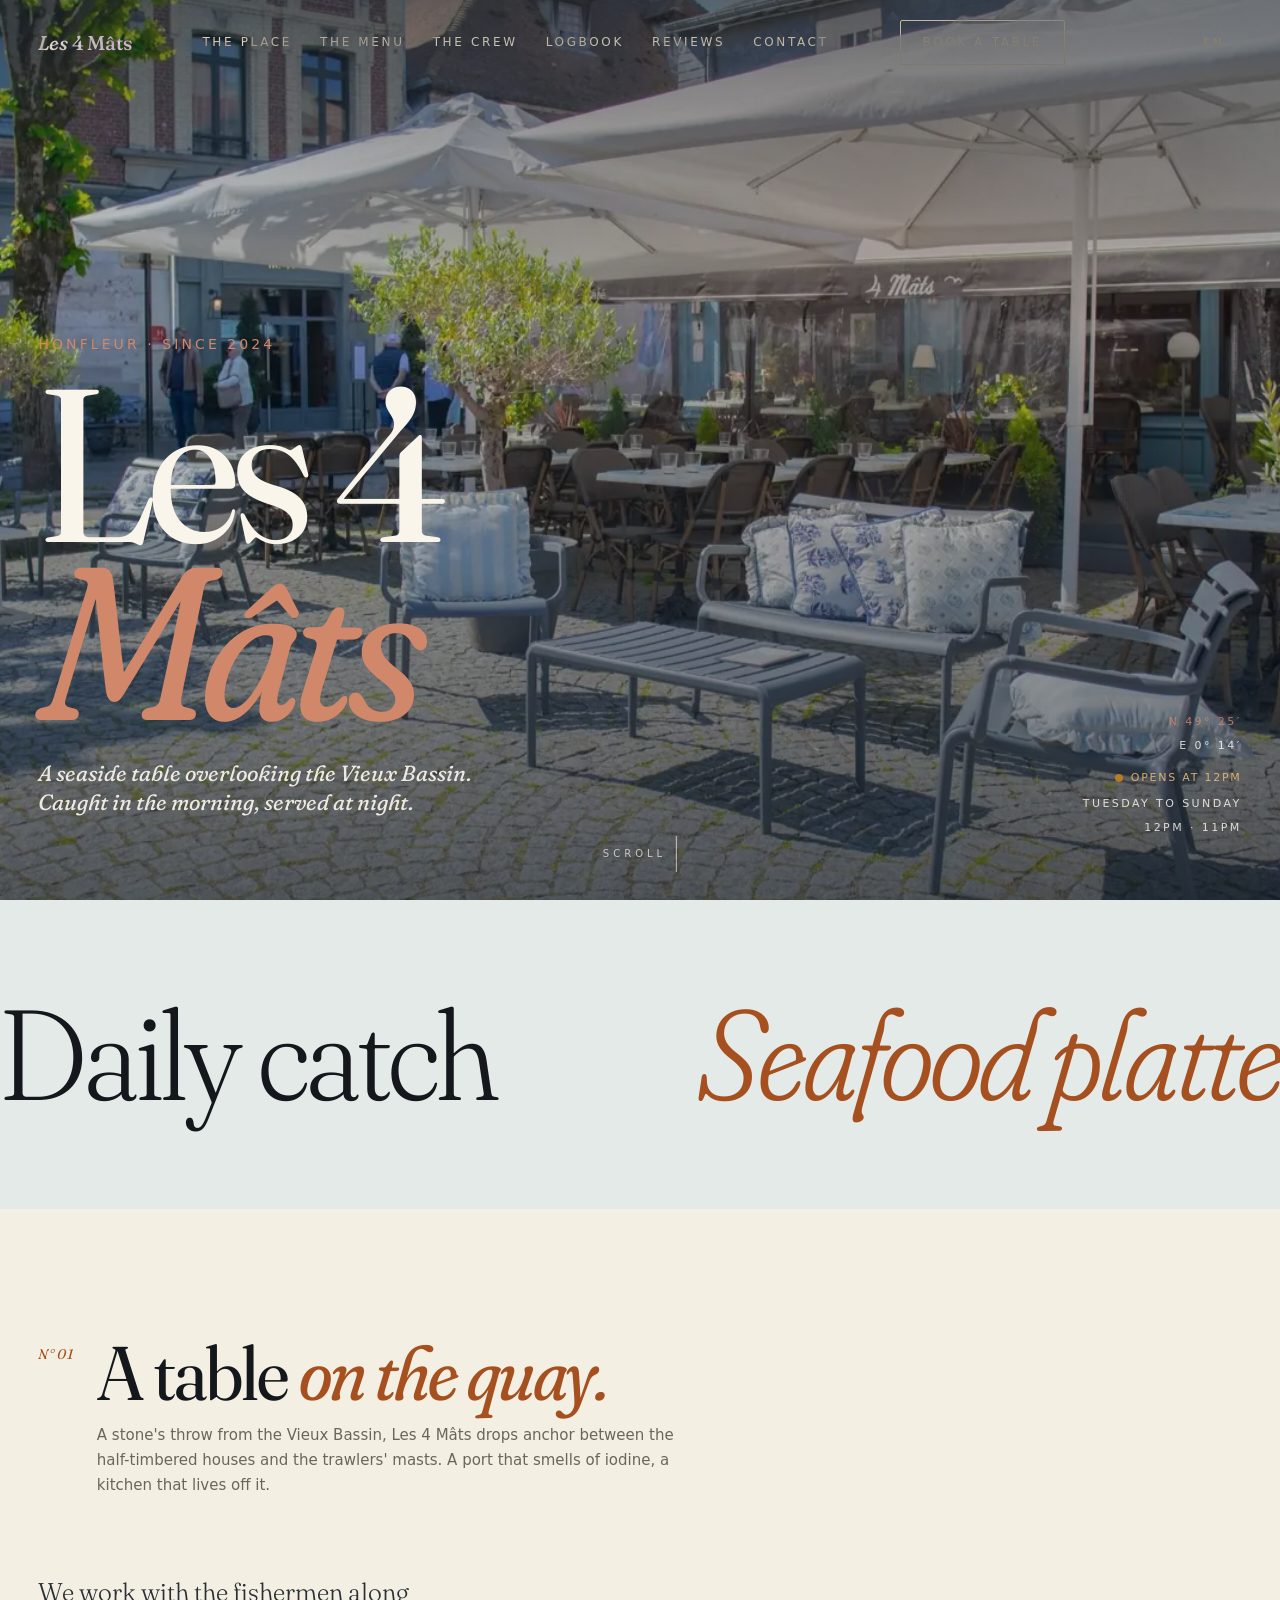
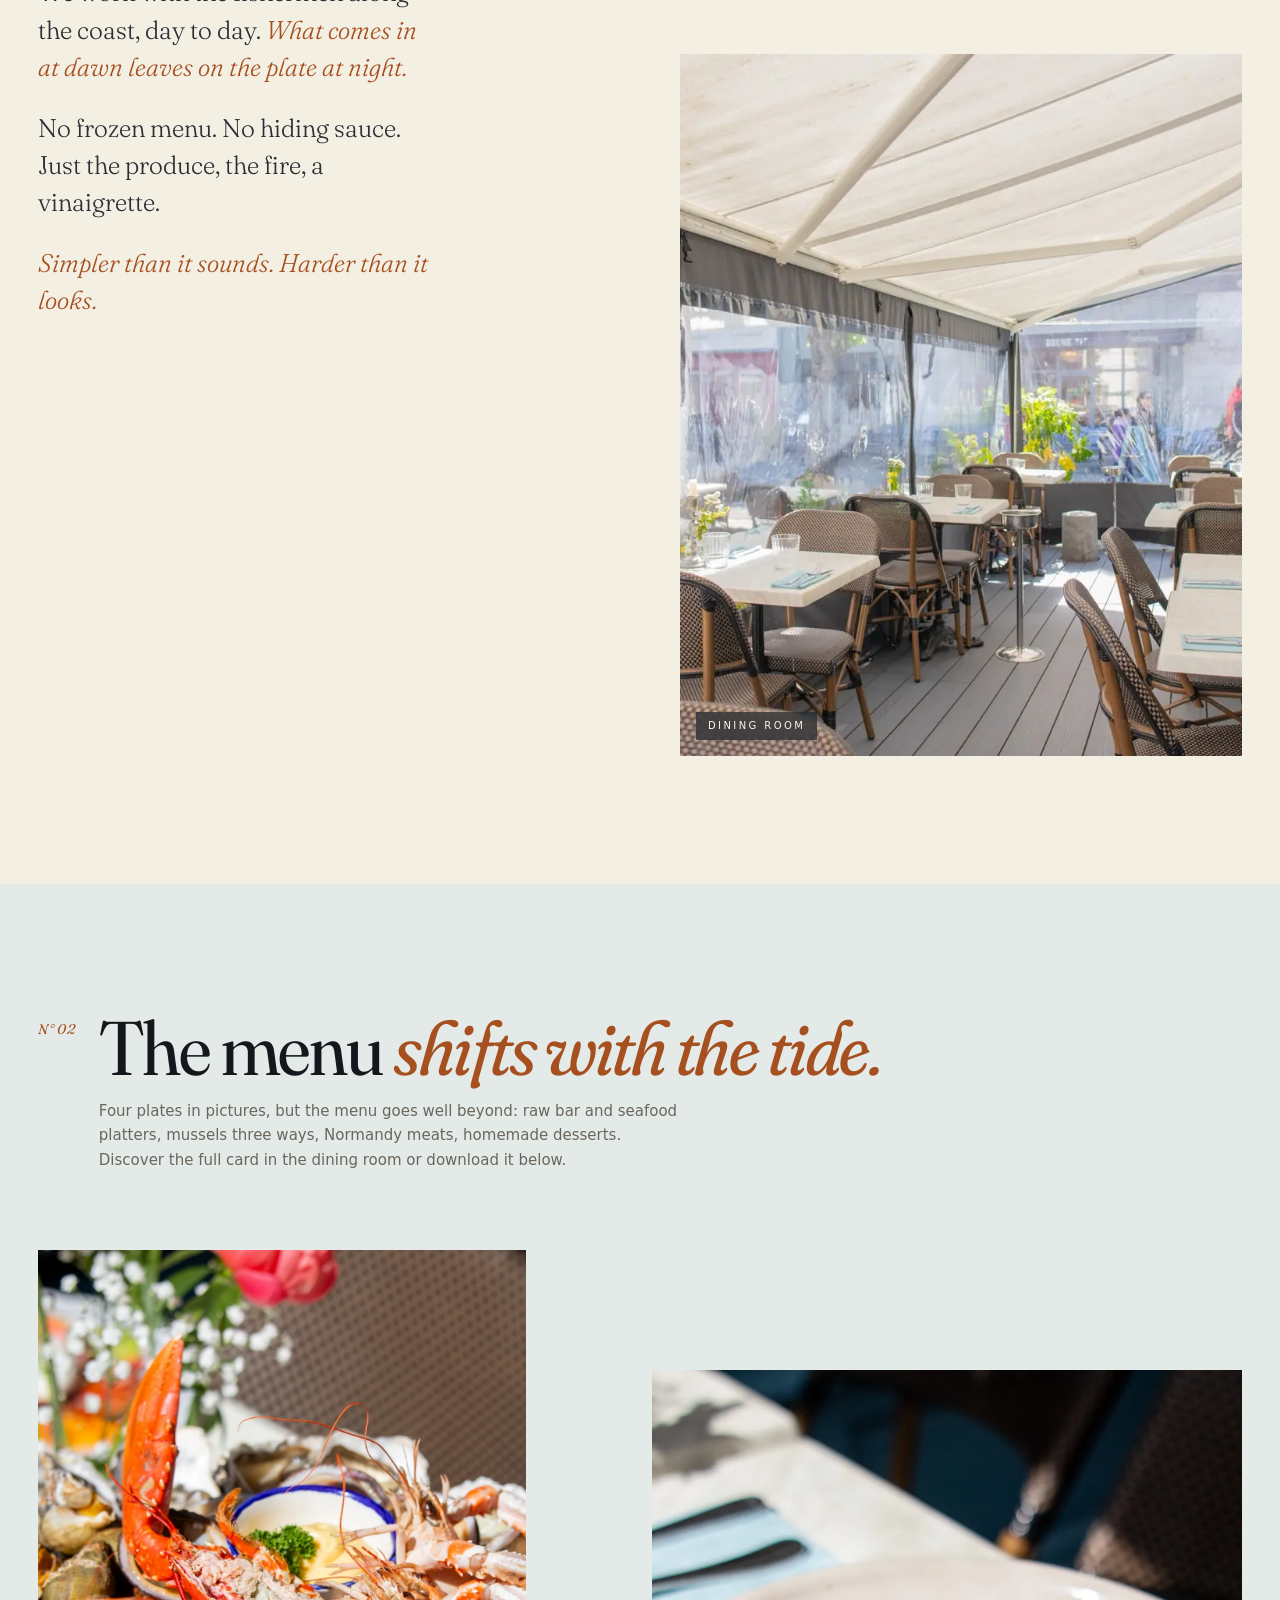
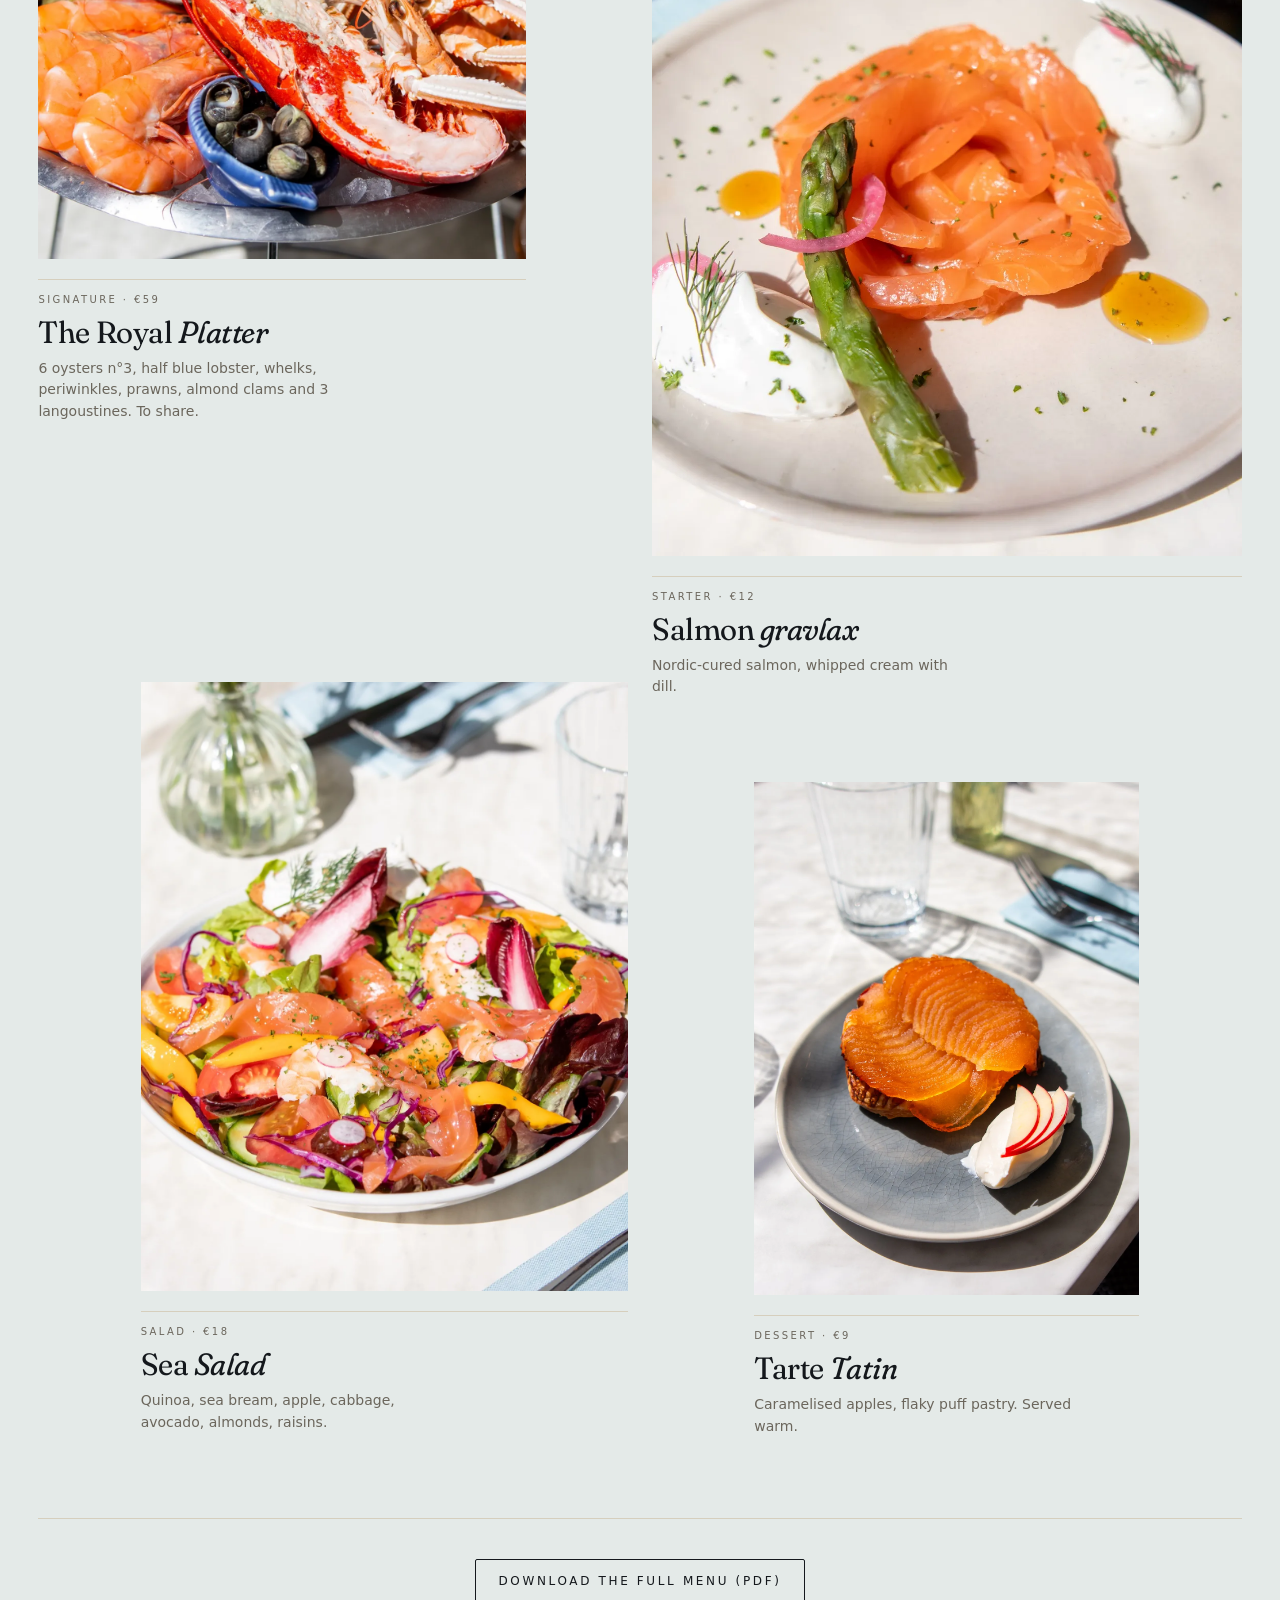
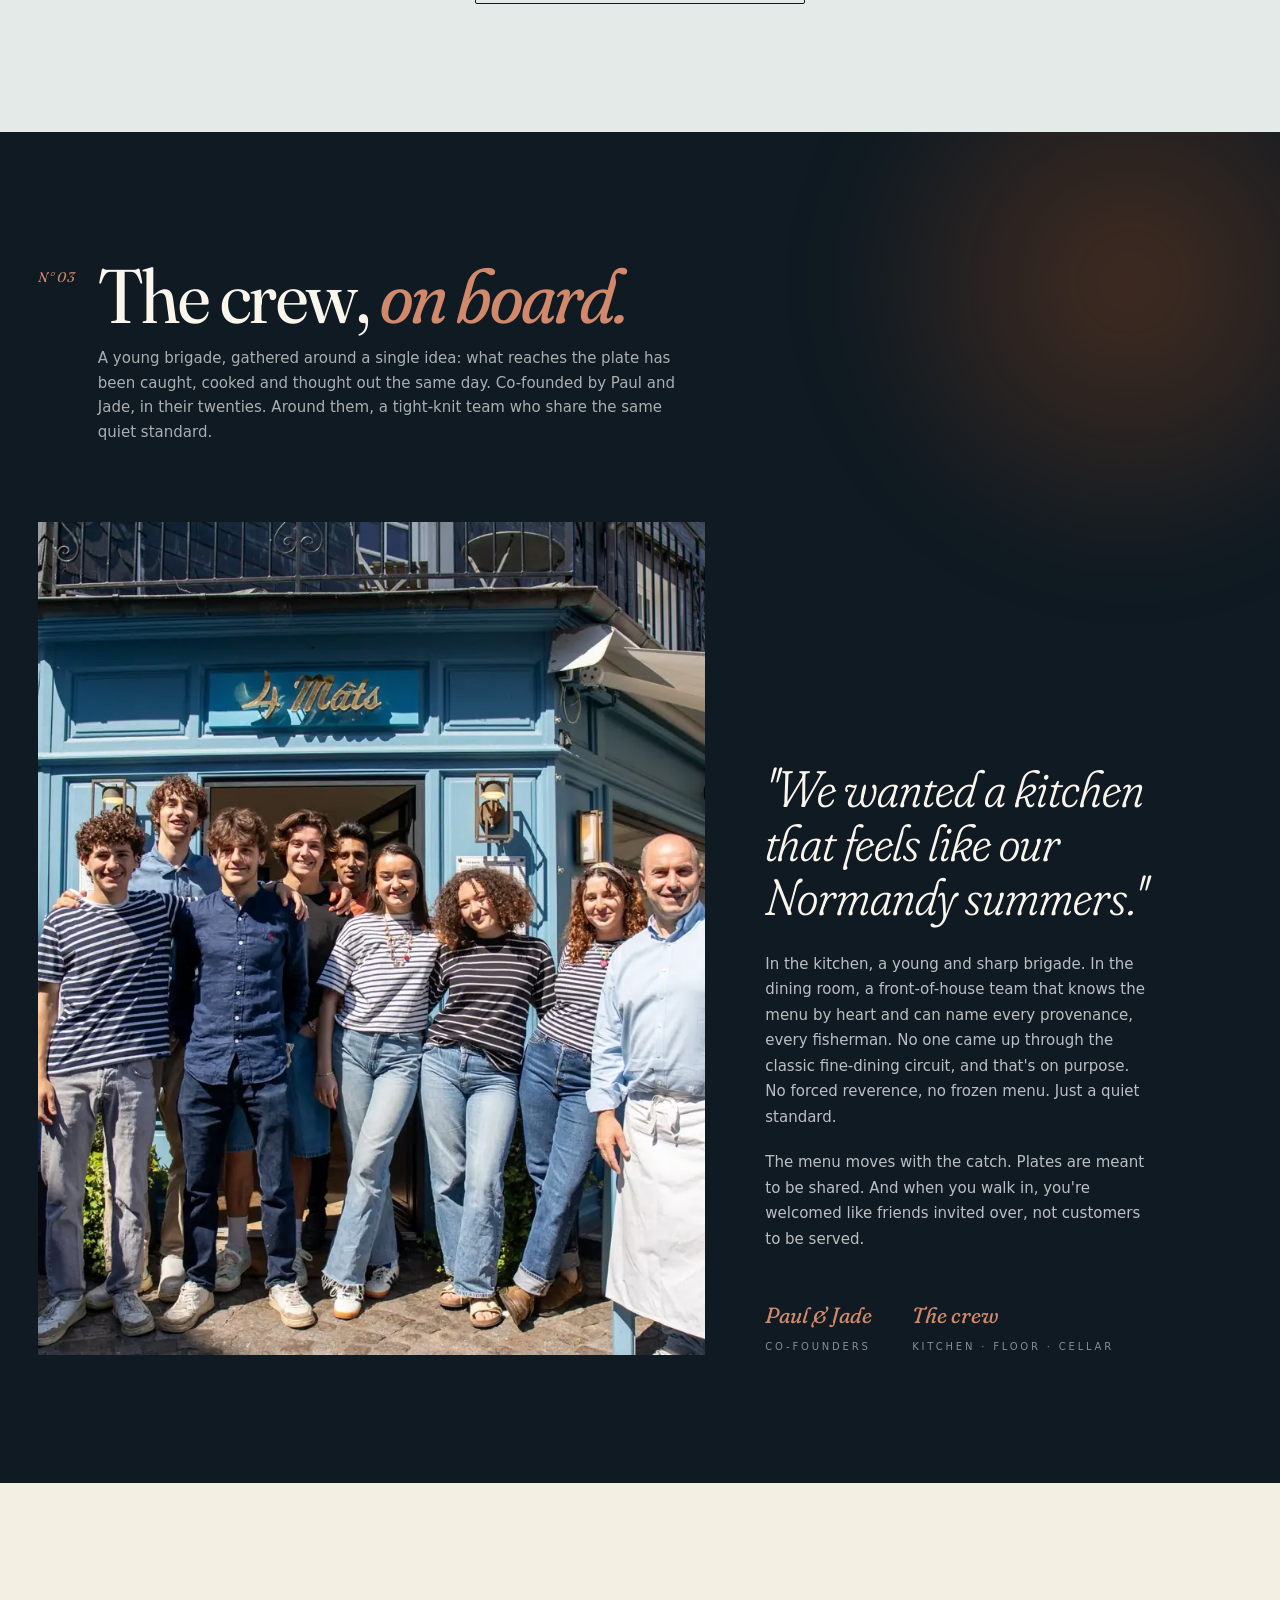
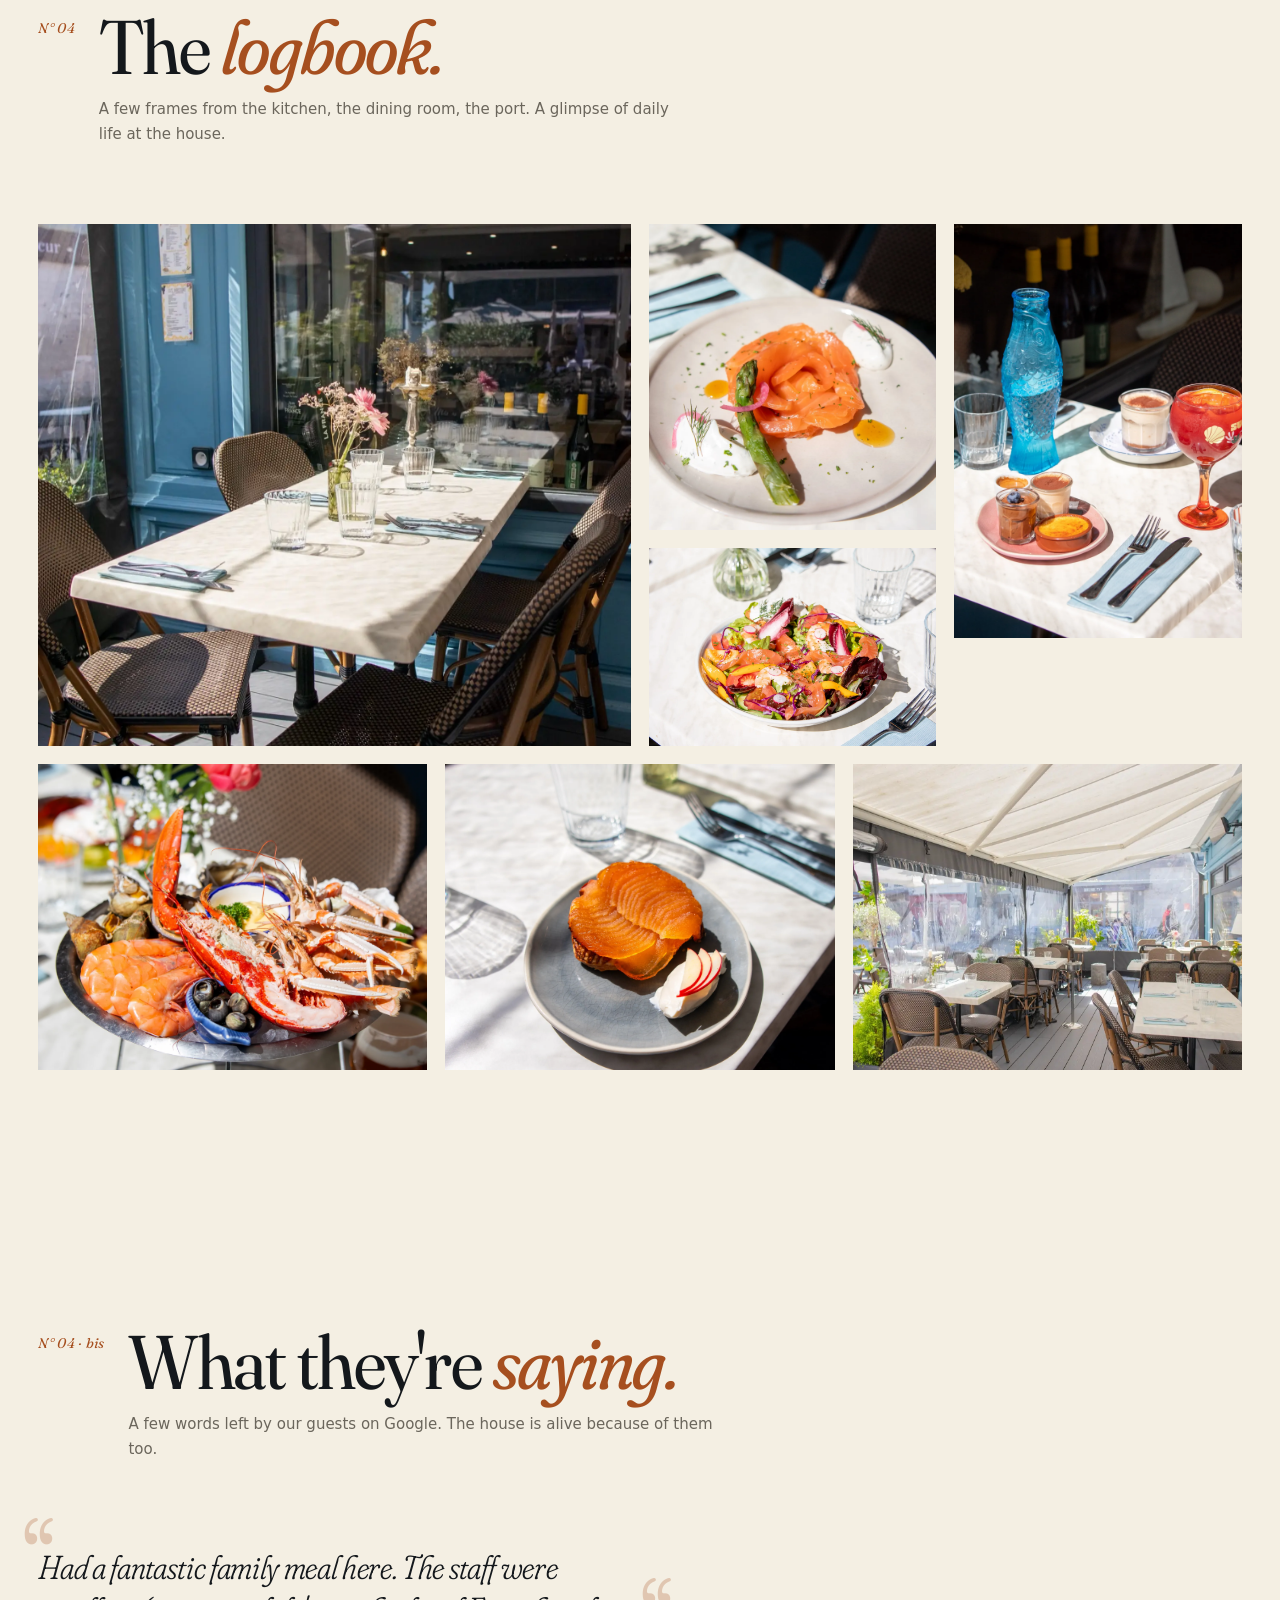
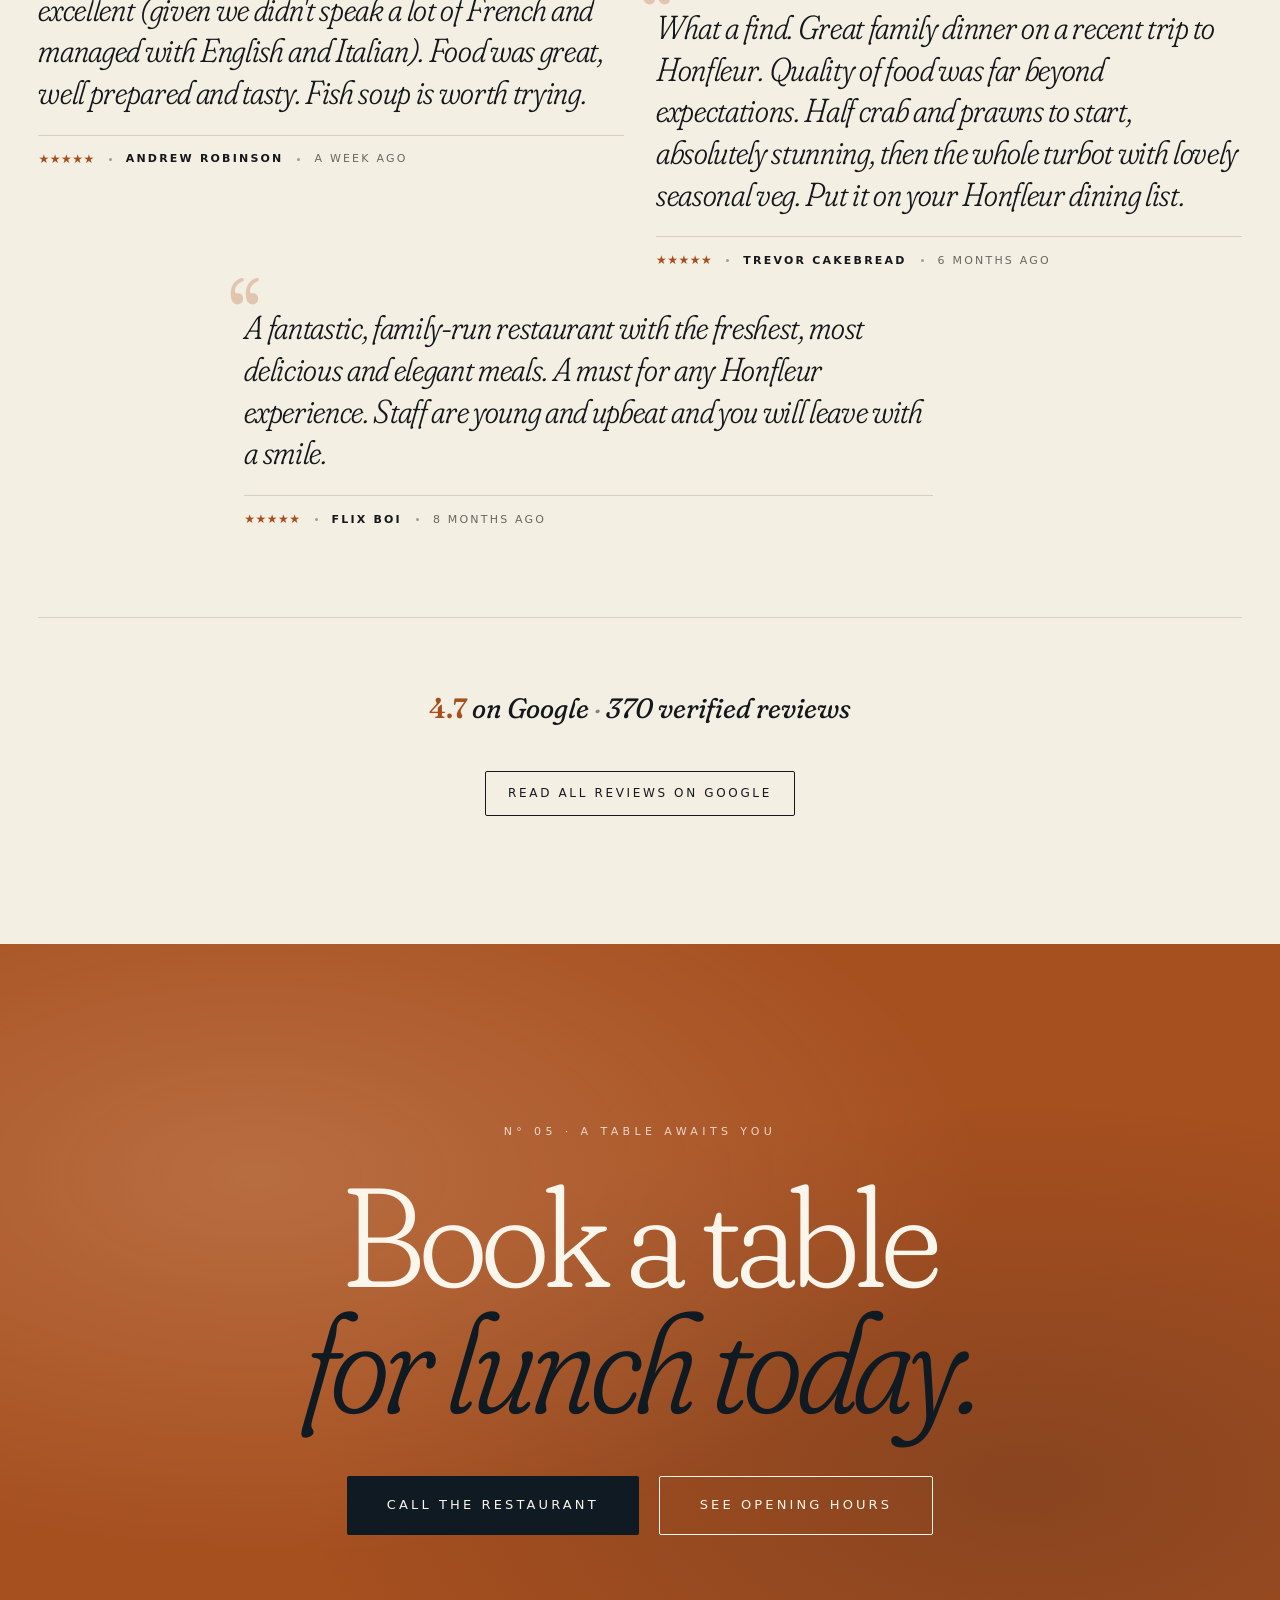
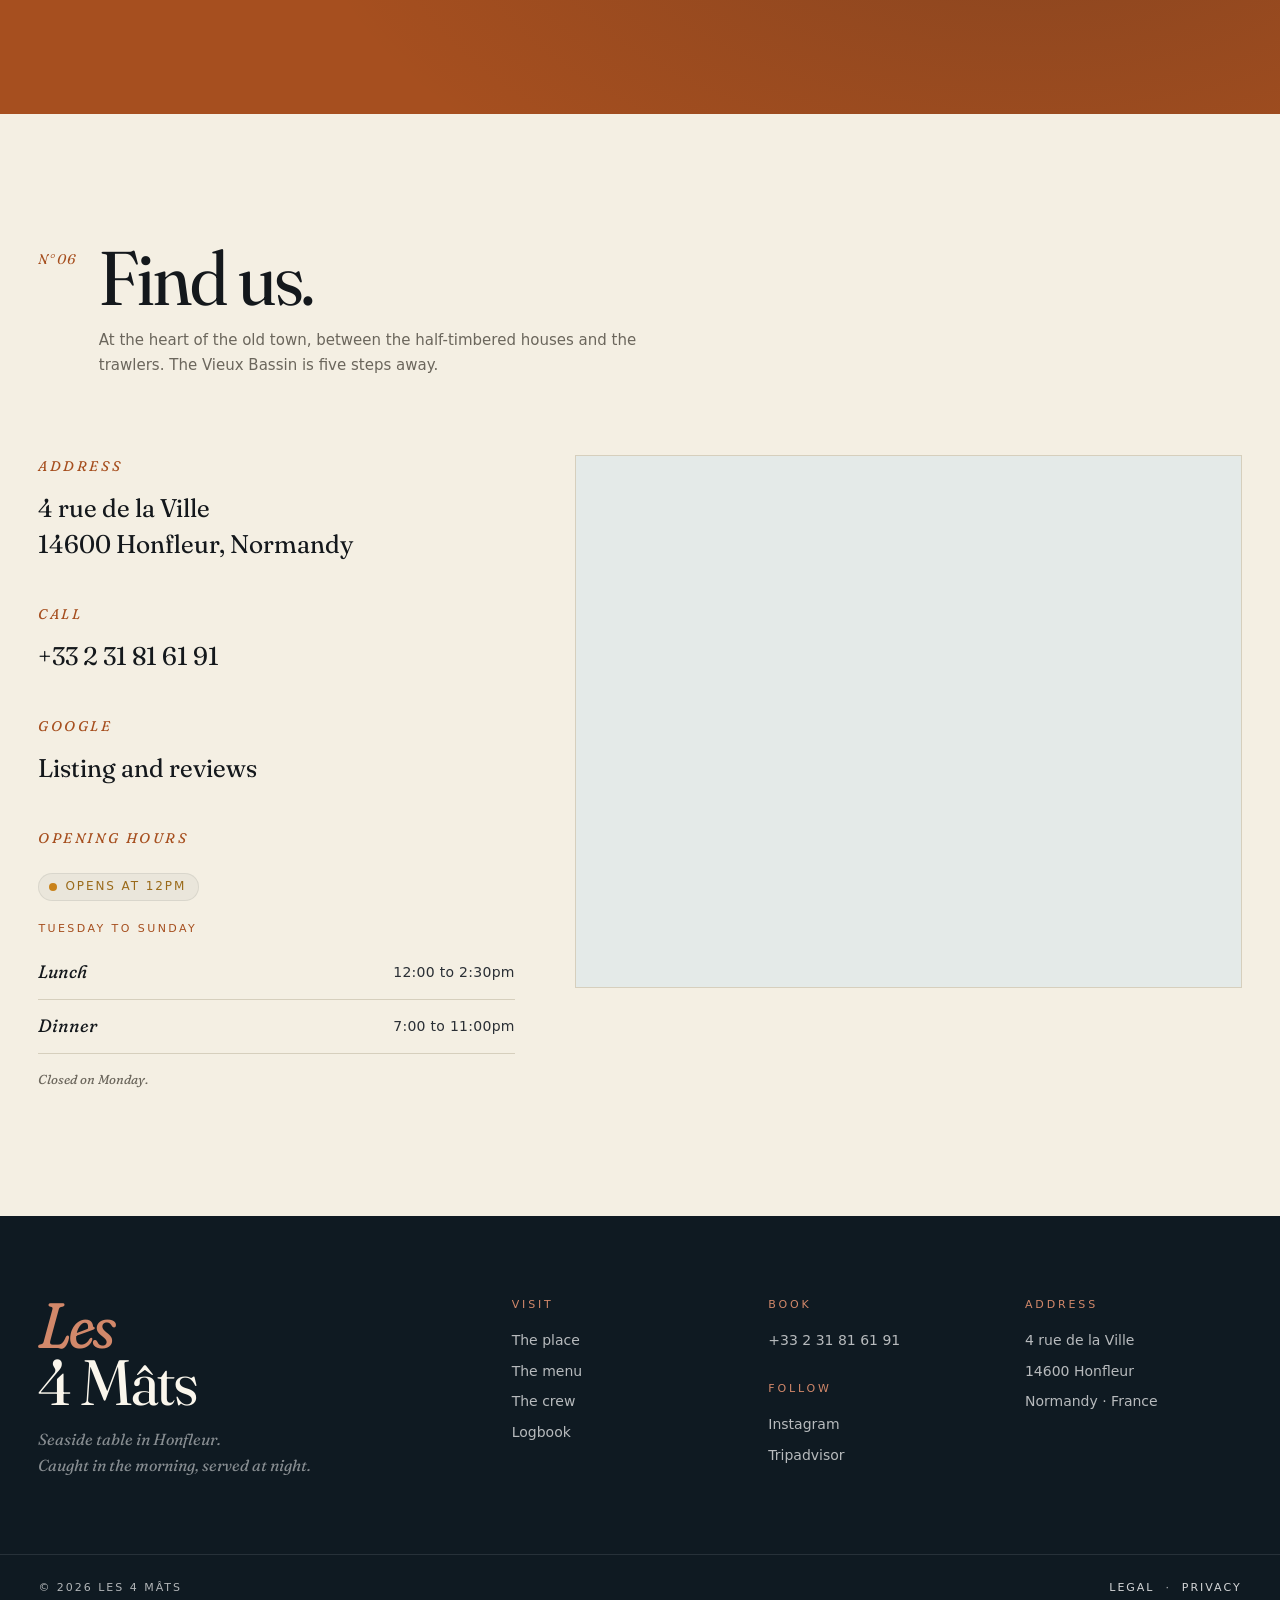
==== en/index.html @ c1eabe81 "Audit + cleanup : retire tous les commentaires HTML/CSS/JS, fix 2 H1 sur EN (H1 de section passe en " ====
<!DOCTYPE html>
<html lang="en">
<head>
<meta charset="UTF-8">
<meta name="viewport" content="width=device-width, initial-scale=1.0">
<title>Les 4 Mâts · Fish Restaurant in Honfleur, Normandy</title>
<meta name="description" content="Les 4 Mâts restaurant in Honfleur. Fresh fish, seafood platters, port cuisine served by a young crew. A table right by the Vieux Bassin.">

<meta property="og:type" content="restaurant">
<meta property="og:title" content="Les 4 Mâts · Fish Restaurant in Honfleur">
<meta property="og:description" content="Fresh fish, seafood platters, port cuisine served by a young crew. Right by the Vieux Bassin in Honfleur, Normandy.">
<meta property="og:image" content="../assets/facade.webp">
<meta property="og:locale" content="en_GB">
<meta property="og:locale:alternate" content="fr_FR">

<link rel="preconnect" href="https://fonts.googleapis.com">
<link rel="preconnect" href="https://fonts.gstatic.com" crossorigin>
<link rel="preconnect" href="https://api.fontshare.com">

<link rel="preload" as="image" href="../assets/facade.webp" type="image/webp" fetchpriority="high">

<link rel="icon" type="image/webp" href="../assets/logo.webp">
<link rel="apple-touch-icon" href="../assets/logo.jpg">

<link rel="preload" href="https://fonts.googleapis.com/css2?family=Fraunces:ital,opsz,wght,SOFT,WONK@0,9..144,300..900,0..100,0..1&display=swap" as="style" onload="this.onload=null;this.rel='stylesheet'">
<link rel="preload" href="https://api.fontshare.com/v2/css?f[]=satoshi@300,400,500,700&display=swap" as="style" onload="this.onload=null;this.rel='stylesheet'">
<noscript><link rel="stylesheet" href="https://fonts.googleapis.com/css2?family=Fraunces:ital,opsz,wght,SOFT,WONK@0,9..144,300..900,0..100,0..1&display=swap"><link rel="stylesheet" href="https://api.fontshare.com/v2/css?f[]=satoshi@300,400,500,700&display=swap"></noscript>
<link rel="stylesheet" href="../assets/css/style.css">
<noscript><style>.reveal{opacity:1 !important;transform:none !important}</style></noscript>

<link rel="canonical" href="https://charle-com.github.io/les4mats-honfleur/en/">
<meta name="theme-color" content="#F4EFE3">
<meta name="twitter:card" content="summary_large_image">
<meta name="twitter:title" content="Les 4 Mâts · Fish Restaurant in Honfleur">
<meta name="twitter:description" content="Fresh fish, seafood platters, port cuisine served by a young crew.">
<meta name="twitter:image" content="https://charle-com.github.io/les4mats-honfleur/assets/facade.webp">
<meta property="og:url" content="https://charle-com.github.io/les4mats-honfleur/en/">

<link rel="alternate" hreflang="fr" href="https://charle-com.github.io/les4mats-honfleur/">
<link rel="alternate" hreflang="en" href="https://charle-com.github.io/les4mats-honfleur/en/">
<link rel="alternate" hreflang="x-default" href="https://charle-com.github.io/les4mats-honfleur/">
<script type="application/ld+json">
{
  "@context": "https://schema.org",
  "@graph": [
    {
      "@type": "Organization",
      "@id": "https://charle-com.github.io/les4mats-honfleur/en/#organization",
      "name": "Les 4 Mâts",
      "alternateName": [
        "4 Mâts",
        "Les Quatre Mâts"
      ],
      "url": "https://charle-com.github.io/les4mats-honfleur/en/",
      "logo": {
        "@type": "ImageObject",
        "@id": "https://charle-com.github.io/les4mats-honfleur/#logo",
        "url": "https://charle-com.github.io/les4mats-honfleur/assets/logo.webp",
        "contentUrl": "https://charle-com.github.io/les4mats-honfleur/assets/logo.webp",
        "caption": "Les 4 Mâts"
      },
      "image": {
        "@id": "https://charle-com.github.io/les4mats-honfleur/#logo"
      },
      "foundingDate": "2024",
      "foundingLocation": {
        "@type": "Place",
        "name": "Honfleur, Normandie, France"
      },
      "founder": [
        {
          "@type": "Person",
          "name": "Paul",
          "jobTitle": "Co-founder"
        },
        {
          "@type": "Person",
          "name": "Jade",
          "jobTitle": "Co-founder"
        }
      ],
      "areaServed": {
        "@type": "City",
        "name": "Honfleur"
      },
      "sameAs": [
        "https://share.google/k8fCfIfjuv42vgwk3",
        "https://www.instagram.com/restaurant_4mats/",
        "https://www.tripadvisor.fr/Restaurant_Review-g187189-d27737789-Reviews-4_Mats-Honfleur_Calvados_Basse_Normandie_Normandy.html"
      ]
    },
    {
      "@type": "WebSite",
      "@id": "https://charle-com.github.io/les4mats-honfleur/en/#website",
      "url": "https://charle-com.github.io/les4mats-honfleur/en/",
      "name": "Les 4 Mâts",
      "inLanguage": "en-GB",
      "publisher": {
        "@id": "https://charle-com.github.io/les4mats-honfleur/en/#organization"
      }
    },
    {
      "@type": "Restaurant",
      "@id": "https://charle-com.github.io/les4mats-honfleur/en/#restaurant",
      "name": "Les 4 Mâts",
      "url": "https://charle-com.github.io/les4mats-honfleur/en/",
      "image": [
        "https://charle-com.github.io/les4mats-honfleur/assets/facade.webp",
        "https://charle-com.github.io/les4mats-honfleur/assets/plateau_de_fruit_de_mer.webp",
        "https://charle-com.github.io/les4mats-honfleur/assets/terrasse_interieure.webp"
      ],
      "logo": "https://charle-com.github.io/les4mats-honfleur/assets/logo.webp",
      "description": "Fish and seafood restaurant in Honfleur, Normandy. A table run by a young crew, daily catch, port cuisine.",
      "address": {
        "@type": "PostalAddress",
        "streetAddress": "4 rue de la Ville",
        "addressLocality": "Honfleur",
        "postalCode": "14600",
        "addressRegion": "Normandie",
        "addressCountry": "FR"
      },
      "geo": {
        "@type": "GeoCoordinates",
        "latitude": 49.4196451,
        "longitude": 0.2346094
      },
      "telephone": "+33231816191",
      "servesCuisine": [
        "Seafood",
        "French",
        "Normande"
      ],
      "priceRange": "€€",
      "acceptsReservations": true,
      "openingHoursSpecification": [
        {
          "@type": "OpeningHoursSpecification",
          "dayOfWeek": [
            "Tuesday",
            "Wednesday",
            "Thursday",
            "Friday",
            "Saturday",
            "Sunday"
          ],
          "opens": "12:00",
          "closes": "14:30"
        },
        {
          "@type": "OpeningHoursSpecification",
          "dayOfWeek": [
            "Tuesday",
            "Wednesday",
            "Thursday",
            "Friday",
            "Saturday",
            "Sunday"
          ],
          "opens": "19:00",
          "closes": "23:00"
        }
      ],
      "sameAs": [
        "https://share.google/k8fCfIfjuv42vgwk3",
        "https://www.instagram.com/restaurant_4mats/",
        "https://www.tripadvisor.fr/Restaurant_Review-g187189-d27737789-Reviews-4_Mats-Honfleur_Calvados_Basse_Normandie_Normandy.html"
      ],
      "hasMenu": {
        "@type": "Menu",
        "name": "Les 4 Mâts menu",
        "url": "https://charle-com.github.io/les4mats-honfleur/assets/Menu_4_mats.pdf",
        "inLanguage": "en",
        "hasMenuSection": [
          {
            "@type": "MenuSection",
            "name": "Raw bar",
            "hasMenuItem": [
              {
                "@type": "MenuItem",
                "name": "The Royal Platter",
                "description": "6 oysters n°3, half blue lobster, whelks, periwinkles, prawns, almond clams and 3 langoustines. To share.",
                "suitableForDiet": "https://schema.org/PescatarianDiet"
              }
            ]
          },
          {
            "@type": "MenuSection",
            "name": "Starters",
            "hasMenuItem": [
              {
                "@type": "MenuItem",
                "name": "Salmon gravlax",
                "description": "Nordic-cured salmon, whipped cream with dill."
              }
            ]
          },
          {
            "@type": "MenuSection",
            "name": "Salads",
            "hasMenuItem": [
              {
                "@type": "MenuItem",
                "name": "Sea Salad",
                "description": "Quinoa, sea bream, apple, cabbage, avocado, almonds, raisins."
              }
            ]
          },
          {
            "@type": "MenuSection",
            "name": "Desserts",
            "hasMenuItem": [
              {
                "@type": "MenuItem",
                "name": "Tarte Tatin",
                "description": "Caramelised apples, flaky puff pastry. Served warm."
              }
            ]
          }
        ]
      },
      "aggregateRating": {
        "@type": "AggregateRating",
        "ratingValue": "4.7",
        "reviewCount": "370",
        "bestRating": "5",
        "worstRating": "1"
      },
      "review": [
        {
          "@type": "Review",
          "author": {
            "@type": "Person",
            "name": "Andrew Robinson"
          },
          "datePublished": "2026-04-12",
          "reviewRating": {
            "@type": "Rating",
            "ratingValue": "5",
            "bestRating": "5"
          },
          "reviewBody": "Had a fantastic family meal here. Staff were excellent. Food was great, well prepared and tasty. Fish soup is worth trying."
        },
        {
          "@type": "Review",
          "author": {
            "@type": "Person",
            "name": "Trevor Cakebread"
          },
          "datePublished": "2025-10-19",
          "reviewRating": {
            "@type": "Rating",
            "ratingValue": "5",
            "bestRating": "5"
          },
          "reviewBody": "What a find. Great family dinner on a recent trip to Honfleur. Quality of food was far beyond expectations. Half crab and prawns, then the whole turbot. Put it on your Honfleur dining list."
        },
        {
          "@type": "Review",
          "author": {
            "@type": "Person",
            "name": "Flix Boi"
          },
          "datePublished": "2025-08-19",
          "reviewRating": {
            "@type": "Rating",
            "ratingValue": "5",
            "bestRating": "5"
          },
          "reviewBody": "A fantastic, family-run restaurant with the freshest, most delicious and elegant meals. A must for any Honfleur experience. Staff are young and upbeat."
        }
      ],
      "potentialAction": {
        "@type": "ReserveAction",
        "target": {
          "@type": "EntryPoint",
          "urlTemplate": "tel:+33231816191",
          "inLanguage": "en"
        },
        "result": {
          "@type": "FoodEstablishmentReservation",
          "name": "Reserve by phone"
        }
      },
      "parentOrganization": {
        "@id": "https://charle-com.github.io/les4mats-honfleur/en/#organization"
      },
      "isPartOf": {
        "@id": "https://charle-com.github.io/les4mats-honfleur/en/#website"
      }
    }
  ]
}
</script>
</head>
<body>

<header class="site-header" id="siteHeader">
  <a href="./" class="brand"><em>Les</em> 4 Mâts</a>
  <nav class="nav">
    <a href="#place">The place</a>
    <a href="#menu">The menu</a>
    <a href="#crew">The crew</a>
    <a href="#logbook">Logbook</a>
    <a href="#reviews">Reviews</a>
    <a href="#contact">Contact</a>
  </nav>
  <a href="#book" class="cta">Book a table</a>
  <div class="lang-switch"><a href="/les4mats-honfleur/">FR</a><a href="/les4mats-honfleur/en/" class="is-active" aria-current="page">EN</a></div>
  <button class="burger" aria-label="Menu" aria-expanded="false"><span></span><span></span><span></span></button>
</header>

<nav class="nav-overlay" id="navOverlay" aria-hidden="true">
  <button class="nav-overlay__close" type="button" aria-label="Close menu"><span></span><span></span></button>
  <div class="nav-overlay__links">
    <a href="#place">The <em>place</em></a>
    <a href="#menu">The <em>menu</em></a>
    <a href="#crew">The <em>crew</em></a>
    <a href="#logbook">The <em>logbook</em></a>
    <a href="#reviews">The <em>reviews</em></a>
    <a href="#contact"><em>Contact</em></a>
    <a href="#book"><em>Book</em></a>
  </div>
  <div class="nav-overlay__foot">
    <span>4 rue de la Ville · 14600 Honfleur</span>
    <a href="tel:+33231816191">+33 2 31 81 61 91</a>
    <div class="nav-overlay__lang">
      <a href="/les4mats-honfleur/">Français</a>
      <a href="/les4mats-honfleur/en/" class="is-active" aria-current="page">English</a>
    </div>
    </div>
</nav>


<section class="hero">
  <div class="hero__media">
    <picture>
      <source srcset="../assets/facade.webp" type="image/webp">
      <img src="../assets/facade.jpeg" alt="Les 4 Mâts restaurant facade in Honfleur" fetchpriority="high">
    </picture>
  </div>
  <div class="hero__scrim"></div>

  <div class="hero__content">
    <div>
      <p class="hero__sub">Honfleur · since 2024</p>
      <h1 class="hero__title">Les 4<br><span class="and">Mâts</span></h1>
      <p class="hero__tagline" style="margin-top: 28px;">
        A seaside table overlooking the Vieux Bassin.<br>
        Caught in the morning, served at night.
      </p>
    </div>

    <aside class="hero__meta">
      <div><strong>N 49° 25′</strong></div>
      <div>E 0° 14′</div>
      <div class="live-status" data-live-status style="margin-top: 14px;">
        <span class="live-status__dot" aria-hidden="true"></span>
        <strong class="live-status__text" data-live-status-text>Loading</strong>
      </div>
      <div>Tuesday to Sunday</div>
      <div>12pm · 11pm</div>
    </aside>
  </div>

  <div class="hero__scroll">Scroll</div>
</section>

<div class="intro">
  <div class="intro__track" aria-hidden="true">
    <span>Daily catch</span>
    <span class="dot"></span>
    <span><em>Seafood platters</em></span>
    <span class="dot"></span>
    <span>Port of Honfleur</span>
    <span class="dot"></span>
    <span><em>The crew</em></span>
    <span class="dot"></span>
    <span>Daily catch</span>
    <span class="dot"></span>
    <span><em>Seafood platters</em></span>
    <span class="dot"></span>
    <span>Port of Honfleur</span>
    <span class="dot"></span>
    <span><em>The crew</em></span>
    <span class="dot"></span>
  </div>
</div>

<section class="concept" id="place">
  <div class="wrap">
    <div class="section-head reveal">
      <span class="num">N° 01</span>
      <div class="titles">
        <h2>A table <em>on the quay.</em></h2>
        <p>A stone's throw from the Vieux Bassin, Les 4 Mâts drops anchor between the half-timbered houses and the trawlers' masts. A port that smells of iodine, a kitchen that lives off it.</p>
      </div>
    </div>

    <div class="concept__grid">
      <div class="concept__text reveal">
        <p>We work with the fishermen along the coast, day to day. <em>What comes in at dawn leaves on the plate at night.</em></p>
        <p>No frozen menu. No hiding sauce. Just the produce, the fire, a vinaigrette.</p>
        <p><em>Simpler than it sounds. Harder than it looks.</em></p>
      </div>
      <div></div>
      <div class="concept__image reveal" style="--delay: .15s;">
        <picture>
          <source srcset="../assets/terrasse_interieure.webp" type="image/webp">
          <img src="../assets/terrasse_interieure.jpeg" alt="Indoor dining room" loading="lazy">
        </picture>
        <span class="caption">Dining room</span>
      </div>
    </div>
  </div>
</section>

<section class="carte" id="menu">
  <div class="wrap">
    <div class="section-head reveal">
      <span class="num">N° 02</span>
      <div class="titles">
        <h2>The menu <em>shifts with the tide.</em></h2>
        <p>Four plates in pictures, but the menu goes well beyond: raw bar and seafood platters, mussels three ways, Normandy meats, homemade desserts. Discover the full card in the dining room or download it below.</p>
      </div>
    </div>

    <div class="carte__grid">
      <article class="plat plat--a reveal">
        <div class="plat__media">
          <picture>
            <source srcset="../assets/plateau_de_fruit_de_mer.webp" type="image/webp">
            <img src="../assets/plateau_de_fruit_de_mer.jpeg" alt="The Royal Platter, seafood at Les 4 Mâts" loading="lazy">
          </picture>
        </div>
        <div class="plat__meta"><span class="label">Signature · €59</span></div>
        <h3 class="plat__name">The Royal <em>Platter</em></h3>
        <p class="plat__desc">6 oysters n°3, half blue lobster, whelks, periwinkles, prawns, almond clams and 3 langoustines. To share.</p>
      </article>

      <article class="plat plat--b reveal" style="--delay: .1s;">
        <div class="plat__media">
          <picture>
            <source srcset="../assets/saumon.webp" type="image/webp">
            <img src="../assets/saumon.jpeg" alt="Salmon gravlax with dill cream" loading="lazy">
          </picture>
        </div>
        <div class="plat__meta"><span class="label">Starter · €12</span></div>
        <h3 class="plat__name">Salmon <em>gravlax</em></h3>
        <p class="plat__desc">Nordic-cured salmon, whipped cream with dill.</p>
      </article>

      <article class="plat plat--c reveal" style="--delay: .15s;">
        <div class="plat__media">
          <picture>
            <source srcset="../assets/salade_de_la_mer.webp" type="image/webp">
            <img src="../assets/salade_de_la_mer.jpeg" alt="Sea Salad with sea bream and citrus" loading="lazy">
          </picture>
        </div>
        <div class="plat__meta"><span class="label">Salad · €18</span></div>
        <h3 class="plat__name">Sea <em>Salad</em></h3>
        <p class="plat__desc">Quinoa, sea bream, apple, cabbage, avocado, almonds, raisins.</p>
      </article>

      <article class="plat plat--d reveal" style="--delay: .2s;">
        <div class="plat__media">
          <picture>
            <source srcset="../assets/tarte_tatin.webp" type="image/webp">
            <img src="../assets/tarte_tatin.jpeg" alt="Tarte Tatin caramelised apples" loading="lazy">
          </picture>
        </div>
        <div class="plat__meta"><span class="label">Dessert · €9</span></div>
        <h3 class="plat__name">Tarte <em>Tatin</em></h3>
        <p class="plat__desc">Caramelised apples, flaky puff pastry. Served warm.</p>
      </article>
    </div>

    <div class="carte__footer">
      <a href="../assets/Menu_4_mats.pdf" class="cta" style="color: var(--ink);" target="_blank" rel="noopener">
        Download the full menu (PDF)
      </a>
    </div>
  </div>
</section>

<section class="equipage" id="crew">
  <div class="equipage__glow" aria-hidden="true"></div>
  <div class="wrap">
    <div class="section-head reveal">
      <span class="num">N° 03</span>
      <div class="titles">
        <h2>The crew, <em>on board.</em></h2>
        <p>A young brigade, gathered around a single idea: what reaches the plate has been caught, cooked and thought out the same day. Co-founded by Paul and Jade, in their twenties. Around them, a tight-knit team who share the same quiet standard.</p>
      </div>
    </div>

    <div class="equipage__grid">
      <div class="equipage__image reveal">
        <picture>
          <source srcset="../assets/l_equipe.webp" type="image/webp">
          <img src="../assets/l_equipe.jpeg" alt="The Les 4 Mâts crew" loading="lazy">
        </picture>
      </div>
      <div class="equipage__text reveal" style="--delay: .15s;">
        <h3>"We wanted a kitchen<br>that feels like our<br>Normandy summers."</h3>
        <p>In the kitchen, a young and sharp brigade. In the dining room, a front-of-house team that knows the menu by heart and can name every provenance, every fisherman. No one came up through the classic fine-dining circuit, and that's on purpose. No forced reverence, no frozen menu. Just a quiet standard.</p>
        <p>The menu moves with the catch. Plates are meant to be shared. And when you walk in, you're welcomed like friends invited over, not customers to be served.</p>
        <div class="equipage__sig">
          <span>Paul &amp; Jade<em>Co-founders</em></span>
          <span>The crew<em>Kitchen · floor · cellar</em></span>
        </div>
      </div>
    </div>
  </div>
</section>

<section class="carnet" id="logbook">
  <div class="wrap">
    <div class="section-head reveal">
      <span class="num">N° 04</span>
      <div class="titles">
        <h2>The <em>logbook.</em></h2>
        <p>A few frames from the kitchen, the dining room, the port. A glimpse of daily life at the house.</p>
      </div>
    </div>

    <div class="carnet__grid">
      <div class="tile tile--1 reveal">
        <picture><source srcset="../assets/table_terrasse.webp" type="image/webp"><img src="../assets/table_terrasse.jpeg" alt="Terrace table" loading="lazy"></picture>
      </div>
      <div class="tile tile--2 reveal" style="--delay: .1s;">
        <picture><source srcset="../assets/saumon.webp" type="image/webp"><img src="../assets/saumon.jpeg" alt="Roasted salmon" loading="lazy"></picture>
      </div>
      <div class="tile tile--3 reveal" style="--delay: .15s;">
        <picture><source srcset="../assets/desserts.webp" type="image/webp"><img src="../assets/desserts.jpeg" alt="Desserts" loading="lazy"></picture>
      </div>
      <div class="tile tile--4 reveal" style="--delay: .2s;">
        <picture><source srcset="../assets/salade_de_la_mer.webp" type="image/webp"><img src="../assets/salade_de_la_mer.jpeg" alt="Seafood salad" loading="lazy"></picture>
      </div>
      <div class="tile tile--5 reveal" style="--delay: .05s;">
        <picture><source srcset="../assets/plateau_de_fruit_de_mer.webp" type="image/webp"><img src="../assets/plateau_de_fruit_de_mer.jpeg" alt="Seafood platter" loading="lazy"></picture>
      </div>
      <div class="tile tile--6 reveal" style="--delay: .1s;">
        <picture><source srcset="../assets/tarte_tatin.webp" type="image/webp"><img src="../assets/tarte_tatin.jpeg" alt="Tarte tatin" loading="lazy"></picture>
      </div>
      <div class="tile tile--7 reveal" style="--delay: .15s;">
        <picture><source srcset="../assets/terrasse_interieure.webp" type="image/webp"><img src="../assets/terrasse_interieure.jpeg" alt="Dining room" loading="lazy"></picture>
      </div>
    </div>
  </div>
</section>

<section class="avis" id="reviews">
  <div class="wrap">
    <div class="section-head reveal">
      <span class="num">N° 04 · bis</span>
      <div class="titles">
        <h2>What they're <em>saying.</em></h2>
        <p>A few words left by our guests on Google. The house is alive because of them too.</p>
      </div>
    </div>

    <div class="avis__grid">
      <article class="review review--a reveal">
        <p class="review__quote">Had a fantastic family meal here. The staff were excellent (given we didn't speak a lot of French and managed with English and Italian). Food was great, well prepared and tasty. Fish soup is worth trying.</p>
        <div class="review__meta">
          <span class="review__stars" aria-label="Rated 5 out of 5">★★★★★</span>
          <span class="dot"></span>
          <span class="author">Andrew Robinson</span>
          <span class="dot"></span>
          <span>A week ago</span>
        </div>
      </article>

      <article class="review review--b reveal" style="--delay: .1s;">
        <p class="review__quote">What a find. Great family dinner on a recent trip to Honfleur. Quality of food was far beyond expectations. Half crab and prawns to start, absolutely stunning, then the whole turbot with lovely seasonal veg. Put it on your Honfleur dining list.</p>
        <div class="review__meta">
          <span class="review__stars" aria-label="Rated 5 out of 5">★★★★★</span>
          <span class="dot"></span>
          <span class="author">Trevor Cakebread</span>
          <span class="dot"></span>
          <span>6 months ago</span>
        </div>
      </article>

      <article class="review review--c reveal" style="--delay: .15s;">
        <p class="review__quote">A fantastic, family-run restaurant with the freshest, most delicious and elegant meals. A must for any Honfleur experience. Staff are young and upbeat and you will leave with a smile.</p>
        <div class="review__meta">
          <span class="review__stars" aria-label="Rated 5 out of 5">★★★★★</span>
          <span class="dot"></span>
          <span class="author">Flix Boi</span>
          <span class="dot"></span>
          <span>8 months ago</span>
        </div>
      </article>
    </div>

    <div class="avis__footer reveal">
      <p class="avis__rating"><strong>4.7</strong> on Google <span style="opacity:.5">·</span> 370 verified reviews</p>
      <a href="https://share.google/k8fCfIfjuv42vgwk3" class="cta" target="_blank" rel="noopener" style="color: var(--ink);">Read all reviews on Google</a>
    </div>
  </div>
</section>

<section class="reserver" id="book">
  <div class="wrap">
    <span class="reserver__eye">N° 05 · A table awaits you</span>
    <h2 class="reveal">Book a table<br><em data-reservation-moment>tonight.</em></h2>
    <div class="reserver__actions reveal" style="--delay: .15s;">
      <a href="tel:+33231816191" class="btn-primary">Call the restaurant</a>
      <a href="#contact" class="btn-ghost">See opening hours</a>
    </div>
  </div>
</section>

<section class="contact" id="contact">
  <div class="wrap">
    <div class="section-head reveal">
      <span class="num">N° 06</span>
      <div class="titles">
        <h2>Find us.</h2>
        <p>At the heart of the old town, between the half-timbered houses and the trawlers. The Vieux Bassin is five steps away.</p>
      </div>
    </div>

    <div class="contact__grid">
      <div class="contact__col reveal">
        <h3>Address</h3>
        <p>4 rue de la Ville<br>14600 Honfleur, Normandy</p>

        <h3 style="margin-top: 40px;">Call</h3>
        <a href="tel:+33231816191">+33 2 31 81 61 91</a>

        <h3 style="margin-top: 40px;">Google</h3>
        <a href="https://share.google/k8fCfIfjuv42vgwk3" target="_blank" rel="noopener">Listing and reviews</a>

        <h3 style="margin-top: 40px;">Opening hours</h3>
        <div class="live-status live-status--block" data-live-status>
          <span class="live-status__dot" aria-hidden="true"></span>
          <span class="live-status__text" data-live-status-text>Loading</span>
        </div>
        <p class="hours-days">Tuesday to Sunday</p>
        <table class="hours">
          <tr><td>Lunch</td><td>12:00 to 2:30pm</td></tr>
          <tr><td>Dinner</td><td>7:00 to 11:00pm</td></tr>
        </table>
        <p class="hours-closed">Closed on Monday.</p>
      </div>

      <div class="contact__map reveal" style="--delay: .15s;">
        <iframe
          src="https://www.google.com/maps?q=Les+4+M%C3%A2ts,+4+rue+de+la+Ville,+14600+Honfleur&amp;t=&amp;z=17&amp;ie=UTF8&amp;iwloc=&amp;output=embed"
          loading="lazy"
          referrerpolicy="no-referrer-when-downgrade"
          title="Google Map · Les 4 Mâts, Honfleur">
        </iframe>
      </div>
    </div>
  </div>
</section>

<footer class="site-footer">
  <div class="wrap">
    <div>
      <p class="site-footer__brand"><em>Les</em><br>4 Mâts</p>
      <p class="site-footer__tag">Seaside table in Honfleur. <br>Caught in the morning, served at night.</p>
    </div>

    <div>
      <h4>Visit</h4>
      <ul>
        <li><a href="#place">The place</a></li>
        <li><a href="#menu">The menu</a></li>
        <li><a href="#crew">The crew</a></li>
        <li><a href="#logbook">Logbook</a></li>
      </ul>
    </div>

    <div>
      <h4>Book</h4>
      <ul>
        <li><a href="tel:+33231816191">+33 2 31 81 61 91</a></li></ul>
      <h4 style="margin-top: 28px;">Follow</h4>
      <ul>
        <li><a href="https://www.instagram.com/restaurant_4mats/" target="_blank" rel="noopener">Instagram</a></li>
        <li><a href="https://www.tripadvisor.fr/Restaurant_Review-g187189-d27737789-Reviews-4_Mats-Honfleur_Calvados_Basse_Normandie_Normandy.html" target="_blank" rel="noopener">Tripadvisor</a></li>
      </ul>
    </div>

    <div>
      <h4>Address</h4>
      <ul>
        <li>4 rue de la Ville</li>
        <li>14600 Honfleur</li>
        <li>Normandy · France</li>
      </ul>
    </div>
  </div>

  <div class="site-footer__bottom">
    <span>© 2026 Les 4 Mâts</span>
    <span>
      <a href="legal.html">Legal</a>
      &nbsp;·&nbsp;
      <a href="privacy.html">Privacy</a>
    </span>
  </div>
</footer>

<script src="../assets/js/main.js"></script>
</body>
</html>
---- assets/css/style.css ----
:root {
  --bg:       #F4EFE3;   --bg-mist:  #E4EAE8;   --bg-deep:  #0F1A22;   --ink:      #14181C;
  --ink-soft: #2A2F35;
  --muted:    #6B665C;
  --faint:    #9E988A;
  --line:     #D6CFBD;
  --accent:   #A64F1F;   --accent-2: #D2886A;   --marine:   #18384A;
  --cream-hi: #FAF6EC;

  --ff-display: "Fraunces", "Times New Roman", serif;
  --ff-body:    "Satoshi", system-ui, -apple-system, sans-serif;

  --radius: 2px;
  --gutter: clamp(18px, 3vw, 40px);
  --maxw: 1400px;

  --ease: cubic-bezier(0.2, 0.7, 0.1, 1);
}

*, *::before, *::after { box-sizing: border-box; }
html { -webkit-text-size-adjust: 100%; scroll-behavior: smooth; }
body {
  margin: 0;
  font-family: var(--ff-body);
  font-size: 16px;
  line-height: 1.6;
  color: var(--ink-soft);
  background: var(--bg);
  font-weight: 400;
  -webkit-font-smoothing: antialiased;
  -moz-osx-font-smoothing: grayscale;
  overflow-x: hidden;
}
img, video { max-width: 100%; display: block; }
a { color: inherit; text-decoration: none; }
button { font-family: inherit; cursor: pointer; border: none; background: none; }
:focus-visible { outline: 2px solid var(--accent); outline-offset: 3px; }

body::before {
  content: "";
  position: fixed; inset: 0;
  pointer-events: none;
  z-index: 1000;
  opacity: 0.035;
  background-image: url("data:image/svg+xml,%3Csvg xmlns='http://www.w3.org/2000/svg' width='300' height='300'%3E%3Cfilter id='n'%3E%3CfeTurbulence type='fractalNoise' baseFrequency='0.9' numOctaves='3' stitchTiles='stitch'/%3E%3C/filter%3E%3Crect width='100%25' height='100%25' filter='url(%23n)'/%3E%3C/svg%3E");
  mix-blend-mode: multiply;
}

.h-display {
  font-family: var(--ff-display);
  font-weight: 400;
  font-variation-settings: "opsz" 144, "SOFT" 30, "WONK" 1;
  letter-spacing: -0.02em;
  color: var(--ink);
  line-height: 0.92;
}
.h-eyebrow {
  font-family: var(--ff-body);
  font-weight: 500;
  font-size: 10px;
  letter-spacing: 0.32em;
  text-transform: uppercase;
  color: var(--accent);
}
.meta-num {
  font-family: var(--ff-display);
  font-weight: 500;
  font-style: italic;
  font-variation-settings: "opsz" 14, "SOFT" 100;
  color: var(--accent);
}

.wrap {
  max-width: var(--maxw);
  margin: 0 auto;
  padding: 0 var(--gutter);
}
section { position: relative; padding: clamp(80px, 10vw, 160px) 0; }
.section-head {
  display: grid;
  grid-template-columns: auto 1fr;
  gap: 24px;
  align-items: start;
  margin-bottom: clamp(40px, 6vw, 90px);
}
.section-head .num {
  font-family: var(--ff-display);
  font-style: italic;
  font-weight: 400;
  font-size: 14px;
  color: var(--accent);
  padding-top: 6px;
  letter-spacing: 0.02em;
  white-space: nowrap;
}
.section-head .titles h1,
.section-head .titles h2 {
  margin: 0;
  font-family: var(--ff-display);
  font-weight: 400;
  font-variation-settings: "opsz" 120, "SOFT" 40, "WONK" 1;
  font-size: clamp(36px, 6vw, 76px);
  line-height: 0.95;
  letter-spacing: -0.02em;
  color: var(--ink);
}
.section-head .titles h1 em,
.section-head .titles h2 em {
  font-style: italic;
  color: var(--accent);
  font-variation-settings: "opsz" 120, "SOFT" 80, "WONK" 1;
}
.section-head .titles p {
  margin: 14px 0 0;
  max-width: 62ch;
  color: var(--muted);
  font-size: 15px;
  line-height: 1.65;
}

.site-header {
  position: fixed; top: 0; left: 0; right: 0;
  z-index: 100;
  padding: 20px var(--gutter);
  display: flex;
  justify-content: space-between;
  align-items: center;
  mix-blend-mode: difference;
  color: var(--cream-hi);
  transition: padding 0.4s var(--ease);
}
.site-header.scrolled {
  padding: 12px var(--gutter);
}
.brand {
  font-family: var(--ff-display);
  font-size: 20px;
  letter-spacing: -0.01em;
  font-variation-settings: "opsz" 30, "SOFT" 40, "WONK" 1;
  font-weight: 500;
  line-height: 1;
}
.brand em { font-style: italic; font-variation-settings: "opsz" 30, "SOFT" 100, "WONK" 1; }

.nav { display: flex; gap: 28px; align-items: center; }
.nav a {
  font-family: var(--ff-body);
  font-size: 12px;
  letter-spacing: 0.22em;
  text-transform: uppercase;
  font-weight: 500;
  position: relative;
  padding: 4px 0;
}
.nav a::after {
  content: "";
  position: absolute;
  left: 0; right: 100%; bottom: 0;
  height: 1px;
  background: currentColor;
  transition: right 0.4s var(--ease);
}
.nav a:hover::after { right: 0; }

.cta {
  display: inline-flex;
  align-items: center;
  gap: 10px;
  padding: 12px 22px;
  border: 1px solid currentColor;
  border-radius: var(--radius);
  font-family: var(--ff-body);
  font-size: 12px;
  letter-spacing: 0.22em;
  text-transform: uppercase;
  font-weight: 500;
  background: transparent;
  transition: transform 0.3s var(--ease), background 0.3s var(--ease), color 0.3s var(--ease);
}
.cta:hover { transform: translateY(-1px); background: var(--cream-hi); color: var(--ink); }

.lang-switch {
  display: flex;
  align-items: center;
  gap: 1px;
  padding: 0 10px;
  margin-left: 14px;
  position: relative;
}
.lang-switch::before {
  content: "";
  position: absolute;
  left: 0; top: 20%; bottom: 20%;
  width: 1px;
  background: currentColor;
  opacity: 0.25;
}
.lang-switch a {
  font-family: var(--ff-body);
  font-size: 11px;
  letter-spacing: 0.18em;
  text-transform: uppercase;
  font-weight: 500;
  padding: 6px 8px;
  opacity: 0.55;
  transition: opacity 0.25s var(--ease);
}
.lang-switch a:hover { opacity: 0.9; }
.lang-switch a.is-active { opacity: 1; font-weight: 600; }

.hero {
  height: 100vh;
  min-height: 720px;
  position: relative;
  overflow: hidden;
  display: flex;
  align-items: flex-end;
  padding-bottom: 60px;
  color: var(--cream-hi);
}
.hero__media {
  position: absolute;
  inset: 0;
  overflow: hidden;
  z-index: 0;
}
.hero__media img {
  width: 100%; height: 100%;
  object-fit: cover;
  object-position: center 50%;
  transform: scale(1.05);
  animation: kenburns 18s var(--ease) both;
}
@keyframes kenburns {
  0% { transform: scale(1.05) translateY(0); }
  100% { transform: scale(1.12) translateY(-18px); }
}
.hero__scrim {
  position: absolute; inset: 0;
  z-index: 1;
  background:
    linear-gradient(180deg, rgba(15,26,34,0.55) 0%, rgba(15,26,34,0.15) 35%, rgba(15,26,34,0.65) 100%),
    radial-gradient(ellipse at 70% 20%, rgba(166,79,31,0.18), transparent 55%);
}
.hero__content {
  position: relative;
  z-index: 2;
  width: 100%;
  max-width: var(--maxw);
  margin: 0 auto;
  padding: 0 var(--gutter);
  display: grid;
  grid-template-columns: 1fr auto;
  gap: 40px;
  align-items: end;
}
.hero__title {
  font-family: var(--ff-display);
  font-weight: 400;
  font-variation-settings: "opsz" 144, "SOFT" 30, "WONK" 1;
  font-size: clamp(80px, 17vw, 260px);
  line-height: 0.82;
  letter-spacing: -0.035em;
  margin: 0;
  color: var(--cream-hi);
}
.hero__title .and {
  font-style: italic;
  font-variation-settings: "opsz" 144, "SOFT" 100, "WONK" 1;
  color: var(--accent-2);
}
.hero__sub {
  font-family: var(--ff-body);
  font-size: 14px;
  letter-spacing: 0.22em;
  text-transform: uppercase;
  color: var(--accent-2);
  margin: 0 0 18px;
  font-weight: 500;
}
.hero__tagline {
  font-family: var(--ff-display);
  font-style: italic;
  font-size: clamp(16px, 2vw, 22px);
  font-weight: 400;
  font-variation-settings: "opsz" 30, "SOFT" 100, "WONK" 1;
  color: var(--cream-hi);
  max-width: 38ch;
  line-height: 1.35;
  opacity: 0.92;
}
.hero__meta {
  text-align: right;
  font-family: var(--ff-body);
  font-size: 11px;
  letter-spacing: 0.22em;
  text-transform: uppercase;
  color: var(--cream-hi);
  opacity: 0.85;
  line-height: 2.2;
}
.hero__meta strong { font-weight: 500; color: var(--accent-2); }

.hero__scroll {
  position: absolute;
  bottom: 28px;
  left: 50%;
  transform: translateX(-50%);
  z-index: 3;
  font-family: var(--ff-body);
  font-size: 10px;
  letter-spacing: 0.4em;
  text-transform: uppercase;
  color: var(--cream-hi);
  opacity: 0.7;
  display: flex;
  align-items: center;
  gap: 10px;
}
.hero__scroll::after {
  content: "";
  display: block;
  width: 1px; height: 36px;
  background: currentColor;
  animation: scrollPulse 2.2s ease-in-out infinite;
  transform-origin: top;
}
@keyframes scrollPulse {
  0%, 100% { transform: scaleY(0.4); opacity: 0.3; }
  50% { transform: scaleY(1); opacity: 1; }
}

.wave {
  width: 100%;
  height: 24px;
  display: block;
  overflow: hidden;
  opacity: 0.4;
}

.intro {
  background: var(--bg-mist);
  padding: clamp(50px, 7vw, 90px) 0;
  overflow: hidden;
}
.intro__track {
  display: flex;
  gap: 80px;
  align-items: baseline;
  white-space: nowrap;
  font-family: var(--ff-display);
  font-weight: 300;
  font-variation-settings: "opsz" 144, "SOFT" 60, "WONK" 1;
  font-size: clamp(48px, 10vw, 140px);
  letter-spacing: -0.02em;
  color: var(--ink);
  line-height: 1;
  animation: marquee 32s linear infinite;
}
.intro__track em {
  font-style: italic;
  color: var(--accent);
  font-variation-settings: "opsz" 144, "SOFT" 100, "WONK" 1;
}
.intro__track .dot {
  display: inline-block;
  width: 8px; height: 8px;
  border-radius: 50%;
  background: var(--accent);
  vertical-align: middle;
  margin: 0 20px 20px;
}
@keyframes marquee {
  from { transform: translateX(0); }
  to   { transform: translateX(-50%); }
}

.concept {
  background: var(--bg);
}
.concept__grid {
  display: grid;
  grid-template-columns: 5fr 1fr 6fr;
  gap: 40px;
  align-items: start;
}
.concept__text p {
  font-family: var(--ff-display);
  font-weight: 300;
  font-size: clamp(20px, 2vw, 26px);
  line-height: 1.45;
  color: var(--ink-soft);
  margin: 0 0 24px;
  max-width: 26ch;
  font-variation-settings: "opsz" 60, "SOFT" 50;
}
.concept__text p em {
  font-style: italic;
  color: var(--accent);
}
.concept__image {
  position: relative;
  aspect-ratio: 4 / 5;
  overflow: hidden;
  margin-top: 80px;
}
.concept__image img {
  width: 100%; height: 100%;
  object-fit: cover;
  transition: transform 1.2s var(--ease);
}
.concept__image:hover img { transform: scale(1.04); }
.concept__image .caption {
  position: absolute;
  bottom: 16px; left: 16px;
  font-family: var(--ff-body);
  font-size: 10px;
  letter-spacing: 0.24em;
  text-transform: uppercase;
  color: var(--cream-hi);
  background: rgba(15,26,34,0.6);
  padding: 6px 12px;
  backdrop-filter: blur(4px);
}

.carte {
  background: var(--bg-mist);
}
.carte__grid {
  display: grid;
  grid-template-columns: repeat(12, 1fr);
  gap: 24px;
  margin-top: 40px;
}
.plat {
  position: relative;
}
.plat--a { grid-column: 1 / span 5; }
.plat--b { grid-column: 7 / span 6; margin-top: 120px; }
.plat--c { grid-column: 2 / span 5; margin-top: -40px; }
.plat--d { grid-column: 8 / span 4; margin-top: 60px; }

.plat__media {
  aspect-ratio: 4/5;
  overflow: hidden;
  margin-bottom: 20px;
}
.plat--b .plat__media, .plat--d .plat__media { aspect-ratio: 3/4; }
.plat__media img {
  width: 100%; height: 100%;
  object-fit: cover;
  transition: transform 0.8s var(--ease);
}
.plat:hover .plat__media img { transform: scale(1.05); }

.plat__meta {
  display: flex;
  justify-content: space-between;
  align-items: baseline;
  border-top: 1px solid var(--line);
  padding-top: 12px;
  margin-bottom: 8px;
}
.plat__meta .label {
  font-family: var(--ff-body);
  font-size: 10px;
  letter-spacing: 0.24em;
  text-transform: uppercase;
  color: var(--muted);
}
.plat__meta .price {
  font-family: var(--ff-display);
  font-style: italic;
  font-size: 18px;
  color: var(--accent);
  font-variation-settings: "opsz" 30, "SOFT" 100, "WONK" 1;
}
.plat__name {
  font-family: var(--ff-display);
  font-weight: 400;
  font-size: clamp(22px, 2.4vw, 32px);
  line-height: 1.1;
  letter-spacing: -0.015em;
  color: var(--ink);
  margin: 0 0 8px;
  font-variation-settings: "opsz" 60, "SOFT" 40, "WONK" 1;
}
.plat__name em {
  font-style: italic;
  font-variation-settings: "opsz" 60, "SOFT" 100, "WONK" 1;
}
.plat__desc {
  font-family: var(--ff-body);
  font-size: 14px;
  color: var(--muted);
  max-width: 36ch;
  line-height: 1.55;
  margin: 0;
}

.carte__footer {
  margin-top: 80px;
  display: flex;
  justify-content: center;
  border-top: 1px solid var(--line);
  padding-top: 40px;
}

.equipage {
  background: var(--bg-deep);
  color: var(--cream-hi);
  position: relative;
  overflow: hidden;
}
.equipage .section-head .titles h2 { color: var(--cream-hi); }
.equipage .section-head .titles h2 em { color: var(--accent-2); }
.equipage .section-head .titles p { color: rgba(255,255,255,0.65); }
.equipage .section-head .num { color: var(--accent-2); }

.equipage__glow {
  position: absolute;
  top: -200px; right: -200px;
  width: 700px; height: 700px;
  border-radius: 50%;
  background: radial-gradient(circle, rgba(166,79,31,0.35), transparent 60%);
  filter: blur(40px);
  pointer-events: none;
}

.equipage__grid {
  display: grid;
  grid-template-columns: 7fr 5fr;
  gap: 60px;
  align-items: end;
  position: relative;
  z-index: 1;
}
.equipage__image {
  aspect-ratio: 4 / 5;
  overflow: hidden;
}
.equipage__image img {
  width: 100%; height: 100%;
  object-fit: cover;
  filter: contrast(1.02) saturate(0.95);
}
.equipage__text h3 {
  font-family: var(--ff-display);
  font-style: italic;
  font-weight: 300;
  font-size: clamp(28px, 4vw, 52px);
  line-height: 1.05;
  color: var(--cream-hi);
  margin: 0 0 28px;
  font-variation-settings: "opsz" 120, "SOFT" 100, "WONK" 1;
}
.equipage__text p {
  font-family: var(--ff-body);
  font-size: 15px;
  line-height: 1.7;
  color: rgba(255,255,255,0.72);
  max-width: 40ch;
  margin: 0 0 20px;
}
.equipage__sig {
  margin-top: 40px;
  display: flex;
  gap: 40px;
  font-family: var(--ff-display);
  font-style: italic;
  font-size: 22px;
  color: var(--accent-2);
  font-variation-settings: "opsz" 60, "SOFT" 100, "WONK" 1;
}
.equipage__sig span { position: relative; padding-top: 6px; }
.equipage__sig span::before {
  content: "·";
  position: absolute;
  display: none;
}
.equipage__sig em {
  display: block;
  font-style: normal;
  font-family: var(--ff-body);
  font-size: 10px;
  letter-spacing: 0.28em;
  text-transform: uppercase;
  color: rgba(255,255,255,0.5);
  margin-top: 6px;
}

.carnet {
  background: var(--bg);
  overflow: hidden;
}
.carnet__grid {
  display: grid;
  grid-template-columns: repeat(12, 1fr);
  grid-auto-rows: 90px;
  gap: 18px;
}
.tile { position: relative; overflow: hidden; }
.tile img {
  width: 100%; height: 100%;
  object-fit: cover;
  transition: transform 0.9s var(--ease);
}
.tile:hover img { transform: scale(1.06); }
.tile--1 { grid-column: 1 / span 6; grid-row: span 5; }
.tile--2 { grid-column: 7 / span 3; grid-row: span 3; }
.tile--3 { grid-column: 10 / span 3; grid-row: span 4; }
.tile--4 { grid-column: 7 / span 3; grid-row: span 2; }
.tile--5 { grid-column: 1 / span 4; grid-row: span 3; }
.tile--6 { grid-column: 5 / span 4; grid-row: span 3; }
.tile--7 { grid-column: 9 / span 4; grid-row: span 3; }

.avis {
  background: var(--bg);
  position: relative;
  overflow: hidden;
}
.avis__grid {
  display: grid;
  grid-template-columns: repeat(12, 1fr);
  gap: 40px 32px;
  margin-top: 32px;
}
.review {
  position: relative;
  padding: 8px 0;
}
.review--a { grid-column: 1 / span 6; }
.review--b { grid-column: 7 / span 6; margin-top: 60px; }
.review--c { grid-column: 3 / span 7; margin-top: -20px; }
.review__quote {
  font-family: var(--ff-display);
  font-weight: 300;
  font-style: italic;
  font-variation-settings: "opsz" 120, "SOFT" 100, "WONK" 1;
  font-size: clamp(22px, 2.6vw, 34px);
  line-height: 1.25;
  letter-spacing: -0.01em;
  color: var(--ink);
  margin: 0 0 22px;
  position: relative;
  padding-left: 0;
}
.review__quote::before {
  content: "“";
  position: absolute;
  top: -40px; left: -16px;
  font-family: var(--ff-display);
  font-size: 120px;
  line-height: 1;
  color: var(--accent);
  opacity: 0.25;
  font-style: normal;
  pointer-events: none;
}
.review__meta {
  display: flex;
  align-items: center;
  gap: 14px;
  font-family: var(--ff-body);
  font-size: 11px;
  letter-spacing: 0.2em;
  text-transform: uppercase;
  color: var(--muted);
  border-top: 1px solid var(--line);
  padding-top: 14px;
  font-weight: 500;
}
.review__meta .author {
  color: var(--ink);
  font-weight: 600;
}
.review__meta .dot {
  width: 3px; height: 3px; border-radius: 50%;
  background: var(--muted); opacity: 0.6;
  display: inline-block;
}
.review__stars {
  display: inline-flex;
  gap: 2px;
  color: var(--accent);
  font-size: 12px;
  letter-spacing: 0.5px;
  font-family: var(--ff-body);
}

.avis__footer {
  margin-top: 80px;
  display: flex;
  flex-direction: column;
  align-items: center;
  gap: 12px;
  border-top: 1px solid var(--line);
  padding-top: 40px;
}
.avis__rating {
  font-family: var(--ff-display);
  font-style: italic;
  font-variation-settings: "opsz" 60, "SOFT" 100, "WONK" 1;
  font-size: clamp(22px, 2.4vw, 28px);
  color: var(--ink);
}
.avis__rating strong {
  color: var(--accent);
  font-style: normal;
  font-weight: 600;
  font-variation-settings: "opsz" 60, "SOFT" 40;
}

.reserver {
  background: var(--accent);
  color: var(--cream-hi);
  text-align: center;
  padding: clamp(100px, 14vw, 180px) 0;
  position: relative;
  overflow: hidden;
}
.reserver::before {
  content: "";
  position: absolute;
  inset: 0;
  background:
    radial-gradient(ellipse at 20% 30%, rgba(255,230,200,0.2), transparent 50%),
    radial-gradient(ellipse at 80% 70%, rgba(15,26,34,0.2), transparent 50%);
  pointer-events: none;
}
.reserver__eye {
  display: block;
  font-family: var(--ff-body);
  font-size: 11px;
  letter-spacing: 0.4em;
  text-transform: uppercase;
  color: rgba(255,255,255,0.75);
  margin-bottom: 32px;
  position: relative;
  z-index: 1;
}
.reserver h2 {
  font-family: var(--ff-display);
  font-weight: 300;
  font-variation-settings: "opsz" 144, "SOFT" 100, "WONK" 1;
  font-size: clamp(54px, 11vw, 160px);
  line-height: 0.9;
  margin: 0 0 50px;
  letter-spacing: -0.03em;
  color: var(--cream-hi);
  position: relative;
  z-index: 1;
}
.reserver h2 em {
  font-style: italic;
  color: var(--bg-deep);
  font-variation-settings: "opsz" 144, "SOFT" 100, "WONK" 1;
}
.reserver__actions {
  display: flex;
  gap: 20px;
  justify-content: center;
  flex-wrap: wrap;
  position: relative;
  z-index: 1;
}
.btn-primary {
  display: inline-flex;
  align-items: center;
  gap: 12px;
  padding: 18px 40px;
  background: var(--bg-deep);
  color: var(--cream-hi);
  font-family: var(--ff-body);
  font-size: 13px;
  letter-spacing: 0.24em;
  text-transform: uppercase;
  font-weight: 500;
  transition: transform 0.3s var(--ease), background 0.3s var(--ease);
  border-radius: var(--radius);
}
.btn-primary:hover { background: var(--ink); transform: translateY(-2px); }

.btn-ghost {
  display: inline-flex;
  align-items: center;
  gap: 12px;
  padding: 18px 40px;
  background: transparent;
  color: var(--cream-hi);
  border: 1px solid var(--cream-hi);
  font-family: var(--ff-body);
  font-size: 13px;
  letter-spacing: 0.24em;
  text-transform: uppercase;
  font-weight: 500;
  transition: transform 0.3s var(--ease), background 0.3s var(--ease), color 0.3s var(--ease);
  border-radius: var(--radius);
}
.btn-ghost:hover { background: var(--cream-hi); color: var(--accent); transform: translateY(-2px); }

.contact {
  background: var(--bg);
}
.contact__grid {
  display: grid;
  grid-template-columns: 5fr 7fr;
  gap: 60px;
}
.contact__col h3 {
  font-family: var(--ff-display);
  font-weight: 400;
  font-style: italic;
  font-size: 14px;
  letter-spacing: 0.02em;
  color: var(--accent);
  margin: 0 0 14px;
  font-variation-settings: "opsz" 14, "SOFT" 100, "WONK" 1;
  text-transform: uppercase;
  letter-spacing: 0.18em;
}
.contact__col p,
.contact__col a {
  font-family: var(--ff-display);
  font-weight: 400;
  font-size: clamp(20px, 2vw, 26px);
  line-height: 1.4;
  color: var(--ink);
  margin: 0 0 6px;
  font-variation-settings: "opsz" 60, "SOFT" 40, "WONK" 1;
}
.contact__col a:hover { color: var(--accent); }

.contact__col table {
  font-family: var(--ff-body);
  border-collapse: collapse;
  width: 100%;
  margin-top: 10px;
  font-size: 14px;
}
.contact__col td {
  padding: 12px 0;
  border-bottom: 1px solid var(--line);
  color: var(--ink-soft);
}
.contact__col td:first-child {
  font-family: var(--ff-body);
  font-weight: 500;
  font-size: 11px;
  letter-spacing: 0.2em;
  text-transform: uppercase;
  color: var(--muted);
  width: 110px;
}
.contact__col td:last-child {
  text-align: right;
  font-family: var(--ff-display);
  font-style: italic;
  font-variation-settings: "opsz" 14, "SOFT" 80;
  font-size: 15px;
}
.contact__col .closed { color: var(--faint); text-decoration: line-through; }

.contact__col .hours-days {
  font-family: var(--ff-body) !important;
  font-size: 11px !important;
  letter-spacing: 0.22em !important;
  text-transform: uppercase;
  color: var(--accent) !important;
  font-weight: 500;
  margin: 14px 0 10px !important;
}
.contact__col table.hours td:first-child {
  font-family: var(--ff-display);
  font-style: italic;
  font-variation-settings: "opsz" 30, "SOFT" 100, "WONK" 1;
  font-size: 18px;
  color: var(--ink);
  letter-spacing: 0;
  text-transform: none;
  width: auto;
  font-weight: 400;
}
.contact__col table.hours td:last-child {
  font-family: var(--ff-body);
  font-style: normal;
  font-size: 14px;
  font-weight: 500;
  color: var(--ink-soft);
  letter-spacing: 0.02em;
  font-variation-settings: normal;
}
.contact__col .hours-closed {
  font-family: var(--ff-display) !important;
  font-style: italic;
  font-size: 13px !important;
  color: var(--muted) !important;
  margin: 16px 0 0 !important;
  font-variation-settings: "opsz" 14, "SOFT" 100;
}

.contact__map {
  aspect-ratio: 5/4;
  background: var(--bg-mist);
  position: relative;
  overflow: hidden;
  border: 1px solid var(--line);
}
.contact__map iframe {
  width: 100%; height: 100%;
  border: 0;
  filter: grayscale(0.4) contrast(0.95) brightness(1.02);
}

.site-footer {
  background: var(--bg-deep);
  color: rgba(255,255,255,0.7);
  padding: 80px 0 40px;
}
.site-footer .wrap {
  display: grid;
  grid-template-columns: 2fr 1fr 1fr 1fr;
  gap: 40px;
}
.site-footer__brand {
  font-family: var(--ff-display);
  font-size: clamp(44px, 5vw, 72px);
  line-height: 0.9;
  color: var(--cream-hi);
  margin: 0 0 16px;
  font-variation-settings: "opsz" 144, "SOFT" 30, "WONK" 1;
  letter-spacing: -0.02em;
}
.site-footer__brand em {
  font-style: italic;
  color: var(--accent-2);
  font-variation-settings: "opsz" 144, "SOFT" 100, "WONK" 1;
}
.site-footer__tag {
  font-family: var(--ff-display);
  font-style: italic;
  font-size: 16px;
  color: rgba(255,255,255,0.5);
  max-width: 30ch;
}
.site-footer h4 {
  font-family: var(--ff-body);
  font-size: 11px;
  font-weight: 500;
  letter-spacing: 0.26em;
  text-transform: uppercase;
  color: var(--accent-2);
  margin: 0 0 16px;
}
.site-footer ul { list-style: none; padding: 0; margin: 0; }
.site-footer li { margin-bottom: 8px; font-size: 14px; }
.site-footer li a:hover { color: var(--cream-hi); }
.site-footer__bottom {
  max-width: var(--maxw);
  margin: 60px auto 0;
  padding: 24px var(--gutter) 0;
  border-top: 1px solid rgba(255,255,255,0.1);
  display: flex;
  justify-content: space-between;
  font-size: 11px;
  letter-spacing: 0.18em;
  text-transform: uppercase;
  color: rgba(255,255,255,0.68);
}
.site-footer__bottom a { color: rgba(255,255,255,0.82); }
.site-footer__bottom a:hover { color: #fff; }

.reveal {
  opacity: 0;
  transform: translateY(24px);
  transition: opacity 0.9s var(--ease), transform 0.9s var(--ease);
  transition-delay: var(--delay, 0s);
}
.reveal.is-visible { opacity: 1; transform: translateY(0); }

.burger {
  display: none;
  width: 44px;
  height: 44px;
  padding: 0;
  position: relative;
  z-index: 110;
  cursor: pointer;
  background: transparent;
  border: 0;
  isolation: isolate;
  mix-blend-mode: normal;
  filter:
    drop-shadow(0 1px 2px rgba(15, 26, 34, 0.45))
    drop-shadow(0 0 1px rgba(15, 26, 34, 0.35));
}
.burger span {
  position: absolute;
  left: 9px; right: 9px;
  height: 2px;
  background: #F4EFE3;
  border-radius: 3px;
  transition: transform 0.4s var(--ease), opacity 0.3s var(--ease), top 0.4s var(--ease);
}
.burger span:nth-child(1) { top: 15px; }
.burger span:nth-child(2) { top: 22px; }
.burger span:nth-child(3) { top: 29px; }
body.menu-open .site-header { mix-blend-mode: normal; }
body.menu-open .burger span { background: #F4EFE3; }
body.menu-open .burger span:nth-child(1) { top: 22px; transform: rotate(45deg); }
body.menu-open .burger span:nth-child(2) { opacity: 0; }
body.menu-open .burger span:nth-child(3) { top: 22px; transform: rotate(-45deg); }

.nav-overlay {
  position: fixed;
  inset: 0;
  height: 100vh;
  height: 100svh;
  background: var(--bg-deep);
  color: var(--cream-hi);
  z-index: 105;
  display: flex;
  flex-direction: column;
  justify-content: space-between;
  padding: 80px var(--gutter) 32px;
  transform: translateX(100%);
  transition: transform 0.5s var(--ease);
  visibility: hidden;
  overflow: hidden;
  overscroll-behavior: contain;
}
body.menu-open {
  position: fixed;
  top: var(--scroll-top, 0);
  left: 0;
  right: 0;
  width: 100%;
  overflow: hidden;
}
body.menu-open .nav-overlay {
  transform: translateX(0);
  visibility: visible;
}
.nav-overlay__links {
  display: flex;
  flex-direction: column;
  gap: 2px;
}
.nav-overlay__links a {
  font-family: var(--ff-display);
  font-weight: 300;
  font-variation-settings: "opsz" 144, "SOFT" 60, "WONK" 1;
  font-size: clamp(32px, 9vw, 56px);
  line-height: 1.1;
  letter-spacing: -0.02em;
  color: var(--cream-hi);
  transition: color 0.3s var(--ease), transform 0.3s var(--ease);
  display: block;
  padding: 2px 0;
}
.nav-overlay__links a:active,
.nav-overlay__links a:hover {
  color: var(--accent-2);
  transform: translateX(8px);
}
.nav-overlay__links em {
  font-style: italic;
  color: var(--accent-2);
  font-variation-settings: "opsz" 144, "SOFT" 100, "WONK" 1;
}
.nav-overlay__foot {
  border-top: 1px solid rgba(255,255,255,0.12);
  padding-top: 18px;
  display: flex;
  flex-direction: column;
  gap: 4px;
  font-family: var(--ff-body);
  font-size: 13px;
  color: rgba(255,255,255,0.7);
  line-height: 1.5;
  flex-shrink: 0;
}
.nav-overlay__foot a {
  color: var(--accent-2);
  font-weight: 500;
}
.nav-overlay__lang {
  display: flex;
  gap: 16px;
  margin-top: 12px;
  padding-top: 14px;
  border-top: 1px solid rgba(255,255,255,0.12);
}
.nav-overlay__lang a {
  font-family: var(--ff-body);
  font-size: 11px;
  letter-spacing: 0.26em;
  text-transform: uppercase;
  font-weight: 500;
  color: rgba(255,255,255,0.55);
}
.nav-overlay__lang a.is-active { color: var(--cream-hi); }

.live-status {
  display: inline-flex;
  align-items: center;
  gap: 8px;
  font-family: var(--ff-body);
  font-size: 11px;
  letter-spacing: 0.16em;
  text-transform: uppercase;
  line-height: 1.1;
}
.live-status--block {
  display: inline-flex;
  margin: 10px 0 6px;
  padding: 6px 12px 6px 10px;
  border-radius: 999px;
  background: rgba(15, 26, 34, 0.04);
  border: 1px solid rgba(15, 26, 34, 0.08);
  font-size: 12px;
}
.live-status__dot {
  width: 8px;
  height: 8px;
  border-radius: 50%;
  background: #9aa1a6;
  flex-shrink: 0;
  position: relative;
}
.live-status.is-open .live-status__dot {
  background: #1f8a4c;
  box-shadow: 0 0 0 0 rgba(31, 138, 76, 0.55);
  animation: live-pulse 2.2s ease-out infinite;
}
.live-status.is-soon .live-status__dot { background: #c9821a; }
.live-status.is-closed .live-status__dot { background: #8a8f92; }
.live-status__text { font-weight: 500; }
.live-status.is-open .live-status__text { color: #1f8a4c; }
.live-status.is-soon .live-status__text { color: #9a6a1a; }
.live-status.is-closed .live-status__text { color: #6a7075; }
@keyframes live-pulse {
  0%   { box-shadow: 0 0 0 0 rgba(31, 138, 76, 0.55); }
  70%  { box-shadow: 0 0 0 8px rgba(31, 138, 76, 0); }
  100% { box-shadow: 0 0 0 0 rgba(31, 138, 76, 0); }
}
.hero__meta .live-status.is-open .live-status__text { color: #7dd48f; }
.hero__meta .live-status.is-soon .live-status__text { color: #f2c17a; }
.hero__meta .live-status.is-closed .live-status__text { color: #c8ccd0; }
@media (prefers-reduced-motion: reduce) {
  .live-status.is-open .live-status__dot { animation: none; }
}

.nav-overlay__close {
  position: absolute;
  top: 18px;
  right: var(--gutter, 24px);
  width: 48px;
  height: 48px;
  padding: 0;
  border: 1px solid rgba(244, 239, 227, 0.25);
  border-radius: 999px;
  background: rgba(244, 239, 227, 0.08);
  cursor: pointer;
  z-index: 10;
  display: block;
  transition: background 0.25s var(--ease), border-color 0.25s var(--ease);
}
.nav-overlay__close span {
  position: absolute;
  top: 50%;
  left: 14px;
  right: 14px;
  height: 2px;
  background: var(--cream-hi);
  border-radius: 2px;
  transform-origin: center;
  transition: background 0.25s var(--ease);
}
.nav-overlay__close span:nth-child(1) { transform: translateY(-50%) rotate(45deg); }
.nav-overlay__close span:nth-child(2) { transform: translateY(-50%) rotate(-45deg); }
.nav-overlay__close:hover,
.nav-overlay__close:focus-visible {
  background: rgba(244, 239, 227, 0.18);
  border-color: rgba(244, 239, 227, 0.5);
}
.nav-overlay__close:hover span,
.nav-overlay__close:focus-visible span { background: var(--accent-2); }

@media (max-width: 1200px) {
  :root { --gutter: clamp(20px, 3vw, 32px); }
  .hero__title { font-size: clamp(72px, 15vw, 200px); }
  .carte__grid { gap: 20px; }
}

@media (max-width: 960px) {
  .nav { display: none; }
  .site-header .cta { display: none; }
  .lang-switch { display: none; }
  .burger { display: block; }

  .section-head { gap: 16px; }
  .section-head .num { padding-top: 4px; font-size: 13px; }

  .hero {
    min-height: 620px;
    height: 90vh;
    padding-bottom: 70px;
    padding-top: 100px;
  }
  .hero__content {
    grid-template-columns: 1fr;
    gap: 28px;
    align-items: start;
  }
  .hero__title { font-size: clamp(80px, 18vw, 180px); }
  .hero__meta {
    text-align: left;
    line-height: 1.9;
    opacity: 0.75;
  }
  .hero__scroll { display: none; }

  .intro__track { font-size: clamp(42px, 9vw, 88px); gap: 50px; }
  .intro__track .dot { width: 6px; height: 6px; margin: 0 12px 12px; }

  .concept__grid { grid-template-columns: 1fr; gap: 32px; }
  .concept__text p { max-width: 100%; font-size: clamp(18px, 2.4vw, 22px); }
  .concept__image { margin-top: 0; aspect-ratio: 4/3; max-height: 520px; }

  .carte__grid {
    grid-template-columns: 1fr 1fr;
    gap: 20px;
  }
  .plat--a, .plat--b, .plat--c, .plat--d {
    grid-column: auto !important;
    margin-top: 0 !important;
  }
  .plat__media { aspect-ratio: 4/5; }

  .avis__grid { gap: 40px 24px; }
  .review--a, .review--b, .review--c {
    grid-column: 1 / -1 !important;
    margin-top: 0 !important;
  }
  .review__quote { font-size: clamp(22px, 3.2vw, 28px); }
  .review__quote::before { font-size: 90px; top: -30px; left: -8px; }

  .equipage__grid {
    grid-template-columns: 1fr;
    gap: 32px;
    align-items: start;
  }
  .equipage__image { aspect-ratio: 4/5; max-height: 560px; }
  .equipage__sig { gap: 24px; font-size: 18px; }

  .carnet__grid {
    grid-template-columns: repeat(6, 1fr);
    grid-auto-rows: 70px;
    gap: 12px;
  }
  .tile--1 { grid-column: 1 / span 6; grid-row: span 5; }
  .tile--2 { grid-column: 1 / span 3; grid-row: span 3; }
  .tile--3 { grid-column: 4 / span 3; grid-row: span 4; }
  .tile--4 { grid-column: 1 / span 3; grid-row: span 2; }
  .tile--5 { grid-column: 1 / span 3; grid-row: span 3; }
  .tile--6 { grid-column: 4 / span 3; grid-row: span 3; }
  .tile--7 { grid-column: 1 / span 6; grid-row: span 4; }

  .contact__grid { grid-template-columns: 1fr; gap: 32px; }
  .contact__map { aspect-ratio: 4/3; order: -1; }

  .site-footer .wrap { grid-template-columns: 1fr 1fr; gap: 32px 24px; }
  .site-footer__brand { font-size: clamp(44px, 8vw, 64px); }
  .site-footer__bottom { flex-direction: column; gap: 12px; }
}

@media (max-width: 640px) {
  :root { --gutter: 18px; }

  section { padding: clamp(60px, 12vw, 90px) 0; }

  .site-header { padding: 14px var(--gutter); }
  .brand { font-size: 17px; }

  .hero {
    min-height: 560px;
    height: 92vh;
    padding-top: 80px;
    padding-bottom: 50px;
  }
  .hero__media img { object-position: center 40%; }
  .hero__sub { font-size: 11px; letter-spacing: 0.28em; }
  .hero__title { font-size: clamp(64px, 22vw, 120px); }
  .hero__tagline { font-size: 16px; line-height: 1.4; }
  .hero__meta { font-size: 10px; line-height: 1.95; }

  .intro { padding: 46px 0; }
  .intro__track { font-size: clamp(36px, 11vw, 56px); gap: 36px; }

  .section-head {
    grid-template-columns: 1fr;
    gap: 10px;
    margin-bottom: clamp(28px, 6vw, 44px);
  }
  .section-head .num { font-size: 12px; letter-spacing: 0.12em; padding-top: 0; }
  .section-head .titles h2 { font-size: clamp(36px, 9vw, 54px); }
  .section-head .titles p { font-size: 14px; }

  .concept__image { aspect-ratio: 1 / 1.1; }
  .concept__image .caption { font-size: 9px; padding: 5px 10px; bottom: 10px; left: 10px; }

  .carte__grid {
    grid-template-columns: 1fr;
    gap: 32px;
  }
  .plat__media { aspect-ratio: 4/5; margin-bottom: 14px; }
  .plat__name { font-size: 22px; }
  .plat__desc { font-size: 13px; max-width: 100%; }
  .plat__meta { padding-top: 10px; }

  .equipage { padding: clamp(70px, 14vw, 110px) 0; }
  .equipage__text h3 { font-size: clamp(26px, 6.5vw, 34px); }
  .equipage__text p { font-size: 14px; }
  .equipage__sig { flex-direction: column; gap: 14px; font-size: 20px; margin-top: 24px; }

  .carnet__grid {
    grid-template-columns: repeat(2, 1fr);
    grid-auto-rows: 160px;
    gap: 10px;
  }
  .tile--1, .tile--2, .tile--3, .tile--4, .tile--5, .tile--6, .tile--7 {
    grid-column: auto !important;
    grid-row: span 1 !important;
  }
  .tile--1, .tile--7 { grid-column: 1 / -1 !important; grid-row: span 2 !important; }

  .reserver { padding: clamp(70px, 16vw, 120px) 0; }
  .reserver h2 { font-size: clamp(48px, 14vw, 96px); margin-bottom: 32px; }
  .reserver__eye { font-size: 10px; margin-bottom: 20px; }
  .reserver__actions { gap: 12px; flex-direction: column; align-items: stretch; padding: 0 20px; }
  .btn-primary, .btn-ghost {
    padding: 16px 24px;
    font-size: 12px;
    letter-spacing: 0.2em;
    width: 100%;
    justify-content: center;
  }

  .contact__col h3 { font-size: 11px; letter-spacing: 0.2em; margin-bottom: 8px; }
  .contact__col p, .contact__col a { font-size: 20px; }
  .contact__col table { font-size: 13px; }
  .contact__col td:first-child { font-size: 10px; width: 90px; }
  .contact__col td { padding: 10px 0; }

  .site-footer { padding: 60px 0 28px; }
  .site-footer .wrap { grid-template-columns: 1fr; gap: 28px; }
  .site-footer__brand { font-size: 42px; line-height: 0.88; }
  .site-footer__tag { font-size: 15px; }
  .site-footer__bottom { padding-top: 20px; margin-top: 40px; font-size: 10px; }
}

@media (max-width: 380px) {
  .hero__title { font-size: clamp(54px, 20vw, 80px); }
  .section-head .titles h2 { font-size: clamp(30px, 10vw, 40px); }
  .reserver h2 { font-size: clamp(44px, 16vw, 72px); }
  .nav-overlay { padding-top: 72px; padding-bottom: 24px; }
  .nav-overlay__links a { font-size: clamp(28px, 8vw, 40px); padding: 0; }
  .nav-overlay__foot { font-size: 12px; padding-top: 14px; }
}

@media (max-height: 520px) and (orientation: landscape) {
  .nav-overlay { overflow-y: auto; justify-content: flex-start; padding-top: 60px; }
  .nav-overlay__links a { font-size: 28px; }
}

@media (prefers-reduced-motion: reduce) {
  *, *::before, *::after {
    animation-duration: 0.01ms !important;
    transition-duration: 0.01ms !important;
  }
  .hero__media img { animation: none; transform: scale(1.02); }
  .intro__track { animation: none; }
  .hero__scroll::after { animation: none; }
  .reveal { opacity: 1; transform: none; }
}
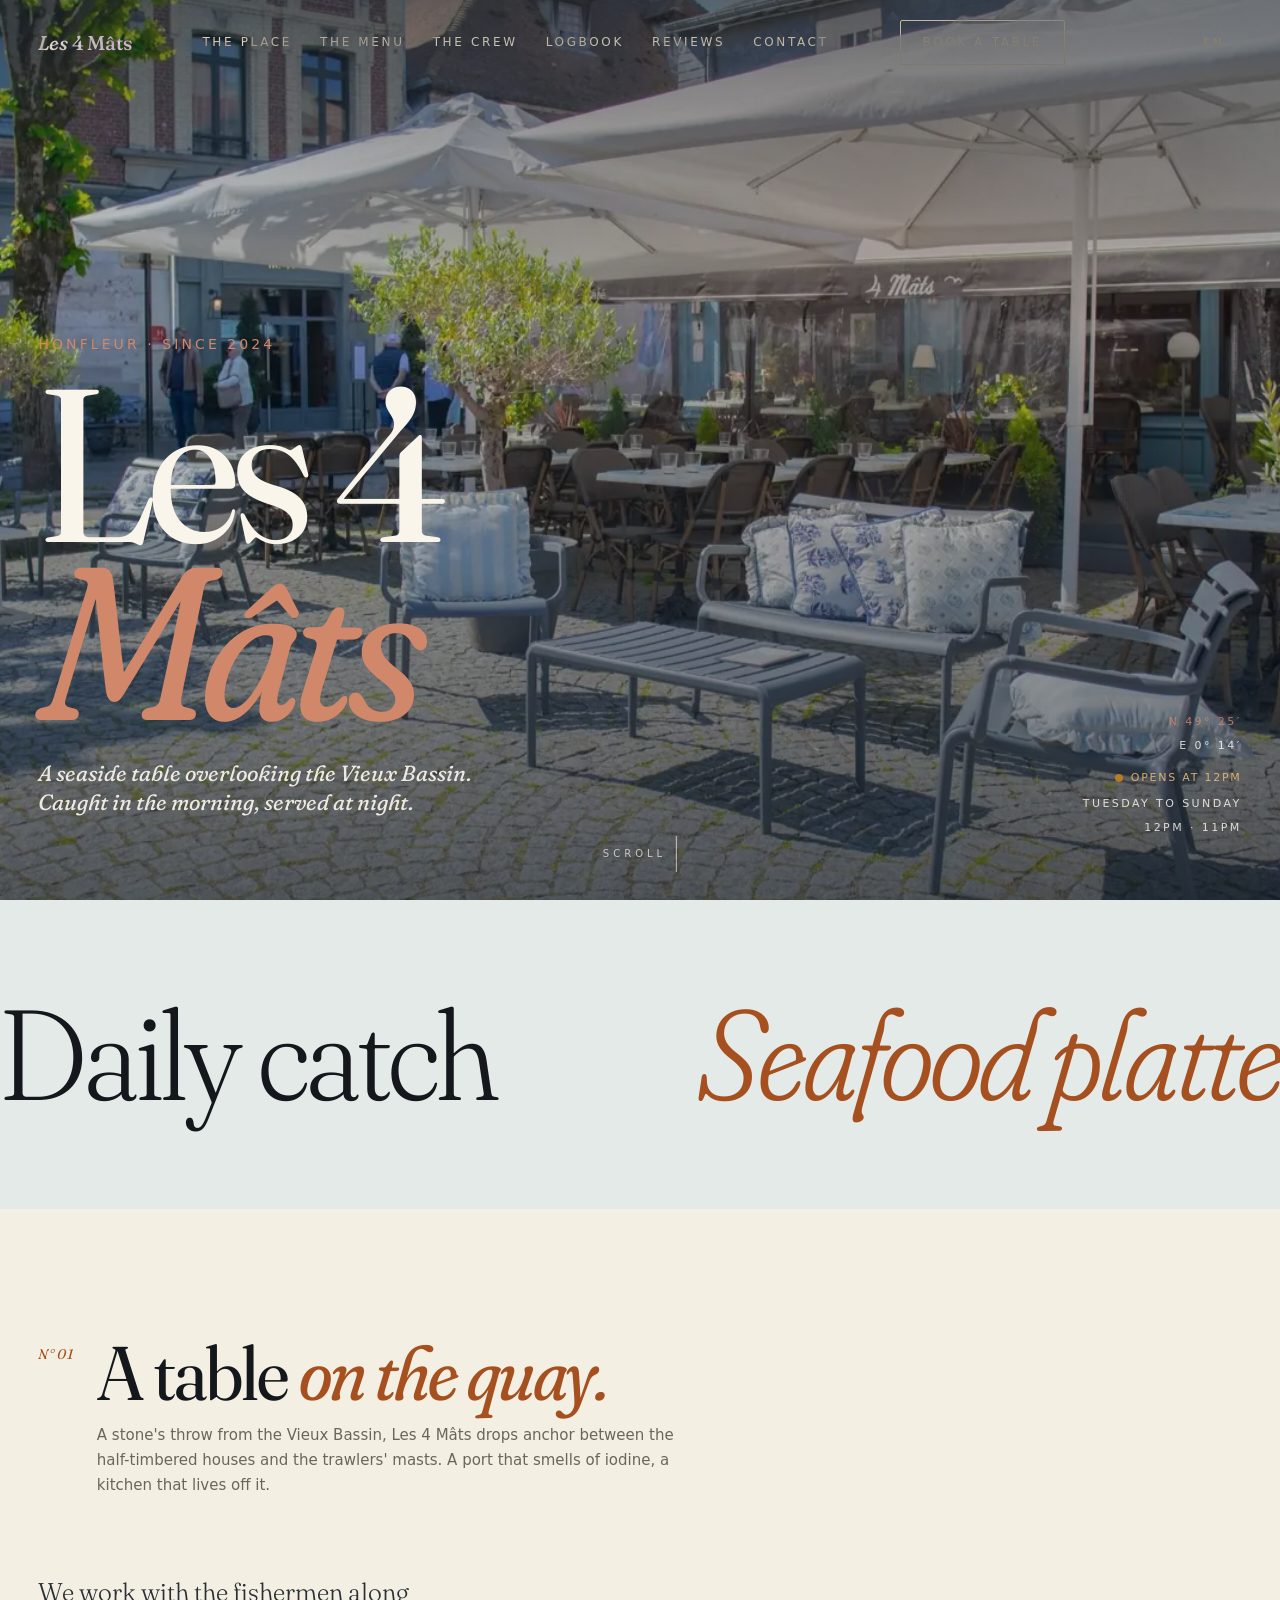
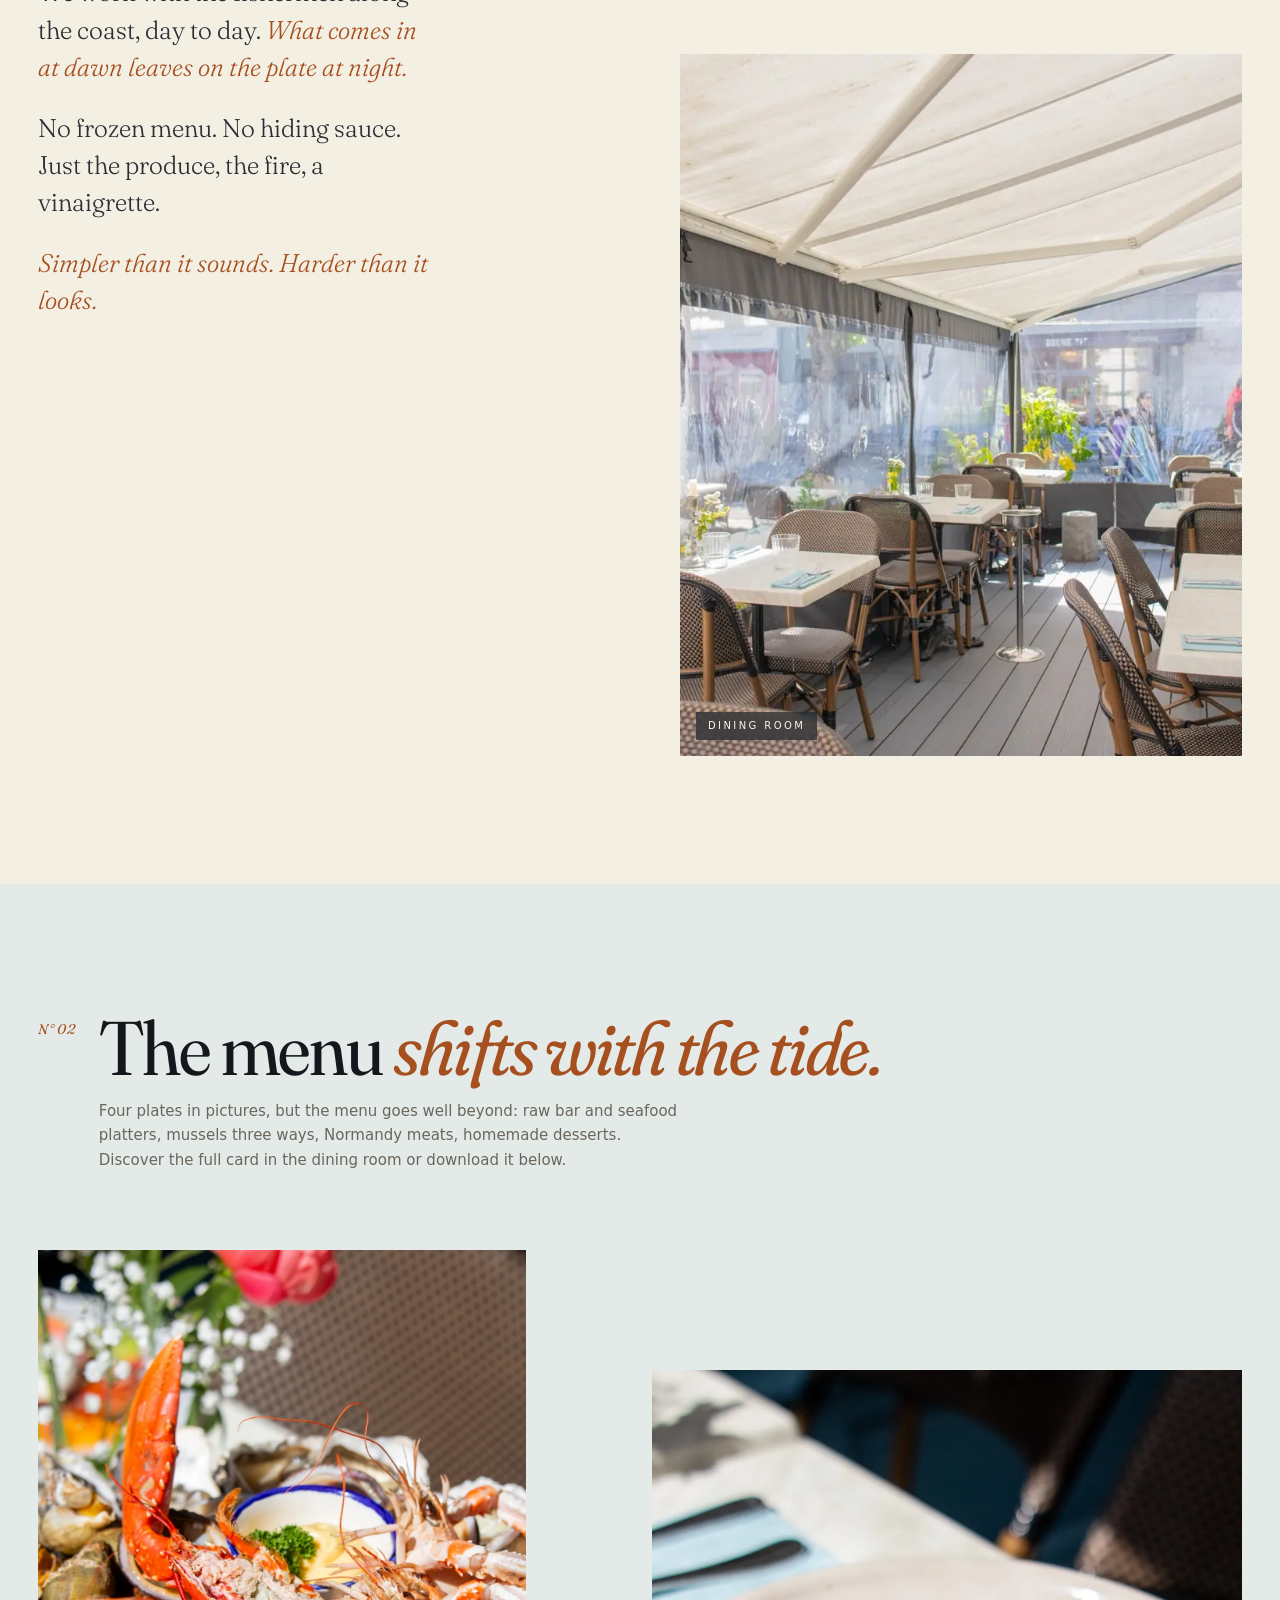
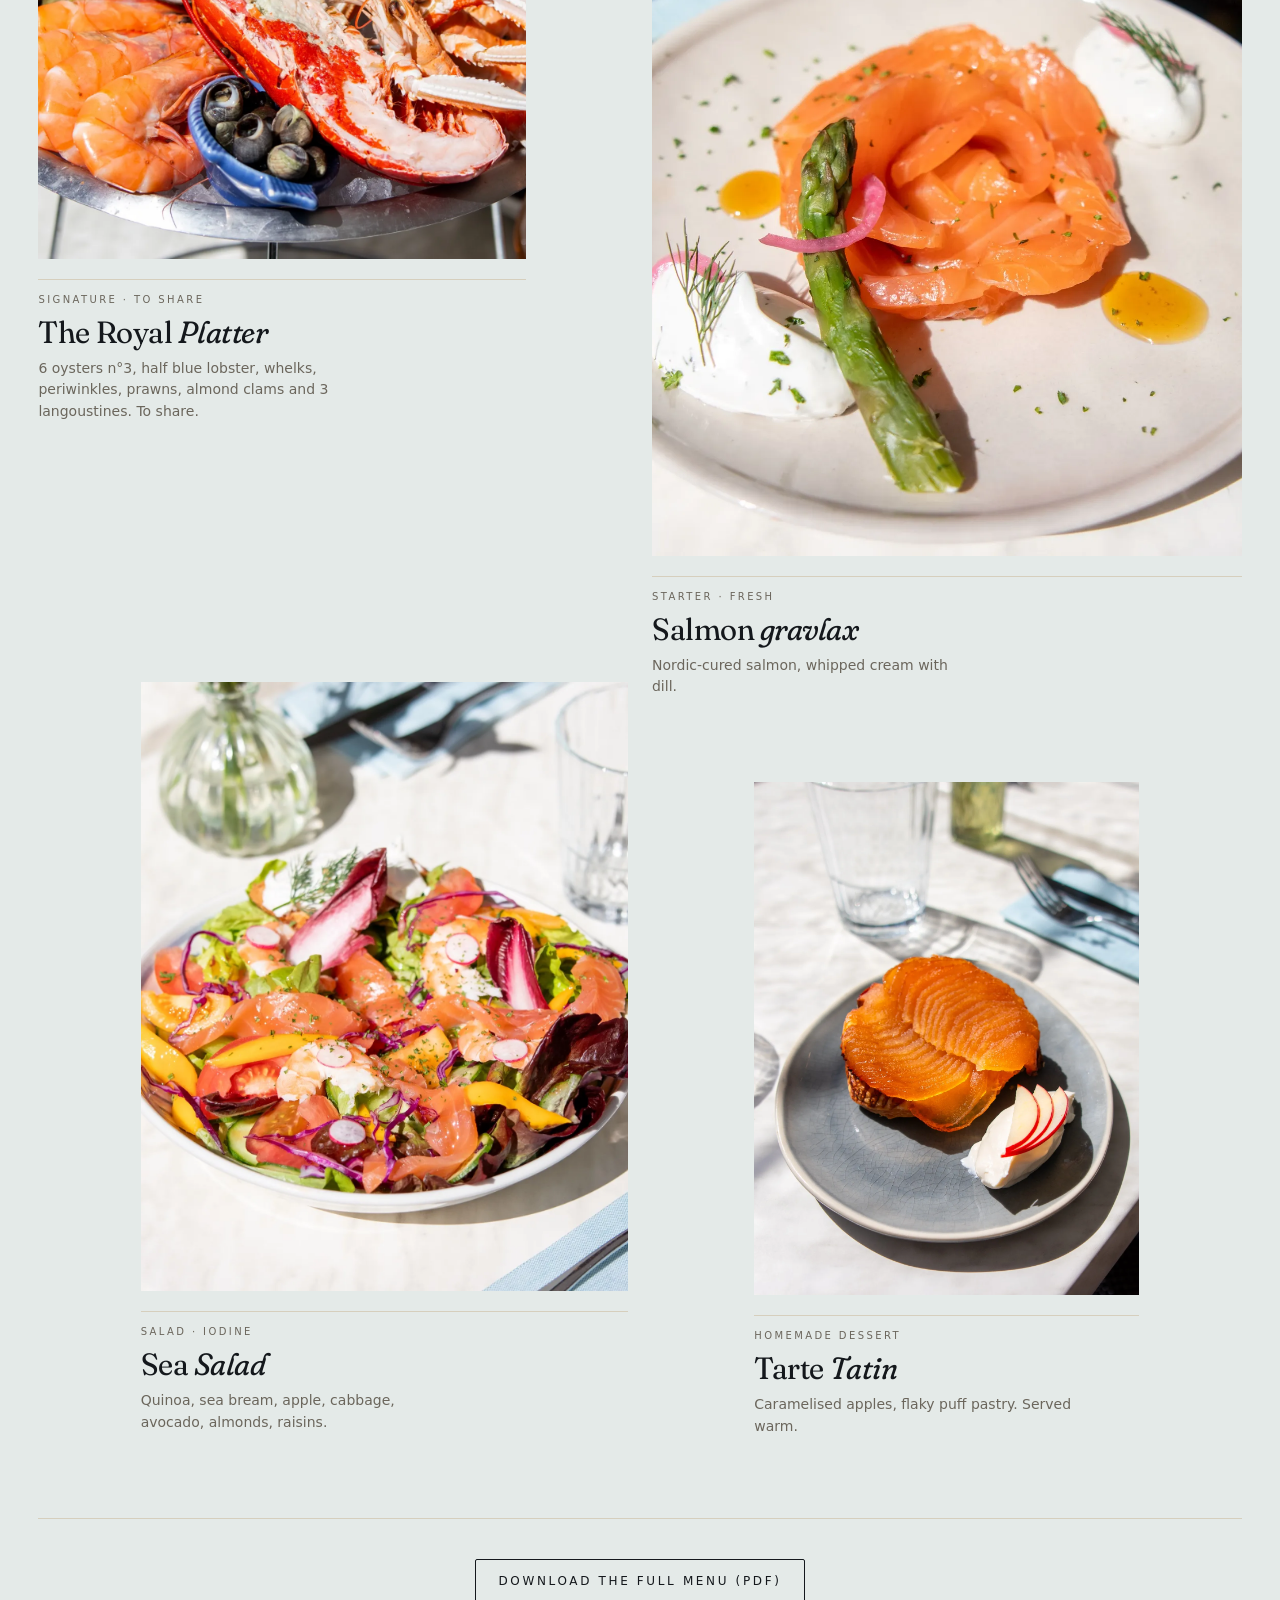
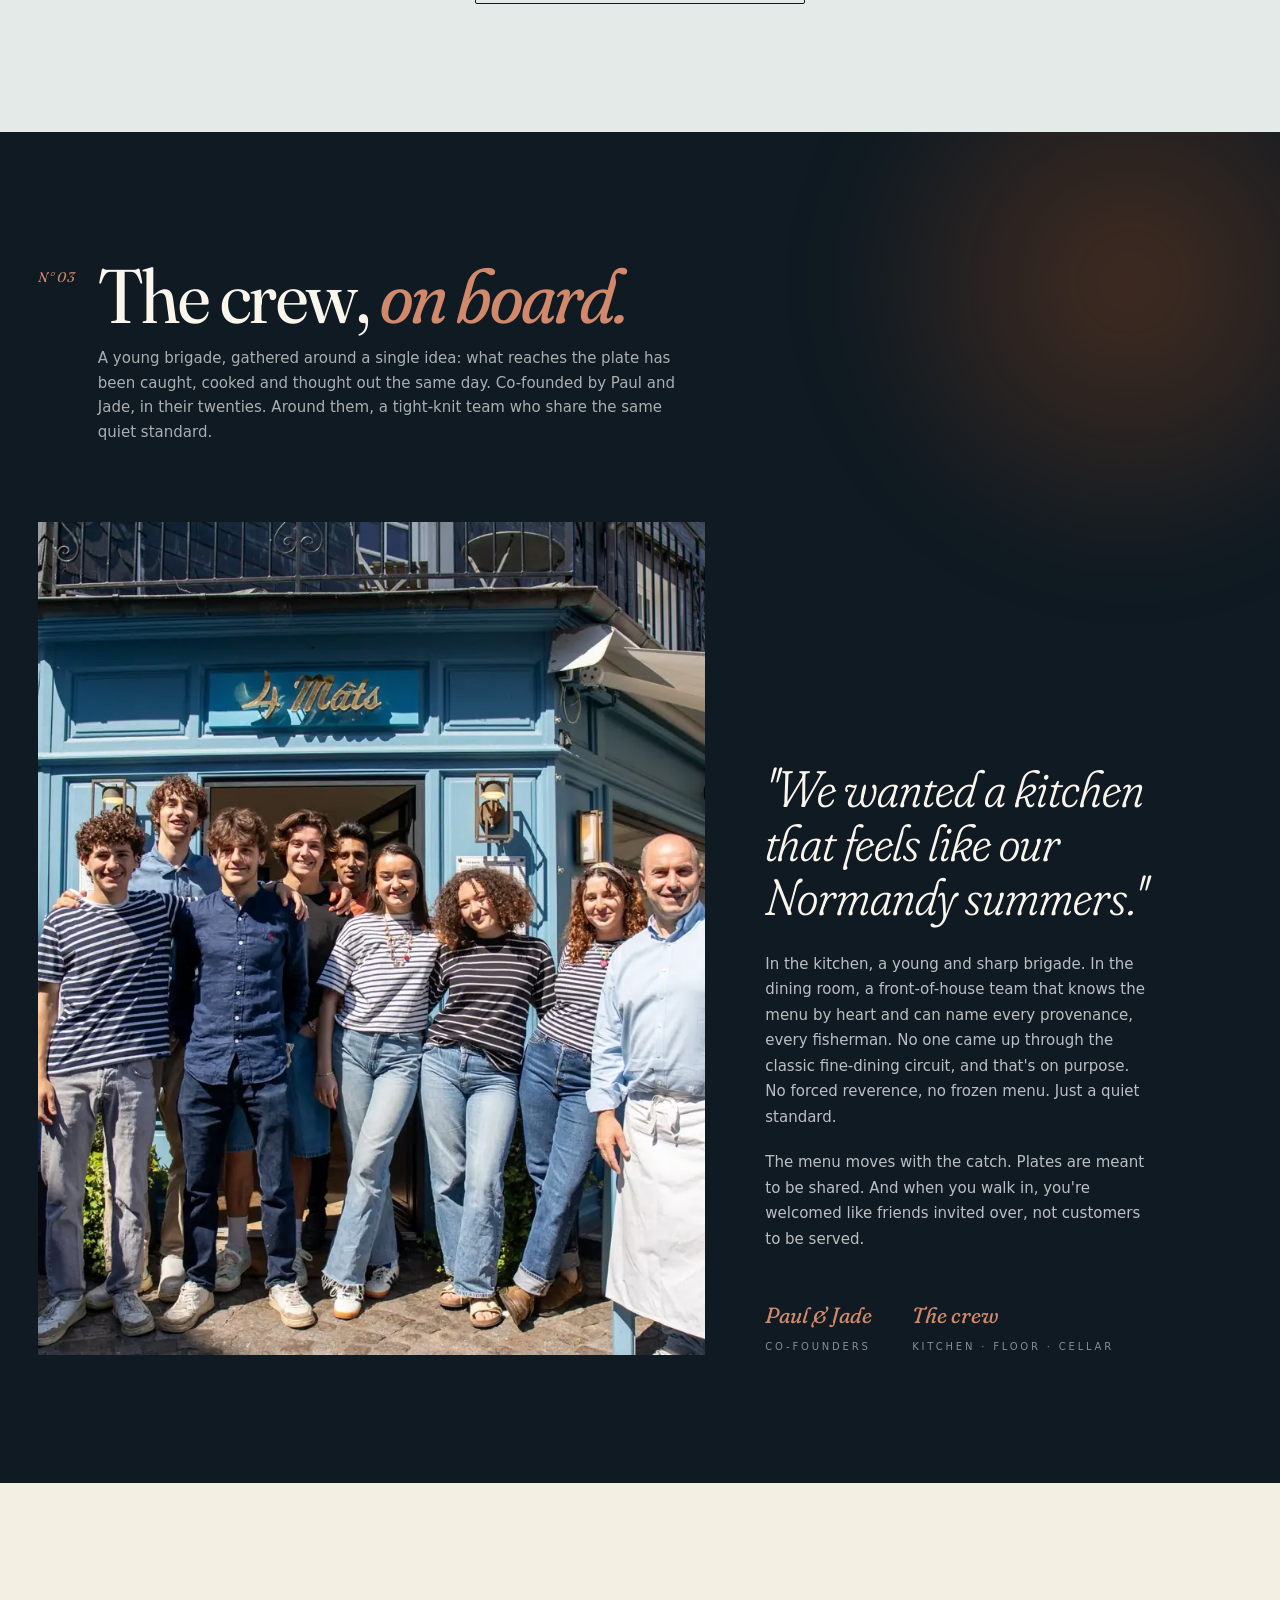
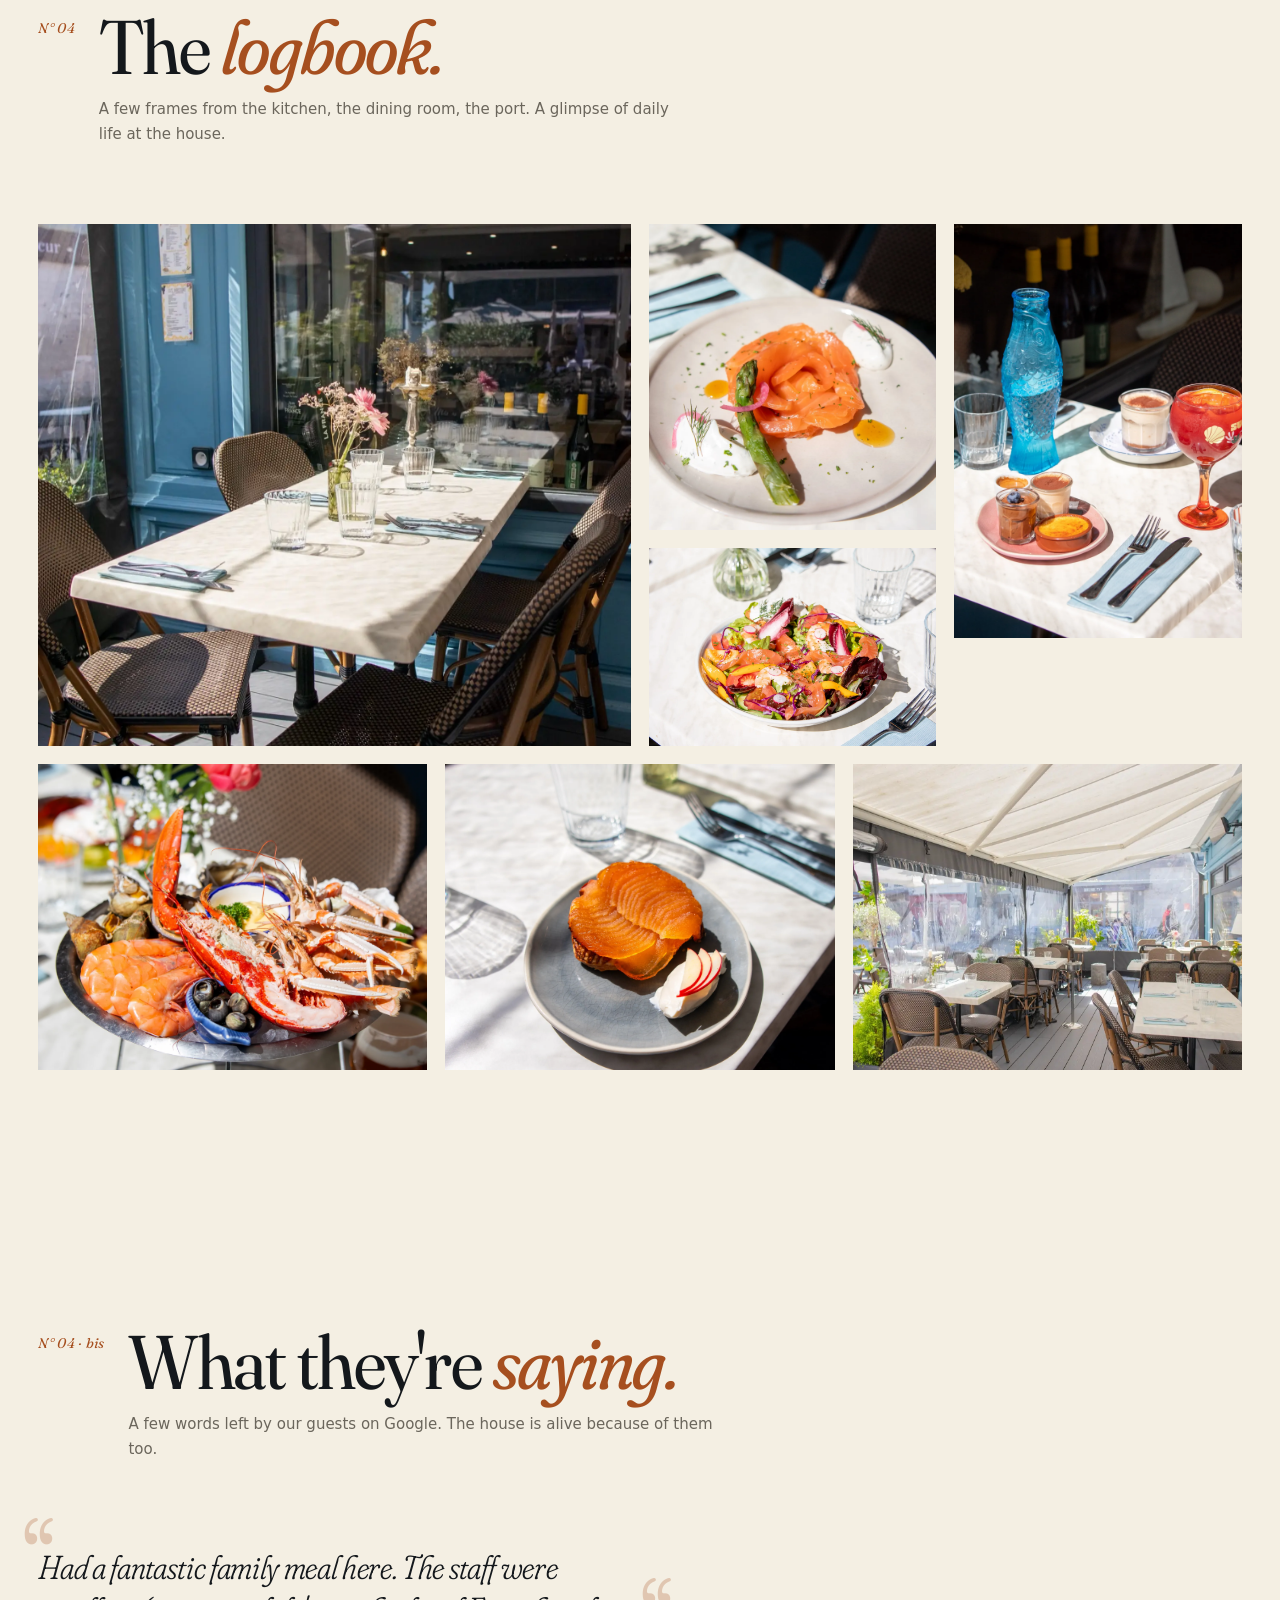
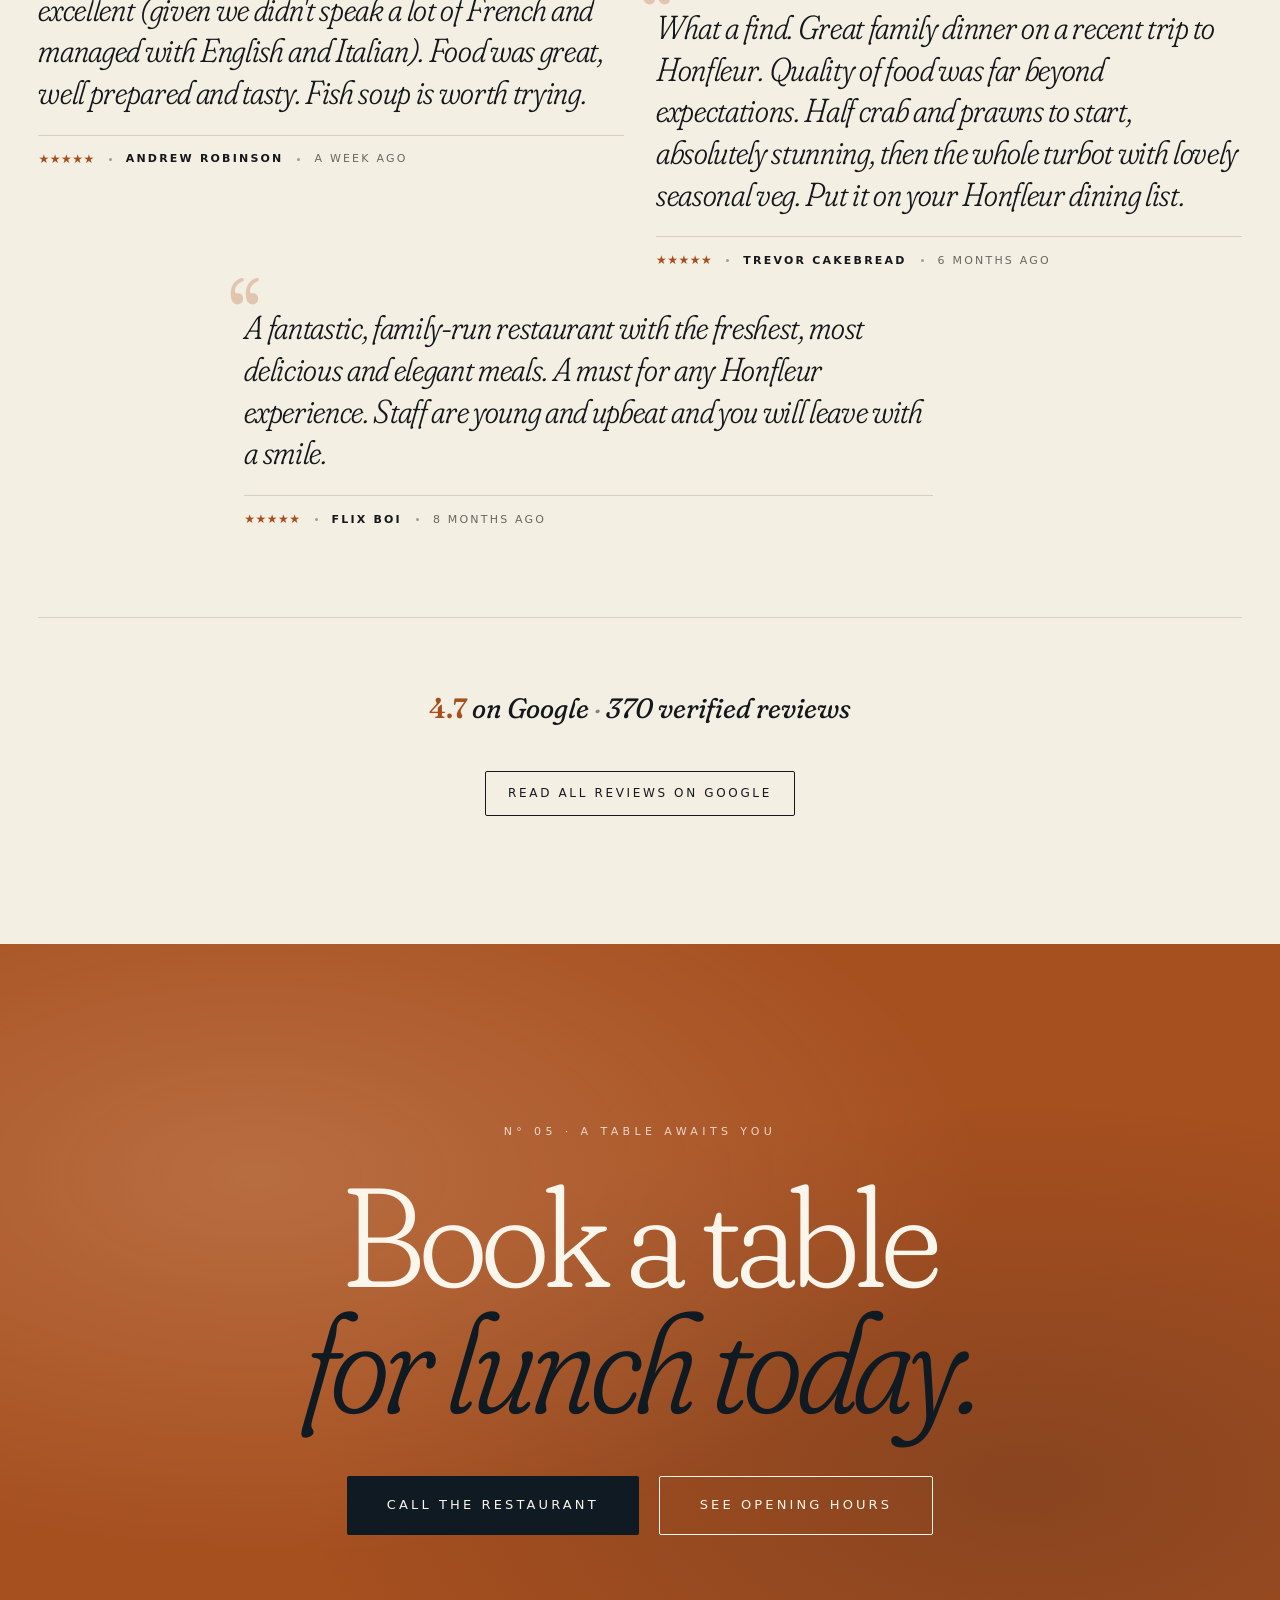
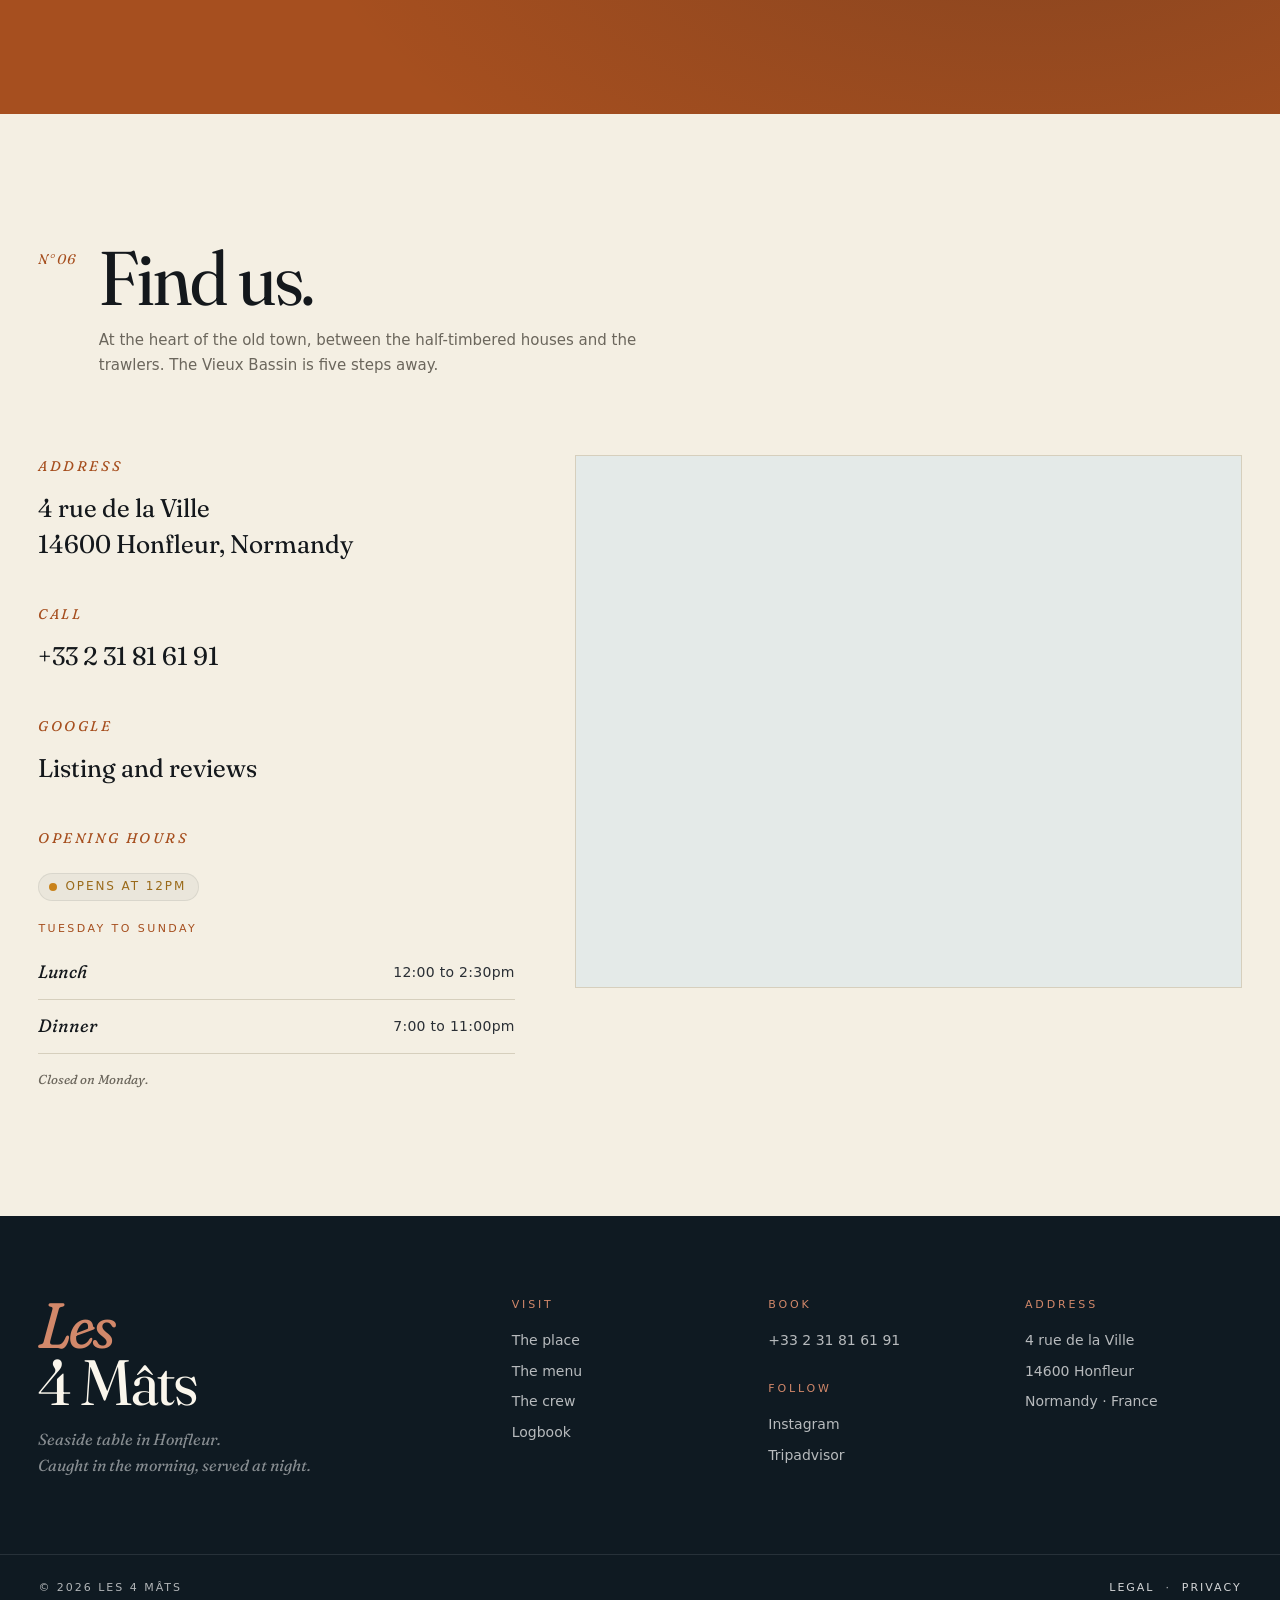
==== commit ae456585: "Fix prix oublies sur /en : Signature a partager, Starter fresh, Salad iodine, Homemade dessert" ====
--- a/en/index.html
+++ b/en/index.html
@@ -432,7 +432,7 @@
             <img src="../assets/plateau_de_fruit_de_mer.jpeg" alt="The Royal Platter, seafood at Les 4 Mâts" loading="lazy">
           </picture>
         </div>
-        <div class="plat__meta"><span class="label">Signature · €59</span></div>
+        <div class="plat__meta"><span class="label">Signature · to share</span></div>
         <h3 class="plat__name">The Royal <em>Platter</em></h3>
         <p class="plat__desc">6 oysters n°3, half blue lobster, whelks, periwinkles, prawns, almond clams and 3 langoustines. To share.</p>
       </article>
@@ -444,7 +444,7 @@
             <img src="../assets/saumon.jpeg" alt="Salmon gravlax with dill cream" loading="lazy">
           </picture>
         </div>
-        <div class="plat__meta"><span class="label">Starter · €12</span></div>
+        <div class="plat__meta"><span class="label">Starter · fresh</span></div>
         <h3 class="plat__name">Salmon <em>gravlax</em></h3>
         <p class="plat__desc">Nordic-cured salmon, whipped cream with dill.</p>
       </article>
@@ -456,7 +456,7 @@
             <img src="../assets/salade_de_la_mer.jpeg" alt="Sea Salad with sea bream and citrus" loading="lazy">
           </picture>
         </div>
-        <div class="plat__meta"><span class="label">Salad · €18</span></div>
+        <div class="plat__meta"><span class="label">Salad · iodine</span></div>
         <h3 class="plat__name">Sea <em>Salad</em></h3>
         <p class="plat__desc">Quinoa, sea bream, apple, cabbage, avocado, almonds, raisins.</p>
       </article>
@@ -468,7 +468,7 @@
             <img src="../assets/tarte_tatin.jpeg" alt="Tarte Tatin caramelised apples" loading="lazy">
           </picture>
         </div>
-        <div class="plat__meta"><span class="label">Dessert · €9</span></div>
+        <div class="plat__meta"><span class="label">Homemade dessert</span></div>
         <h3 class="plat__name">Tarte <em>Tatin</em></h3>
         <p class="plat__desc">Caramelised apples, flaky puff pastry. Served warm.</p>
       </article>
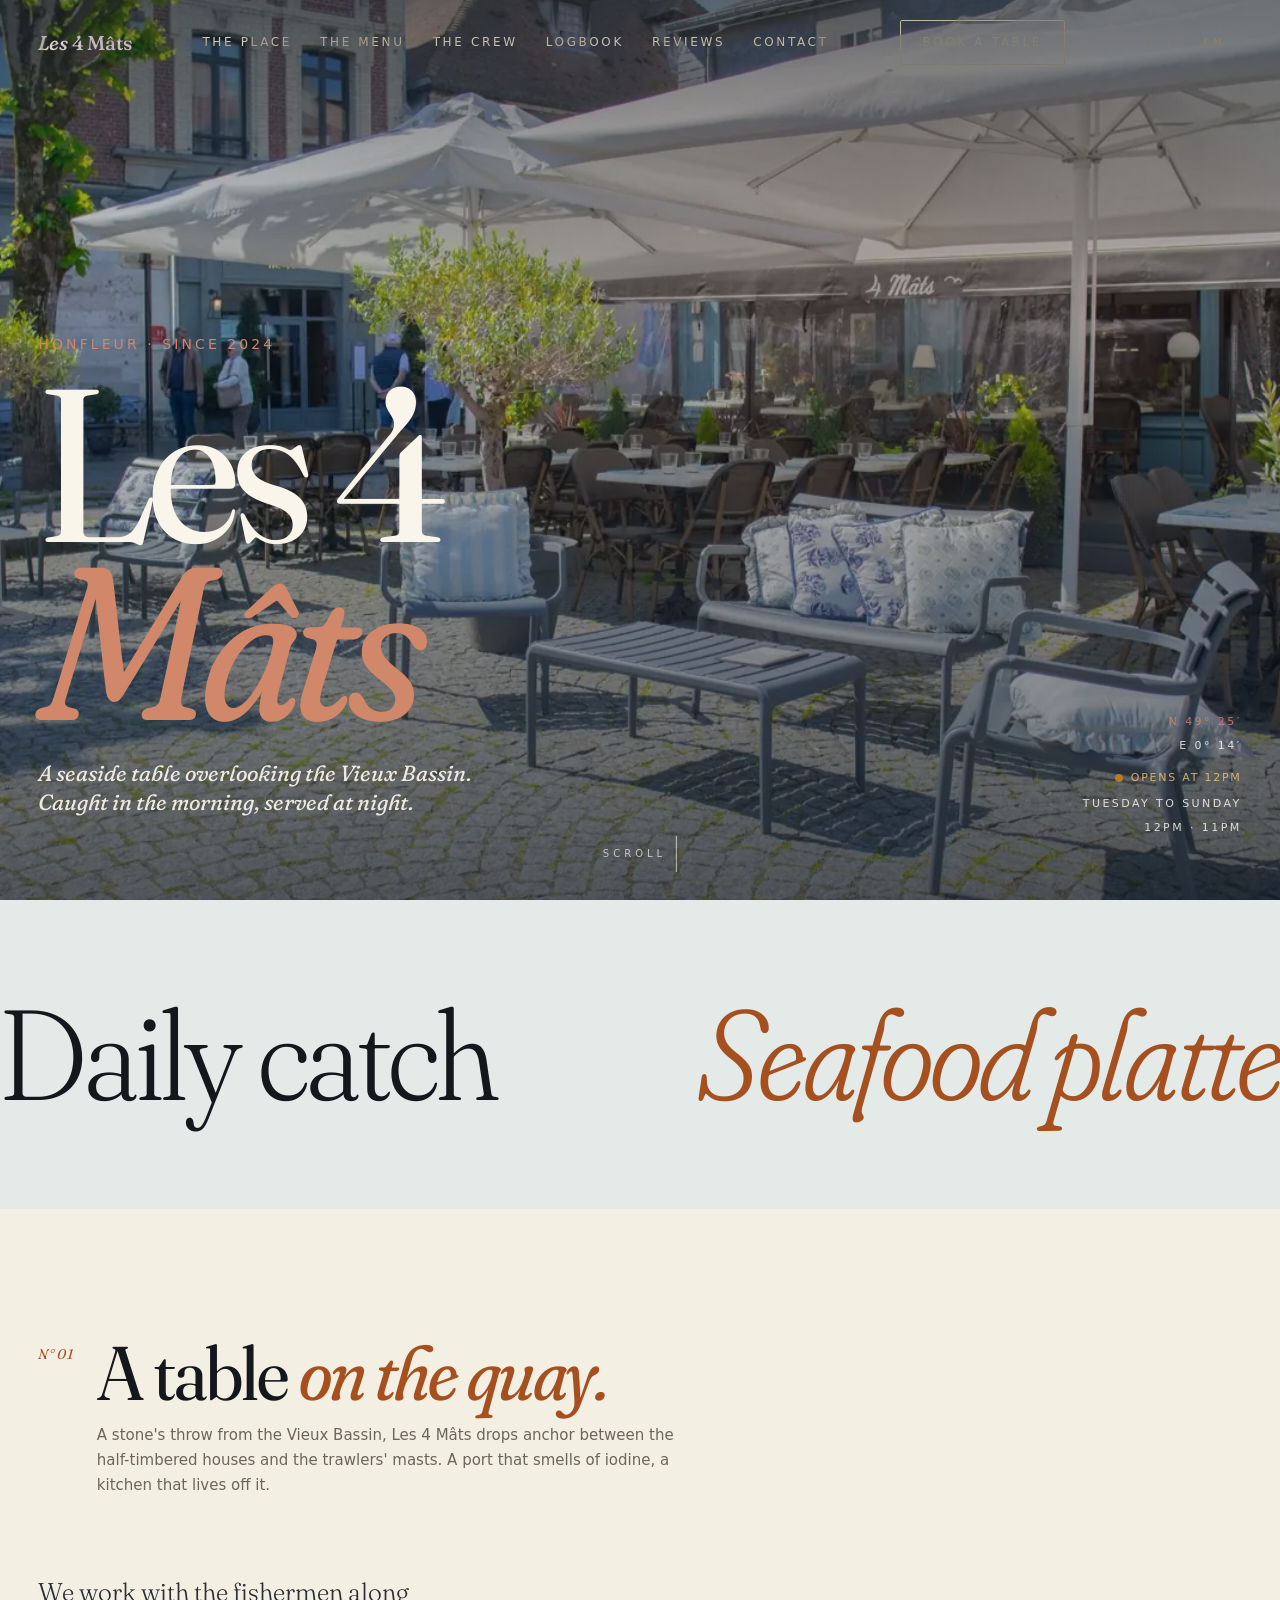
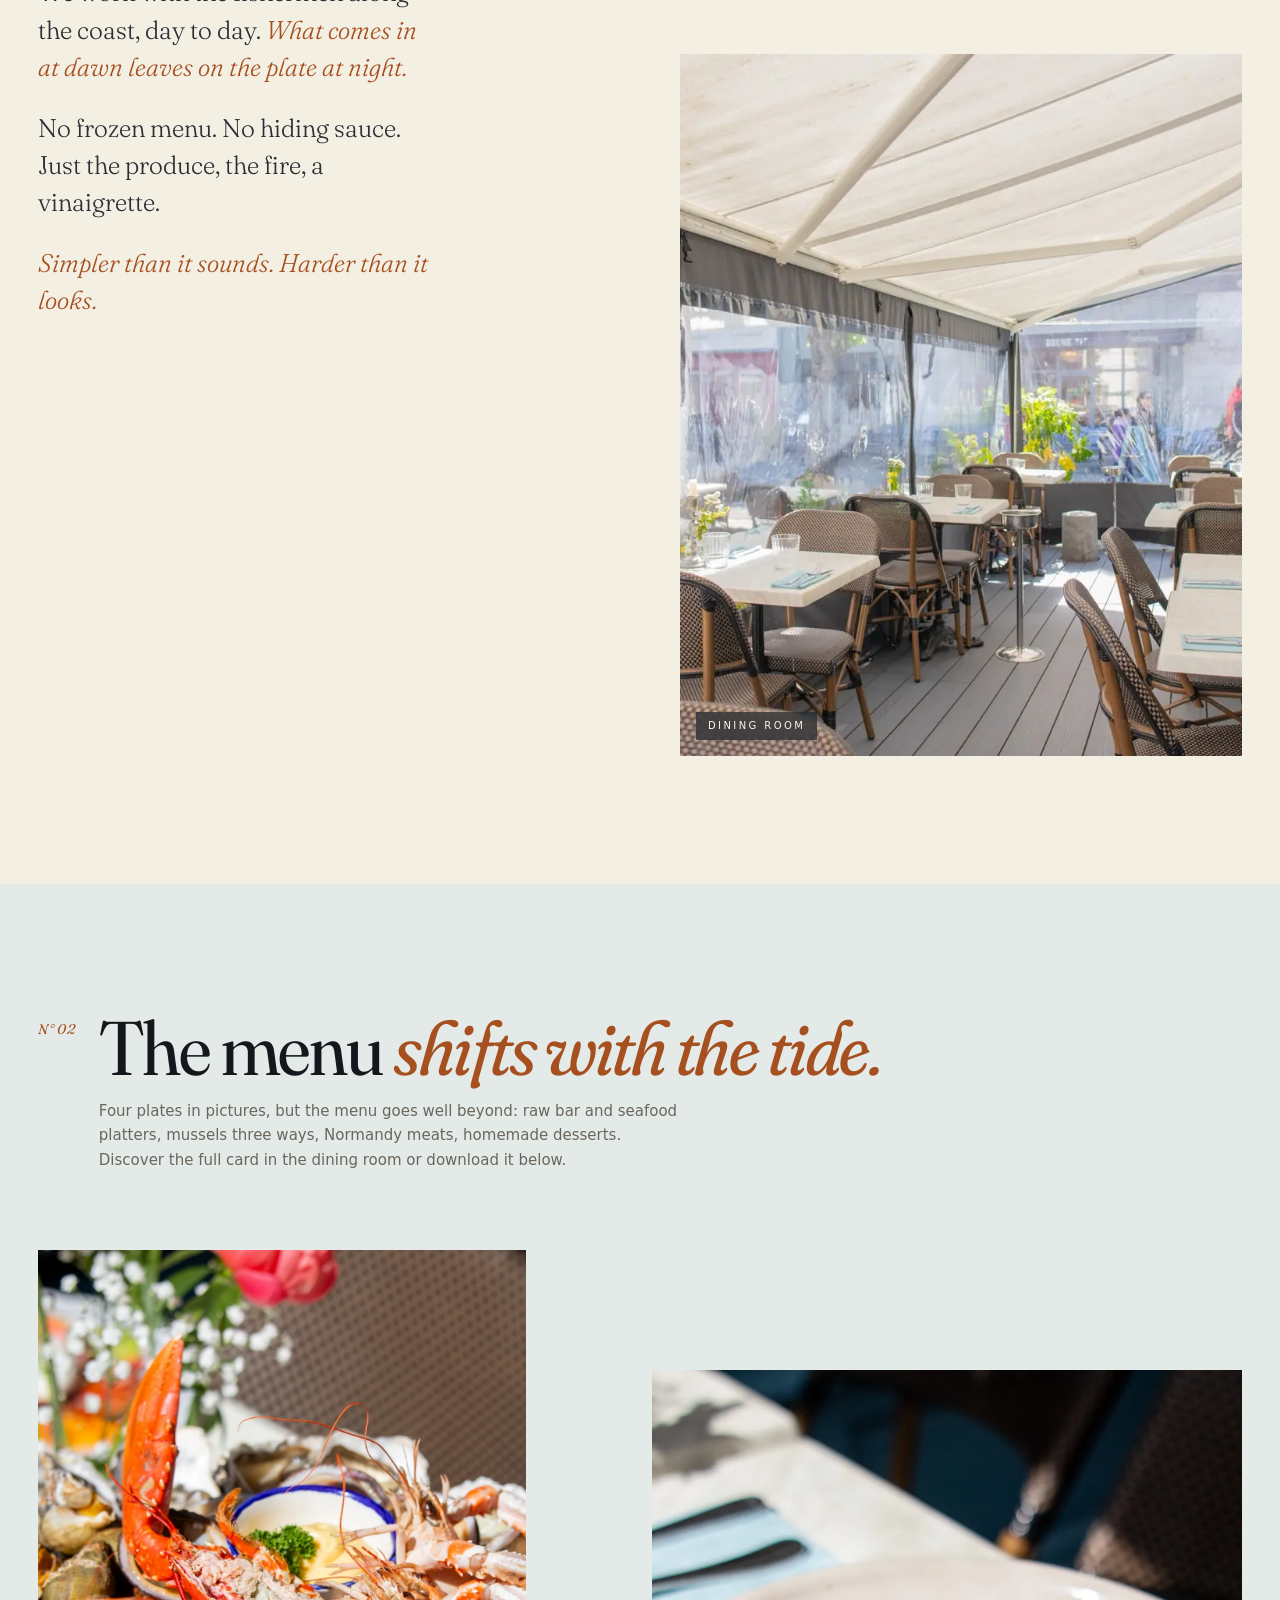
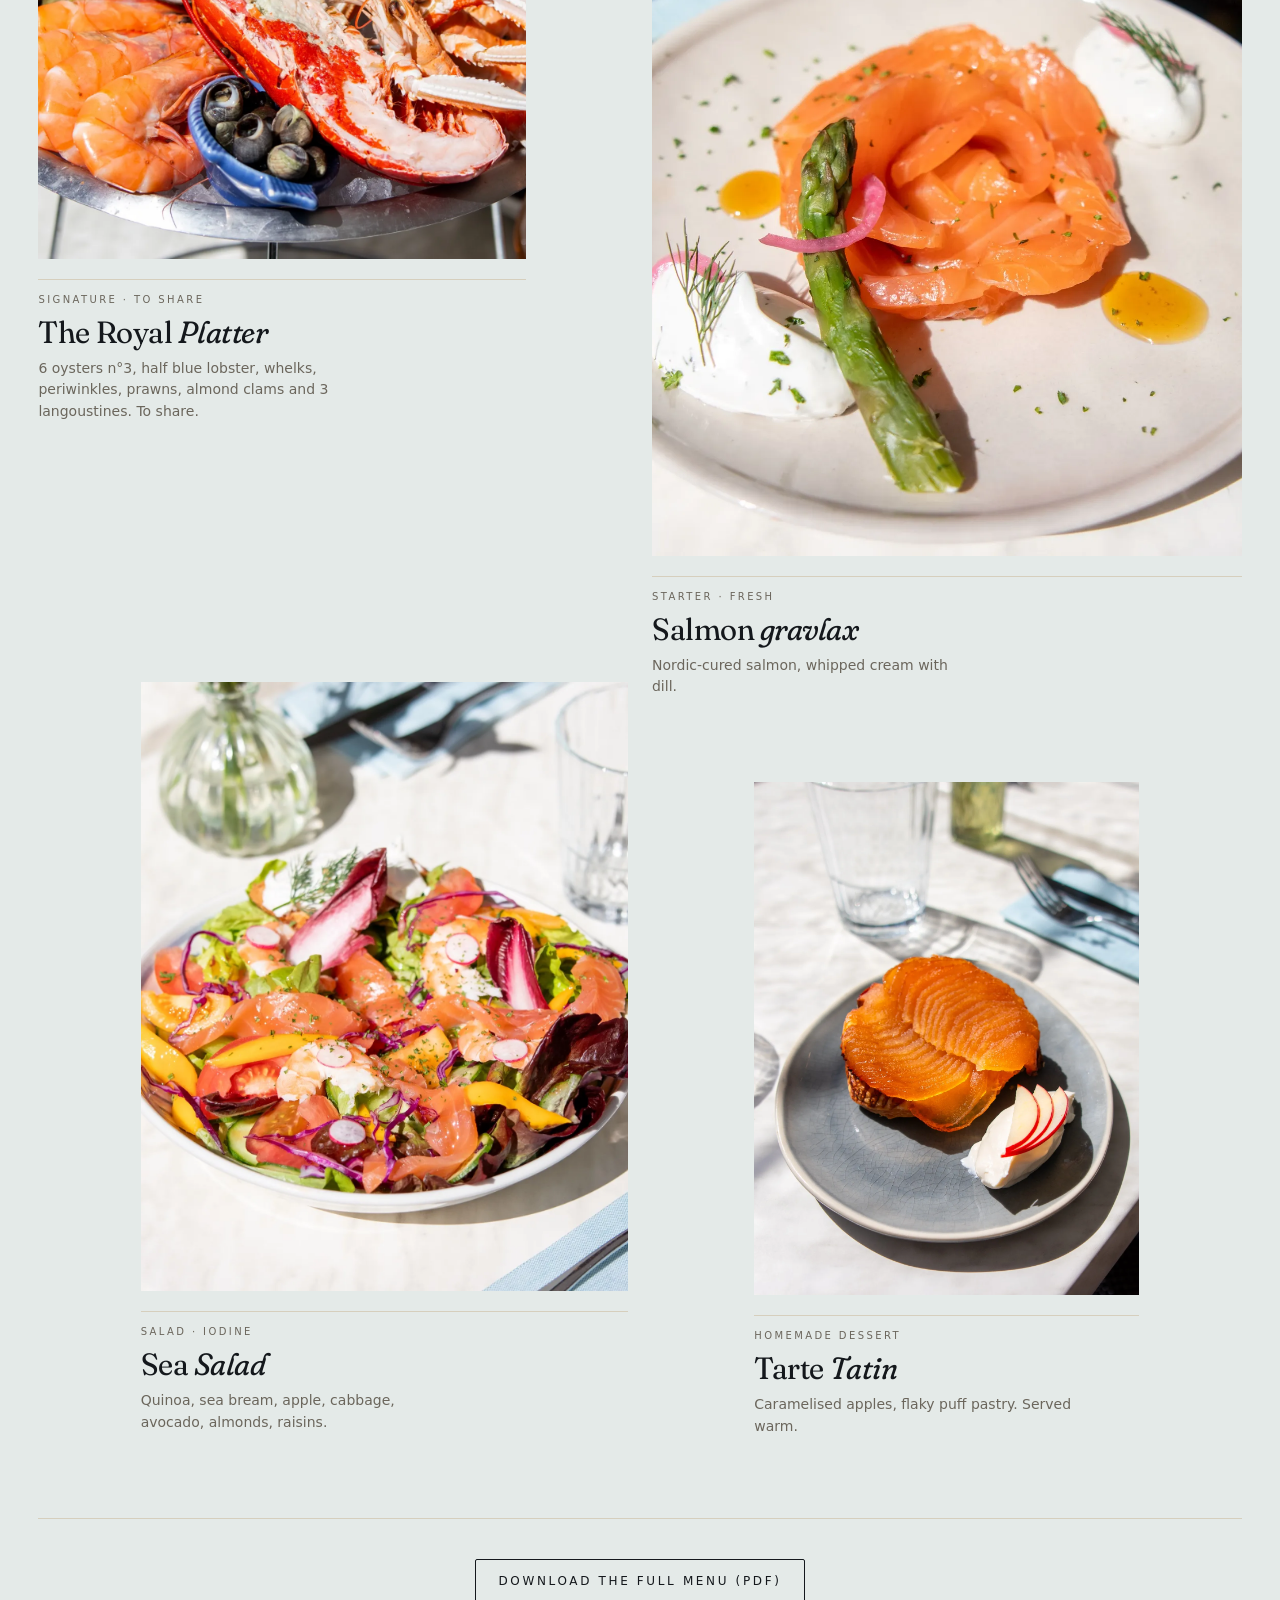
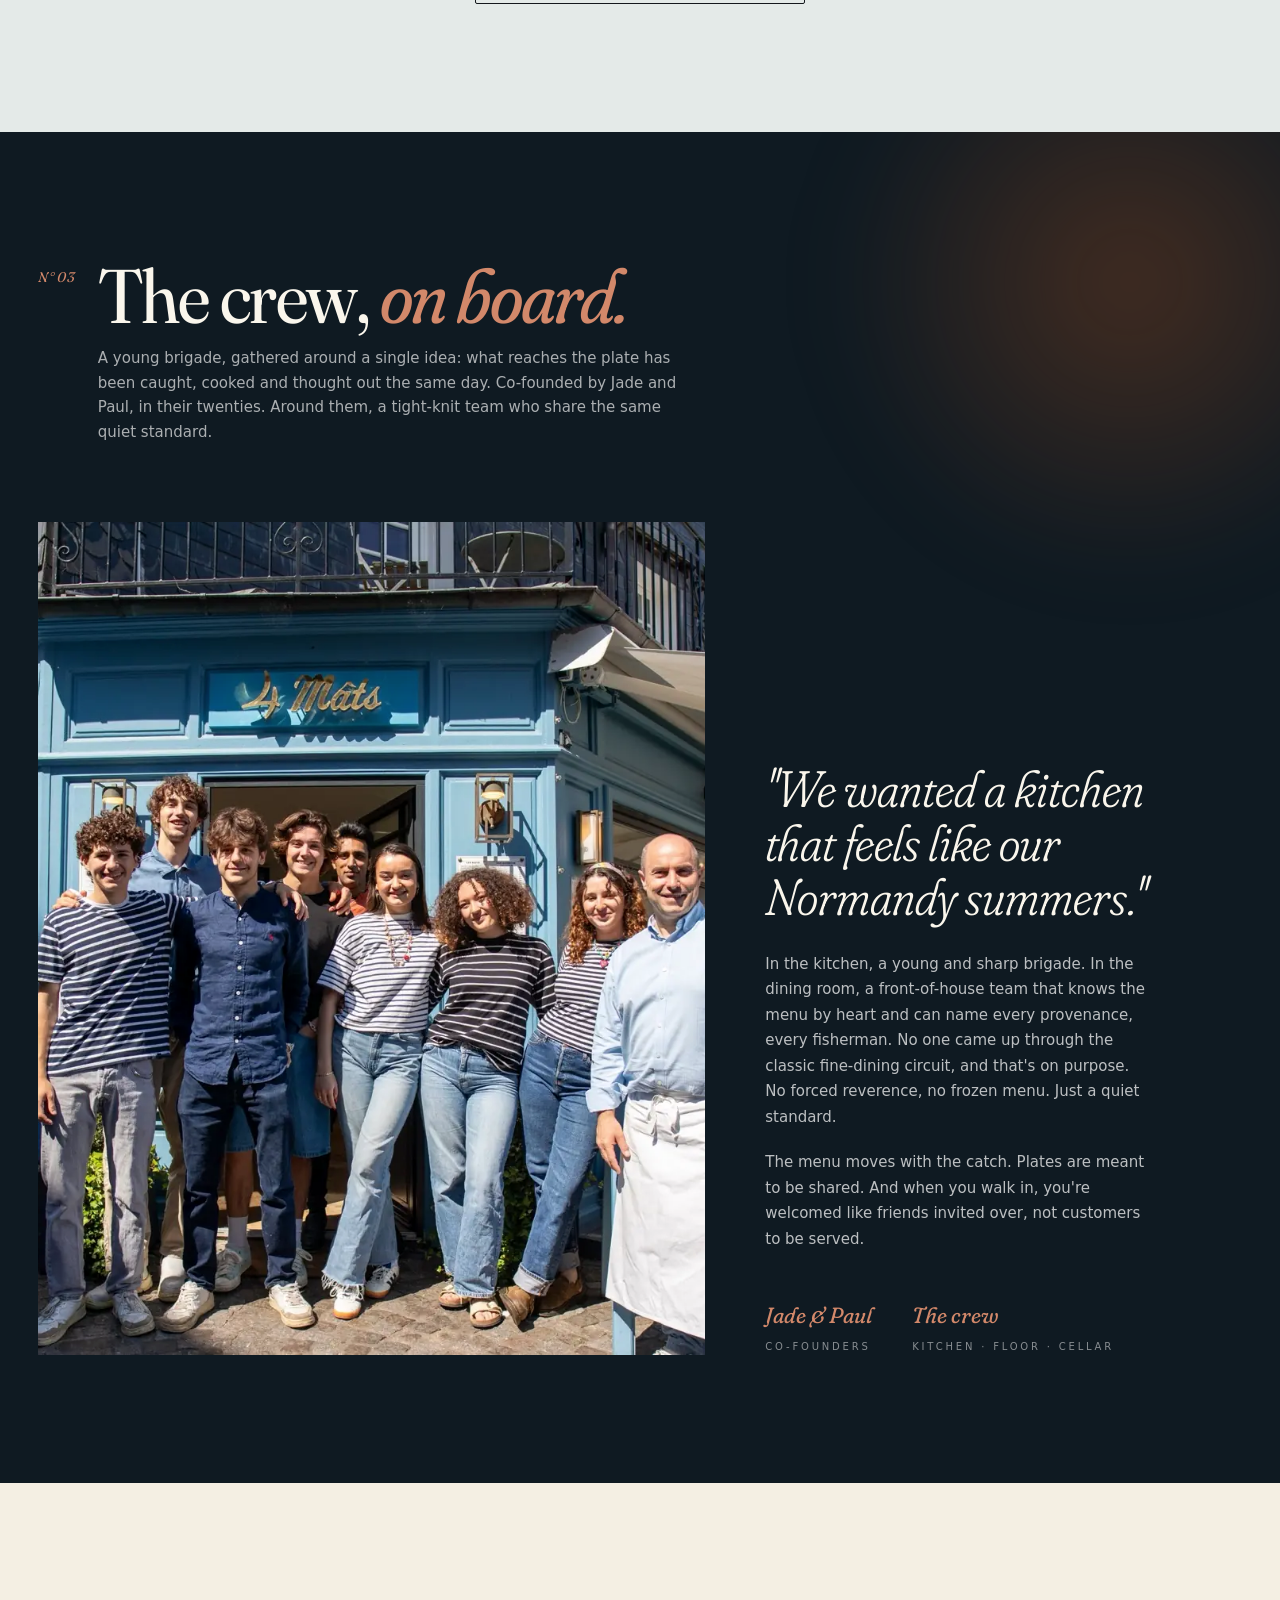
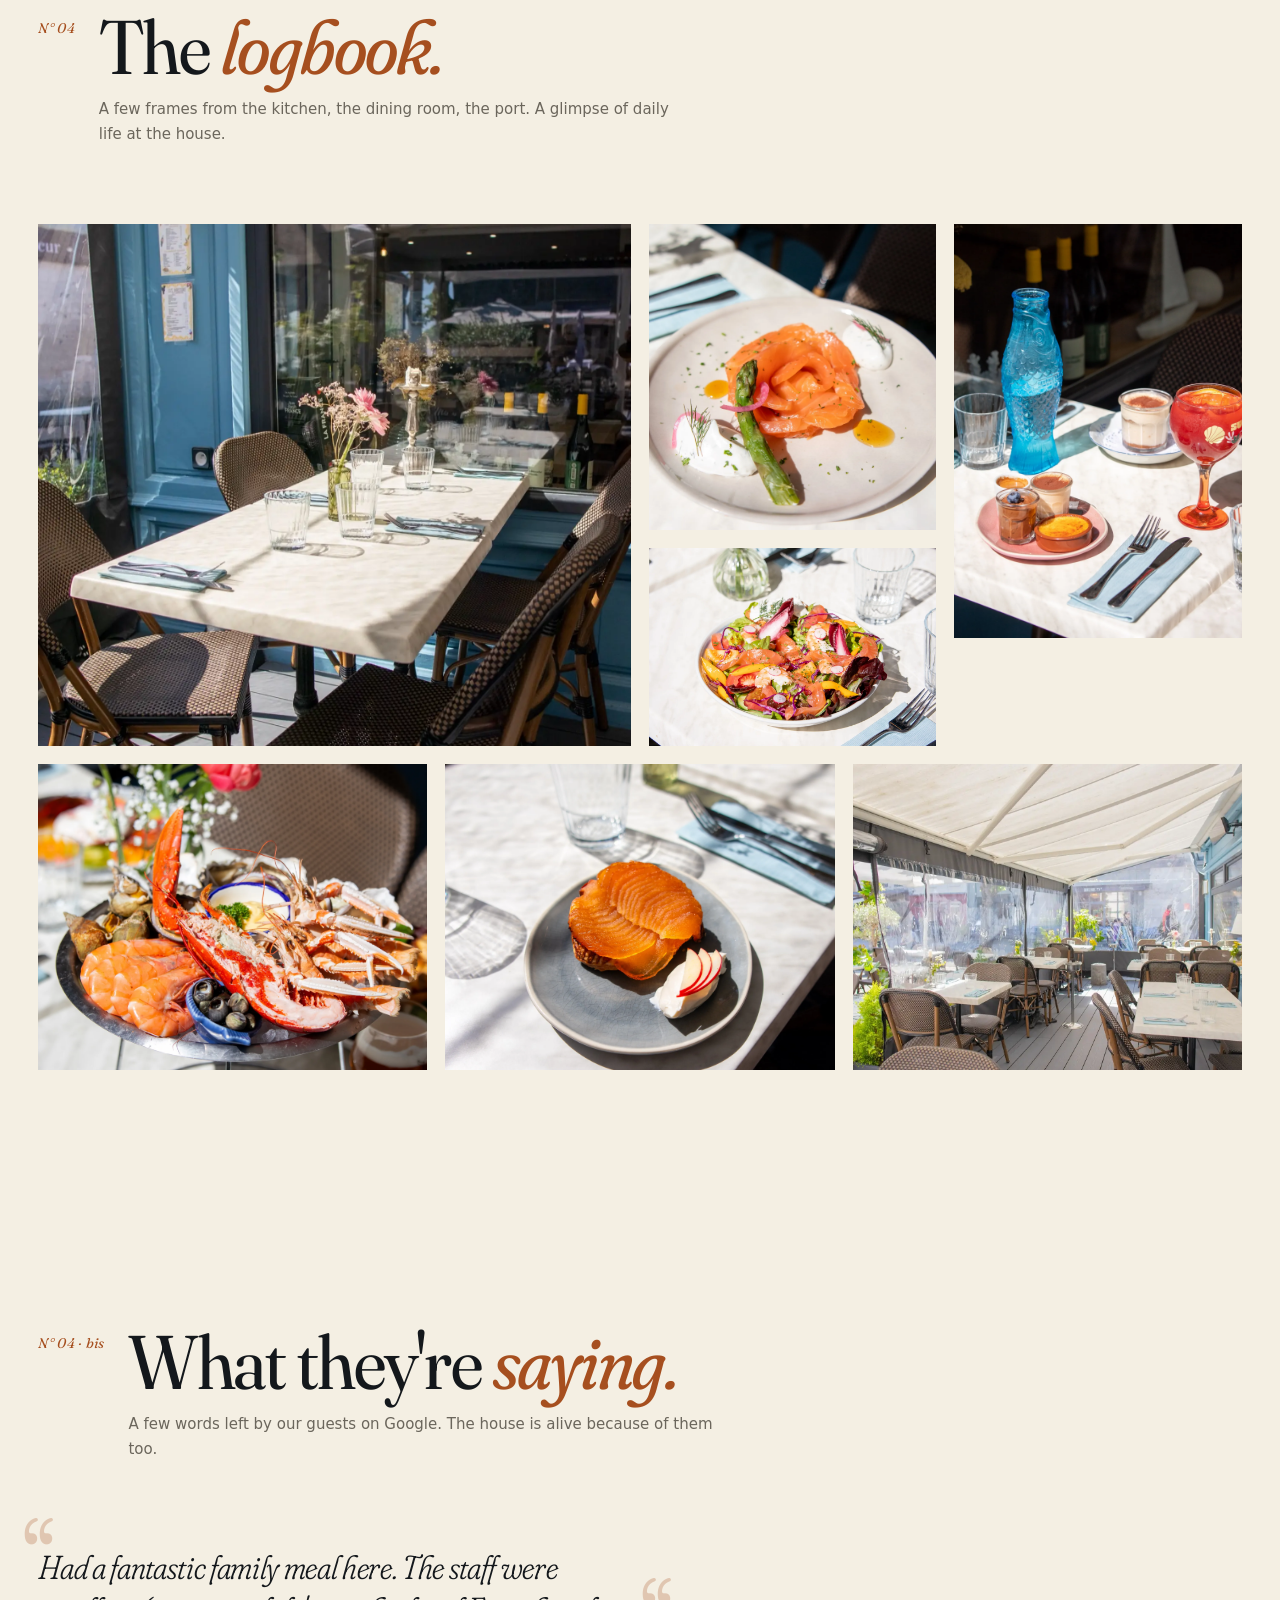
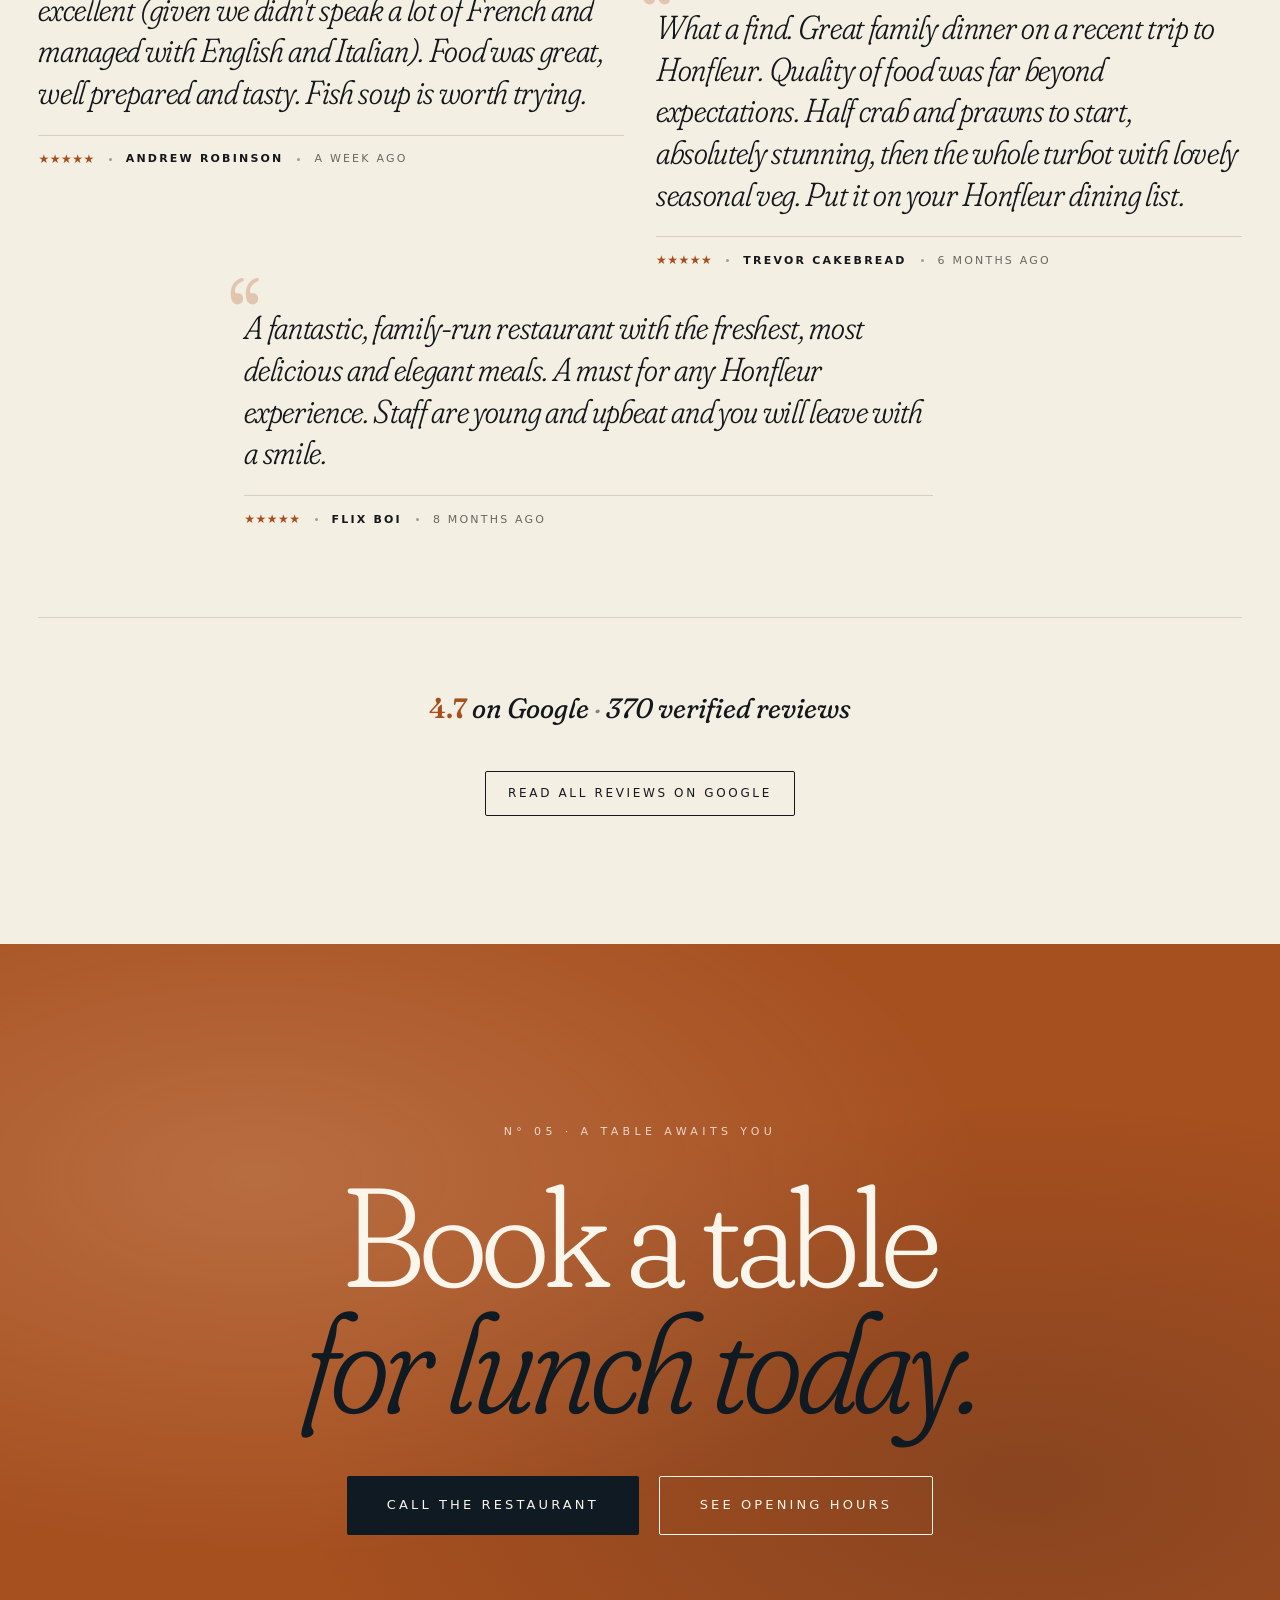
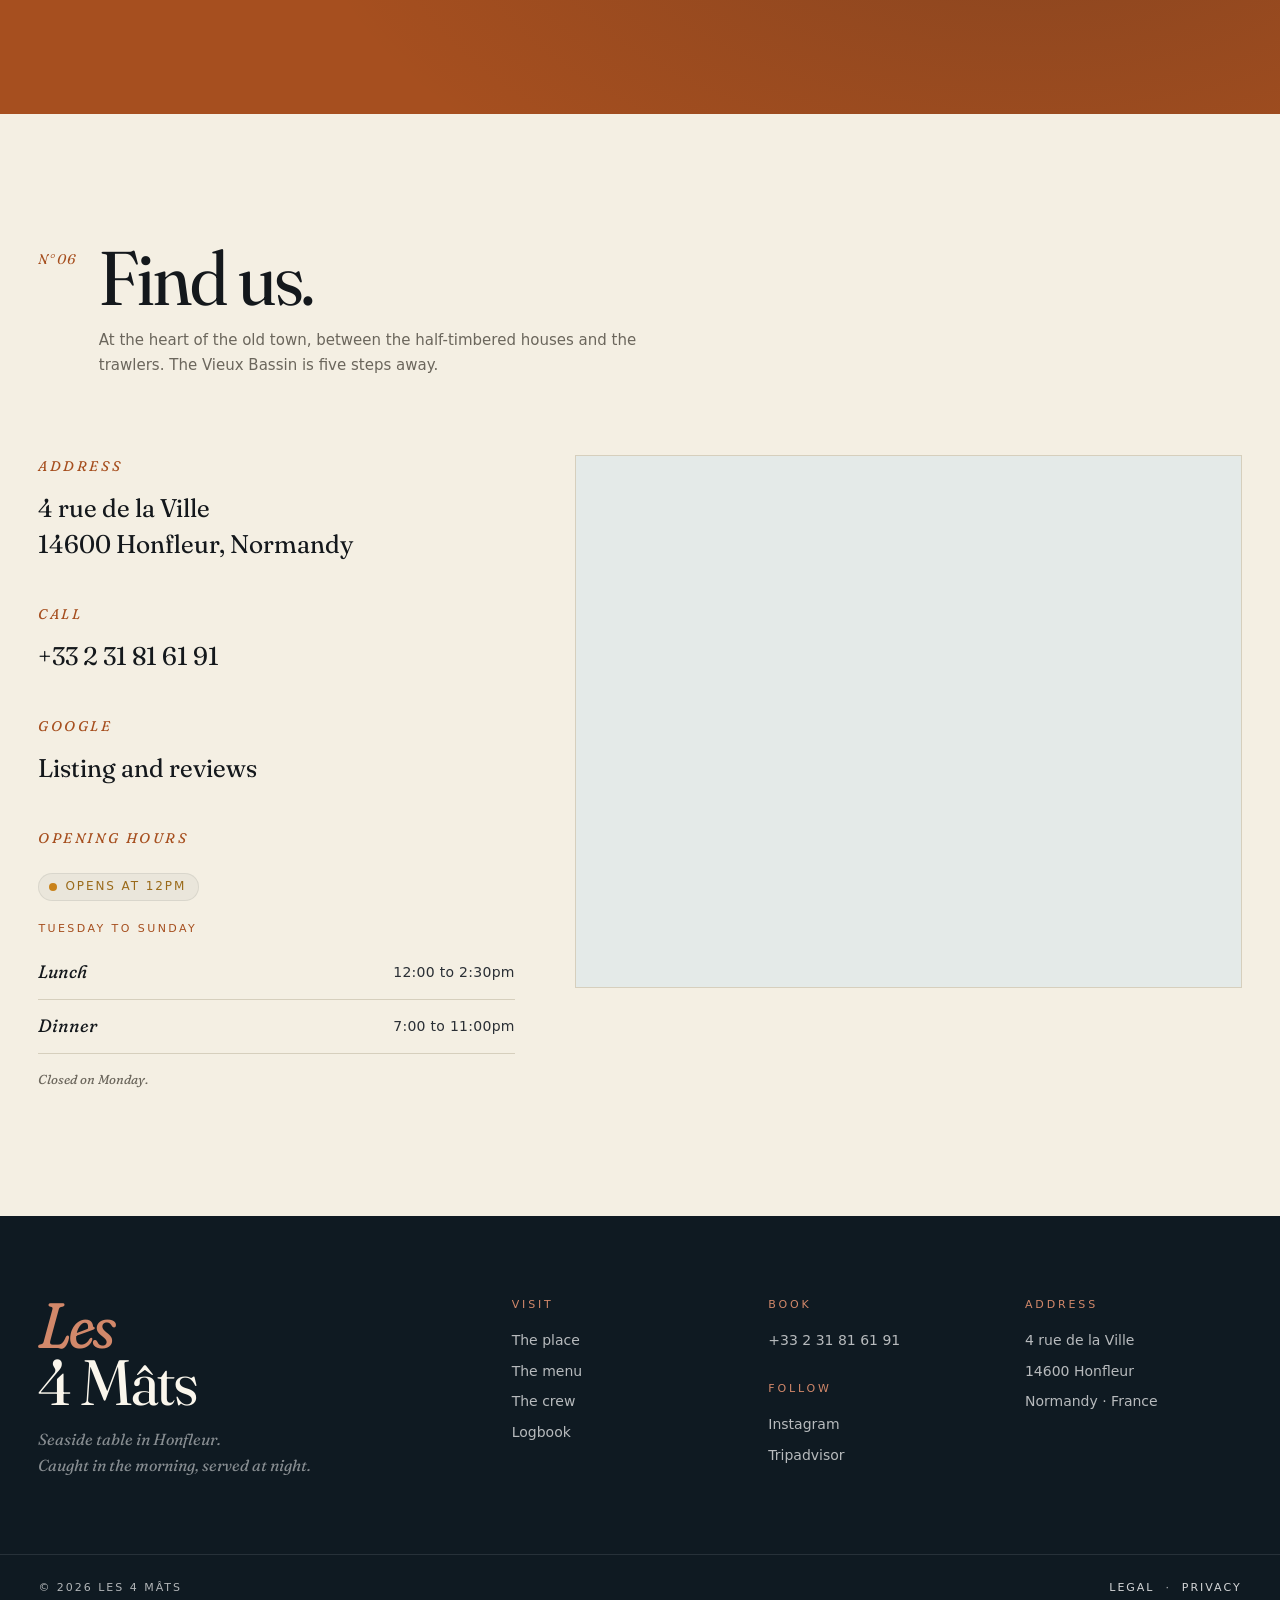
==== commit 1bdc5947: "Fondateurs : noms complets Jade Verger + Paul Pilard, Jade toujours avant Paul partout - Schema.org " ====
--- a/en/index.html
+++ b/en/index.html
@@ -70,12 +70,16 @@
       "founder": [
         {
           "@type": "Person",
-          "name": "Paul",
+          "name": "Jade Verger",
+          "givenName": "Jade",
+          "familyName": "Verger",
           "jobTitle": "Co-founder"
         },
         {
           "@type": "Person",
-          "name": "Jade",
+          "name": "Paul Pilard",
+          "givenName": "Paul",
+          "familyName": "Pilard",
           "jobTitle": "Co-founder"
         }
       ],
@@ -489,7 +493,7 @@
       <span class="num">N° 03</span>
       <div class="titles">
         <h2>The crew, <em>on board.</em></h2>
-        <p>A young brigade, gathered around a single idea: what reaches the plate has been caught, cooked and thought out the same day. Co-founded by Paul and Jade, in their twenties. Around them, a tight-knit team who share the same quiet standard.</p>
+        <p>A young brigade, gathered around a single idea: what reaches the plate has been caught, cooked and thought out the same day. Co-founded by Jade and Paul, in their twenties. Around them, a tight-knit team who share the same quiet standard.</p>
       </div>
     </div>
 
@@ -505,7 +509,7 @@
         <p>In the kitchen, a young and sharp brigade. In the dining room, a front-of-house team that knows the menu by heart and can name every provenance, every fisherman. No one came up through the classic fine-dining circuit, and that's on purpose. No forced reverence, no frozen menu. Just a quiet standard.</p>
         <p>The menu moves with the catch. Plates are meant to be shared. And when you walk in, you're welcomed like friends invited over, not customers to be served.</p>
         <div class="equipage__sig">
-          <span>Paul &amp; Jade<em>Co-founders</em></span>
+          <span>Jade &amp; Paul<em>Co-founders</em></span>
           <span>The crew<em>Kitchen · floor · cellar</em></span>
         </div>
       </div>
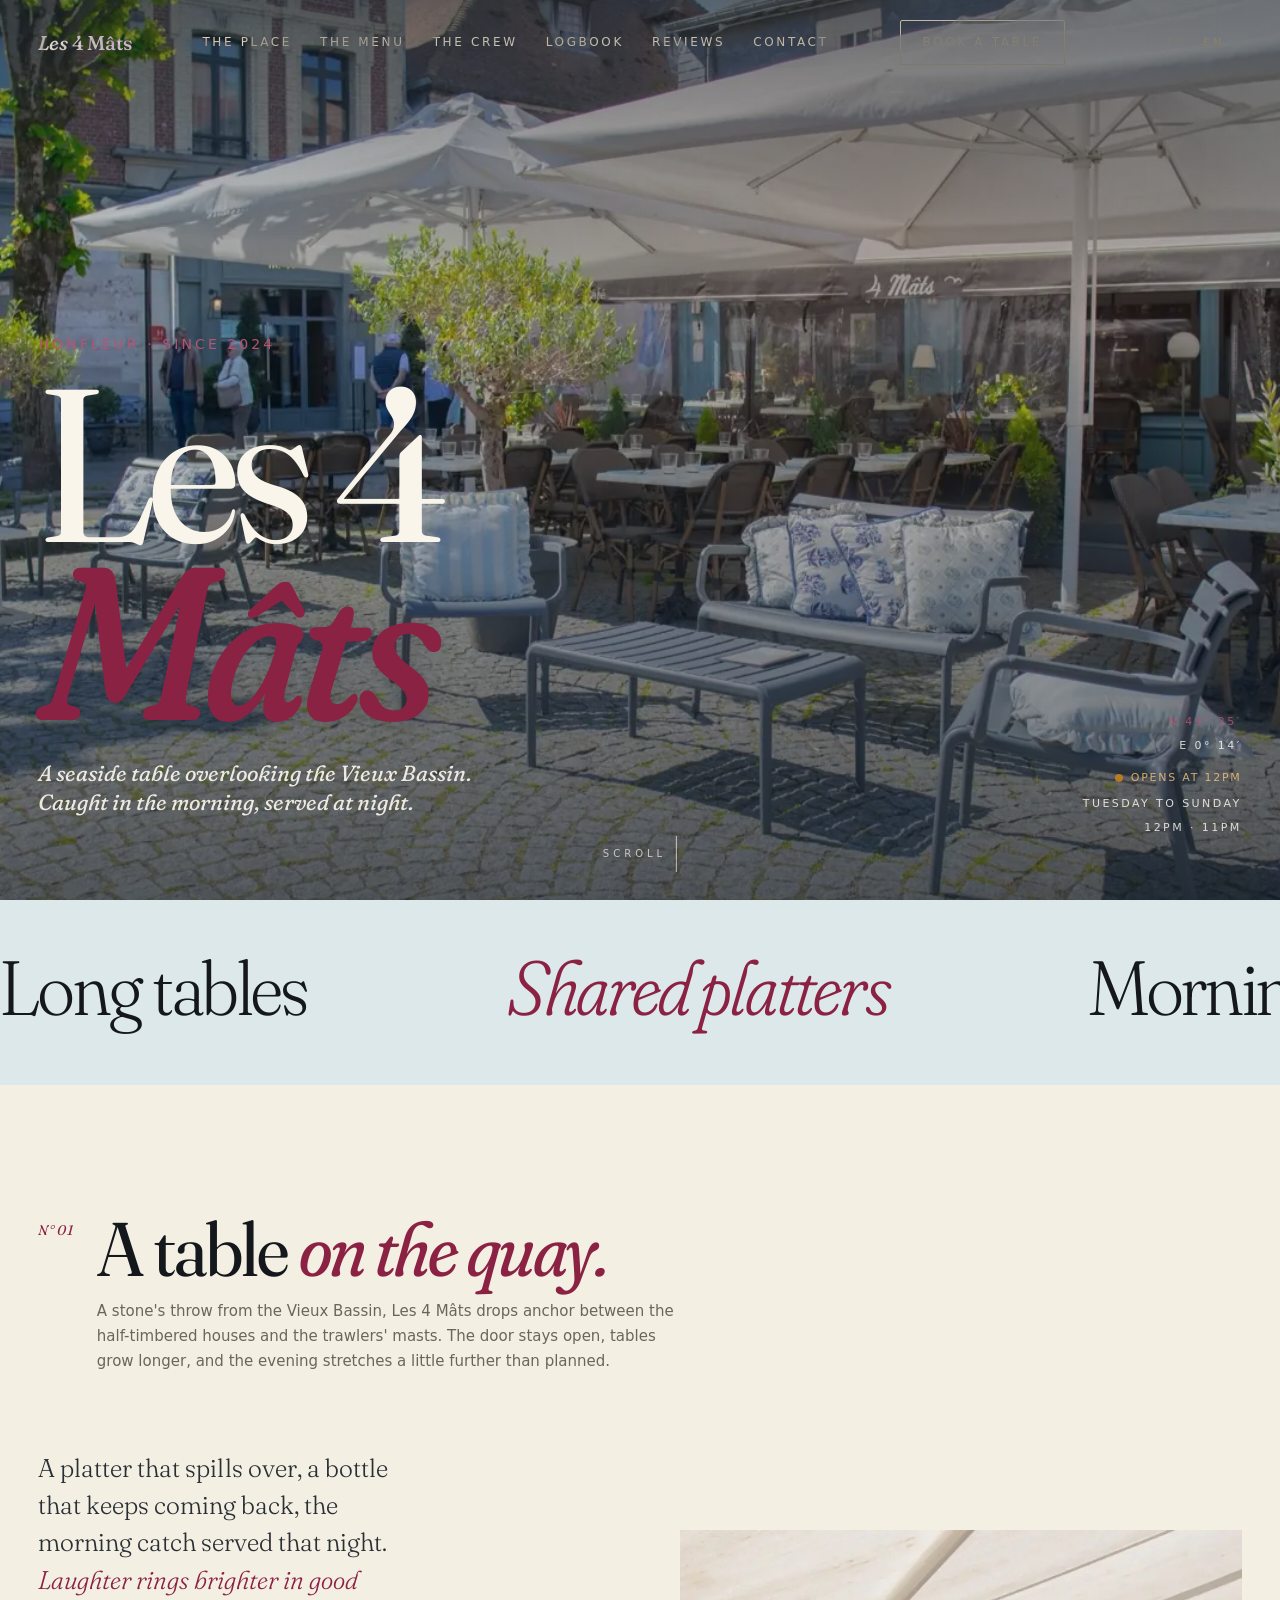
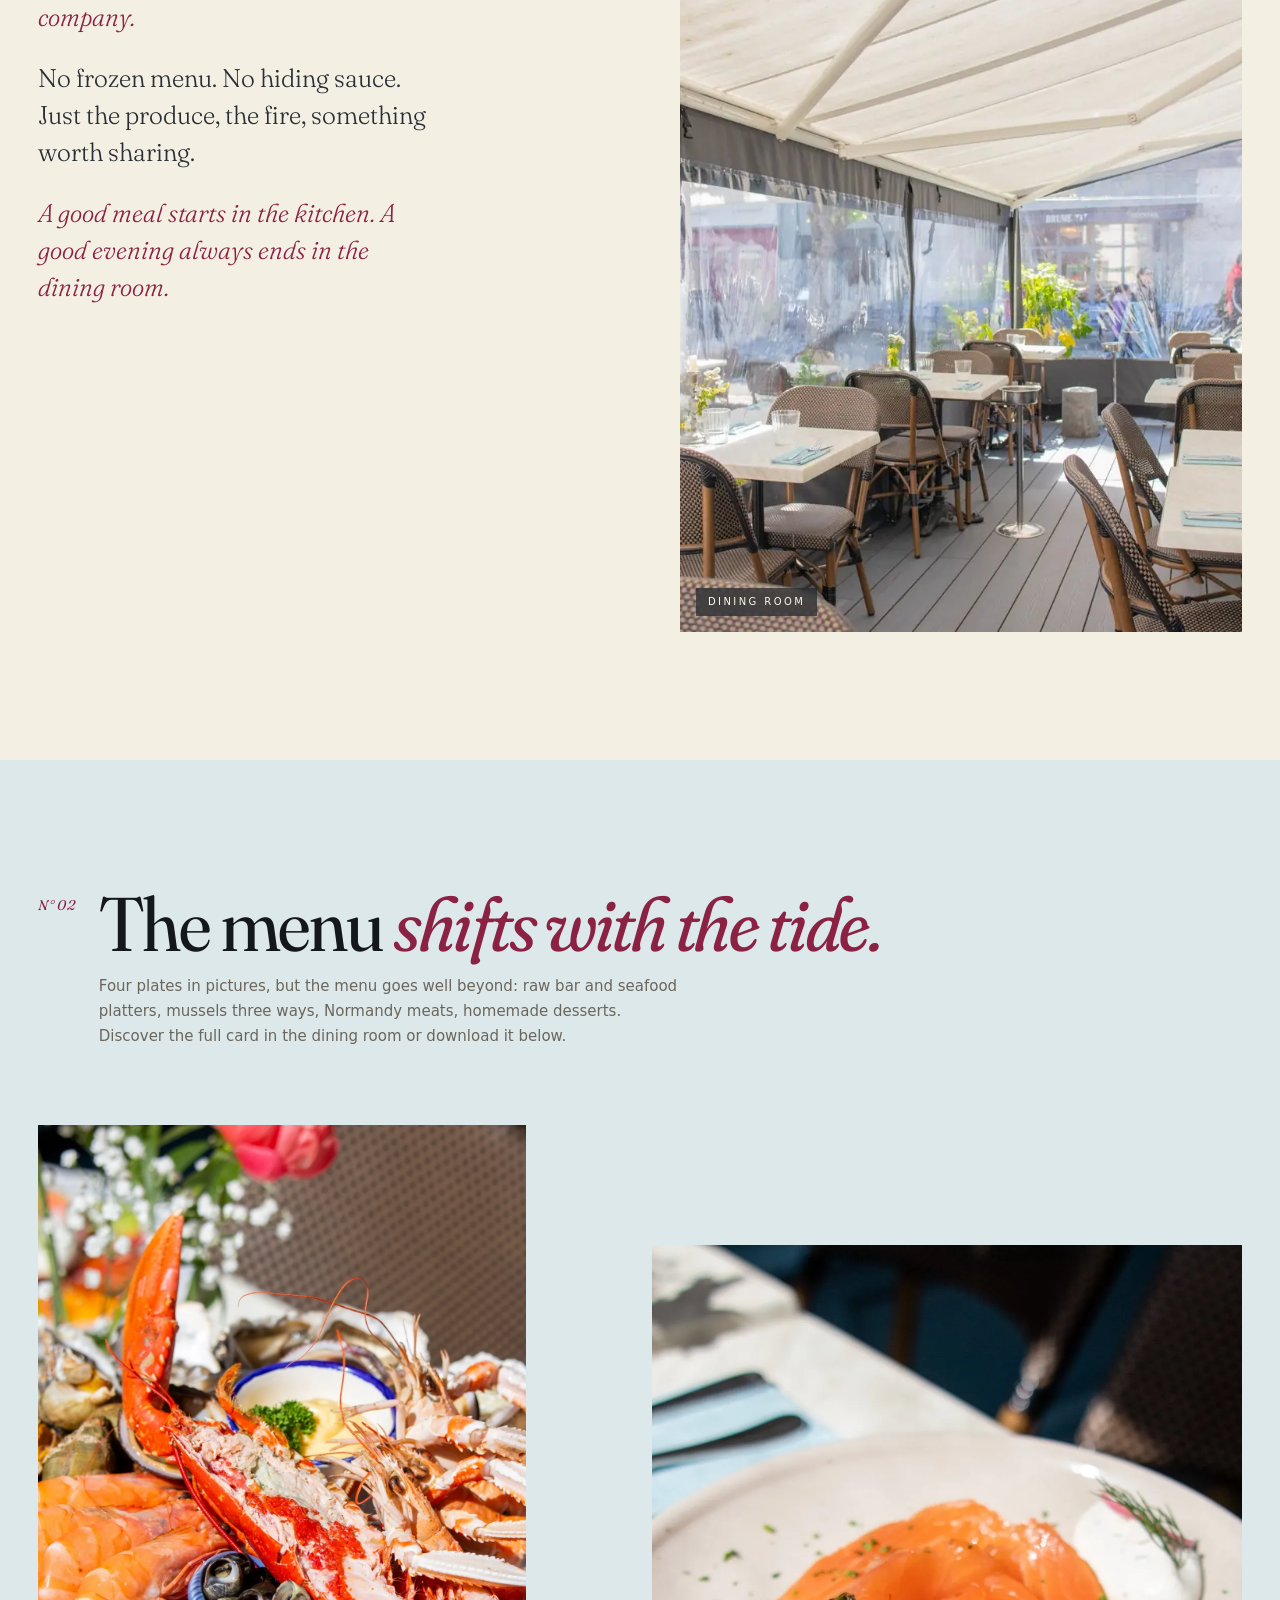
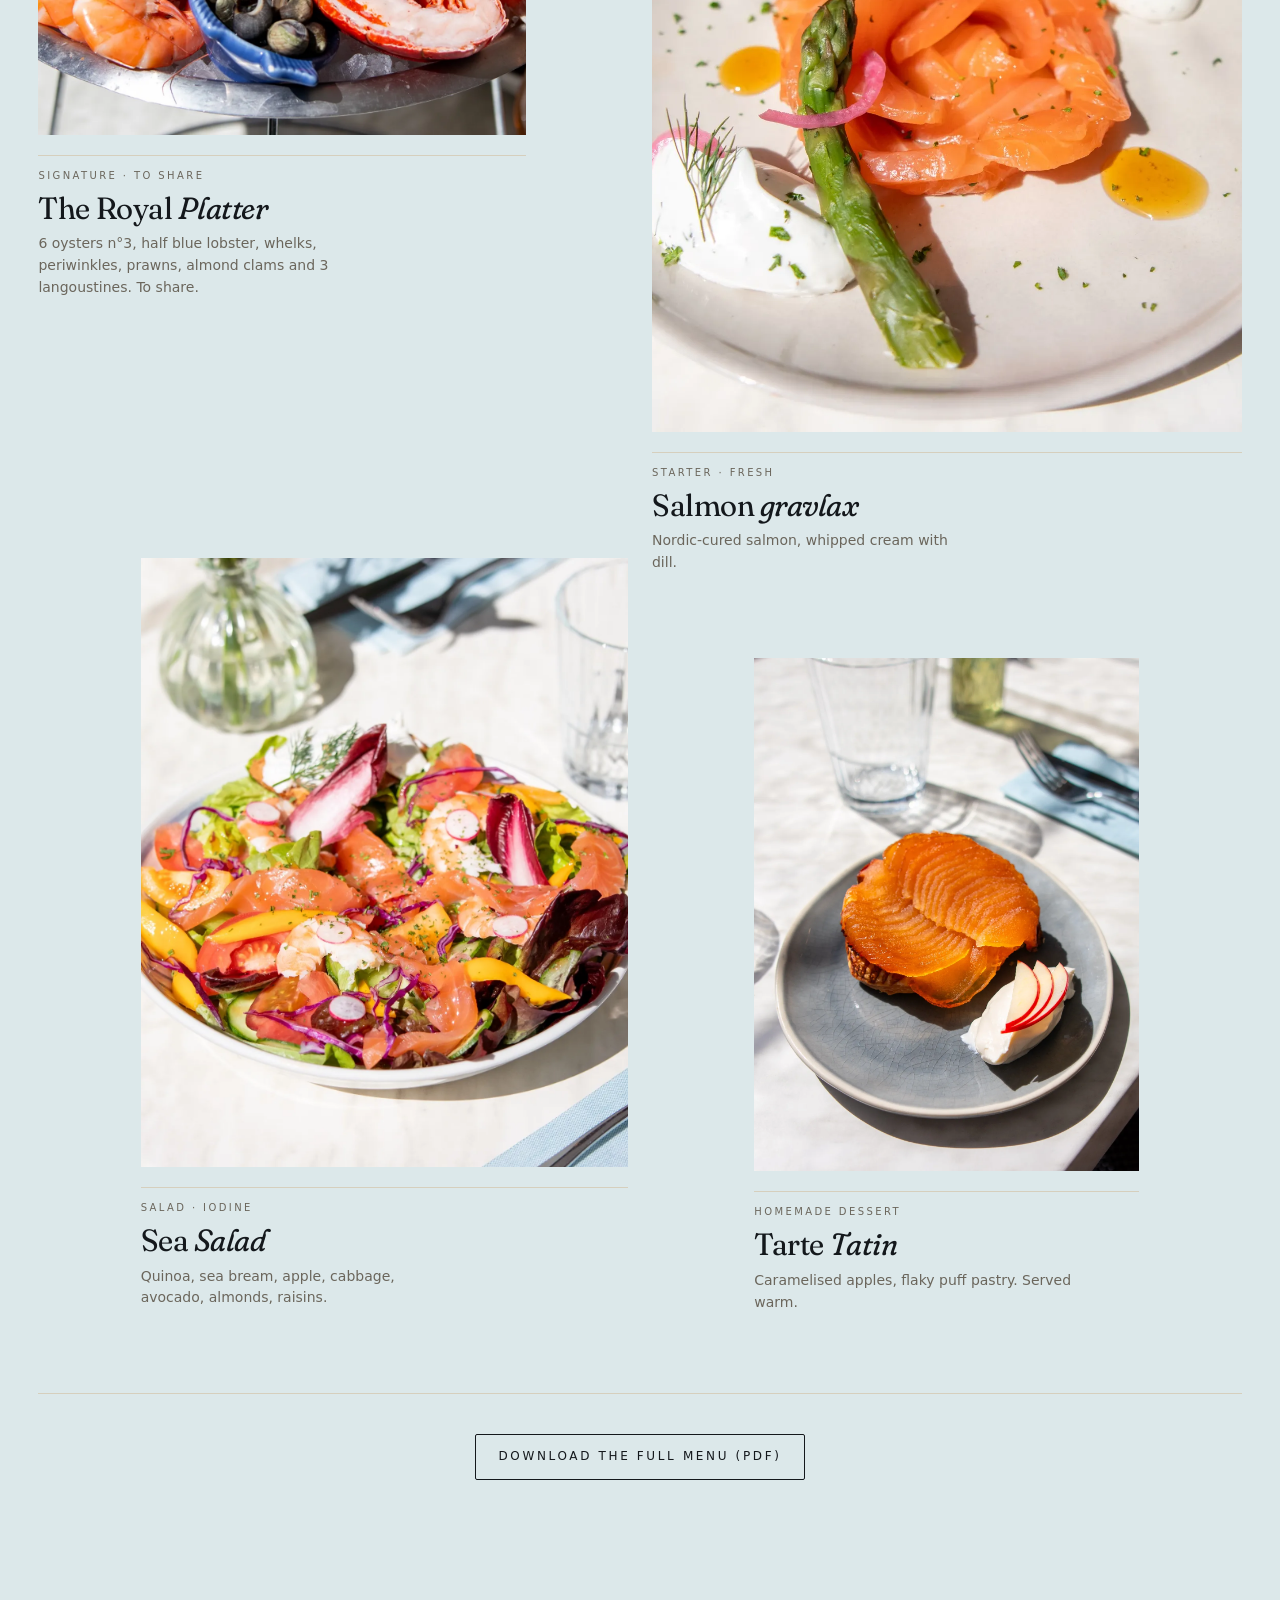
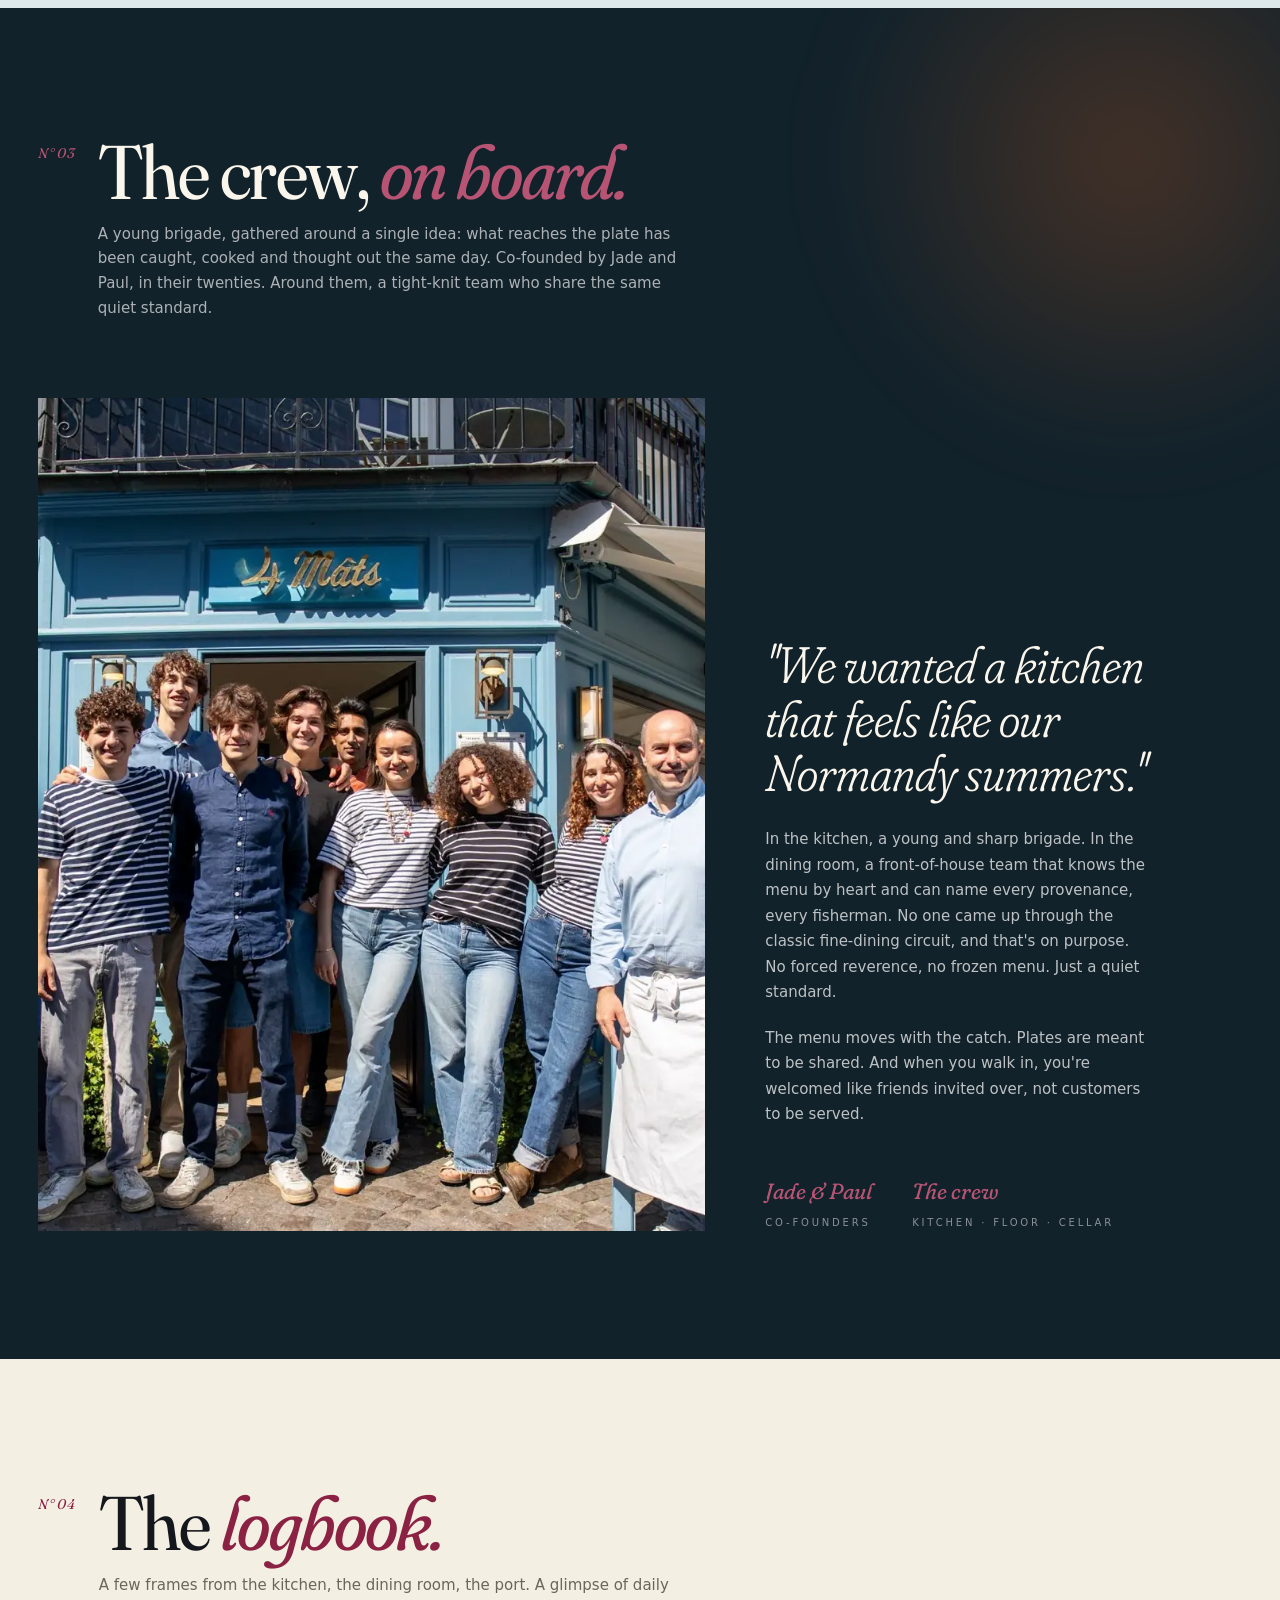
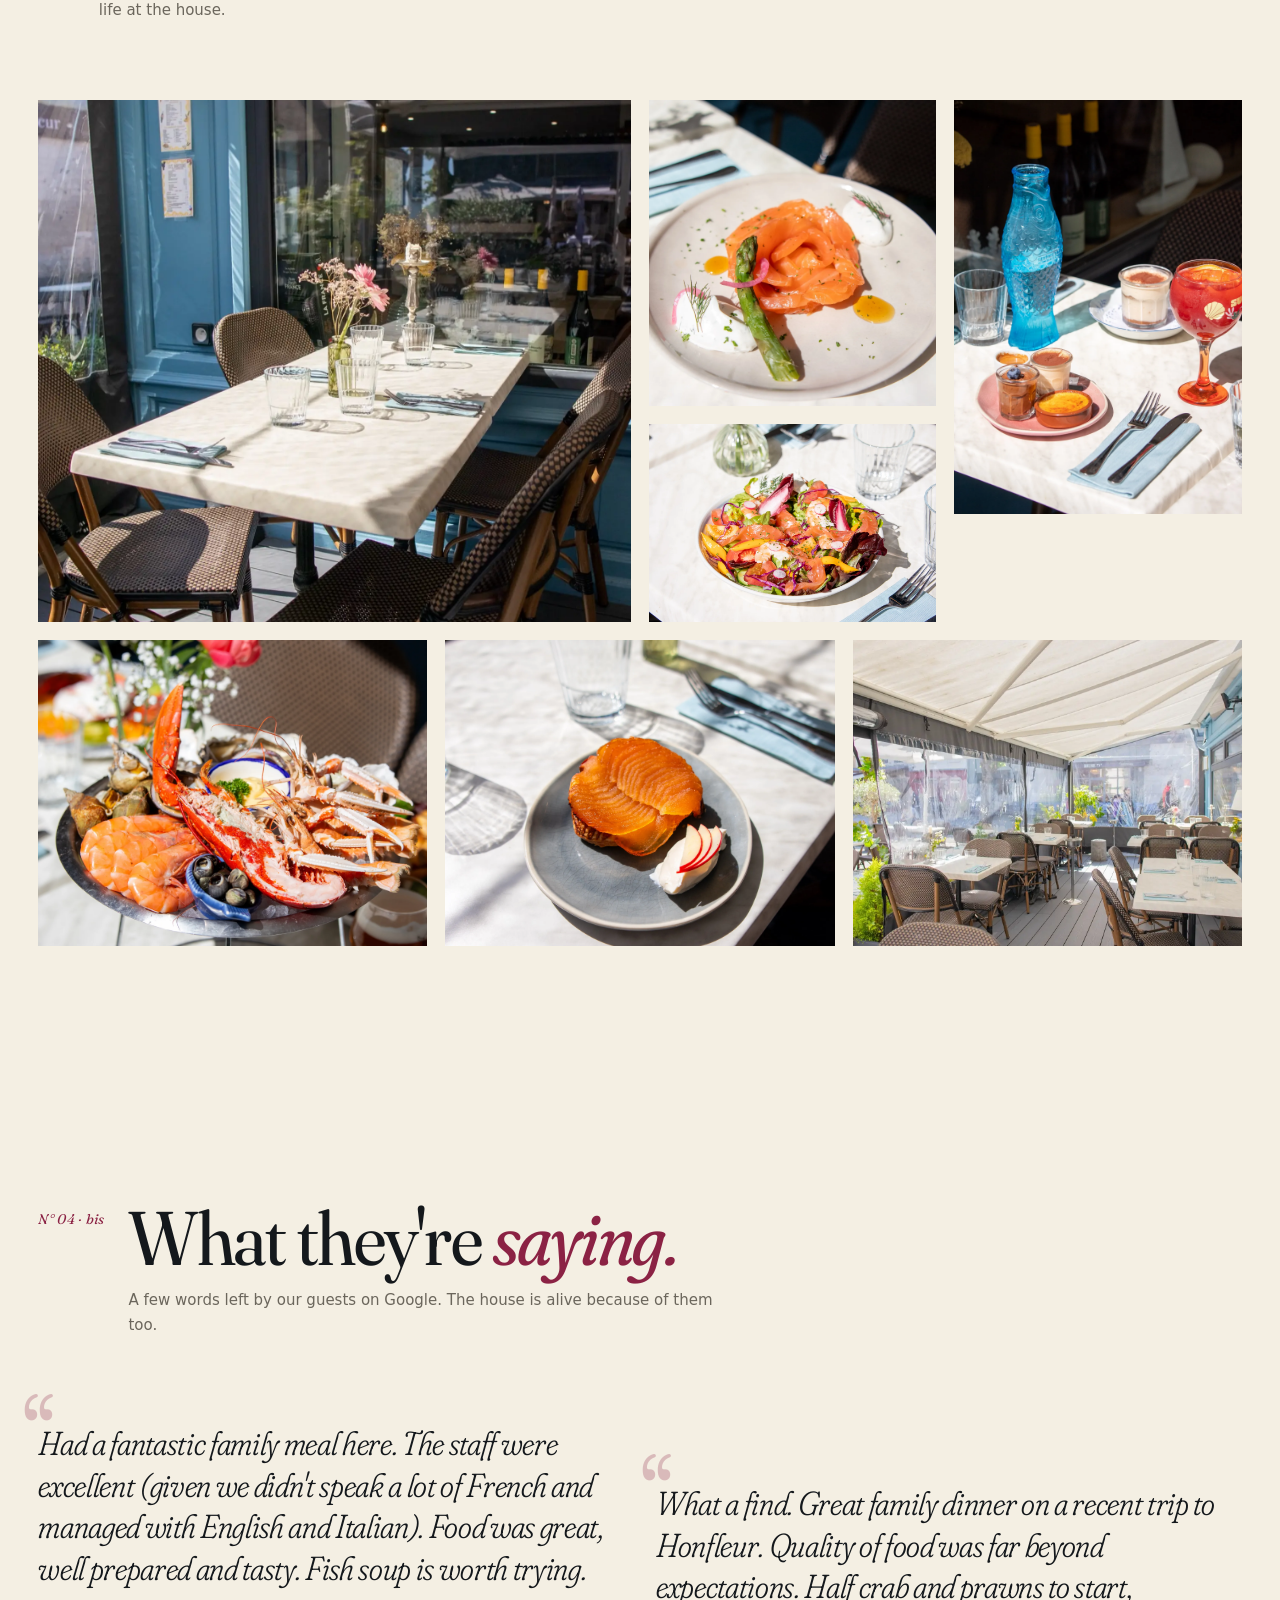
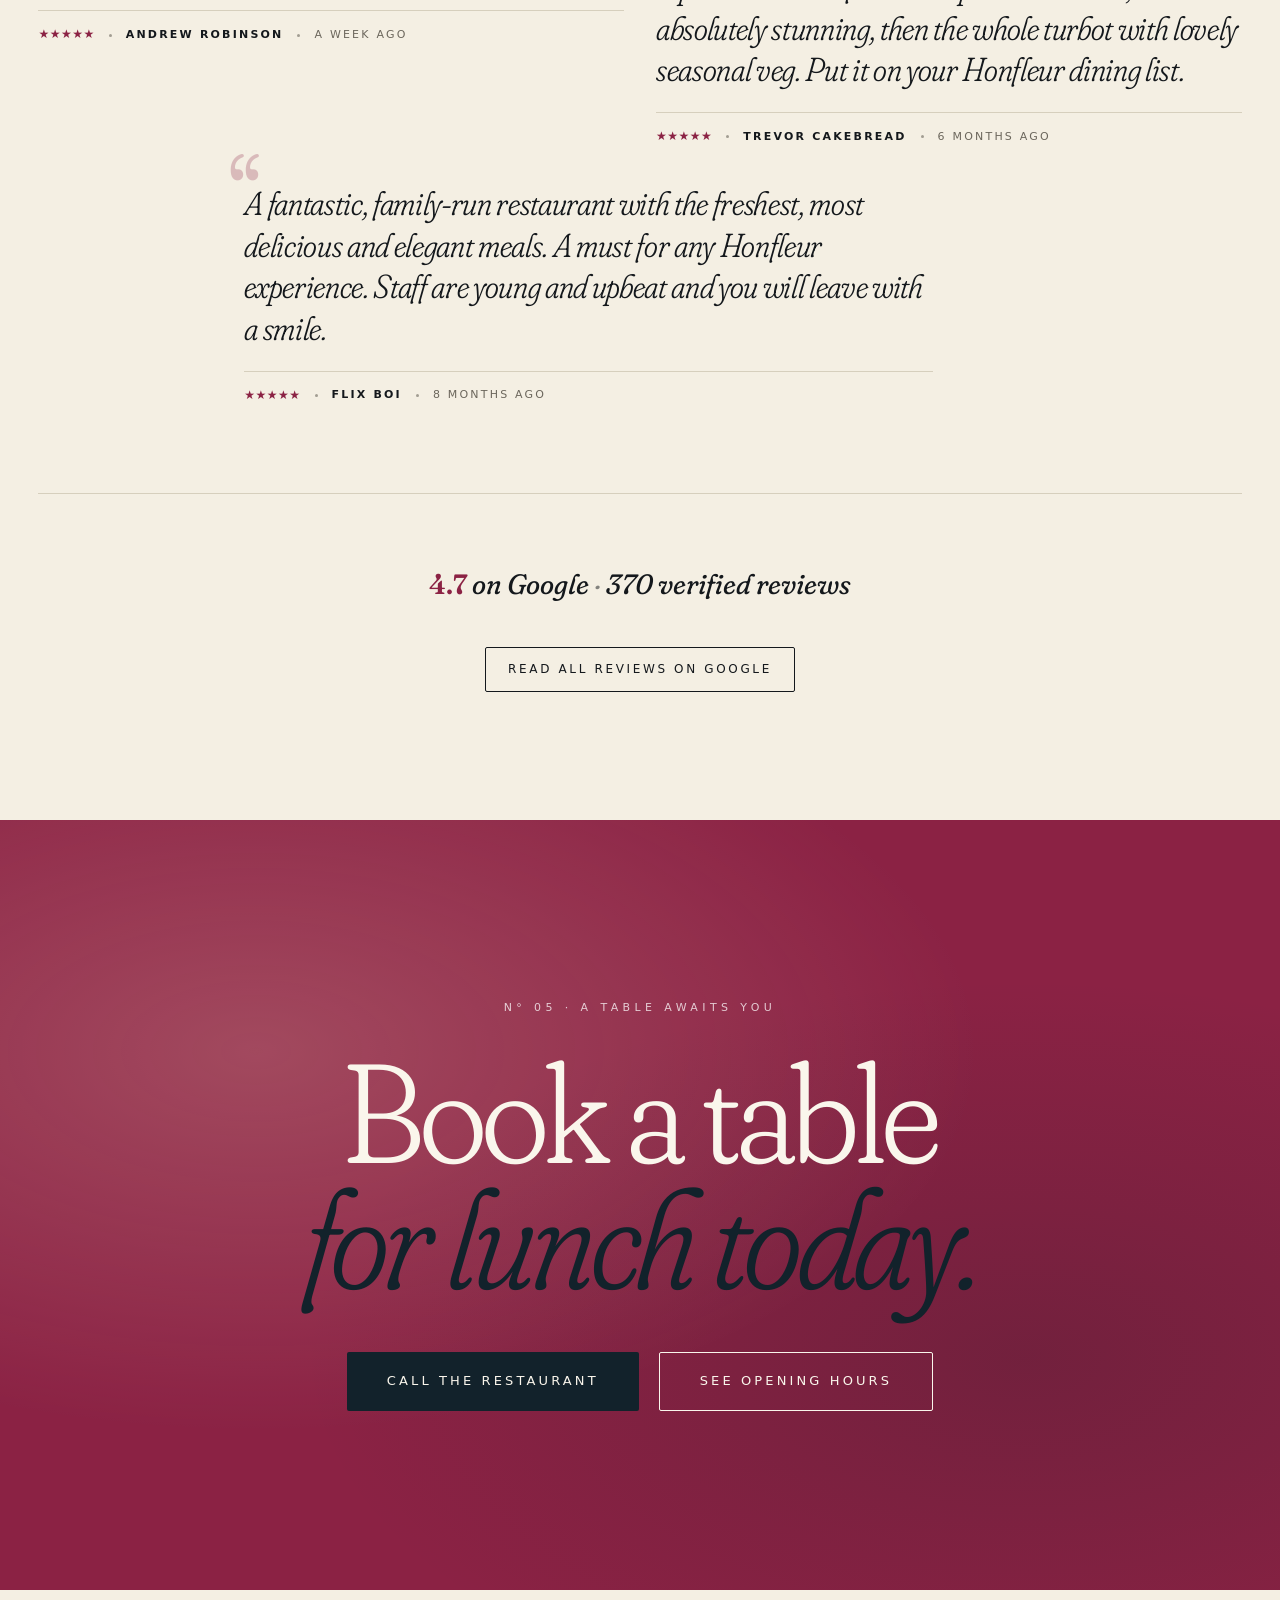
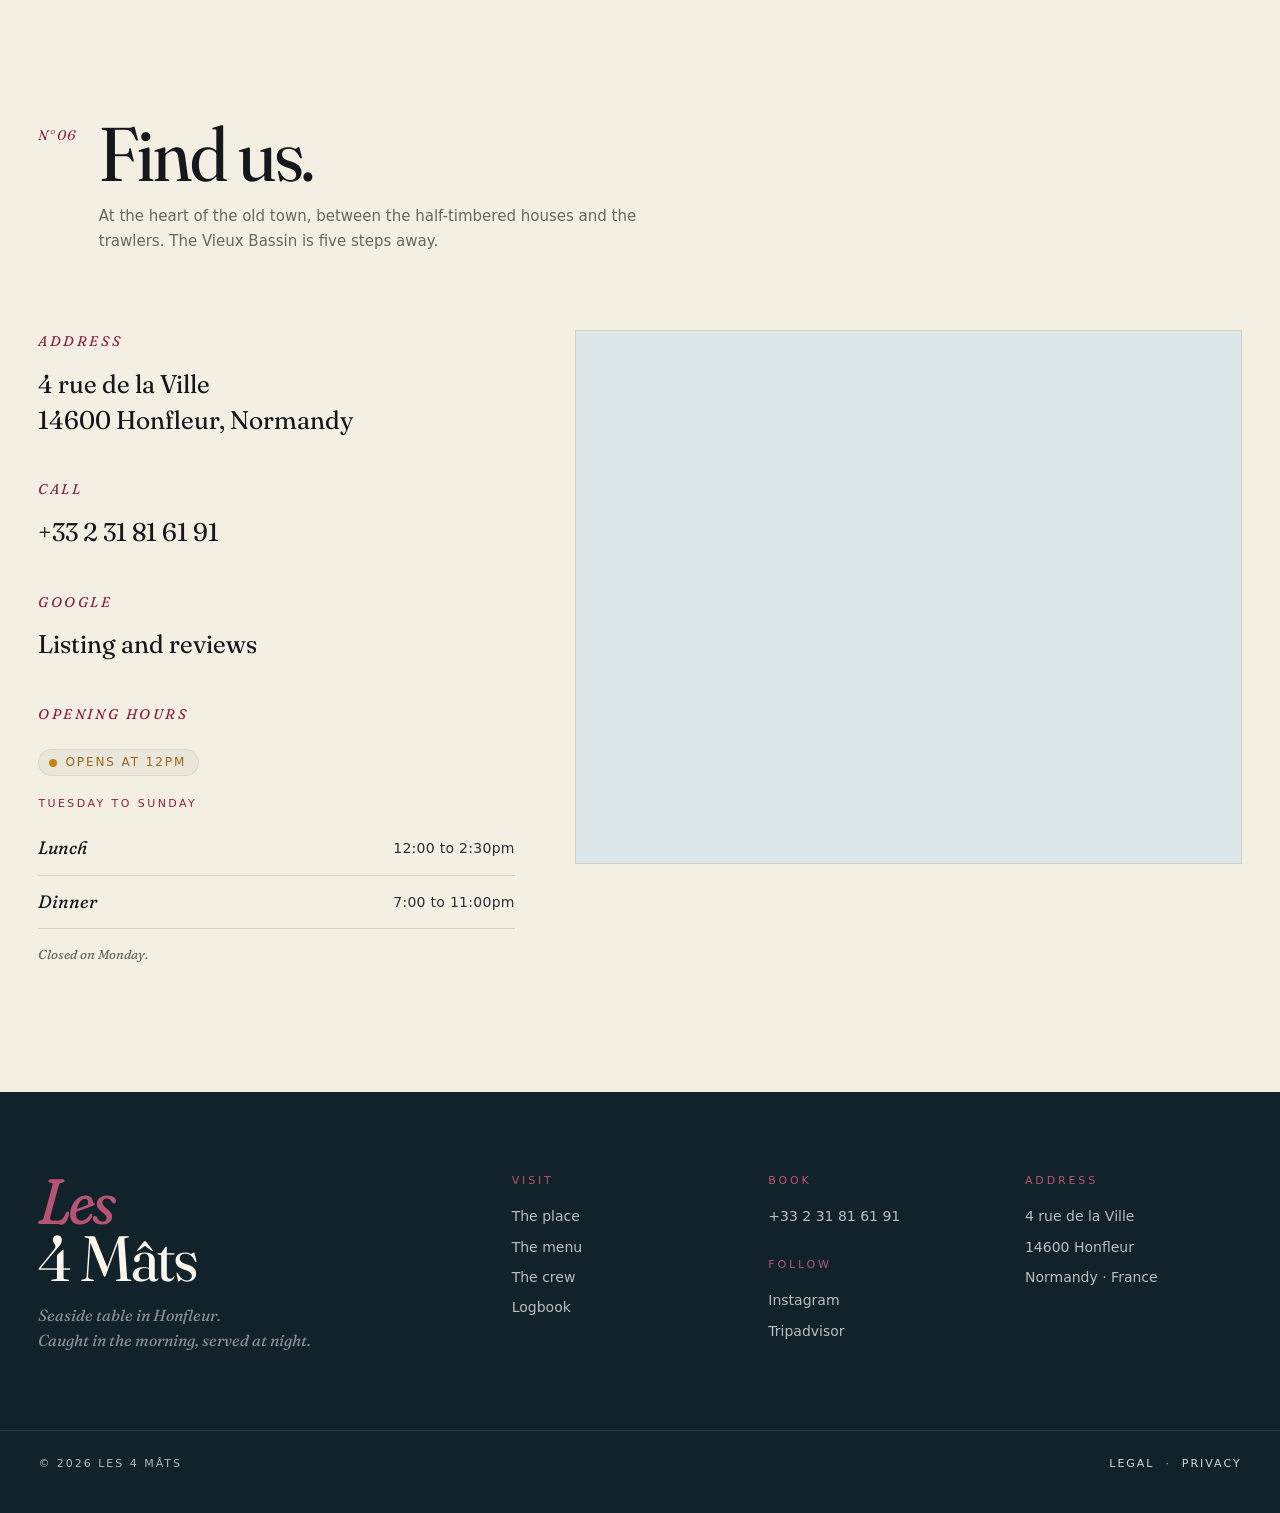
==== commit 424e44c4: "Refonte palette + tone convivial (retours Paul Pilard) Palette signature des moulins Les 4 Mats : - " ====
--- a/en/index.html
+++ b/en/index.html
@@ -371,21 +371,21 @@
 
 <div class="intro">
   <div class="intro__track" aria-hidden="true">
-    <span>Daily catch</span>
+    <span>Long tables</span>
     <span class="dot"></span>
-    <span><em>Seafood platters</em></span>
+    <span><em>Shared platters</em></span>
     <span class="dot"></span>
-    <span>Port of Honfleur</span>
+    <span>Morning catch</span>
     <span class="dot"></span>
-    <span><em>The crew</em></span>
+    <span><em>Evening laughter</em></span>
     <span class="dot"></span>
-    <span>Daily catch</span>
+    <span>Long tables</span>
     <span class="dot"></span>
-    <span><em>Seafood platters</em></span>
+    <span><em>Shared platters</em></span>
     <span class="dot"></span>
-    <span>Port of Honfleur</span>
+    <span>Morning catch</span>
     <span class="dot"></span>
-    <span><em>The crew</em></span>
+    <span><em>Evening laughter</em></span>
     <span class="dot"></span>
   </div>
 </div>
@@ -396,15 +396,15 @@
       <span class="num">N° 01</span>
       <div class="titles">
         <h2>A table <em>on the quay.</em></h2>
-        <p>A stone's throw from the Vieux Bassin, Les 4 Mâts drops anchor between the half-timbered houses and the trawlers' masts. A port that smells of iodine, a kitchen that lives off it.</p>
+        <p>A stone's throw from the Vieux Bassin, Les 4 Mâts drops anchor between the half-timbered houses and the trawlers' masts. The door stays open, tables grow longer, and the evening stretches a little further than planned.</p>
       </div>
     </div>
 
     <div class="concept__grid">
       <div class="concept__text reveal">
-        <p>We work with the fishermen along the coast, day to day. <em>What comes in at dawn leaves on the plate at night.</em></p>
-        <p>No frozen menu. No hiding sauce. Just the produce, the fire, a vinaigrette.</p>
-        <p><em>Simpler than it sounds. Harder than it looks.</em></p>
+        <p>A platter that spills over, a bottle that keeps coming back, the morning catch served that night. <em>Laughter rings brighter in good company.</em></p>
+        <p>No frozen menu. No hiding sauce. Just the produce, the fire, something worth sharing.</p>
+        <p><em>A good meal starts in the kitchen. A good evening always ends in the dining room.</em></p>
       </div>
       <div></div>
       <div class="concept__image reveal" style="--delay: .15s;">
--- a/assets/css/style.css
+++ b/assets/css/style.css
@@ -1,10 +1,10 @@
 :root {
-  --bg:       #F4EFE3;   --bg-mist:  #E4EAE8;   --bg-deep:  #0F1A22;   --ink:      #14181C;
+  --bg:       #F4EFE3;   --bg-mist:  #DCE8EA;   --bg-deep:  #12222B;   --ink:      #14181C;
   --ink-soft: #2A2F35;
   --muted:    #6B665C;
   --faint:    #9E988A;
   --line:     #D6CFBD;
-  --accent:   #A64F1F;   --accent-2: #D2886A;   --marine:   #18384A;
+  --accent:   #8B2244;   --accent-2: #B85473;   --marine:   #A3C5CB;
   --cream-hi: #FAF6EC;
 
   --ff-display: "Fraunces", "Times New Roman", serif;
@@ -266,8 +266,10 @@
 }
 .hero__title .and {
   font-style: italic;
+  font-weight: 500;
   font-variation-settings: "opsz" 144, "SOFT" 100, "WONK" 1;
-  color: var(--accent-2);
+  color: var(--accent);
+  text-shadow: 0 2px 24px rgba(0,0,0,0.22);
 }
 .hero__sub {
   font-family: var(--ff-body);
@@ -340,7 +342,7 @@
 
 .intro {
   background: var(--bg-mist);
-  padding: clamp(50px, 7vw, 90px) 0;
+  padding: clamp(28px, 4vw, 50px) 0;
   overflow: hidden;
 }
 .intro__track {
@@ -351,7 +353,7 @@
   font-family: var(--ff-display);
   font-weight: 300;
   font-variation-settings: "opsz" 144, "SOFT" 60, "WONK" 1;
-  font-size: clamp(48px, 10vw, 140px);
+  font-size: clamp(32px, 6vw, 78px);
   letter-spacing: -0.02em;
   color: var(--ink);
   line-height: 1;
@@ -1221,7 +1223,7 @@
   }
   .hero__scroll { display: none; }
 
-  .intro__track { font-size: clamp(42px, 9vw, 88px); gap: 50px; }
+  .intro__track { font-size: clamp(28px, 5vw, 58px); gap: 40px; }
   .intro__track .dot { width: 6px; height: 6px; margin: 0 12px 12px; }
 
   .concept__grid { grid-template-columns: 1fr; gap: 32px; }
@@ -1296,7 +1298,7 @@
   .hero__meta { font-size: 10px; line-height: 1.95; }
 
   .intro { padding: 46px 0; }
-  .intro__track { font-size: clamp(36px, 11vw, 56px); gap: 36px; }
+  .intro__track { font-size: clamp(24px, 7vw, 40px); gap: 28px; }
 
   .section-head {
     grid-template-columns: 1fr;
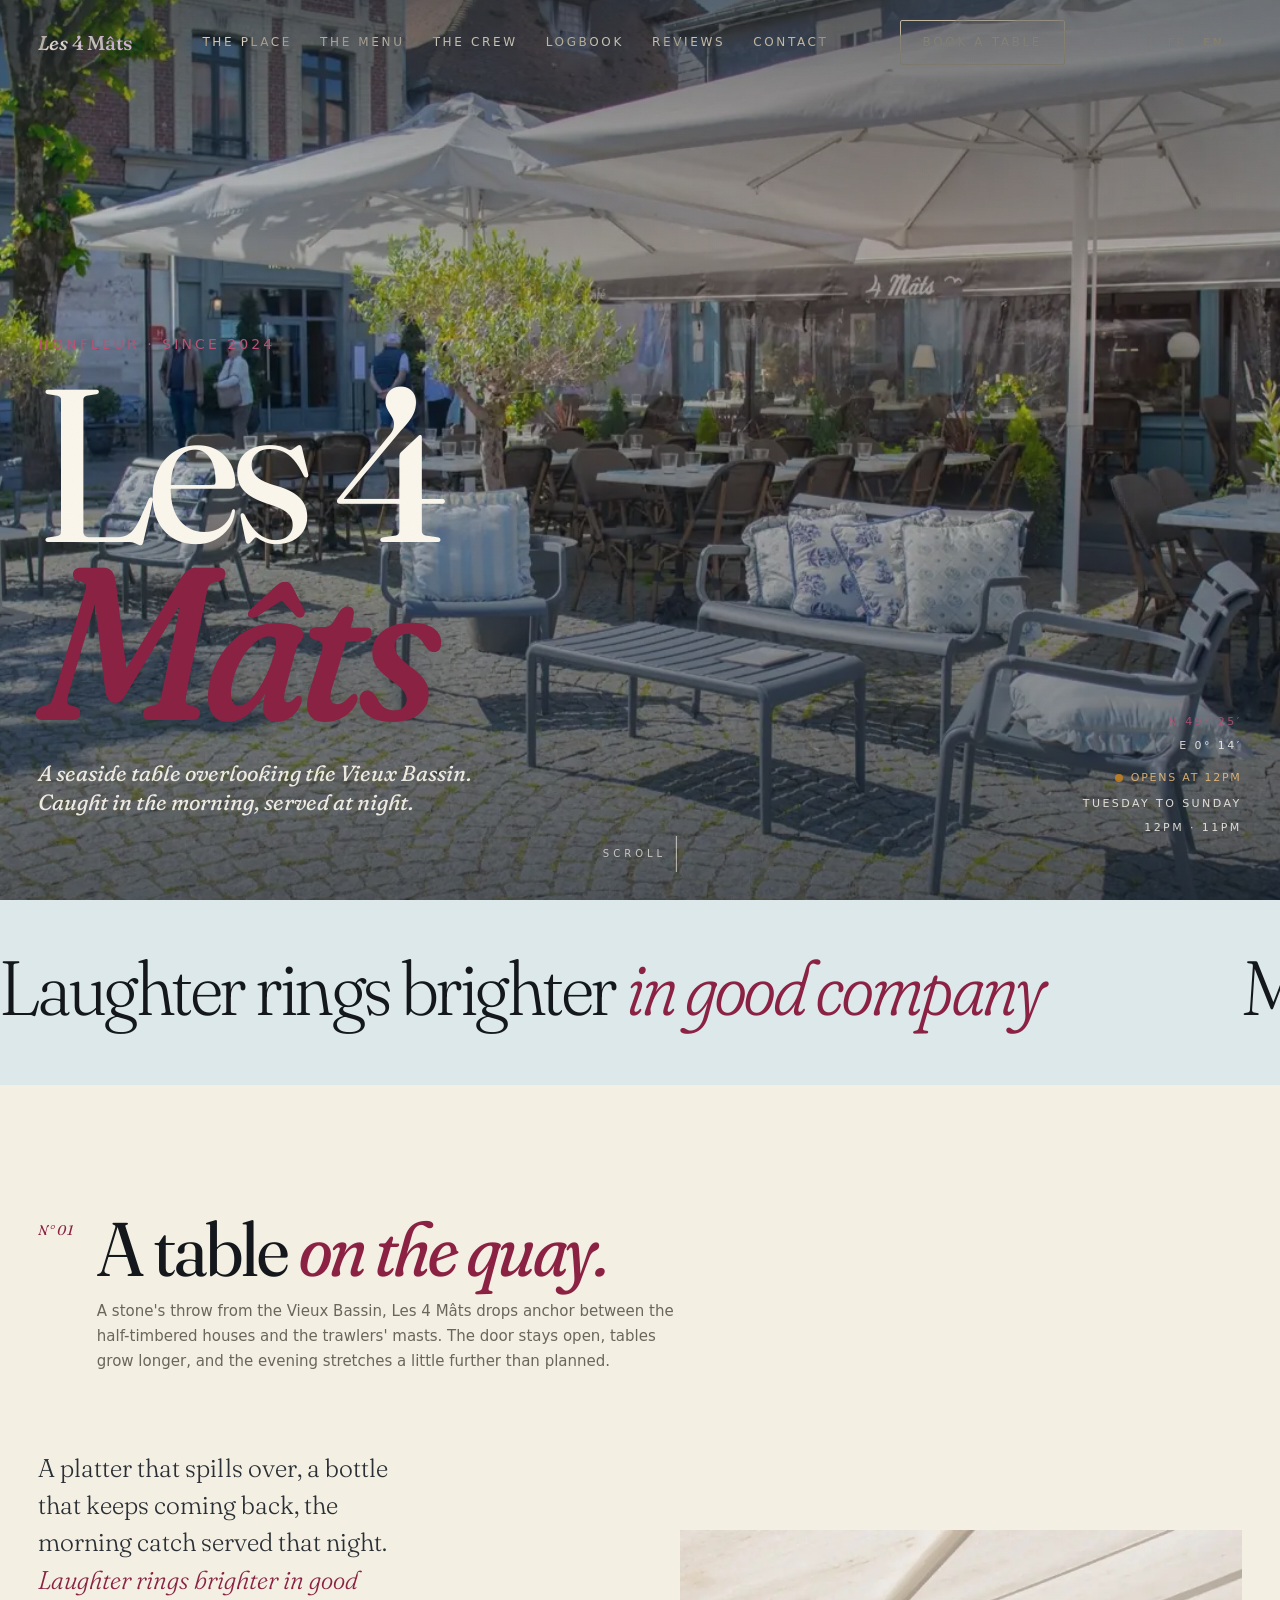
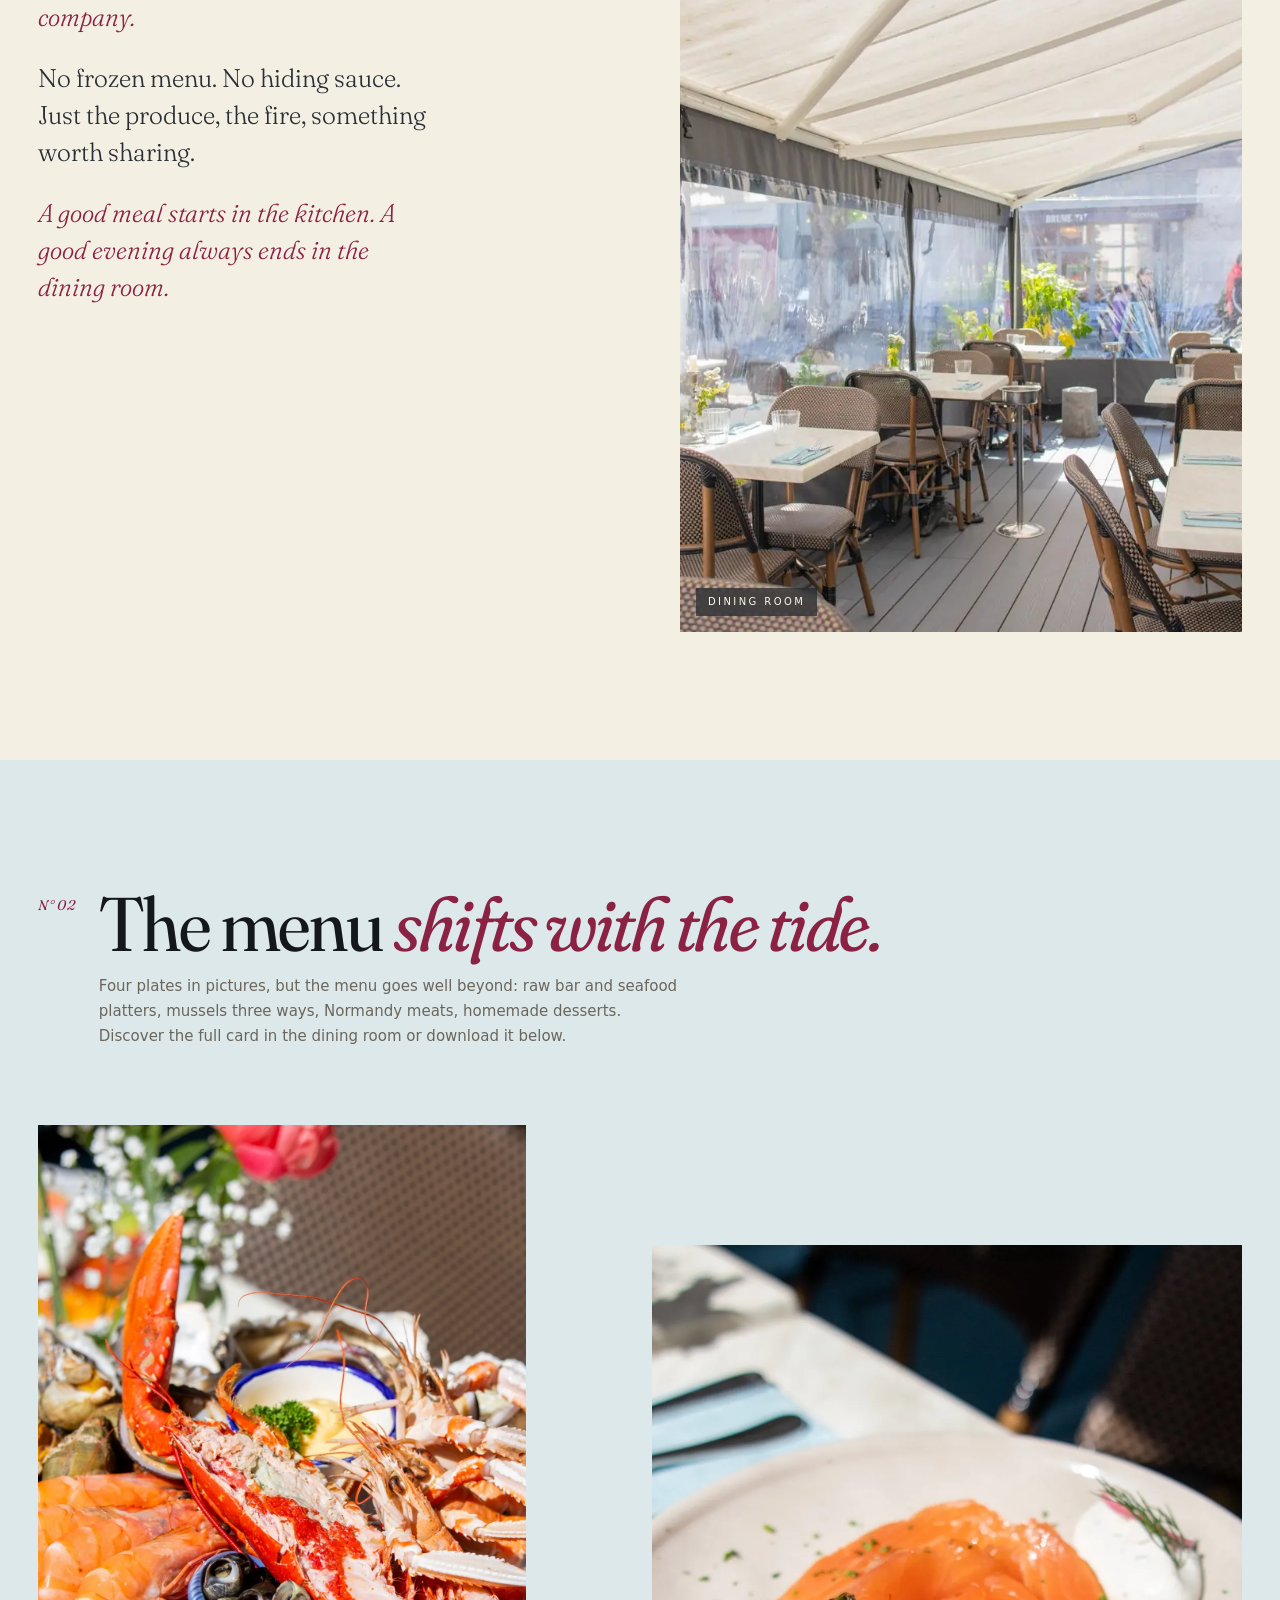
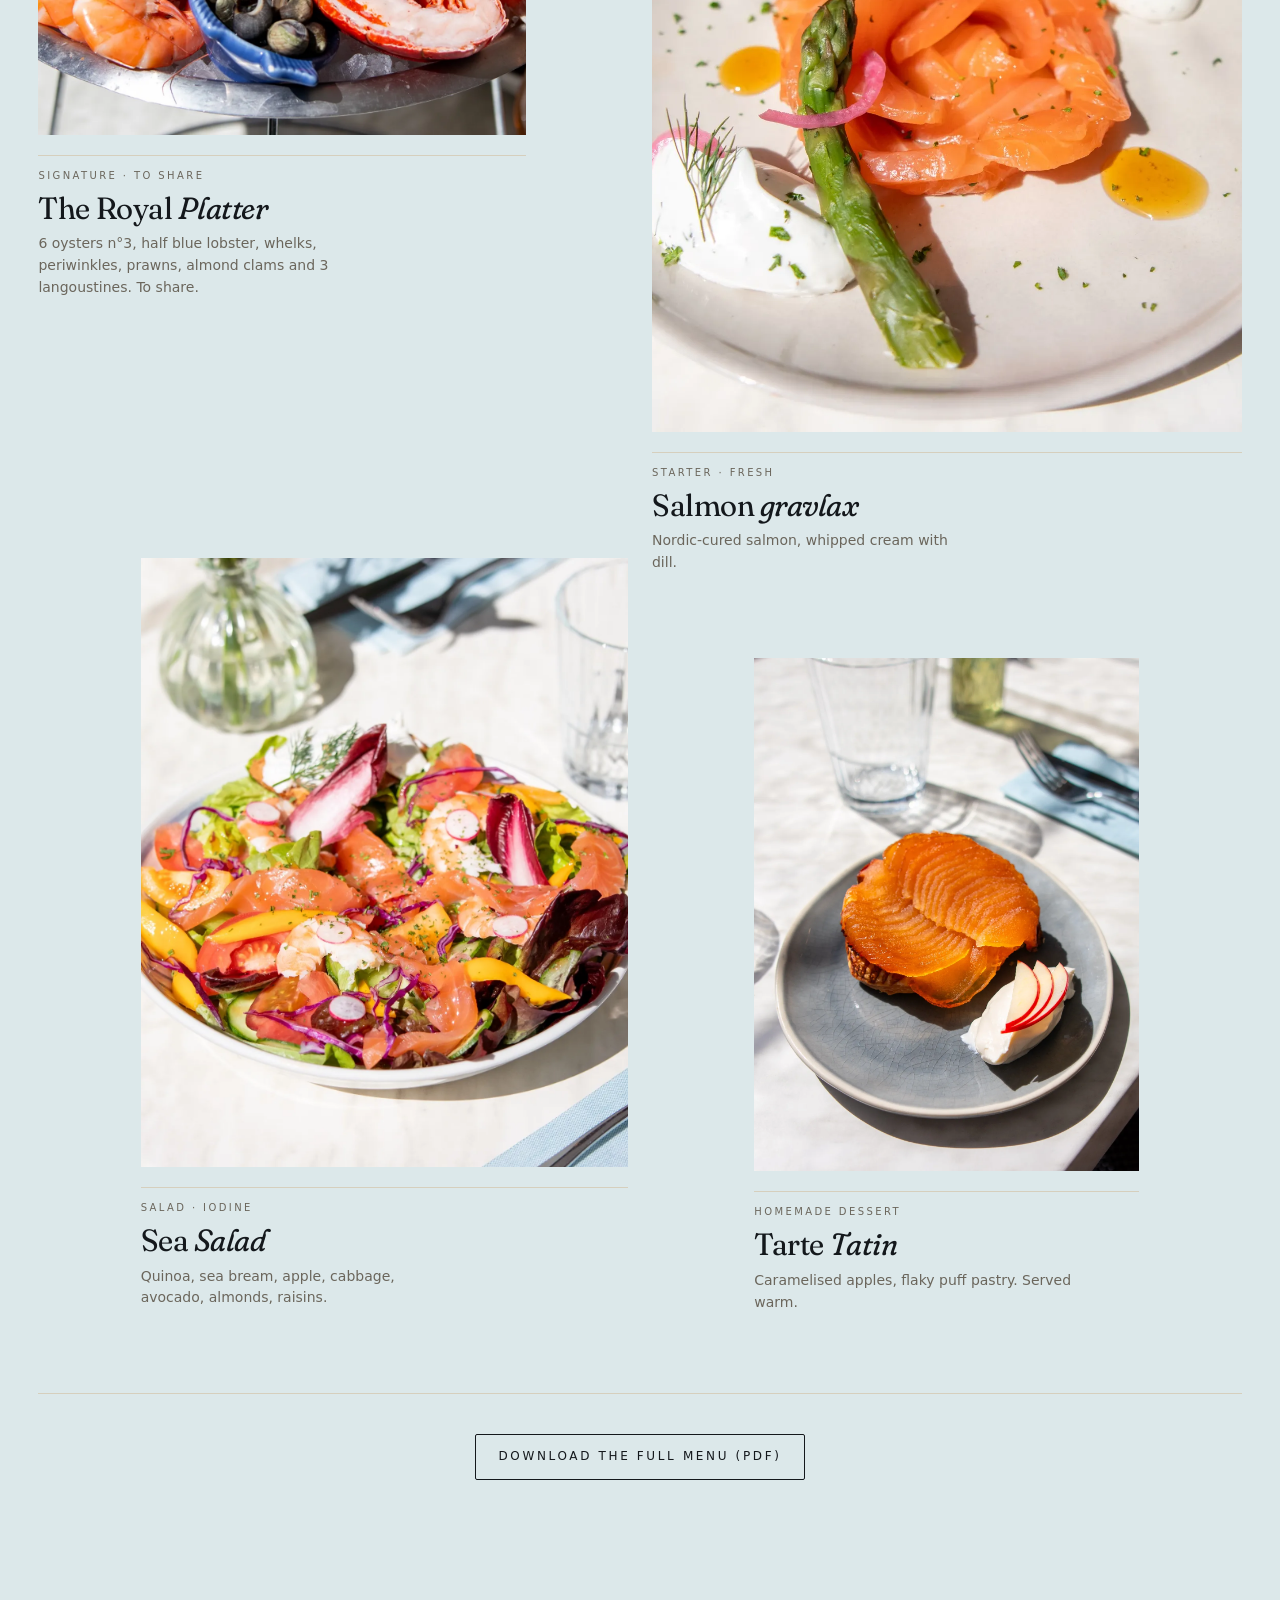
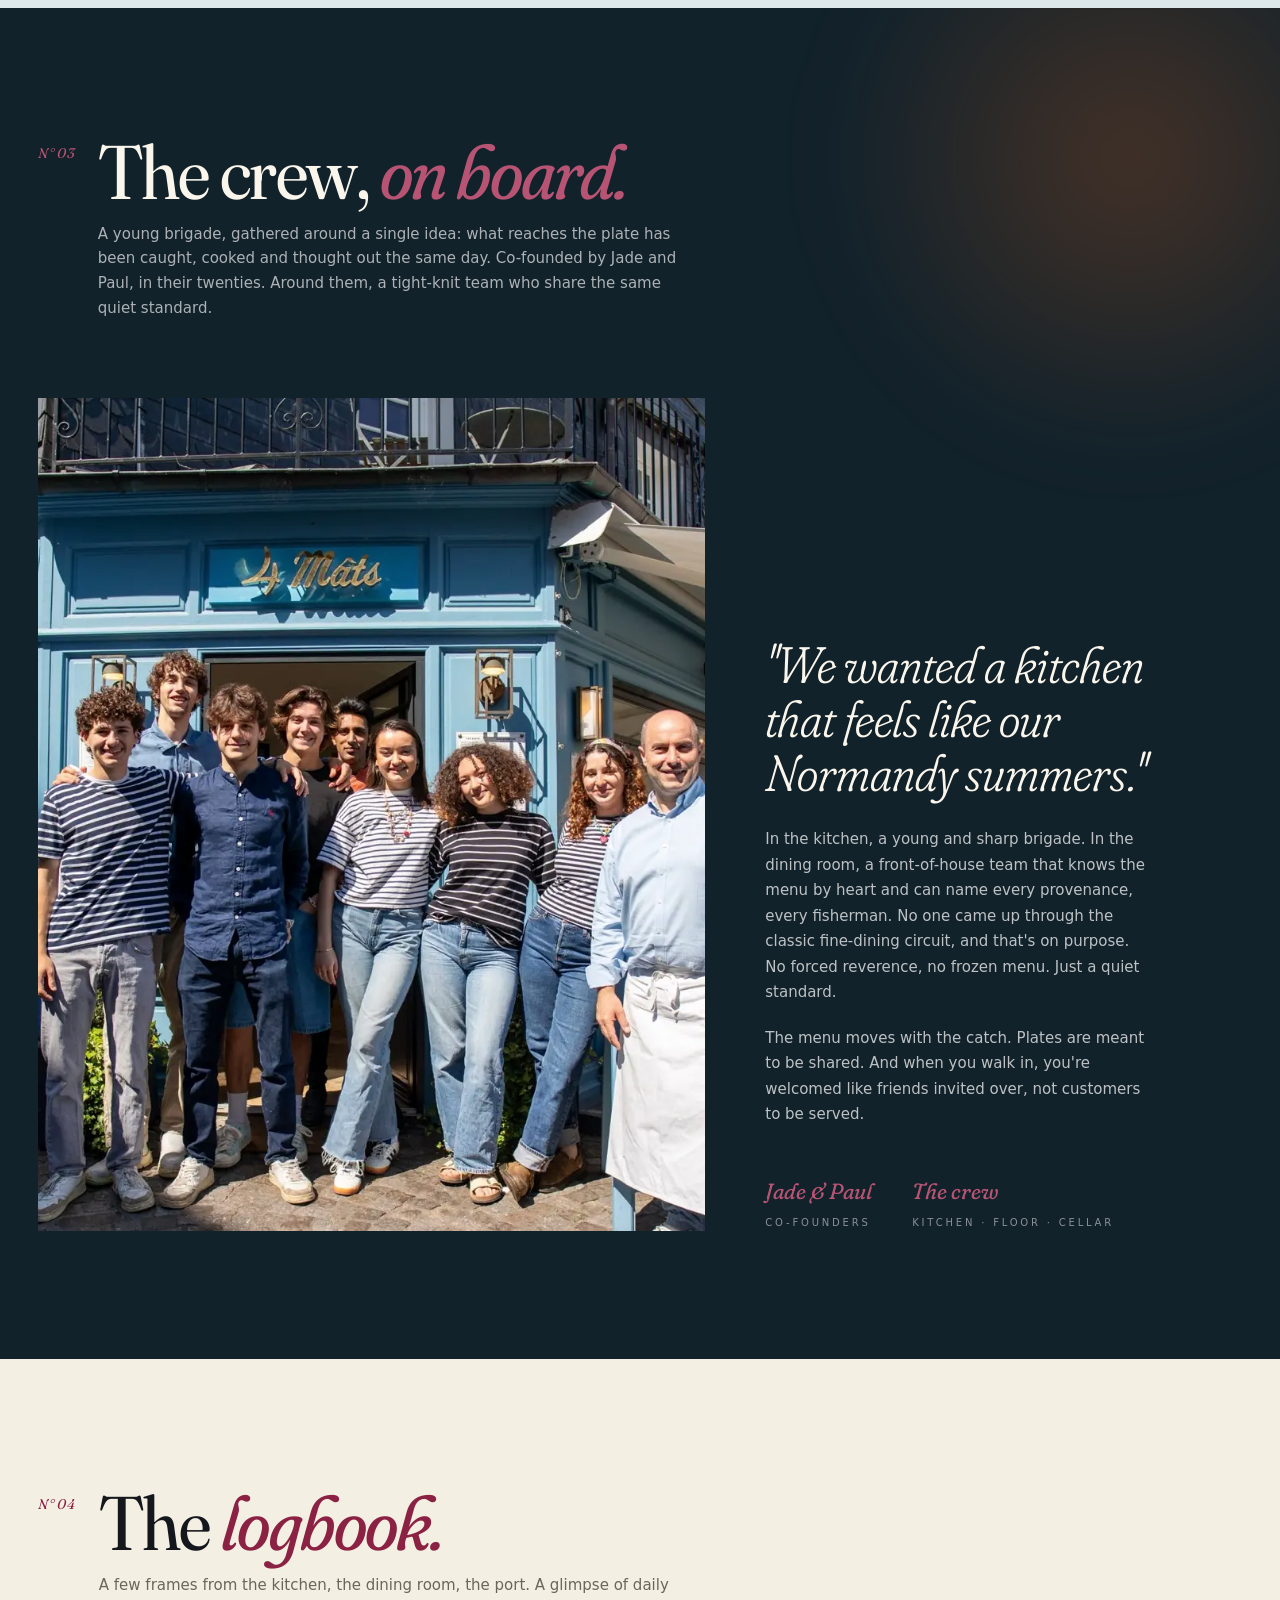
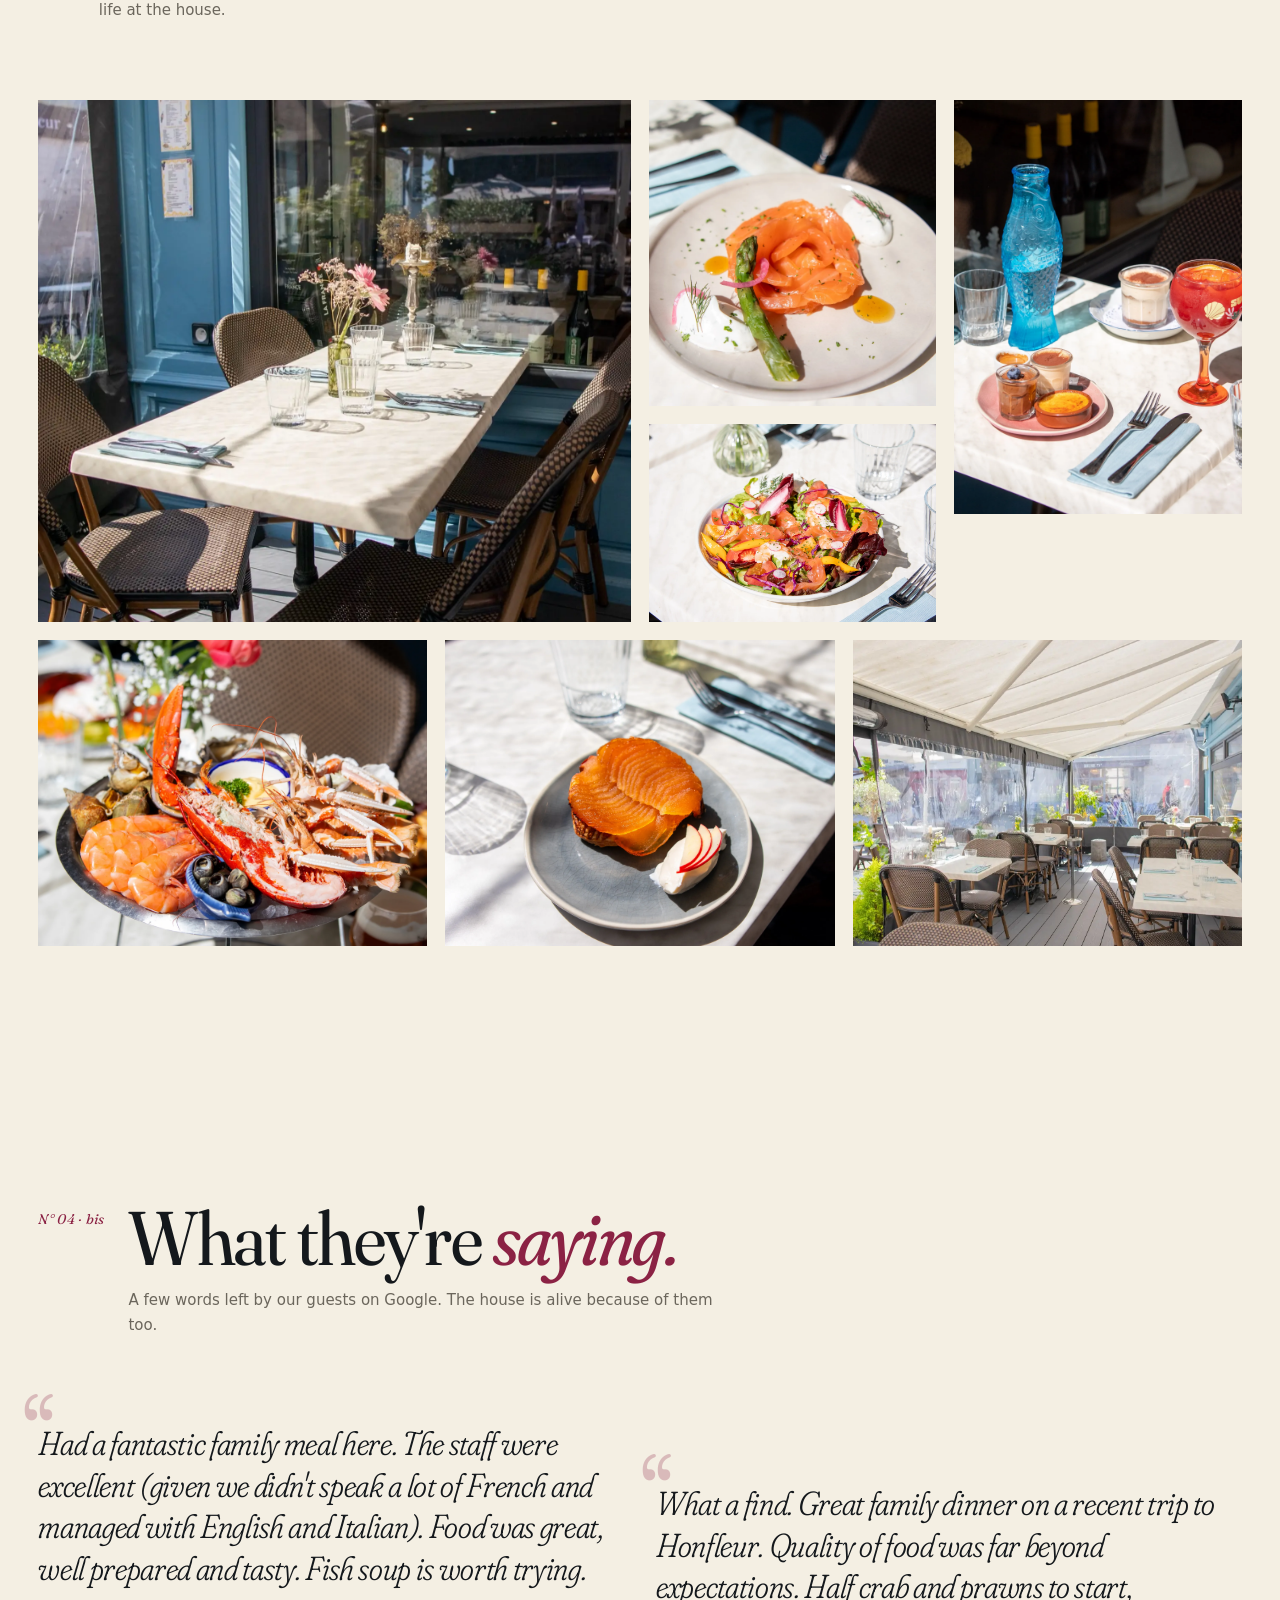
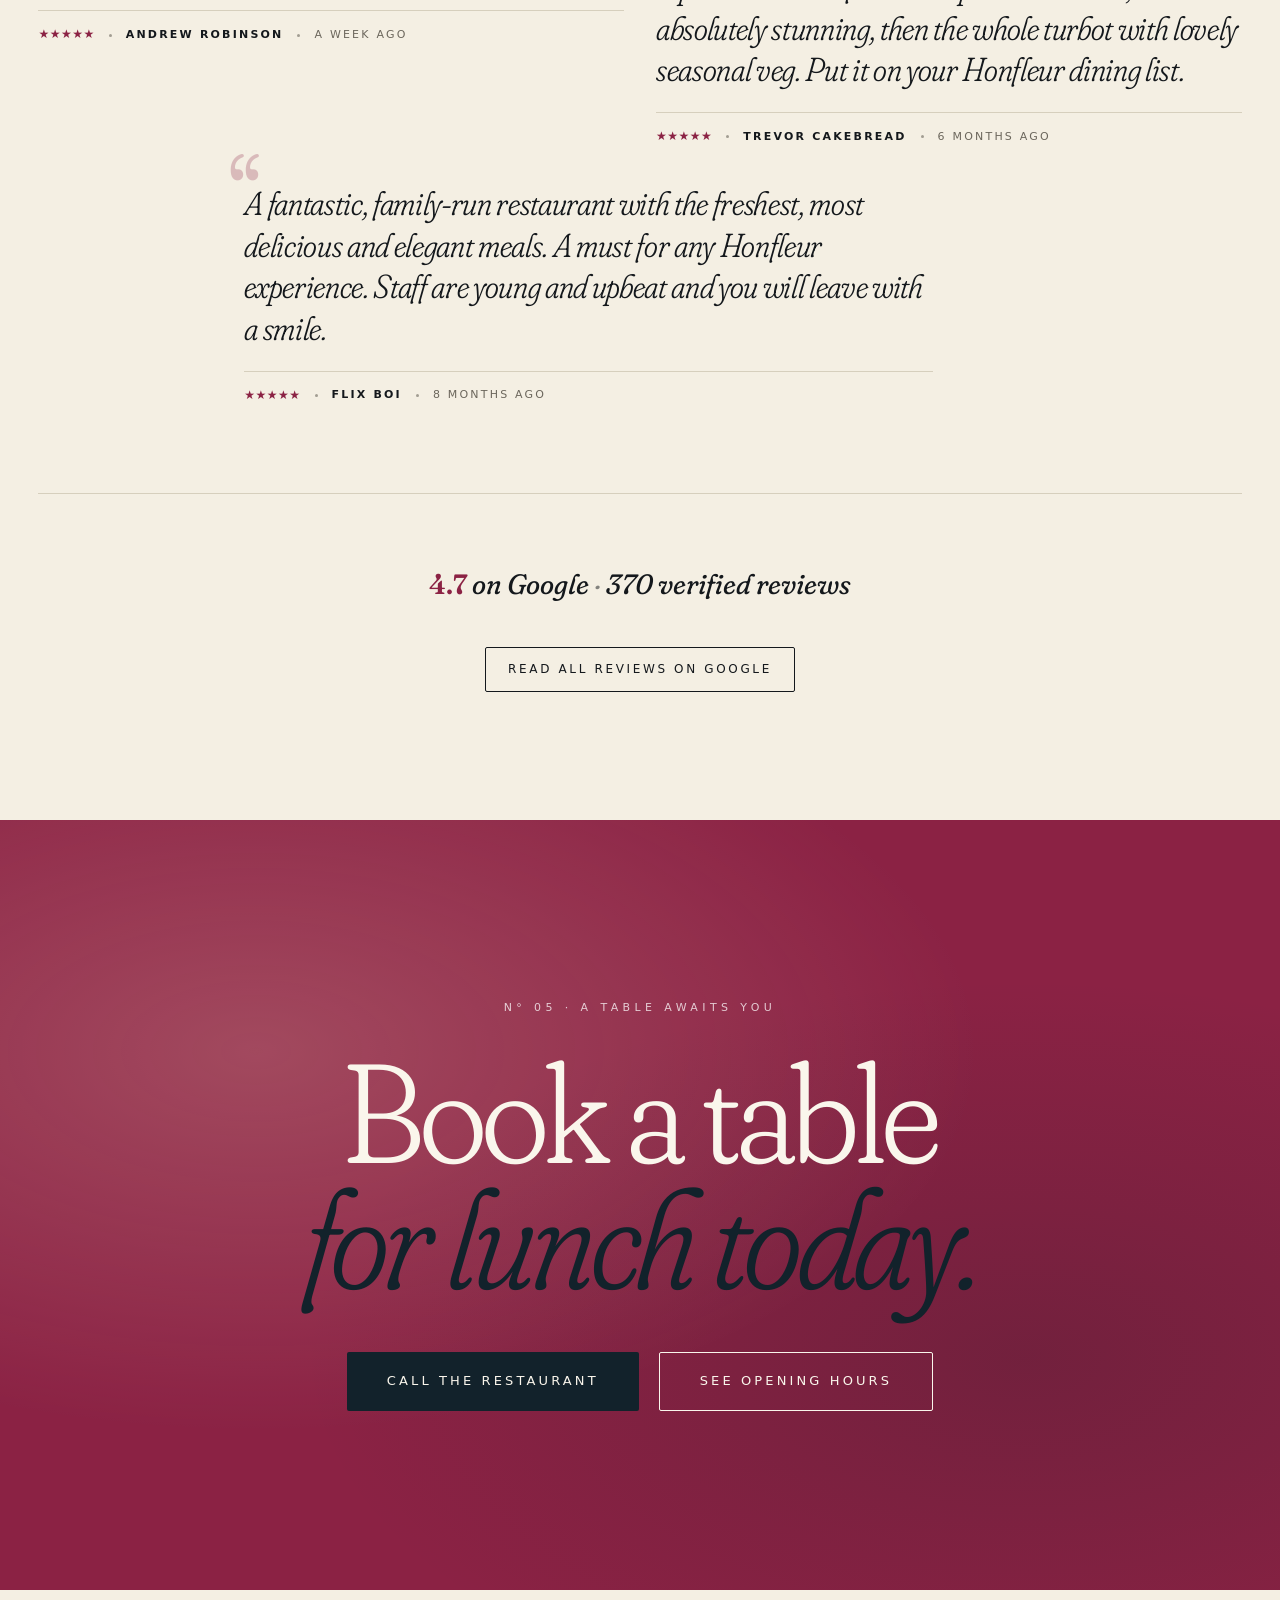
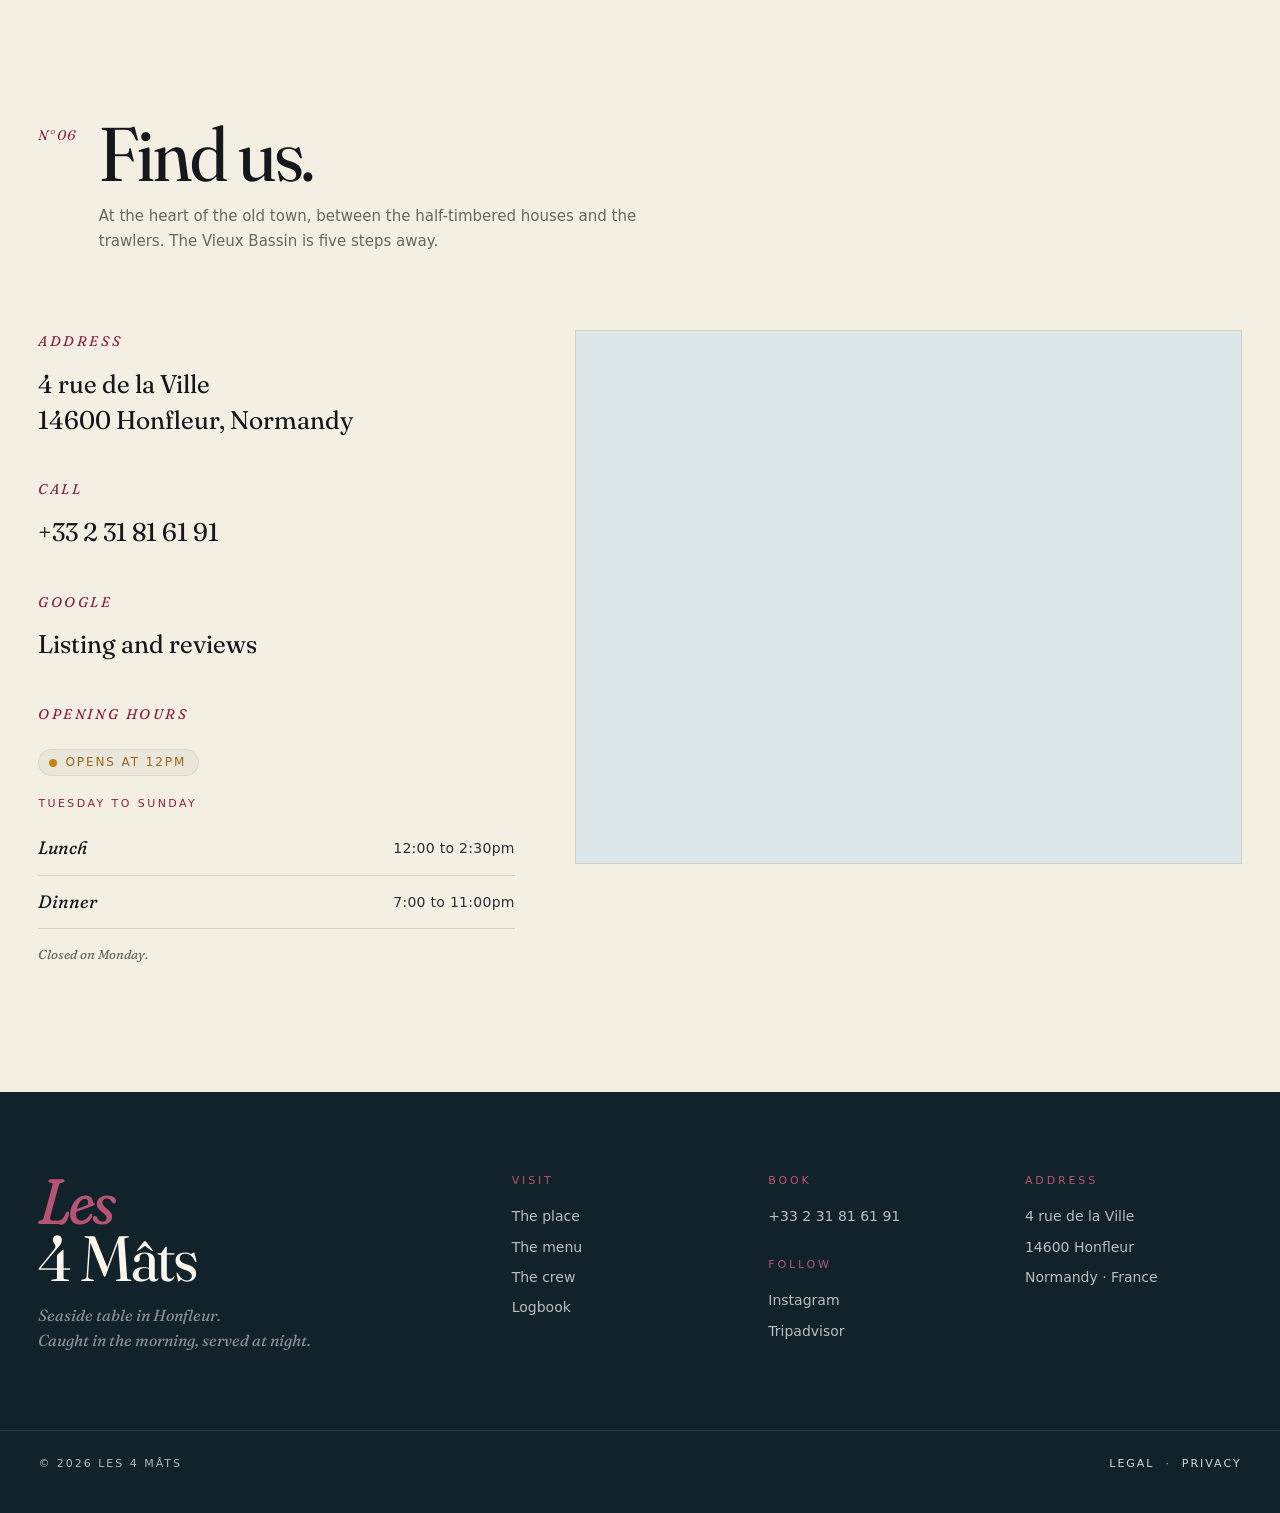
==== commit 4220c0e8: "Marquee : remplace les 4 mots-cles par 2 phrases conviviales qui alternent FR : 'Les rires eclatent " ====
--- a/en/index.html
+++ b/en/index.html
@@ -371,21 +371,13 @@
 
 <div class="intro">
   <div class="intro__track" aria-hidden="true">
-    <span>Long tables</span>
+    <span>Laughter rings brighter <em>in good company</em></span>
     <span class="dot"></span>
-    <span><em>Shared platters</em></span>
+    <span>Morning catch, <em>evening table</em></span>
     <span class="dot"></span>
-    <span>Morning catch</span>
+    <span>Laughter rings brighter <em>in good company</em></span>
     <span class="dot"></span>
-    <span><em>Evening laughter</em></span>
-    <span class="dot"></span>
-    <span>Long tables</span>
-    <span class="dot"></span>
-    <span><em>Shared platters</em></span>
-    <span class="dot"></span>
-    <span>Morning catch</span>
-    <span class="dot"></span>
-    <span><em>Evening laughter</em></span>
+    <span>Morning catch, <em>evening table</em></span>
     <span class="dot"></span>
   </div>
 </div>
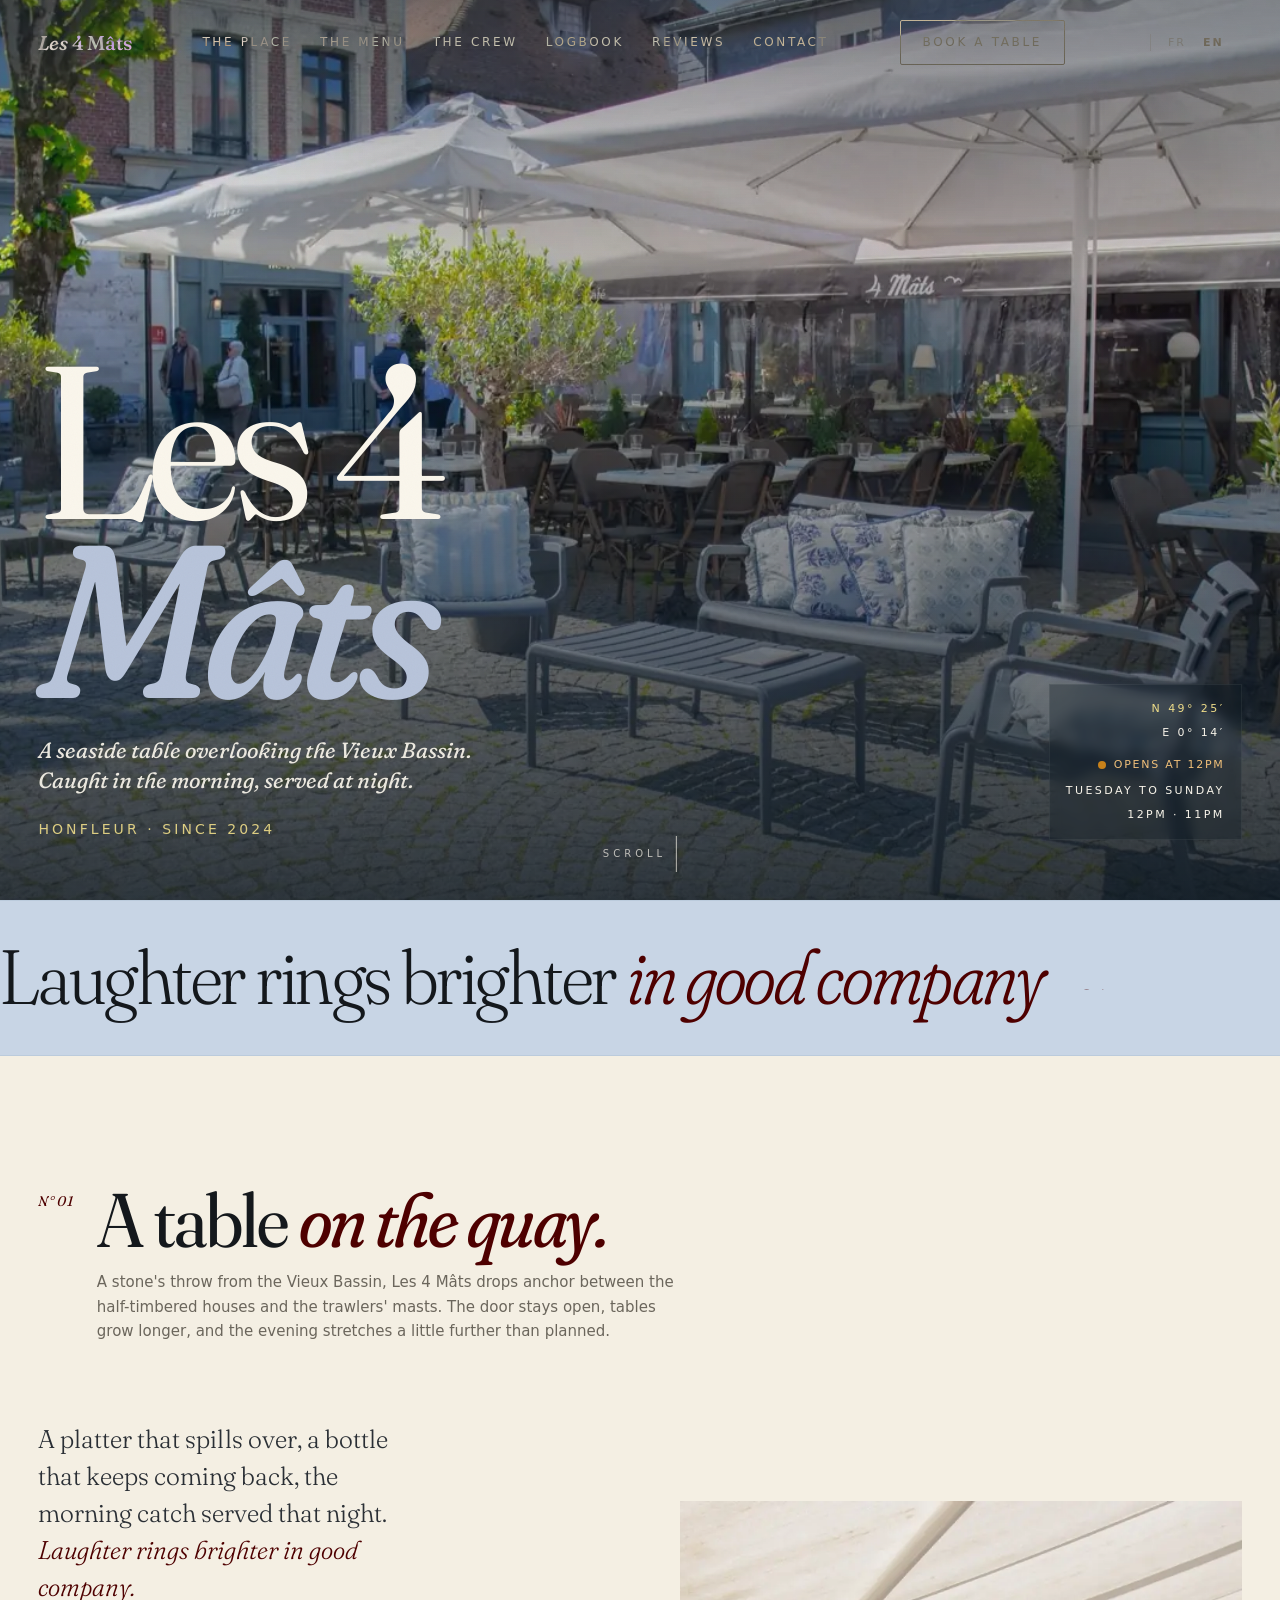
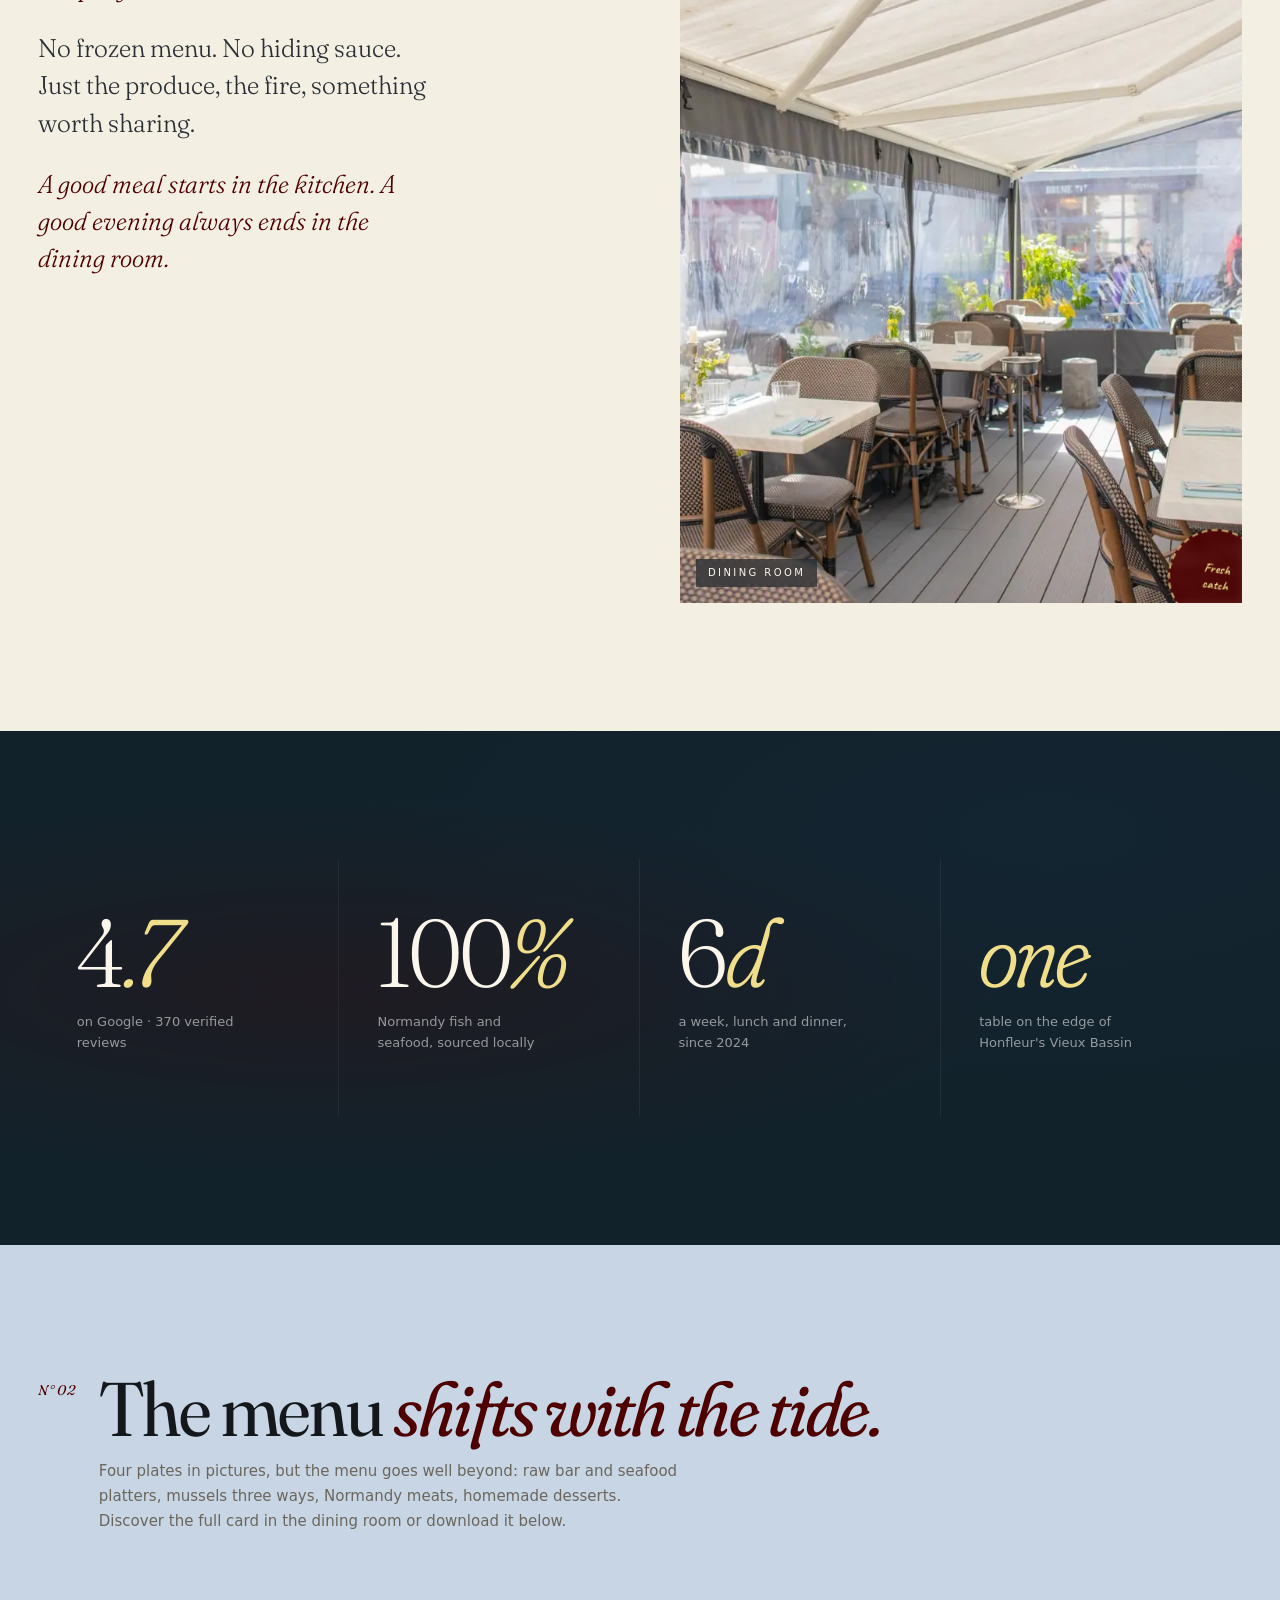
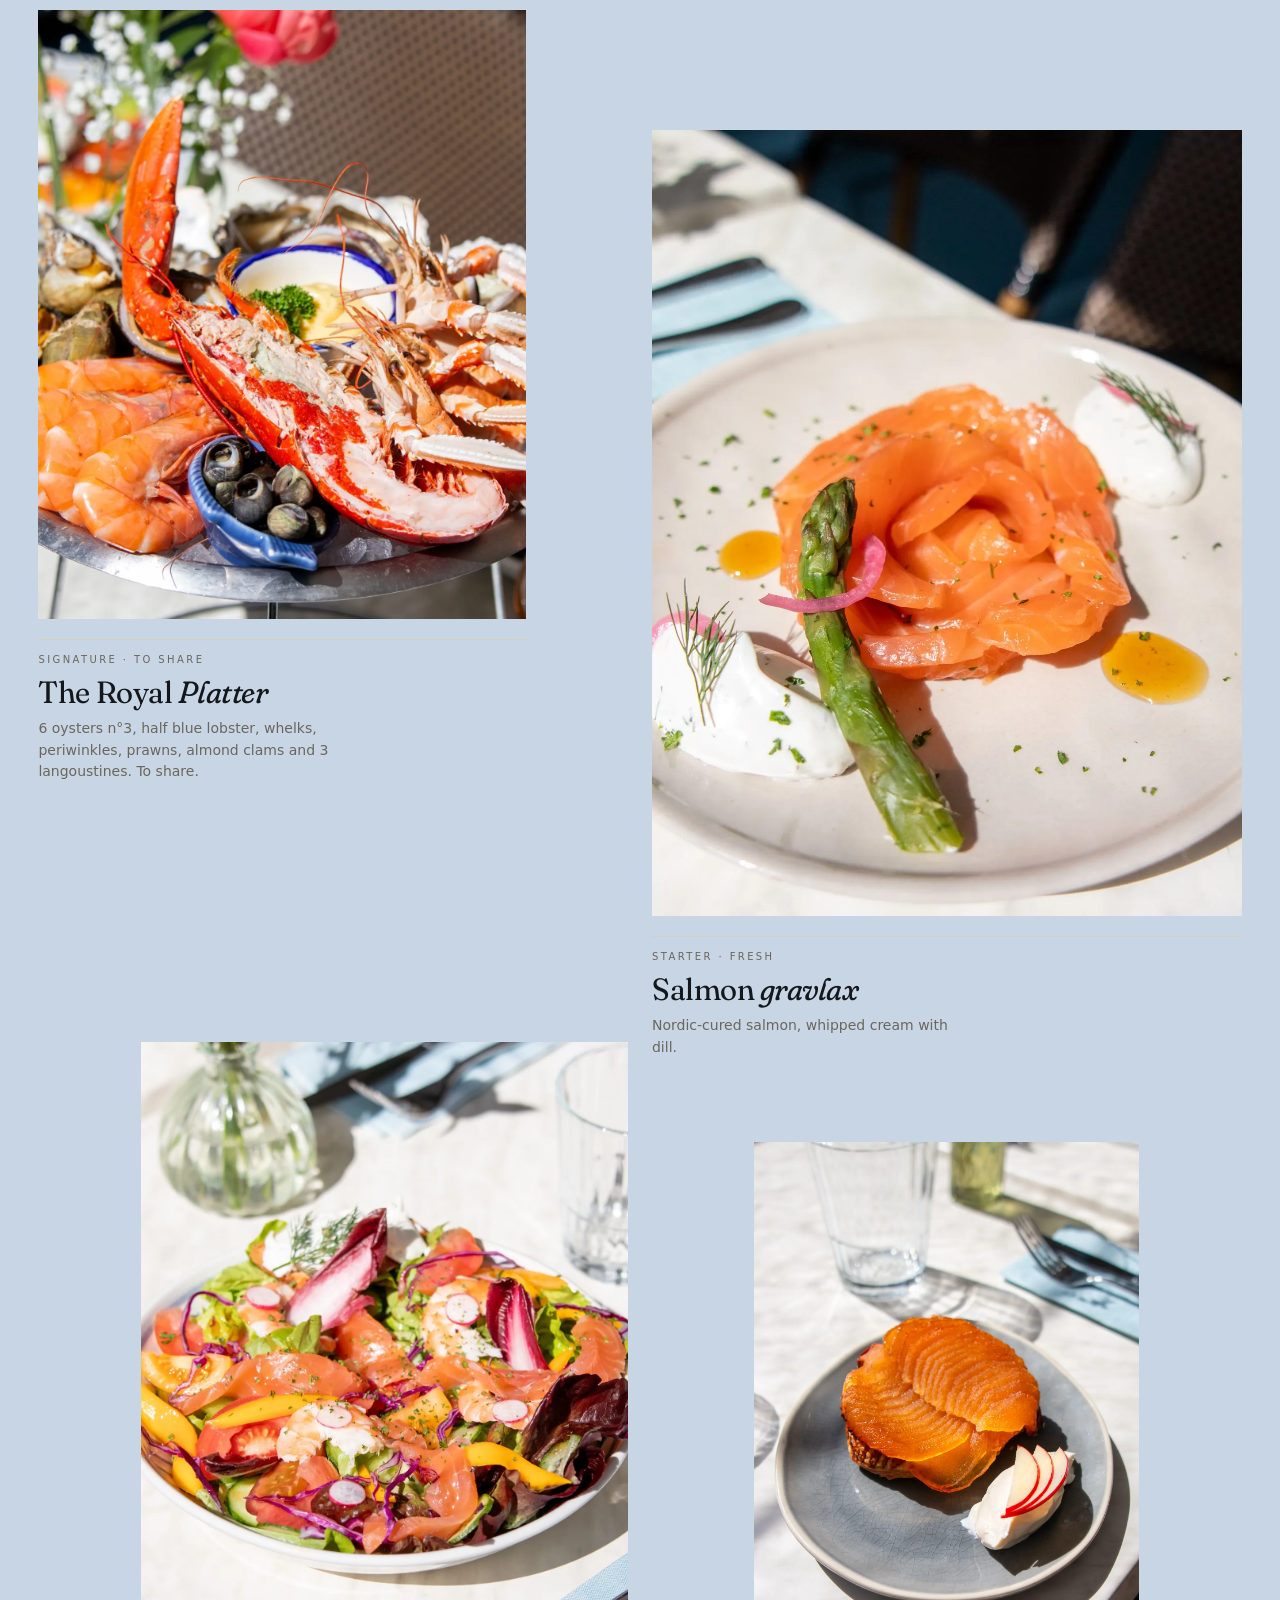
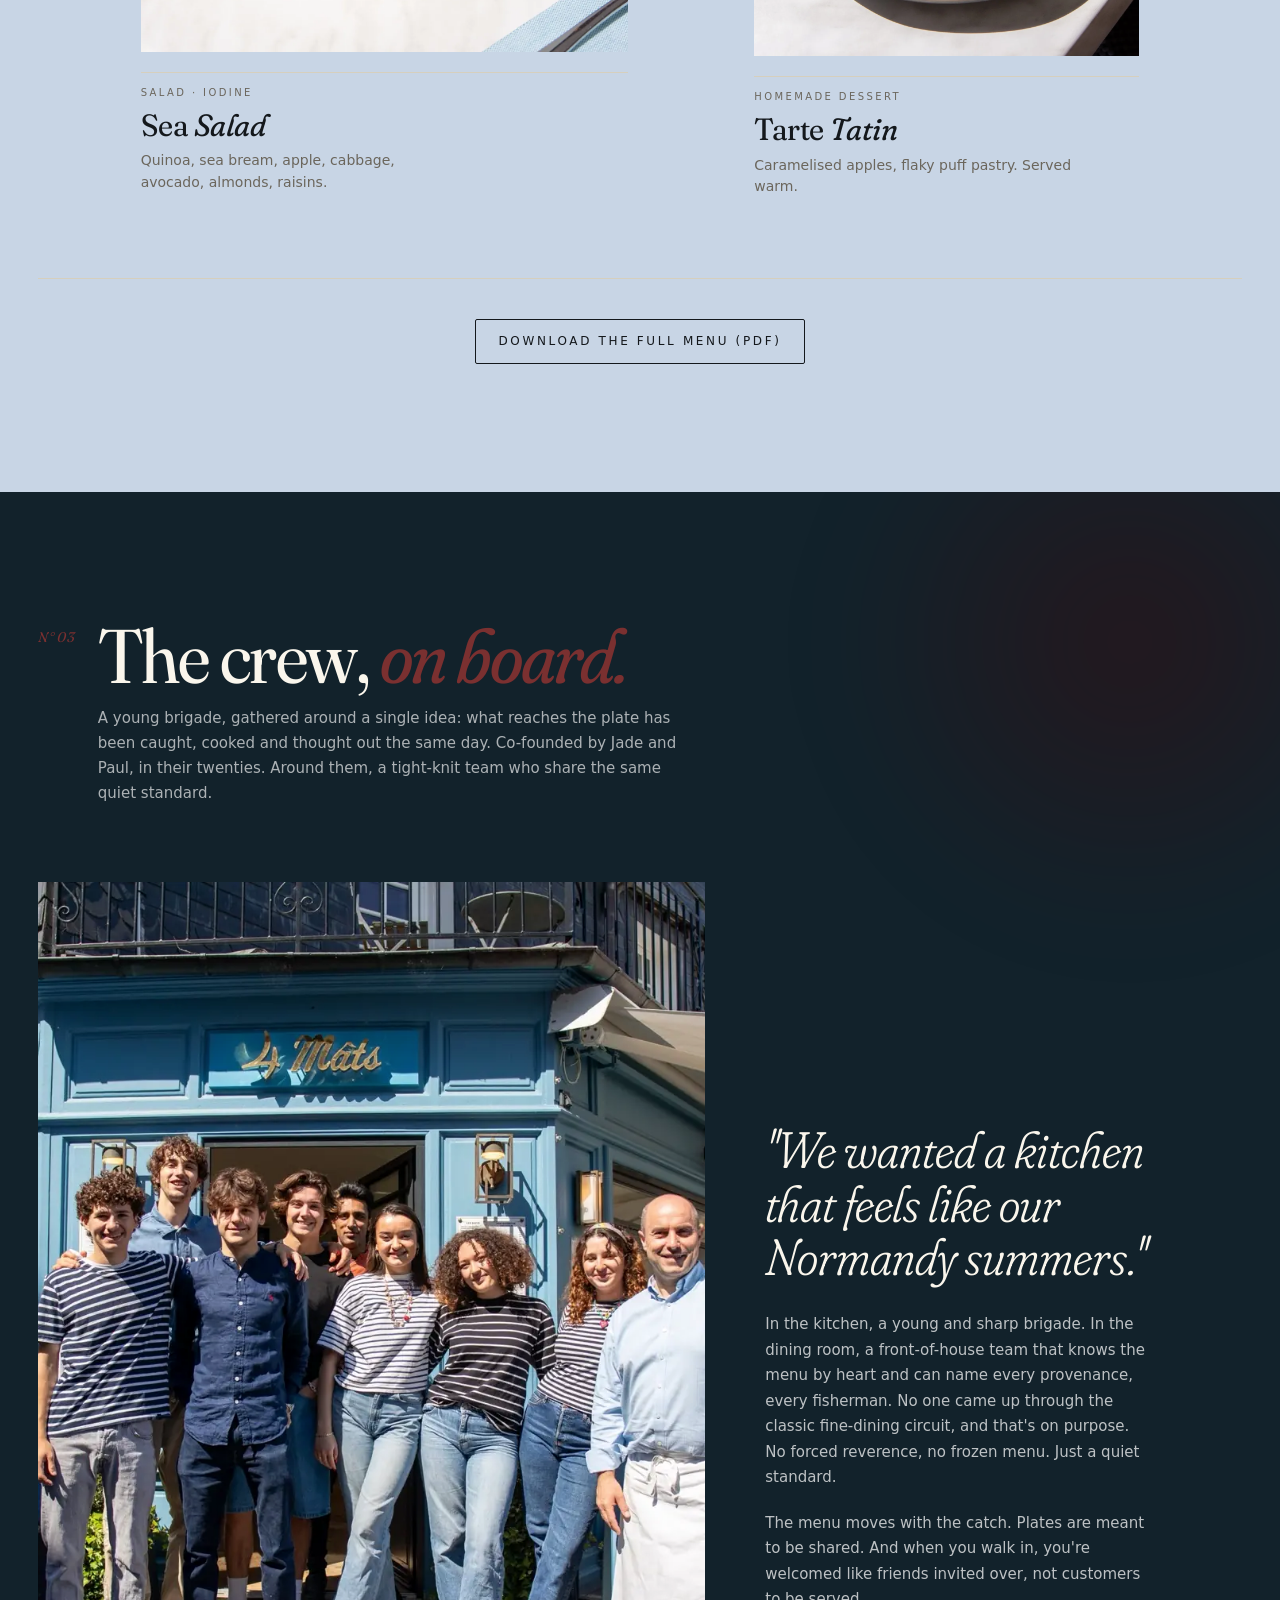
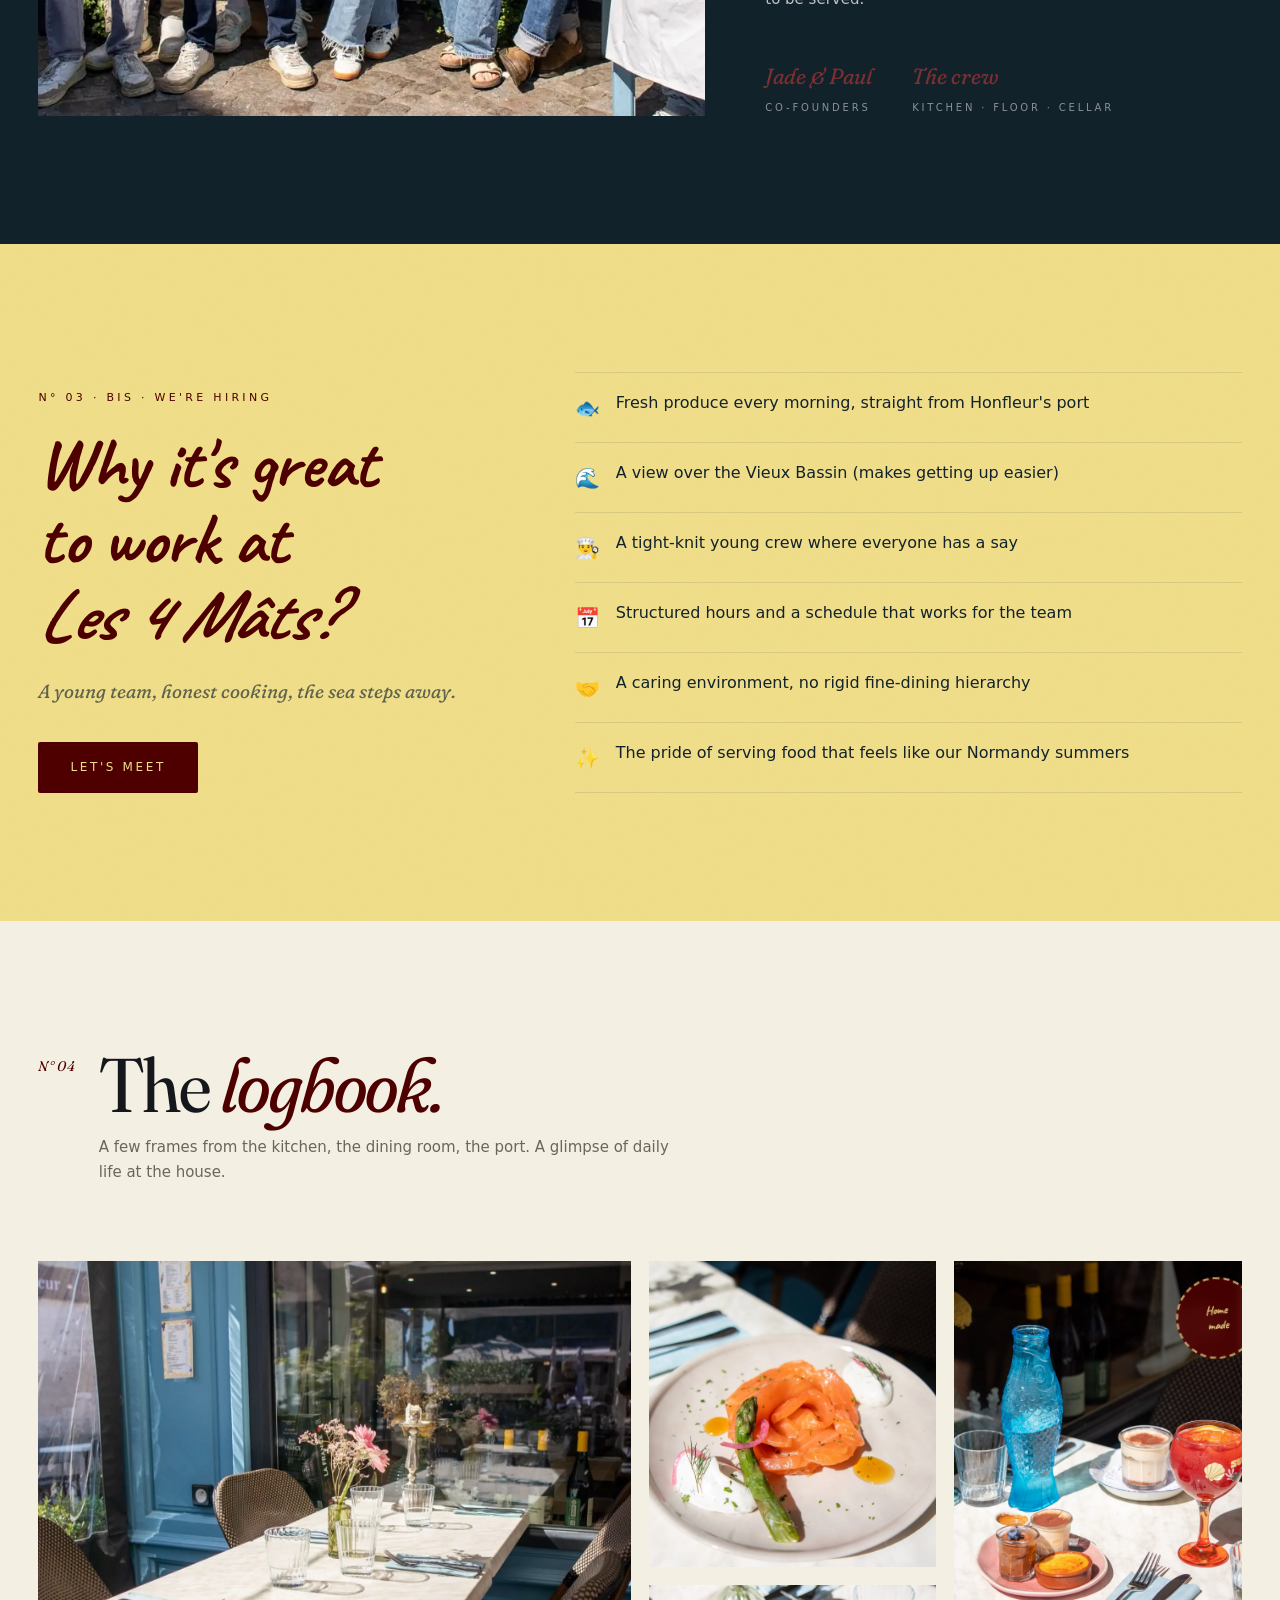
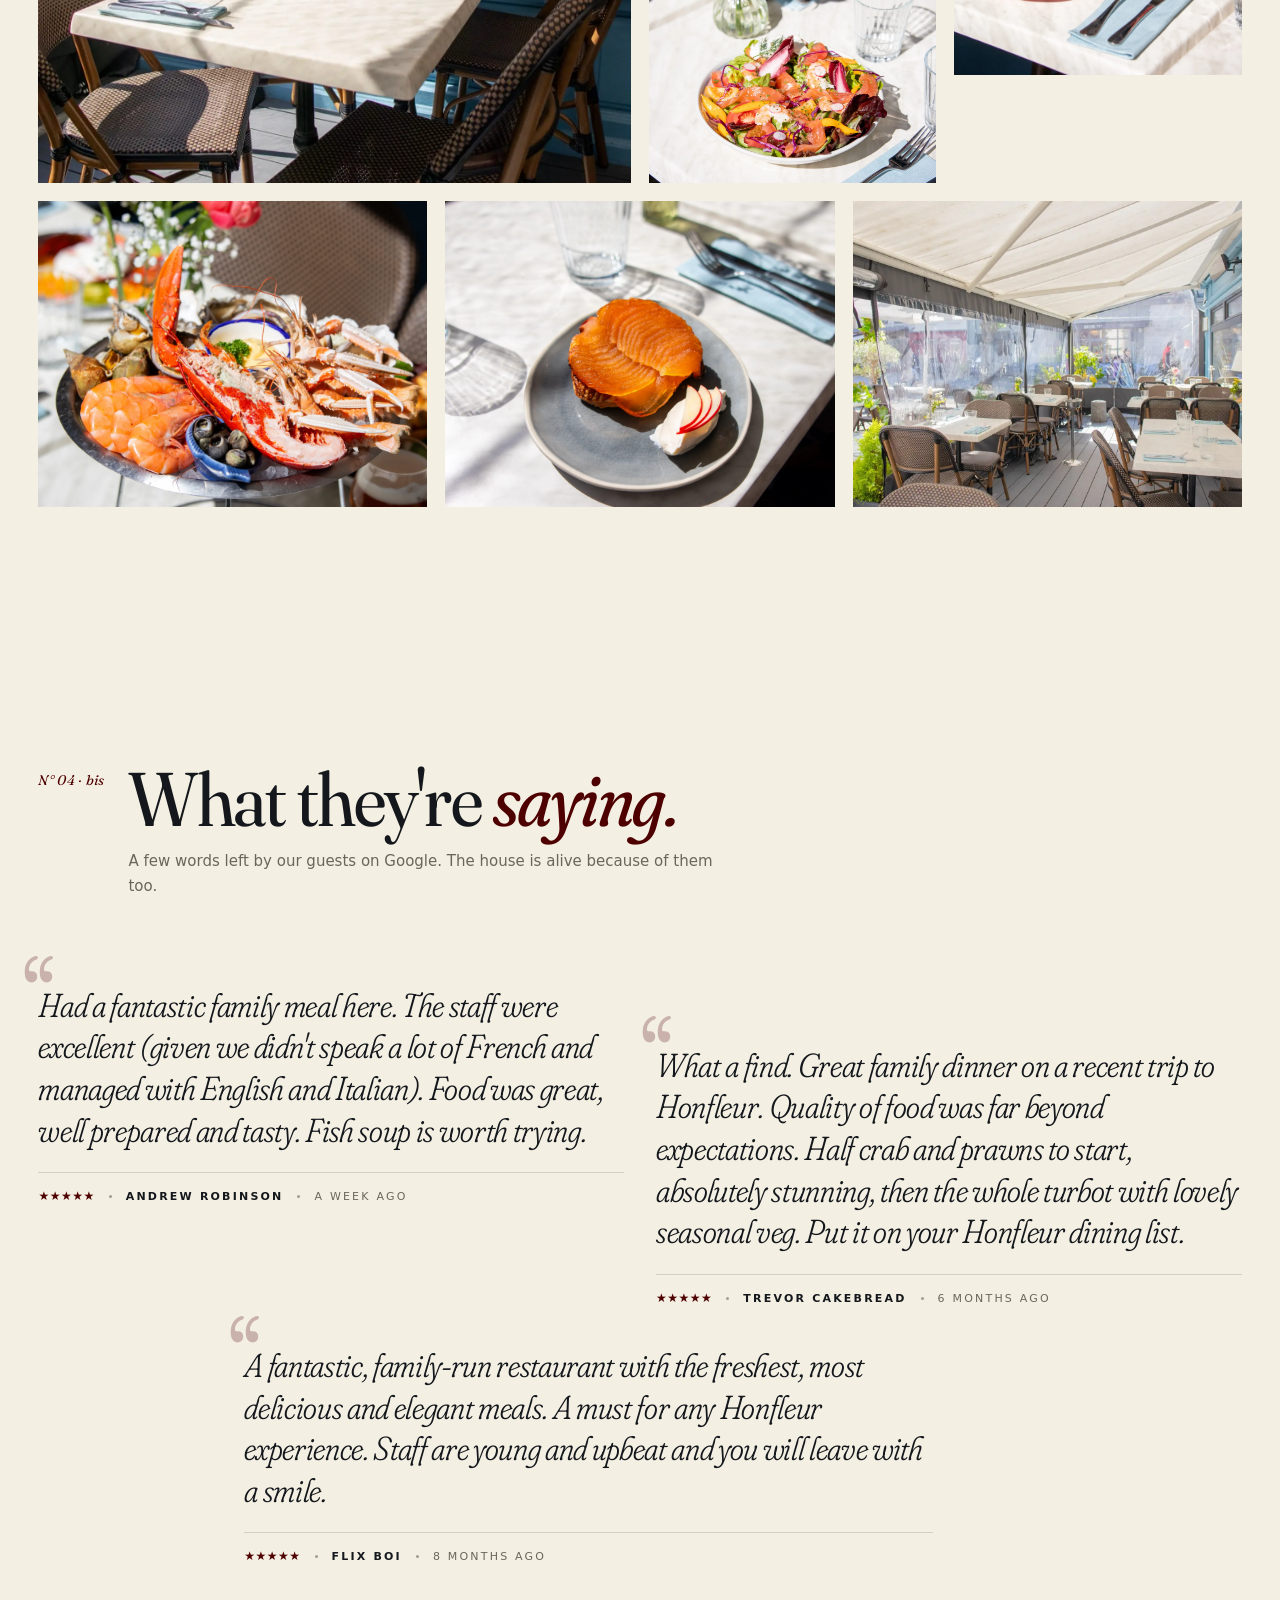
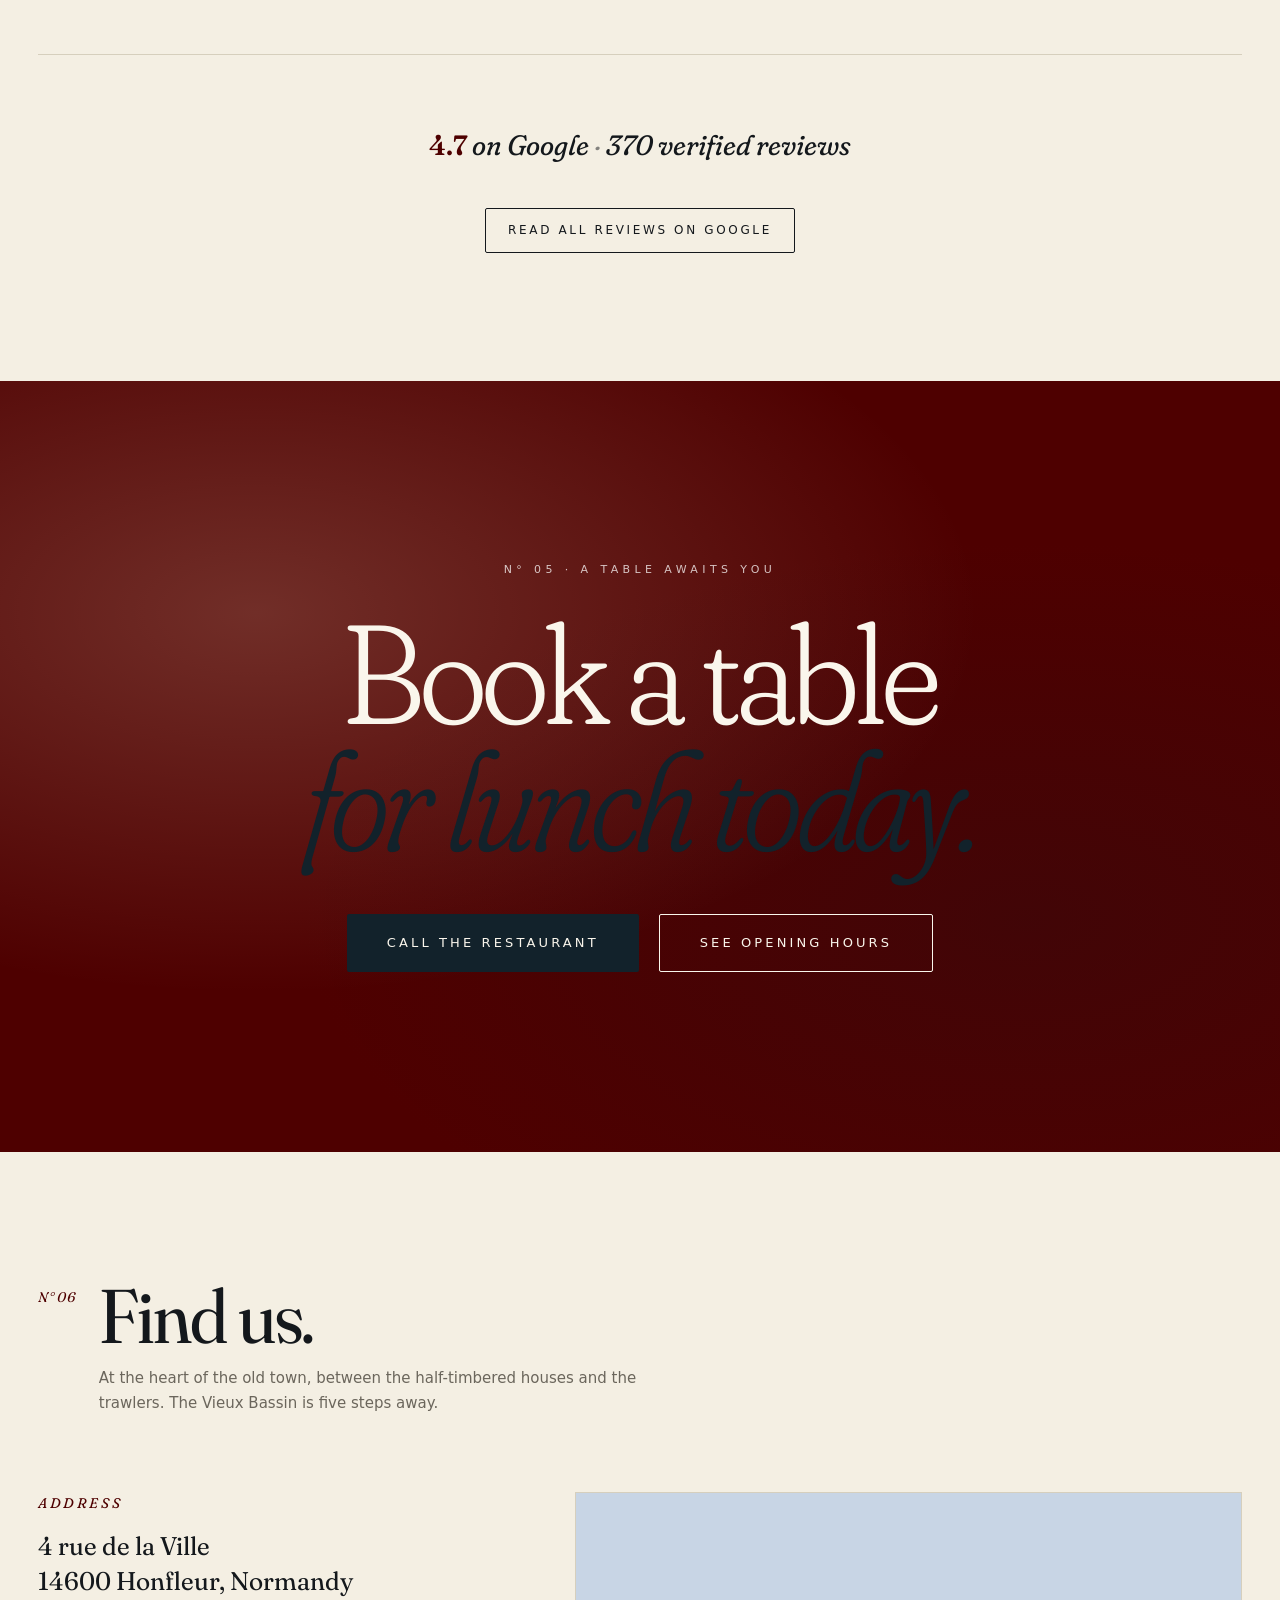
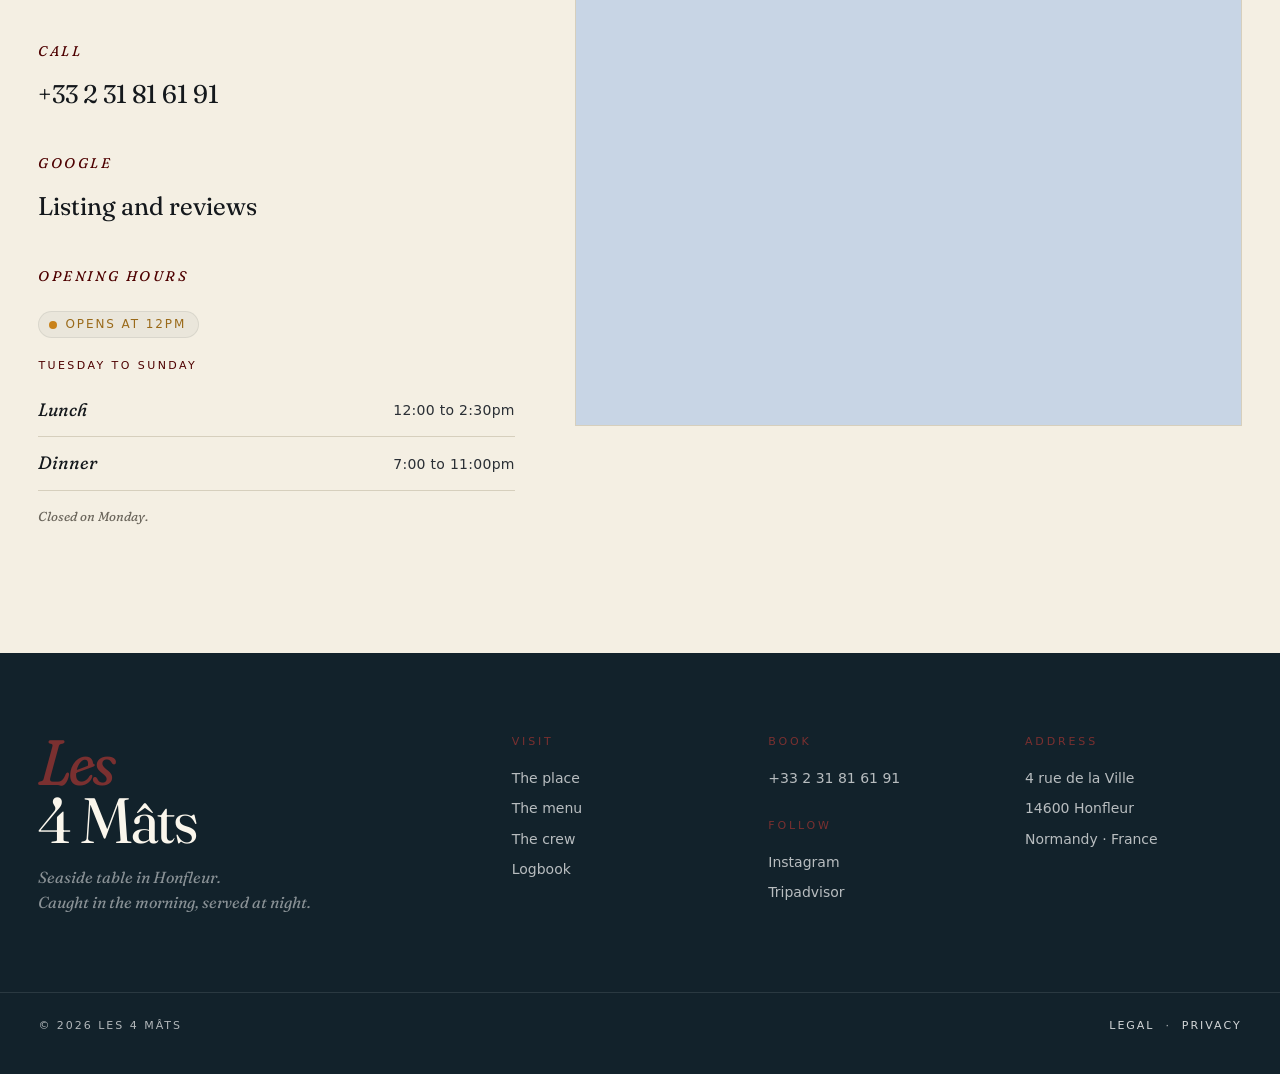
==== commit e114d63b: "Retours Paul & Jade : nouvelle palette, hero, marquee, chiffres, recrutement Palette Pantone Jade : " ====
--- a/en/index.html
+++ b/en/index.html
@@ -24,7 +24,8 @@
 
 <link rel="preload" href="https://fonts.googleapis.com/css2?family=Fraunces:ital,opsz,wght,SOFT,WONK@0,9..144,300..900,0..100,0..1&display=swap" as="style" onload="this.onload=null;this.rel='stylesheet'">
 <link rel="preload" href="https://api.fontshare.com/v2/css?f[]=satoshi@300,400,500,700&display=swap" as="style" onload="this.onload=null;this.rel='stylesheet'">
-<noscript><link rel="stylesheet" href="https://fonts.googleapis.com/css2?family=Fraunces:ital,opsz,wght,SOFT,WONK@0,9..144,300..900,0..100,0..1&display=swap"><link rel="stylesheet" href="https://api.fontshare.com/v2/css?f[]=satoshi@300,400,500,700&display=swap"></noscript>
+<link rel="preload" href="https://fonts.googleapis.com/css2?family=Caveat:wght@700&display=swap" as="style" onload="this.onload=null;this.rel='stylesheet'">
+<noscript><link rel="stylesheet" href="https://fonts.googleapis.com/css2?family=Fraunces:ital,opsz,wght,SOFT,WONK@0,9..144,300..900,0..100,0..1&display=swap"><link rel="stylesheet" href="https://api.fontshare.com/v2/css?f[]=satoshi@300,400,500,700&display=swap"><link rel="stylesheet" href="https://fonts.googleapis.com/css2?family=Caveat:wght@700&display=swap"></noscript>
 <link rel="stylesheet" href="../assets/css/style.css">
 <noscript><style>.reveal{opacity:1 !important;transform:none !important}</style></noscript>
 
@@ -346,12 +347,12 @@
 
   <div class="hero__content">
     <div>
-      <p class="hero__sub">Honfleur · since 2024</p>
       <h1 class="hero__title">Les 4<br><span class="and">Mâts</span></h1>
       <p class="hero__tagline" style="margin-top: 28px;">
         A seaside table overlooking the Vieux Bassin.<br>
         Caught in the morning, served at night.
       </p>
+      <p class="hero__sub">Honfleur · since 2024</p>
     </div>
 
     <aside class="hero__meta">
@@ -372,13 +373,17 @@
 <div class="intro">
   <div class="intro__track" aria-hidden="true">
     <span>Laughter rings brighter <em>in good company</em></span>
-    <span class="dot"></span>
+    <span class="wave">~</span>
     <span>Morning catch, <em>evening table</em></span>
-    <span class="dot"></span>
+    <span class="wave">~</span>
+    <span>The Vieux Bassin, <em>the table, the sea</em></span>
+    <span class="wave">~</span>
+    <span>Morning catch, <em>evening table</em></span>
+    <span class="wave">~</span>
     <span>Laughter rings brighter <em>in good company</em></span>
-    <span class="dot"></span>
+    <span class="wave">~</span>
     <span>Morning catch, <em>evening table</em></span>
-    <span class="dot"></span>
+    <span class="wave">~</span>
   </div>
 </div>
 
@@ -405,6 +410,30 @@
           <img src="../assets/terrasse_interieure.jpeg" alt="Indoor dining room" loading="lazy">
         </picture>
         <span class="caption">Dining room</span>
+        <div class="sticker sticker--peche" aria-hidden="true">Fresh<br>catch</div>
+      </div>
+    </div>
+  </div>
+</section>
+
+<section class="chiffres">
+  <div class="wrap">
+    <div class="chiffres__grid">
+      <div class="chiffre-card reveal">
+        <p class="chiffre-card__num">4<em>.7</em></p>
+        <p class="chiffre-card__label">on Google · 370 verified reviews</p>
+      </div>
+      <div class="chiffre-card reveal" style="--delay: .08s;">
+        <p class="chiffre-card__num">100<em>%</em></p>
+        <p class="chiffre-card__label">Normandy fish and seafood, sourced locally</p>
+      </div>
+      <div class="chiffre-card reveal" style="--delay: .16s;">
+        <p class="chiffre-card__num">6<em>d</em></p>
+        <p class="chiffre-card__label">a week, lunch and dinner, since 2024</p>
+      </div>
+      <div class="chiffre-card reveal" style="--delay: .24s;">
+        <p class="chiffre-card__num"><em>one</em></p>
+        <p class="chiffre-card__label">table on the edge of Honfleur's Vieux Bassin</p>
       </div>
     </div>
   </div>
@@ -509,6 +538,43 @@
   </div>
 </section>
 
+<section class="recrute" id="jobs">
+  <div class="wrap">
+    <div class="recrute__head reveal">
+      <span class="recrute__eyebrow">N° 03 · bis · We're hiring</span>
+      <h2 class="recrute__titre">Why it's great<br>to work at<br><em>Les 4 Mâts?</em></h2>
+      <p class="recrute__sub">A young team, honest cooking, the sea steps away.</p>
+      <a href="tel:+33231816191" class="recrute__cta">Let's meet</a>
+    </div>
+    <ul class="recrute__list reveal" style="--delay: .1s;">
+      <li>
+        <span class="recrute__emoji">🐟</span>
+        <span>Fresh produce every morning, straight from Honfleur's port</span>
+      </li>
+      <li>
+        <span class="recrute__emoji">🌊</span>
+        <span>A view over the Vieux Bassin (makes getting up easier)</span>
+      </li>
+      <li>
+        <span class="recrute__emoji">👨‍🍳</span>
+        <span>A tight-knit young crew where everyone has a say</span>
+      </li>
+      <li>
+        <span class="recrute__emoji">📅</span>
+        <span>Structured hours and a schedule that works for the team</span>
+      </li>
+      <li>
+        <span class="recrute__emoji">🤝</span>
+        <span>A caring environment, no rigid fine-dining hierarchy</span>
+      </li>
+      <li>
+        <span class="recrute__emoji">✨</span>
+        <span>The pride of serving food that feels like our Normandy summers</span>
+      </li>
+    </ul>
+  </div>
+</section>
+
 <section class="carnet" id="logbook">
   <div class="wrap">
     <div class="section-head reveal">
@@ -528,6 +594,7 @@
       </div>
       <div class="tile tile--3 reveal" style="--delay: .15s;">
         <picture><source srcset="../assets/desserts.webp" type="image/webp"><img src="../assets/desserts.jpeg" alt="Desserts" loading="lazy"></picture>
+        <div class="sticker sticker--bassin" aria-hidden="true">Home<br>made</div>
       </div>
       <div class="tile tile--4 reveal" style="--delay: .2s;">
         <picture><source srcset="../assets/salade_de_la_mer.webp" type="image/webp"><img src="../assets/salade_de_la_mer.jpeg" alt="Seafood salad" loading="lazy"></picture>
--- a/assets/css/style.css
+++ b/assets/css/style.css
@@ -1,14 +1,15 @@
 :root {
-  --bg:       #F4EFE3;   --bg-mist:  #DCE8EA;   --bg-deep:  #12222B;   --ink:      #14181C;
+  --bg:       #F4EFE3;   --bg-mist:  #C8D5E5;   --bg-deep:  #12222B;   --ink:      #14181C;
   --ink-soft: #2A2F35;
   --muted:    #6B665C;
   --faint:    #9E988A;
   --line:     #D6CFBD;
-  --accent:   #8B2244;   --accent-2: #B85473;   --marine:   #A3C5CB;
+  --accent:   #4E0000;   --accent-2: #7A3030;   --marine:   #B8C4DA;   --navy:     #1A3250;   --sun:      #F0DE8A;
   --cream-hi: #FAF6EC;
 
   --ff-display: "Fraunces", "Times New Roman", serif;
   --ff-body:    "Satoshi", system-ui, -apple-system, sans-serif;
+  --ff-script:  "Caveat", cursive;
 
   --radius: 2px;
   --gutter: clamp(18px, 3vw, 40px);
@@ -239,8 +240,8 @@
   position: absolute; inset: 0;
   z-index: 1;
   background:
-    linear-gradient(180deg, rgba(15,26,34,0.55) 0%, rgba(15,26,34,0.15) 35%, rgba(15,26,34,0.65) 100%),
-    radial-gradient(ellipse at 70% 20%, rgba(166,79,31,0.18), transparent 55%);
+    linear-gradient(180deg, rgba(15,26,34,0.45) 0%, rgba(15,26,34,0.05) 28%, rgba(15,26,34,0.45) 62%, rgba(15,26,34,0.84) 100%),
+    radial-gradient(ellipse at 70% 20%, rgba(78,0,0,0.12), transparent 55%);
 }
 .hero__content {
   position: relative;
@@ -268,17 +269,17 @@
   font-style: italic;
   font-weight: 500;
   font-variation-settings: "opsz" 144, "SOFT" 100, "WONK" 1;
-  color: var(--accent);
-  text-shadow: 0 2px 24px rgba(0,0,0,0.22);
+  color: var(--marine);
 }
 .hero__sub {
   font-family: var(--ff-body);
   font-size: 14px;
   letter-spacing: 0.22em;
   text-transform: uppercase;
-  color: var(--accent-2);
-  margin: 0 0 18px;
-  font-weight: 500;
+  color: var(--sun);
+  margin: 20px 0 0;
+  font-weight: 500;
+  opacity: 0.9;
 }
 .hero__tagline {
   font-family: var(--ff-display);
@@ -298,10 +299,15 @@
   letter-spacing: 0.22em;
   text-transform: uppercase;
   color: var(--cream-hi);
-  opacity: 0.85;
+  opacity: 1;
   line-height: 2.2;
-}
-.hero__meta strong { font-weight: 500; color: var(--accent-2); }
+  background: rgba(15,26,34,0.32);
+  padding: 12px 16px;
+  backdrop-filter: blur(6px);
+  -webkit-backdrop-filter: blur(6px);
+  border: 1px solid rgba(255,255,255,0.06);
+}
+.hero__meta strong { font-weight: 500; color: var(--sun); }
 
 .hero__scroll {
   position: absolute;
@@ -342,12 +348,14 @@
 
 .intro {
   background: var(--bg-mist);
-  padding: clamp(28px, 4vw, 50px) 0;
+  padding: clamp(22px, 3vw, 42px) 0;
   overflow: hidden;
+  border-top: 1px solid rgba(42, 92, 110, 0.08);
+  border-bottom: 1px solid rgba(42, 92, 110, 0.08);
 }
 .intro__track {
   display: flex;
-  gap: 80px;
+  gap: 36px;
   align-items: baseline;
   white-space: nowrap;
   font-family: var(--ff-display);
@@ -357,20 +365,21 @@
   letter-spacing: -0.02em;
   color: var(--ink);
   line-height: 1;
-  animation: marquee 32s linear infinite;
+  animation: marquee 18s linear infinite;
 }
 .intro__track em {
   font-style: italic;
   color: var(--accent);
   font-variation-settings: "opsz" 144, "SOFT" 100, "WONK" 1;
 }
-.intro__track .dot {
-  display: inline-block;
-  width: 8px; height: 8px;
-  border-radius: 50%;
-  background: var(--accent);
-  vertical-align: middle;
-  margin: 0 20px 20px;
+.intro__track .wave {
+  font-style: normal;
+  font-family: var(--ff-display);
+  font-size: 0.7em;
+  color: var(--accent);
+  opacity: 0.55;
+  flex-shrink: 0;
+  align-self: center;
 }
 @keyframes marquee {
   from { transform: translateX(0); }
@@ -524,7 +533,7 @@
   top: -200px; right: -200px;
   width: 700px; height: 700px;
   border-radius: 50%;
-  background: radial-gradient(circle, rgba(166,79,31,0.35), transparent 60%);
+  background: radial-gradient(circle, rgba(78,0,0,0.30), transparent 60%);
   filter: blur(40px);
   pointer-events: none;
 }
@@ -1188,6 +1197,198 @@
 }
 .nav-overlay__close:hover span,
 .nav-overlay__close:focus-visible span { background: var(--accent-2); }
+
+.sticker {
+  position: absolute;
+  z-index: 3;
+  display: flex;
+  align-items: center;
+  justify-content: center;
+  text-align: center;
+  width: 96px;
+  height: 96px;
+  border-radius: 50%;
+  border: 2px dashed rgba(240,222,138,0.7);
+  background: rgba(78,0,0,0.88);
+  color: var(--sun);
+  font-family: var(--ff-script);
+  font-size: 13px;
+  font-weight: 700;
+  line-height: 1.25;
+  padding: 10px;
+  backdrop-filter: blur(4px);
+  -webkit-backdrop-filter: blur(4px);
+  pointer-events: none;
+  user-select: none;
+  transition: transform 0.4s var(--ease);
+}
+.sticker--peche {
+  bottom: -22px;
+  right: -22px;
+  transform: rotate(8deg);
+}
+.sticker--bassin {
+  top: 16px;
+  right: -16px;
+  transform: rotate(-5deg);
+  width: 82px;
+  height: 82px;
+  font-size: 12px;
+}
+.concept__image:hover .sticker,
+.tile:hover .sticker { transform: rotate(0deg) scale(1.06); }
+.sticker--peche { transform: rotate(8deg); }
+.concept__image:hover .sticker--peche { transform: rotate(2deg) scale(1.06); }
+
+.chiffres {
+  background: var(--bg-deep);
+  color: var(--cream-hi);
+  padding: clamp(80px, 10vw, 140px) 0;
+  position: relative;
+  overflow: hidden;
+}
+.chiffres::before {
+  content: "";
+  position: absolute;
+  inset: 0;
+  background:
+    radial-gradient(ellipse at 25% 50%, rgba(78,0,0,0.22), transparent 52%),
+    radial-gradient(ellipse at 82% 20%, rgba(26,50,80,0.18), transparent 48%);
+  pointer-events: none;
+}
+.chiffres__grid {
+  display: grid;
+  grid-template-columns: repeat(4, 1fr);
+  position: relative;
+  z-index: 1;
+}
+.chiffre-card {
+  padding: clamp(32px, 4vw, 60px) clamp(20px, 3vw, 44px);
+  border-right: 1px solid rgba(255,255,255,0.06);
+}
+.chiffre-card:last-child { border-right: 0; }
+.chiffre-card__num {
+  font-family: var(--ff-display);
+  font-weight: 300;
+  font-variation-settings: "opsz" 144, "SOFT" 60, "WONK" 1;
+  font-size: clamp(54px, 7.5vw, 112px);
+  line-height: 0.88;
+  letter-spacing: -0.03em;
+  color: var(--cream-hi);
+  margin: 0 0 18px;
+}
+.chiffre-card__num em {
+  font-style: italic;
+  color: var(--sun);
+  font-variation-settings: "opsz" 144, "SOFT" 100, "WONK" 1;
+}
+.chiffre-card__label {
+  font-family: var(--ff-body);
+  font-size: 13px;
+  color: rgba(255,255,255,0.55);
+  line-height: 1.55;
+  max-width: 22ch;
+}
+
+.recrute {
+  background: var(--sun);
+  color: var(--bg-deep);
+  padding: clamp(80px, 10vw, 140px) 0;
+  position: relative;
+  overflow: hidden;
+}
+.recrute::before {
+  content: "";
+  position: absolute;
+  inset: 0;
+  opacity: 0.035;
+  background-image: url("data:image/svg+xml,%3Csvg xmlns='http://www.w3.org/2000/svg' width='300' height='300'%3E%3Cfilter id='n'%3E%3CfeTurbulence type='fractalNoise' baseFrequency='0.9' numOctaves='3' stitchTiles='stitch'/%3E%3C/filter%3E%3Crect width='100%25' height='100%25' filter='url(%23n)'/%3E%3C/svg%3E");
+  mix-blend-mode: multiply;
+  pointer-events: none;
+}
+.recrute .wrap {
+  position: relative;
+  z-index: 1;
+  display: grid;
+  grid-template-columns: 5fr 7fr;
+  gap: 60px;
+  align-items: start;
+}
+.recrute__head {
+  position: sticky;
+  top: 80px;
+}
+.recrute__eyebrow {
+  display: block;
+  font-family: var(--ff-body);
+  font-size: 11px;
+  letter-spacing: 0.3em;
+  text-transform: uppercase;
+  color: var(--accent);
+  font-weight: 500;
+  margin-bottom: 20px;
+}
+.recrute__titre {
+  font-family: var(--ff-script);
+  font-size: clamp(38px, 6vw, 72px);
+  font-weight: 700;
+  line-height: 1.05;
+  color: var(--accent);
+  margin: 0 0 24px;
+  letter-spacing: -0.01em;
+}
+.recrute__titre em {
+  font-style: italic;
+}
+.recrute__sub {
+  font-family: var(--ff-display);
+  font-style: italic;
+  font-size: clamp(15px, 1.6vw, 19px);
+  color: rgba(18,34,43,0.65);
+  margin: 0 0 36px;
+  line-height: 1.5;
+  font-variation-settings: "opsz" 30, "SOFT" 100;
+}
+.recrute__cta {
+  display: inline-flex;
+  align-items: center;
+  gap: 12px;
+  padding: 16px 32px;
+  background: var(--accent);
+  color: var(--sun);
+  font-family: var(--ff-body);
+  font-size: 12px;
+  letter-spacing: 0.22em;
+  text-transform: uppercase;
+  font-weight: 500;
+  border-radius: var(--radius);
+  transition: transform 0.3s var(--ease), background 0.3s var(--ease);
+}
+.recrute__cta:hover { background: var(--bg-deep); transform: translateY(-2px); }
+.recrute__list {
+  list-style: none;
+  padding: 0;
+  margin: 0;
+  display: flex;
+  flex-direction: column;
+}
+.recrute__list li {
+  font-family: var(--ff-body);
+  font-size: clamp(14px, 1.4vw, 16px);
+  color: var(--bg-deep);
+  padding: 18px 0;
+  border-bottom: 1px solid rgba(18,34,43,0.1);
+  display: flex;
+  align-items: flex-start;
+  gap: 16px;
+  line-height: 1.55;
+}
+.recrute__list li:first-child { border-top: 1px solid rgba(18,34,43,0.1); }
+.recrute__emoji {
+  font-size: 20px;
+  flex-shrink: 0;
+  margin-top: 2px;
+}
 
 @media (max-width: 1200px) {
   :root { --gutter: clamp(20px, 3vw, 32px); }
@@ -1223,8 +1424,7 @@
   }
   .hero__scroll { display: none; }
 
-  .intro__track { font-size: clamp(28px, 5vw, 58px); gap: 40px; }
-  .intro__track .dot { width: 6px; height: 6px; margin: 0 12px 12px; }
+  .intro__track { font-size: clamp(28px, 5vw, 58px); gap: 24px; }
 
   .concept__grid { grid-template-columns: 1fr; gap: 32px; }
   .concept__text p { max-width: 100%; font-size: clamp(18px, 2.4vw, 22px); }
@@ -1275,6 +1475,12 @@
   .site-footer .wrap { grid-template-columns: 1fr 1fr; gap: 32px 24px; }
   .site-footer__brand { font-size: clamp(44px, 8vw, 64px); }
   .site-footer__bottom { flex-direction: column; gap: 12px; }
+  .chiffres__grid { grid-template-columns: repeat(2, 1fr); }
+  .chiffre-card { border-right: 0; border-bottom: 1px solid rgba(255,255,255,0.06); }
+  .chiffre-card:nth-child(odd) { border-right: 1px solid rgba(255,255,255,0.06); }
+  .chiffre-card:last-child { border-bottom: 0; }
+  .recrute .wrap { grid-template-columns: 1fr; gap: 40px; }
+  .recrute__head { position: static; }
 }
 
 @media (max-width: 640px) {
@@ -1297,8 +1503,8 @@
   .hero__tagline { font-size: 16px; line-height: 1.4; }
   .hero__meta { font-size: 10px; line-height: 1.95; }
 
-  .intro { padding: 46px 0; }
-  .intro__track { font-size: clamp(24px, 7vw, 40px); gap: 28px; }
+  .intro { padding: 24px 0; }
+  .intro__track { font-size: clamp(18px, 5vw, 28px); gap: 16px; font-weight: 400; }
 
   .section-head {
     grid-template-columns: 1fr;
@@ -1360,6 +1566,9 @@
   .site-footer__brand { font-size: 42px; line-height: 0.88; }
   .site-footer__tag { font-size: 15px; }
   .site-footer__bottom { padding-top: 20px; margin-top: 40px; font-size: 10px; }
+  .chiffres__grid { grid-template-columns: 1fr 1fr; }
+  .chiffre-card__num { font-size: clamp(44px, 12vw, 72px); }
+  .recrute__titre { font-size: clamp(36px, 10vw, 54px); }
 }
 
 @media (max-width: 380px) {
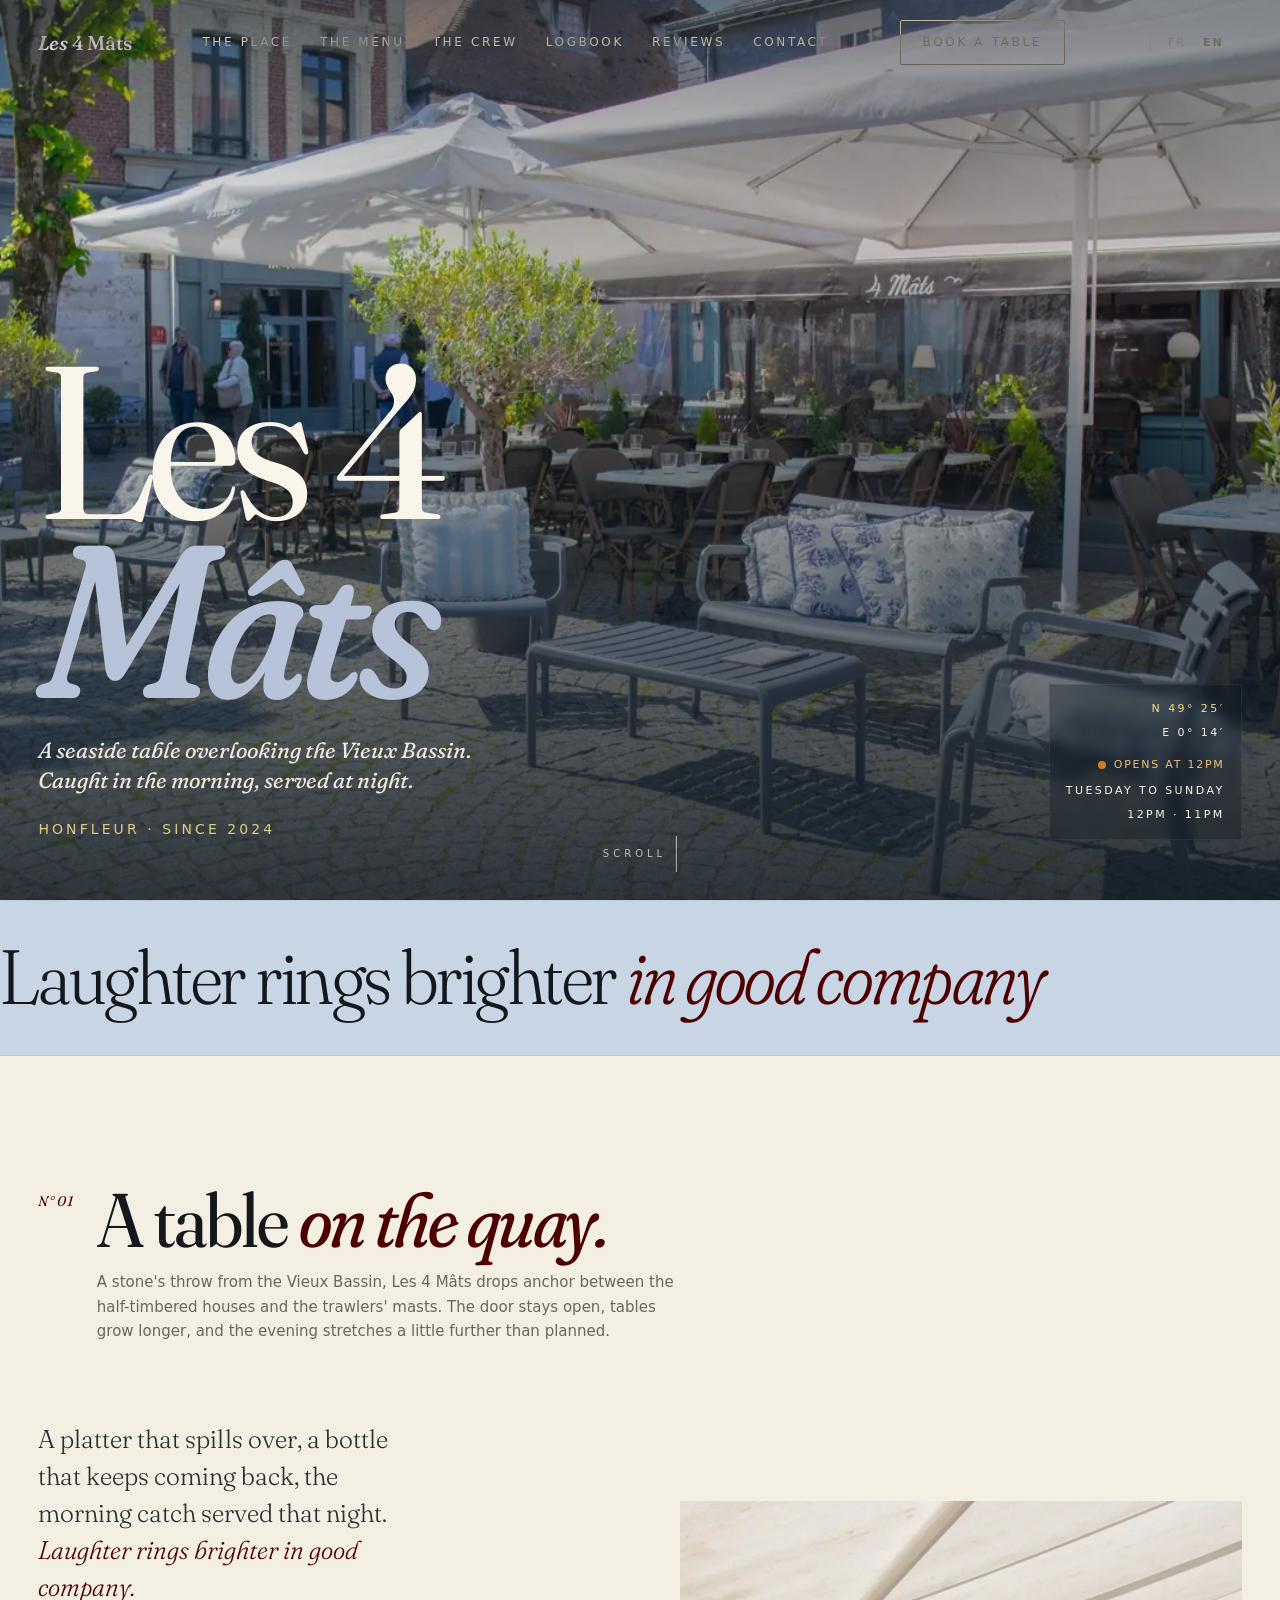
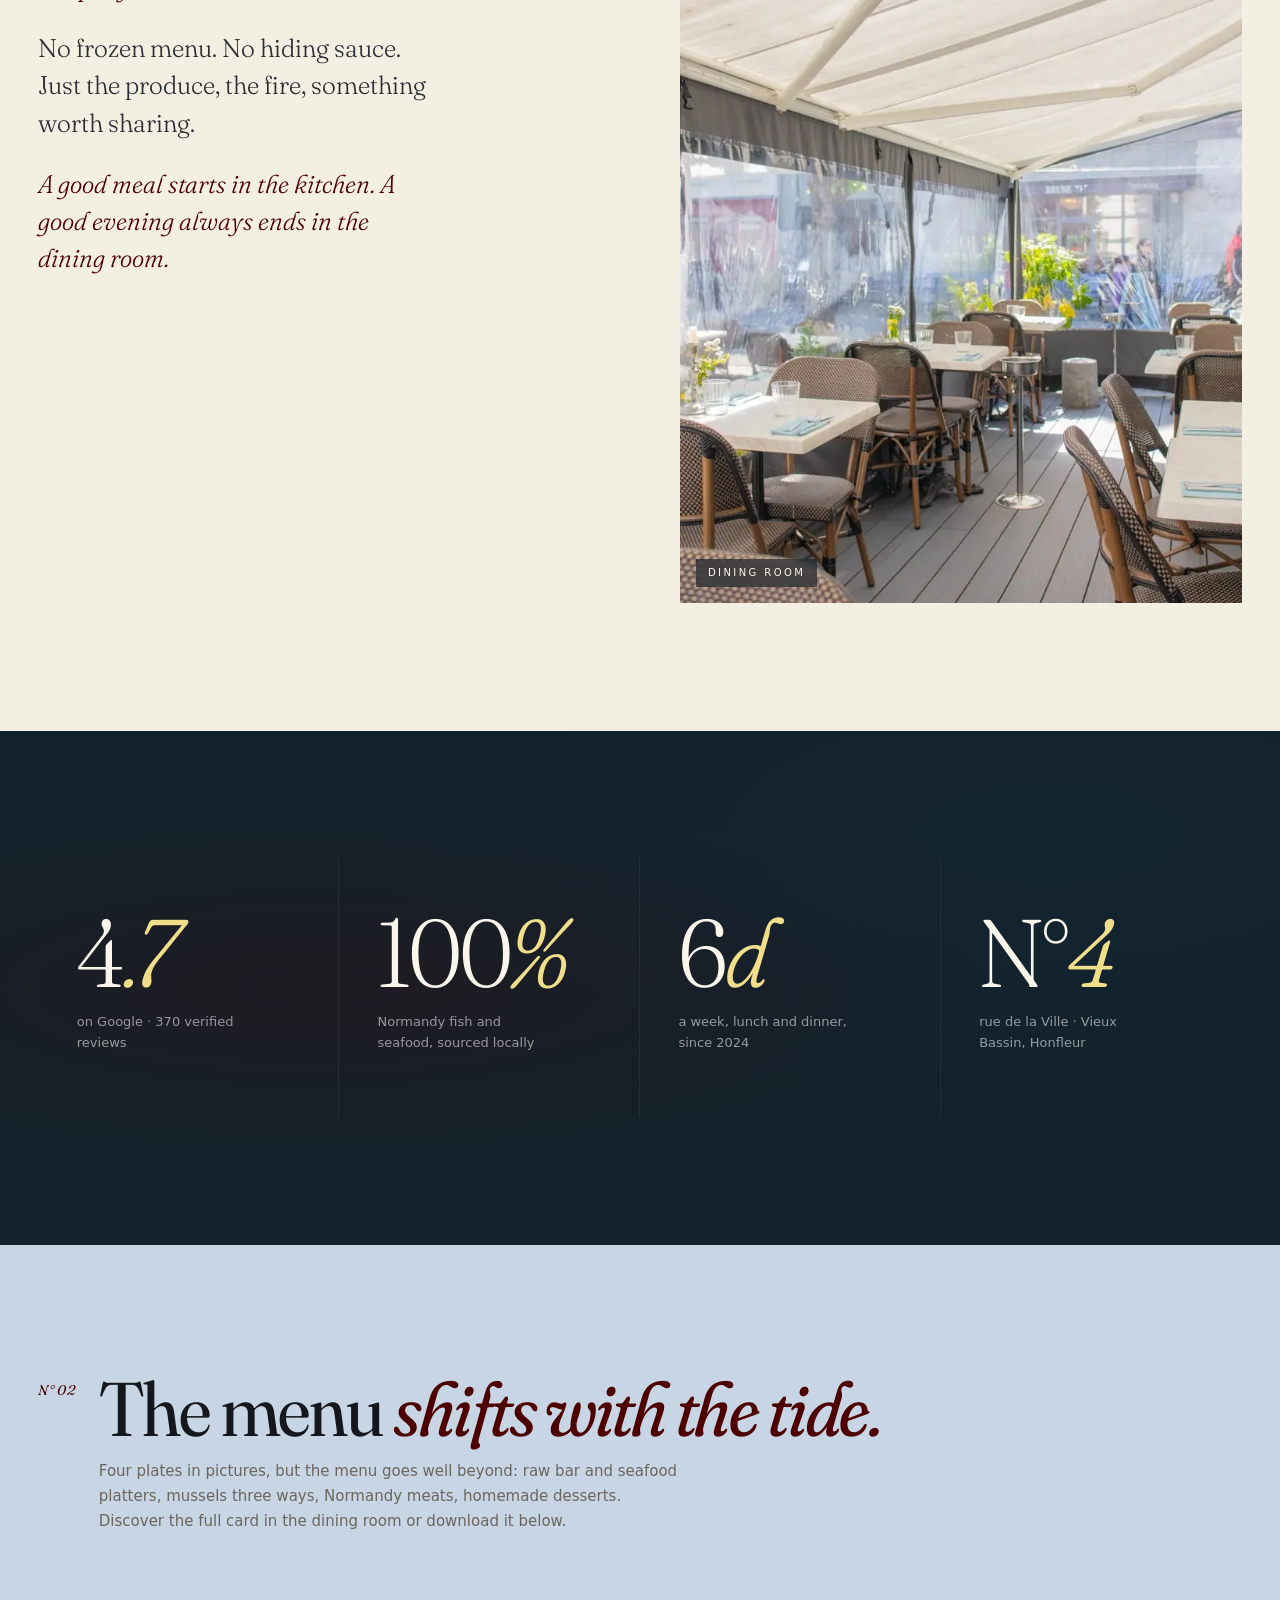
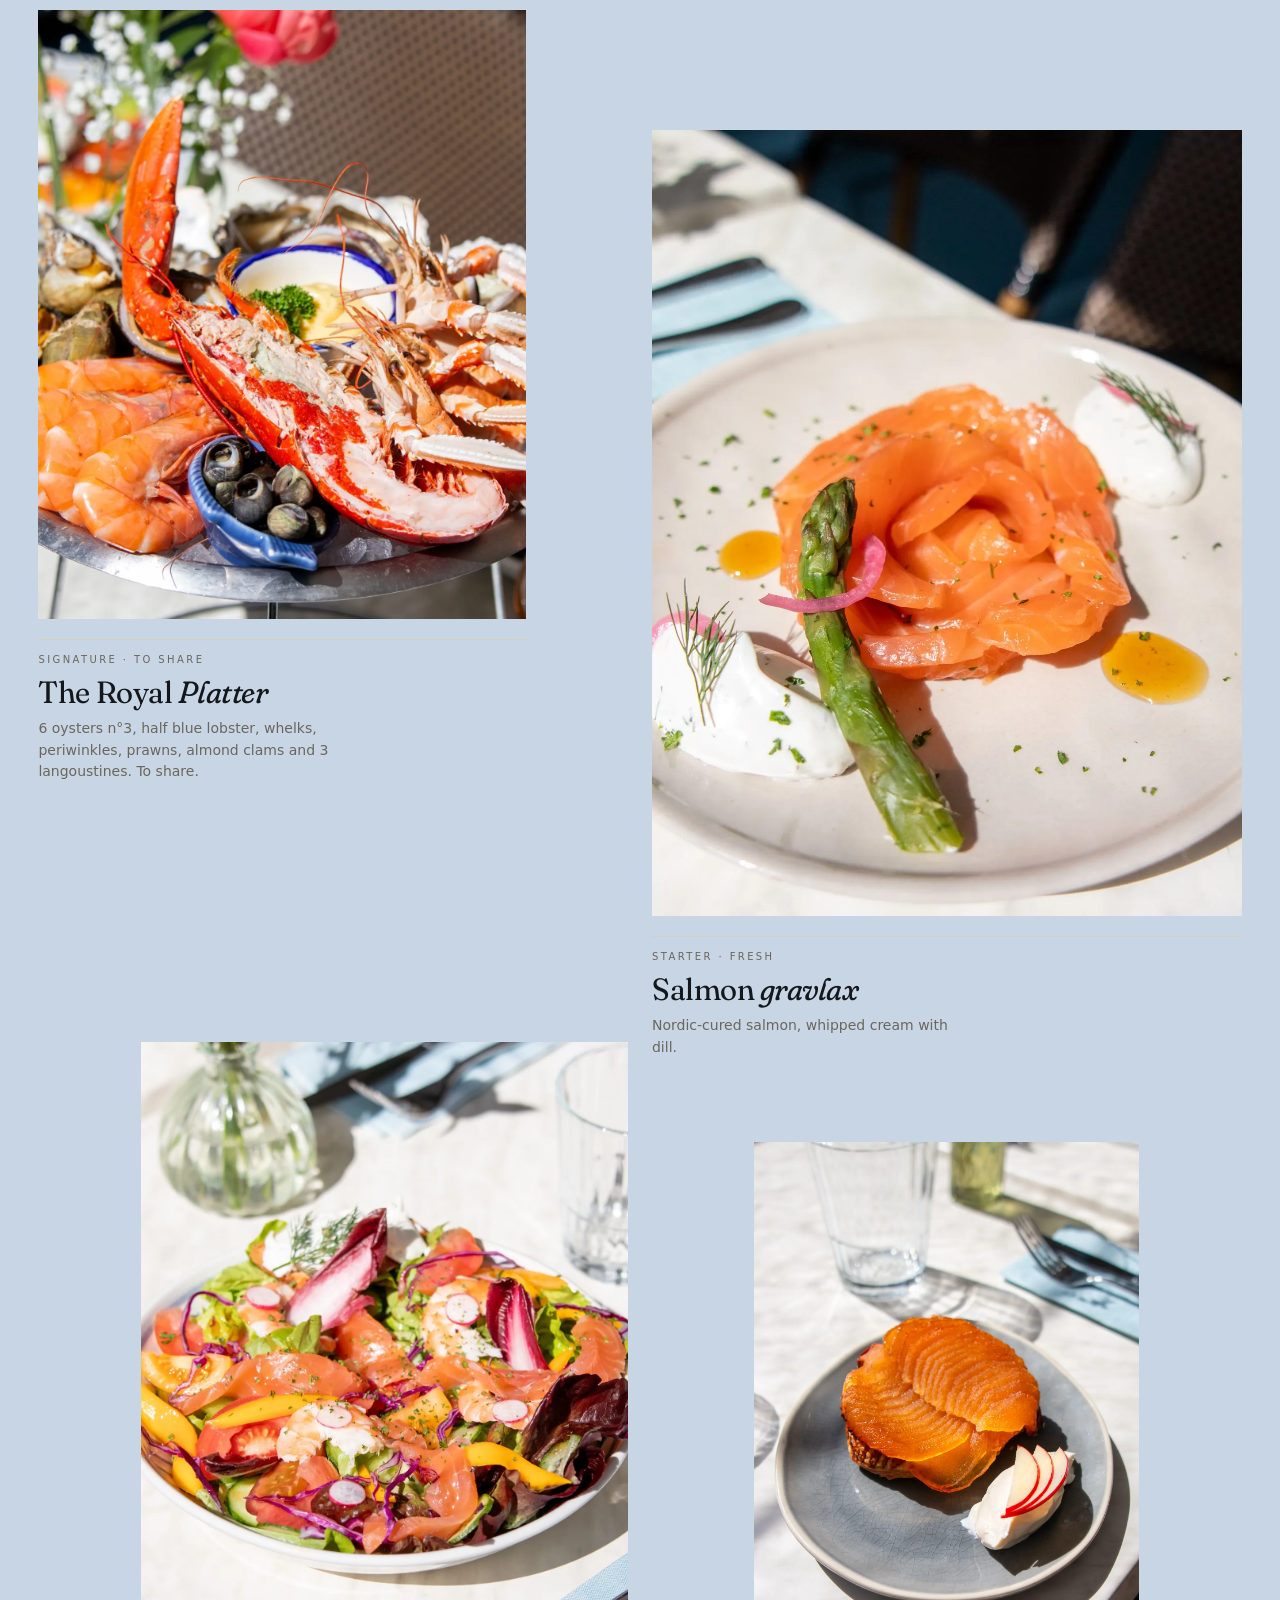
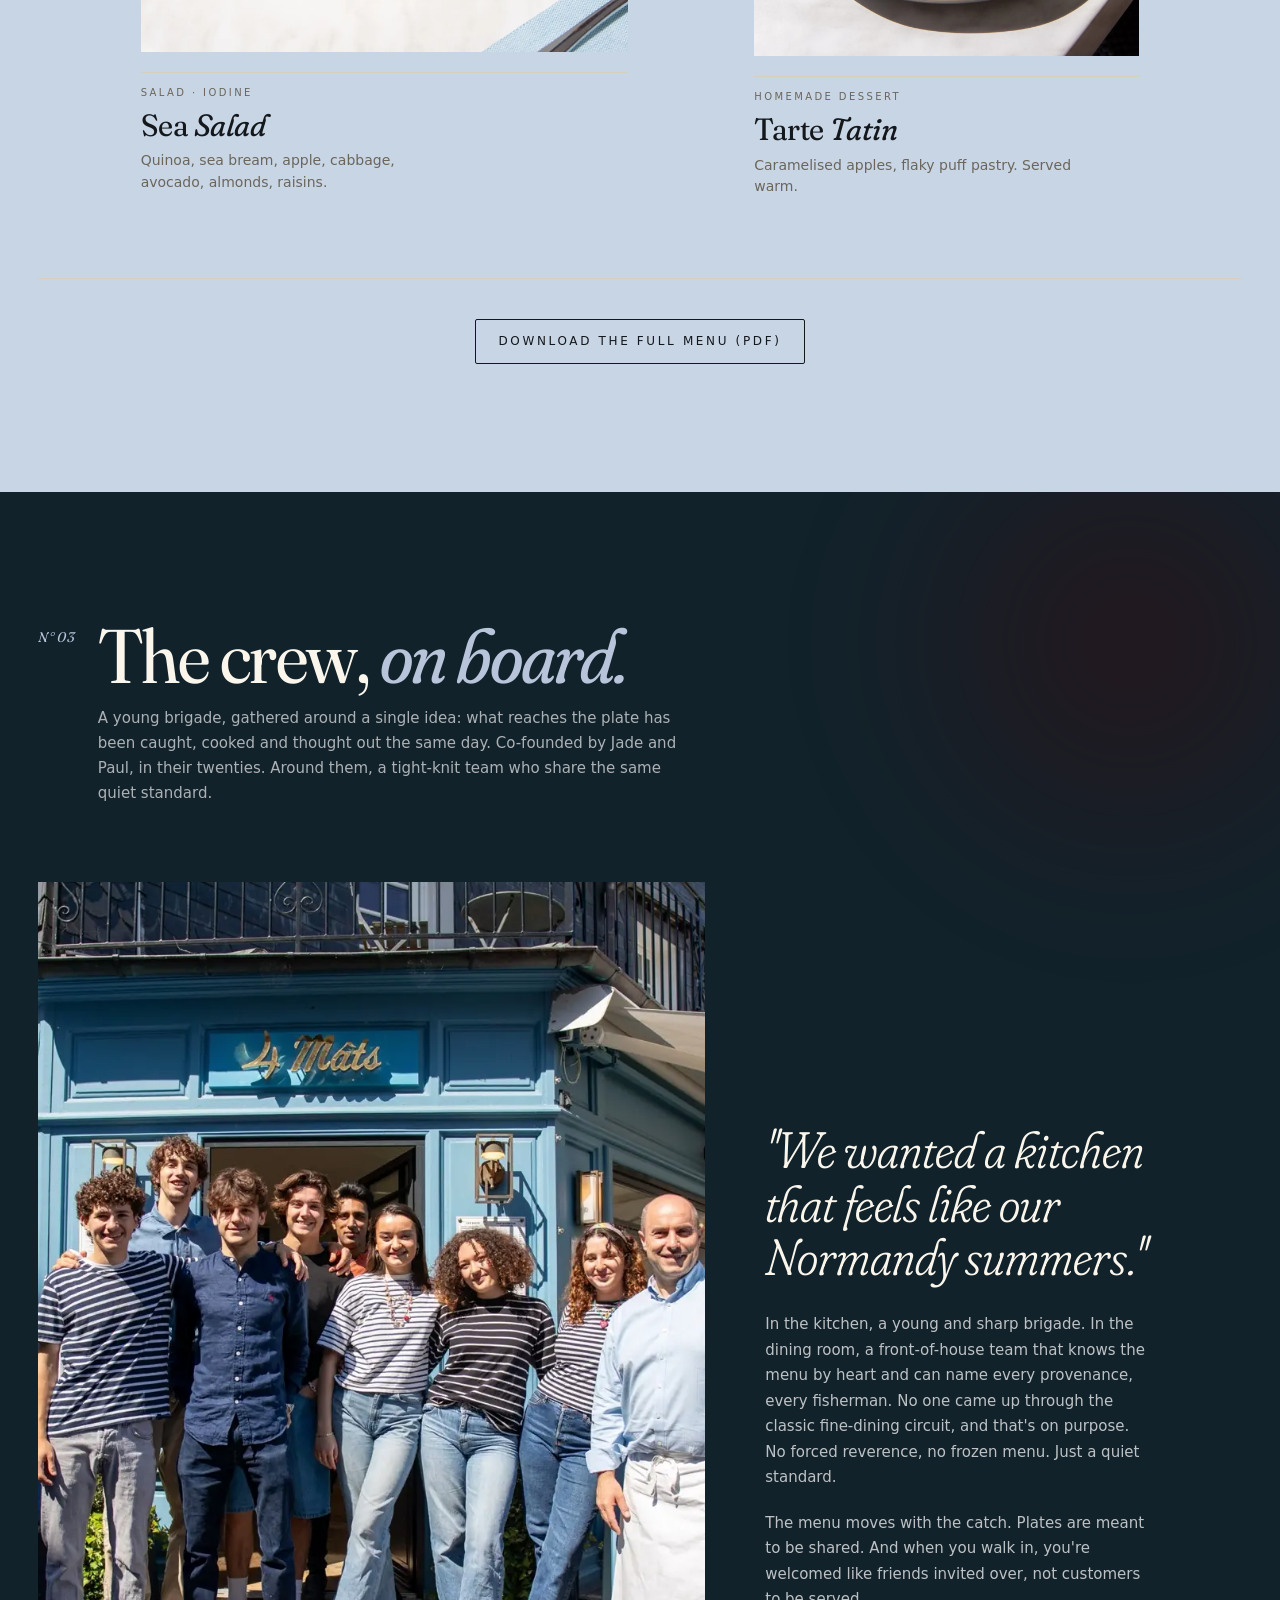
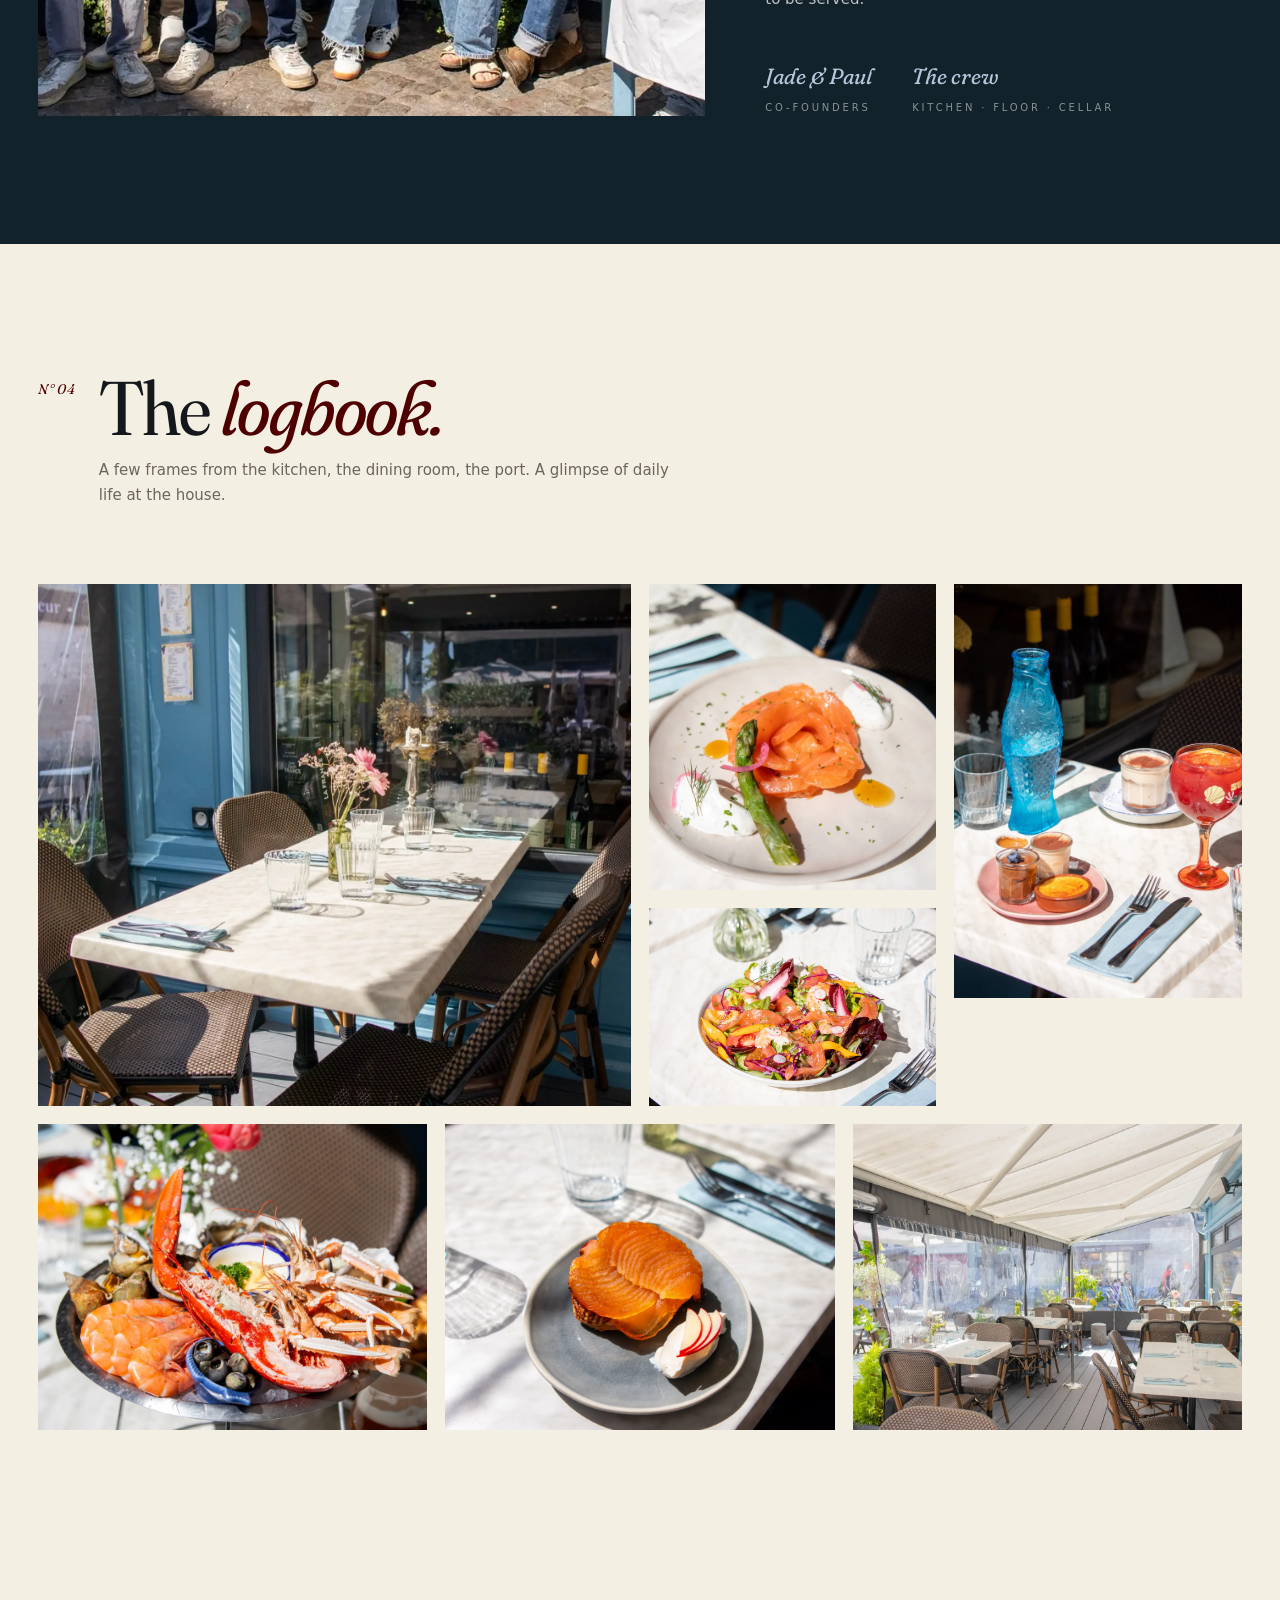
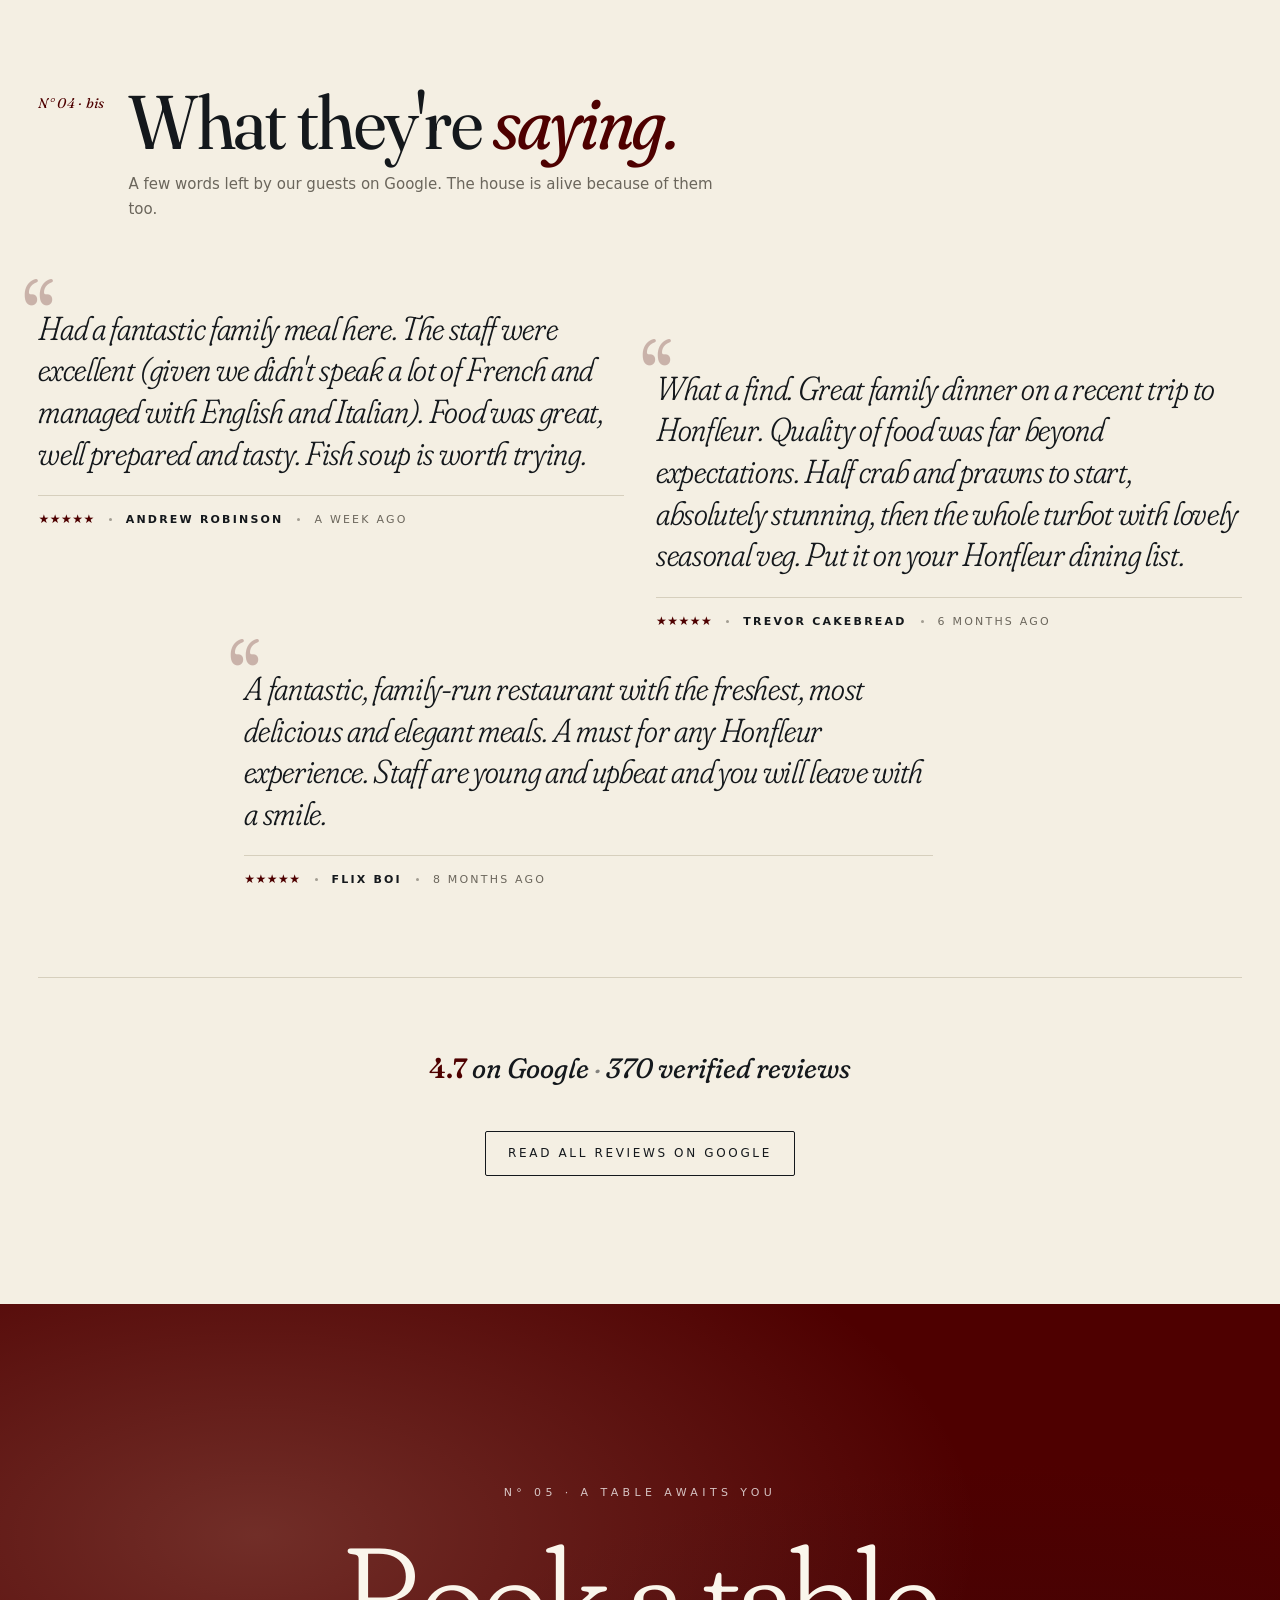
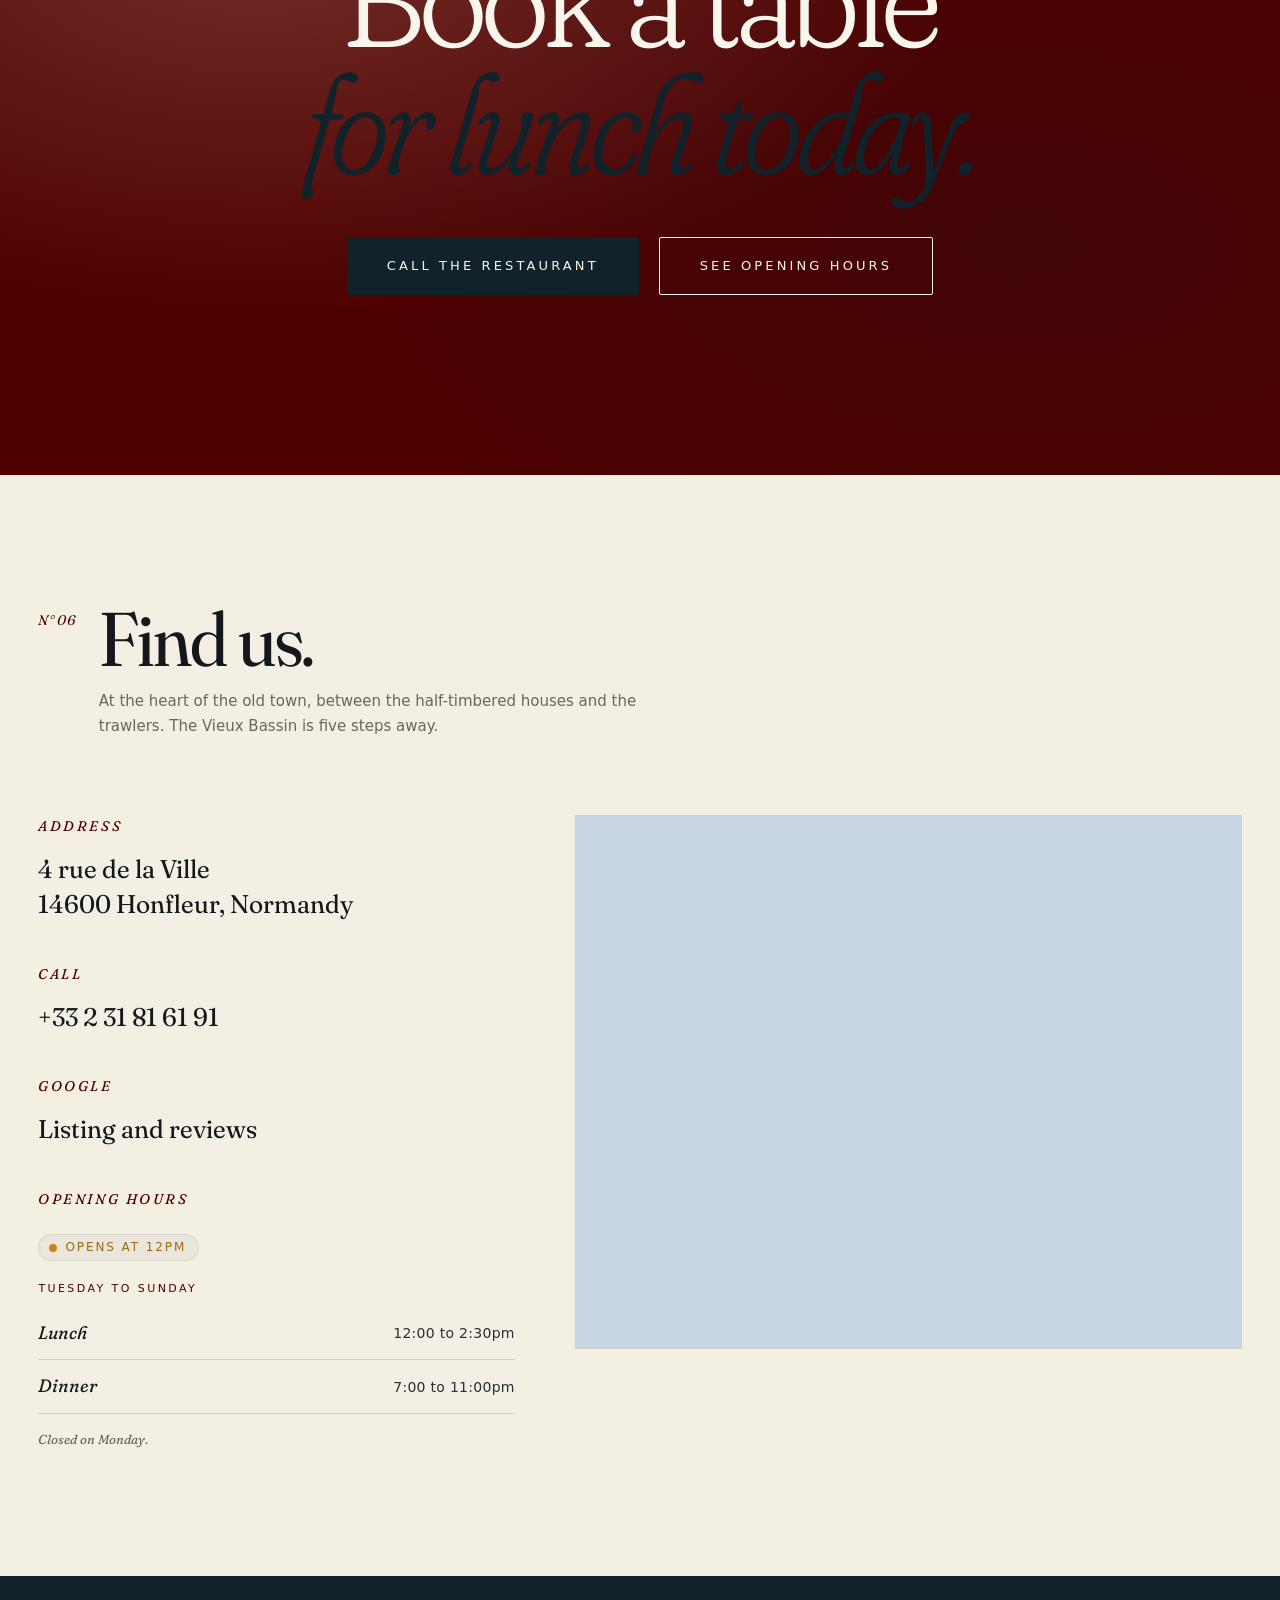
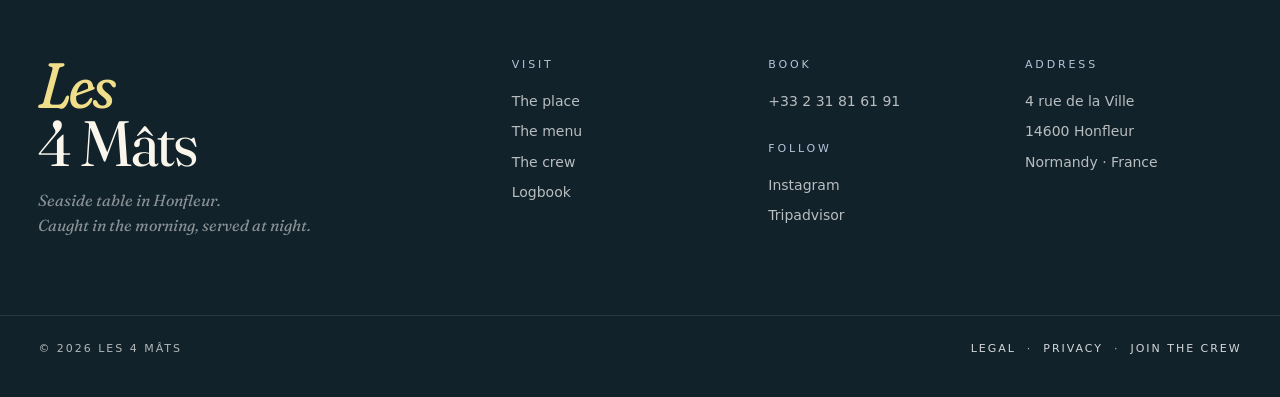
==== commit 3f8334fa: "feat: refonte DA Jade & Paul + pages recrutement Palette Pantone : Red Inferno #4E0000, Blue Finch #" ====
--- a/en/index.html
+++ b/en/index.html
@@ -410,7 +410,6 @@
           <img src="../assets/terrasse_interieure.jpeg" alt="Indoor dining room" loading="lazy">
         </picture>
         <span class="caption">Dining room</span>
-        <div class="sticker sticker--peche" aria-hidden="true">Fresh<br>catch</div>
       </div>
     </div>
   </div>
@@ -432,8 +431,8 @@
         <p class="chiffre-card__label">a week, lunch and dinner, since 2024</p>
       </div>
       <div class="chiffre-card reveal" style="--delay: .24s;">
-        <p class="chiffre-card__num"><em>one</em></p>
-        <p class="chiffre-card__label">table on the edge of Honfleur's Vieux Bassin</p>
+        <p class="chiffre-card__num">N°<em>4</em></p>
+        <p class="chiffre-card__label">rue de la Ville · Vieux Bassin, Honfleur</p>
       </div>
     </div>
   </div>
@@ -538,42 +537,6 @@
   </div>
 </section>
 
-<section class="recrute" id="jobs">
-  <div class="wrap">
-    <div class="recrute__head reveal">
-      <span class="recrute__eyebrow">N° 03 · bis · We're hiring</span>
-      <h2 class="recrute__titre">Why it's great<br>to work at<br><em>Les 4 Mâts?</em></h2>
-      <p class="recrute__sub">A young team, honest cooking, the sea steps away.</p>
-      <a href="tel:+33231816191" class="recrute__cta">Let's meet</a>
-    </div>
-    <ul class="recrute__list reveal" style="--delay: .1s;">
-      <li>
-        <span class="recrute__emoji">🐟</span>
-        <span>Fresh produce every morning, straight from Honfleur's port</span>
-      </li>
-      <li>
-        <span class="recrute__emoji">🌊</span>
-        <span>A view over the Vieux Bassin (makes getting up easier)</span>
-      </li>
-      <li>
-        <span class="recrute__emoji">👨‍🍳</span>
-        <span>A tight-knit young crew where everyone has a say</span>
-      </li>
-      <li>
-        <span class="recrute__emoji">📅</span>
-        <span>Structured hours and a schedule that works for the team</span>
-      </li>
-      <li>
-        <span class="recrute__emoji">🤝</span>
-        <span>A caring environment, no rigid fine-dining hierarchy</span>
-      </li>
-      <li>
-        <span class="recrute__emoji">✨</span>
-        <span>The pride of serving food that feels like our Normandy summers</span>
-      </li>
-    </ul>
-  </div>
-</section>
 
 <section class="carnet" id="logbook">
   <div class="wrap">
@@ -594,7 +557,6 @@
       </div>
       <div class="tile tile--3 reveal" style="--delay: .15s;">
         <picture><source srcset="../assets/desserts.webp" type="image/webp"><img src="../assets/desserts.jpeg" alt="Desserts" loading="lazy"></picture>
-        <div class="sticker sticker--bassin" aria-hidden="true">Home<br>made</div>
       </div>
       <div class="tile tile--4 reveal" style="--delay: .2s;">
         <picture><source srcset="../assets/salade_de_la_mer.webp" type="image/webp"><img src="../assets/salade_de_la_mer.jpeg" alt="Seafood salad" loading="lazy"></picture>
@@ -765,6 +727,8 @@
       <a href="legal.html">Legal</a>
       &nbsp;·&nbsp;
       <a href="privacy.html">Privacy</a>
+      &nbsp;·&nbsp;
+      <a href="jobs.html">Join the crew</a>
     </span>
   </div>
 </footer>
--- a/assets/css/style.css
+++ b/assets/css/style.css
@@ -375,11 +375,12 @@
 .intro__track .wave {
   font-style: normal;
   font-family: var(--ff-display);
-  font-size: 0.7em;
+  font-size: 1.1em;
   color: var(--accent);
-  opacity: 0.55;
+  opacity: 0.6;
   flex-shrink: 0;
   align-self: center;
+  line-height: 1;
 }
 @keyframes marquee {
   from { transform: translateX(0); }
@@ -524,9 +525,9 @@
   overflow: hidden;
 }
 .equipage .section-head .titles h2 { color: var(--cream-hi); }
-.equipage .section-head .titles h2 em { color: var(--accent-2); }
+.equipage .section-head .titles h2 em { color: var(--marine); }
 .equipage .section-head .titles p { color: rgba(255,255,255,0.65); }
-.equipage .section-head .num { color: var(--accent-2); }
+.equipage .section-head .num { color: var(--marine); }
 
 .equipage__glow {
   position: absolute;
@@ -580,7 +581,7 @@
   font-family: var(--ff-display);
   font-style: italic;
   font-size: 22px;
-  color: var(--accent-2);
+  color: var(--marine);
   font-variation-settings: "opsz" 60, "SOFT" 100, "WONK" 1;
 }
 .equipage__sig span { position: relative; padding-top: 6px; }
@@ -944,7 +945,7 @@
 }
 .site-footer__brand em {
   font-style: italic;
-  color: var(--accent-2);
+  color: var(--sun);
   font-variation-settings: "opsz" 144, "SOFT" 100, "WONK" 1;
 }
 .site-footer__tag {
@@ -960,7 +961,7 @@
   font-weight: 500;
   letter-spacing: 0.26em;
   text-transform: uppercase;
-  color: var(--accent-2);
+  color: var(--marine);
   margin: 0 0 16px;
 }
 .site-footer ul { list-style: none; padding: 0; margin: 0; }
@@ -1071,12 +1072,12 @@
 }
 .nav-overlay__links a:active,
 .nav-overlay__links a:hover {
-  color: var(--accent-2);
+  color: var(--marine);
   transform: translateX(8px);
 }
 .nav-overlay__links em {
   font-style: italic;
-  color: var(--accent-2);
+  color: var(--marine);
   font-variation-settings: "opsz" 144, "SOFT" 100, "WONK" 1;
 }
 .nav-overlay__foot {
@@ -1092,7 +1093,7 @@
   flex-shrink: 0;
 }
 .nav-overlay__foot a {
-  color: var(--accent-2);
+  color: var(--marine);
   font-weight: 500;
 }
 .nav-overlay__lang {
@@ -1196,49 +1197,7 @@
   border-color: rgba(244, 239, 227, 0.5);
 }
 .nav-overlay__close:hover span,
-.nav-overlay__close:focus-visible span { background: var(--accent-2); }
-
-.sticker {
-  position: absolute;
-  z-index: 3;
-  display: flex;
-  align-items: center;
-  justify-content: center;
-  text-align: center;
-  width: 96px;
-  height: 96px;
-  border-radius: 50%;
-  border: 2px dashed rgba(240,222,138,0.7);
-  background: rgba(78,0,0,0.88);
-  color: var(--sun);
-  font-family: var(--ff-script);
-  font-size: 13px;
-  font-weight: 700;
-  line-height: 1.25;
-  padding: 10px;
-  backdrop-filter: blur(4px);
-  -webkit-backdrop-filter: blur(4px);
-  pointer-events: none;
-  user-select: none;
-  transition: transform 0.4s var(--ease);
-}
-.sticker--peche {
-  bottom: -22px;
-  right: -22px;
-  transform: rotate(8deg);
-}
-.sticker--bassin {
-  top: 16px;
-  right: -16px;
-  transform: rotate(-5deg);
-  width: 82px;
-  height: 82px;
-  font-size: 12px;
-}
-.concept__image:hover .sticker,
-.tile:hover .sticker { transform: rotate(0deg) scale(1.06); }
-.sticker--peche { transform: rotate(8deg); }
-.concept__image:hover .sticker--peche { transform: rotate(2deg) scale(1.06); }
+.nav-overlay__close:focus-visible span { background: var(--marine); }
 
 .chiffres {
   background: var(--bg-deep);
@@ -1424,7 +1383,7 @@
   }
   .hero__scroll { display: none; }
 
-  .intro__track { font-size: clamp(28px, 5vw, 58px); gap: 24px; }
+  .intro__track { font-size: clamp(28px, 5vw, 58px); gap: 24px; animation-duration: 24s; }
 
   .concept__grid { grid-template-columns: 1fr; gap: 32px; }
   .concept__text p { max-width: 100%; font-size: clamp(18px, 2.4vw, 22px); }
@@ -1504,7 +1463,7 @@
   .hero__meta { font-size: 10px; line-height: 1.95; }
 
   .intro { padding: 24px 0; }
-  .intro__track { font-size: clamp(18px, 5vw, 28px); gap: 16px; font-weight: 400; }
+  .intro__track { font-size: clamp(18px, 5vw, 28px); gap: 16px; font-weight: 400; animation-duration: 32s; }
 
   .section-head {
     grid-template-columns: 1fr;
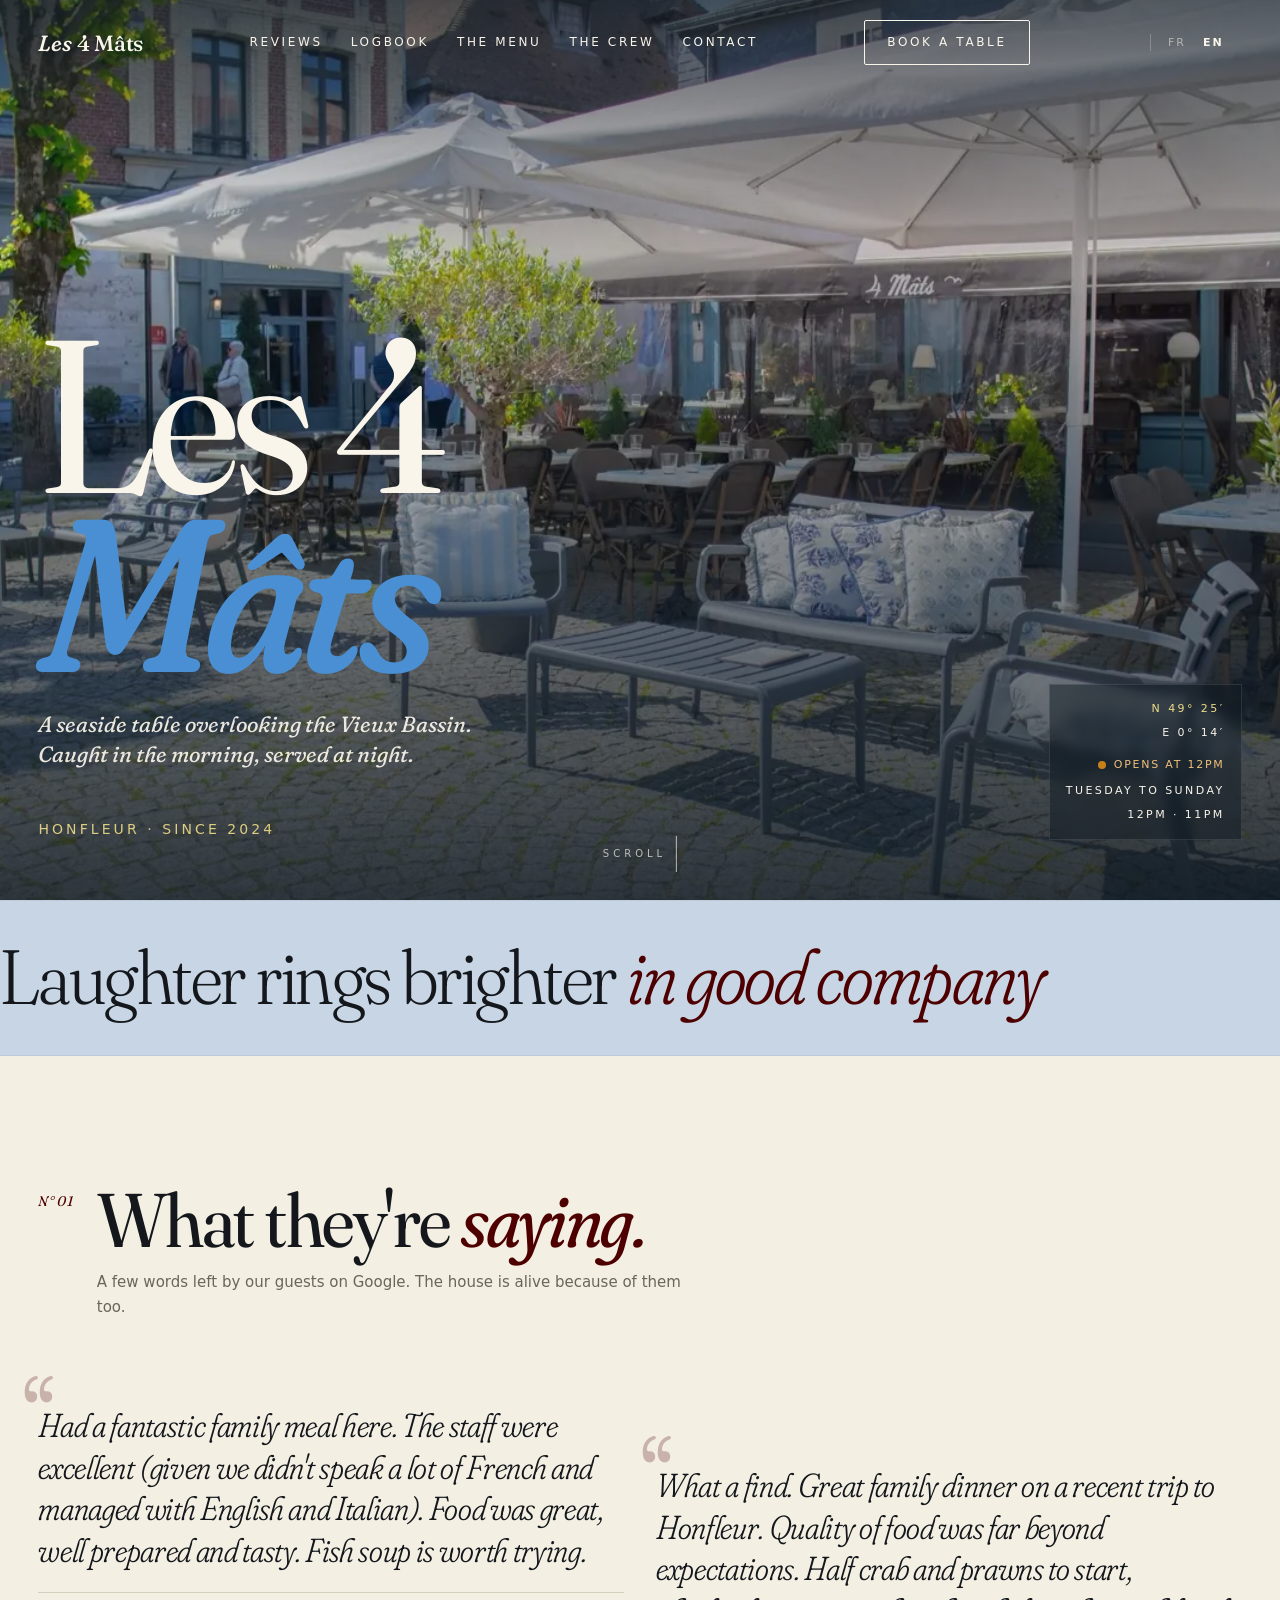
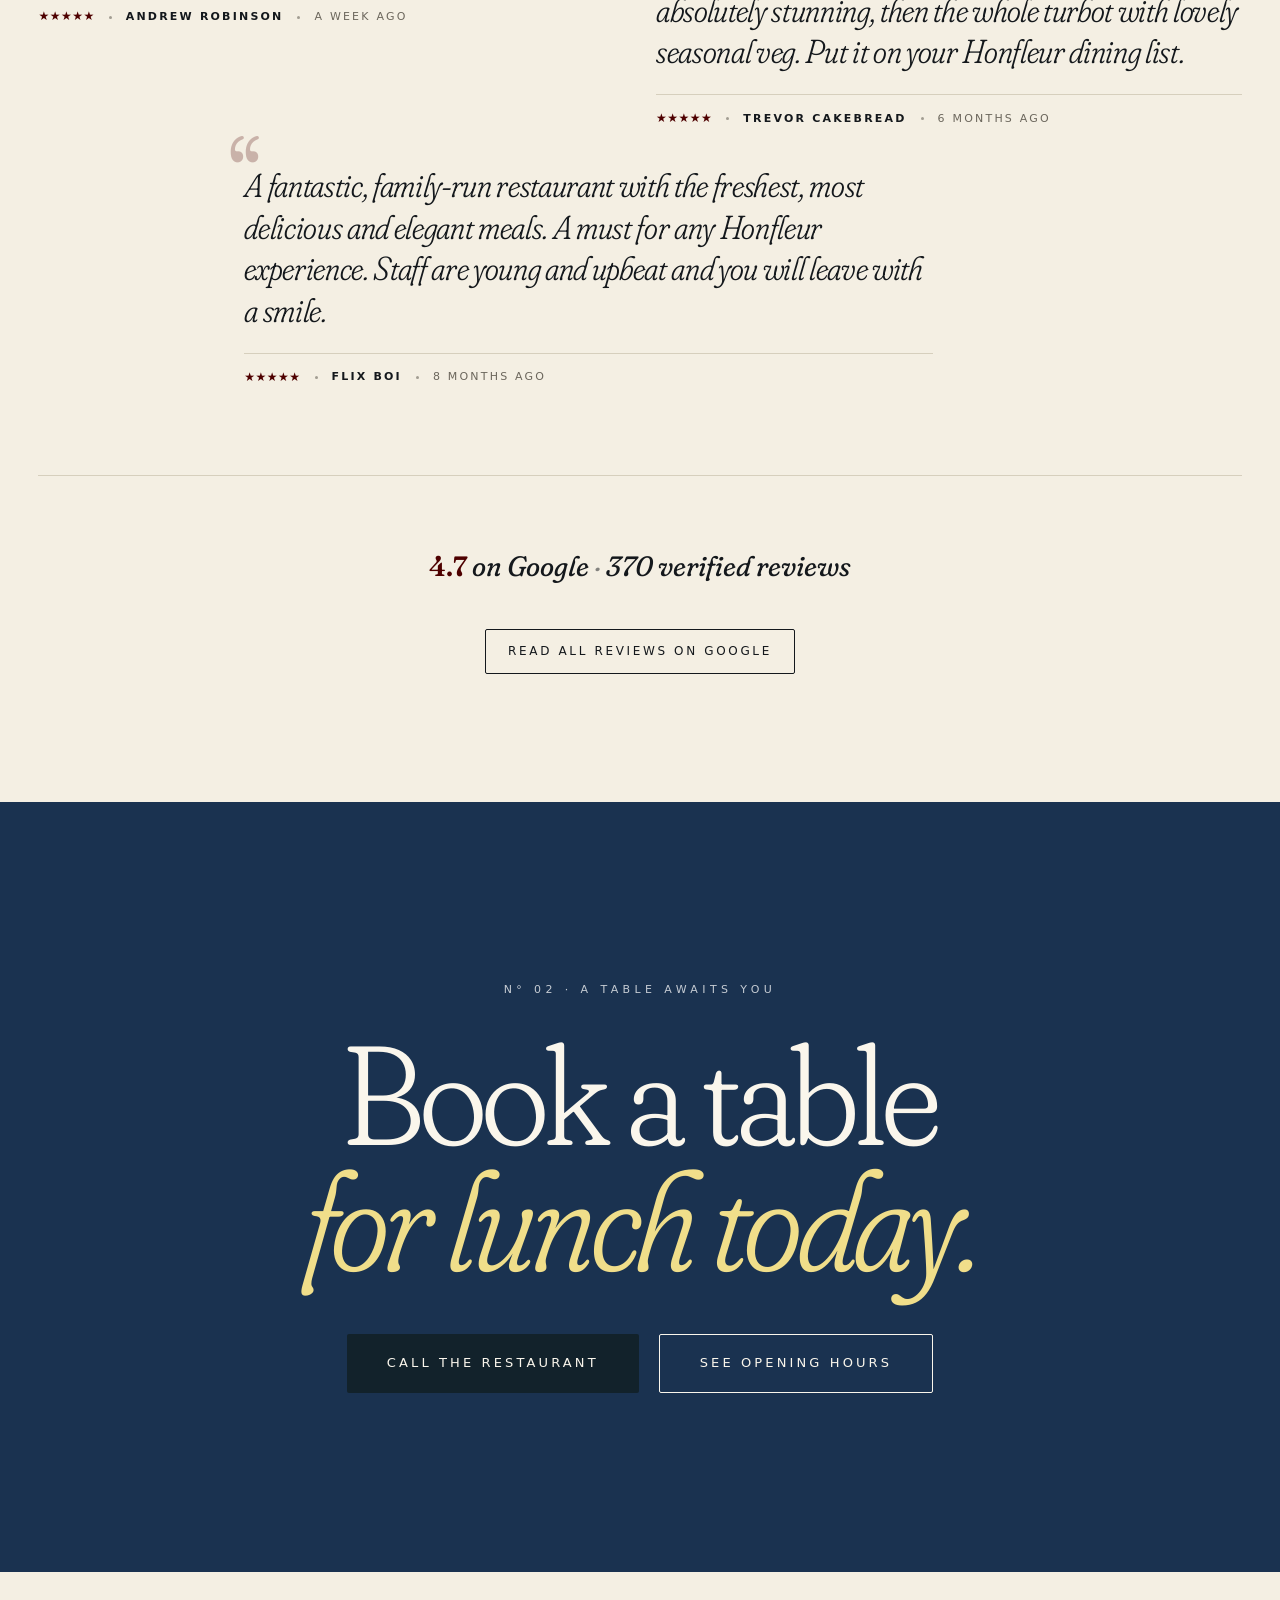
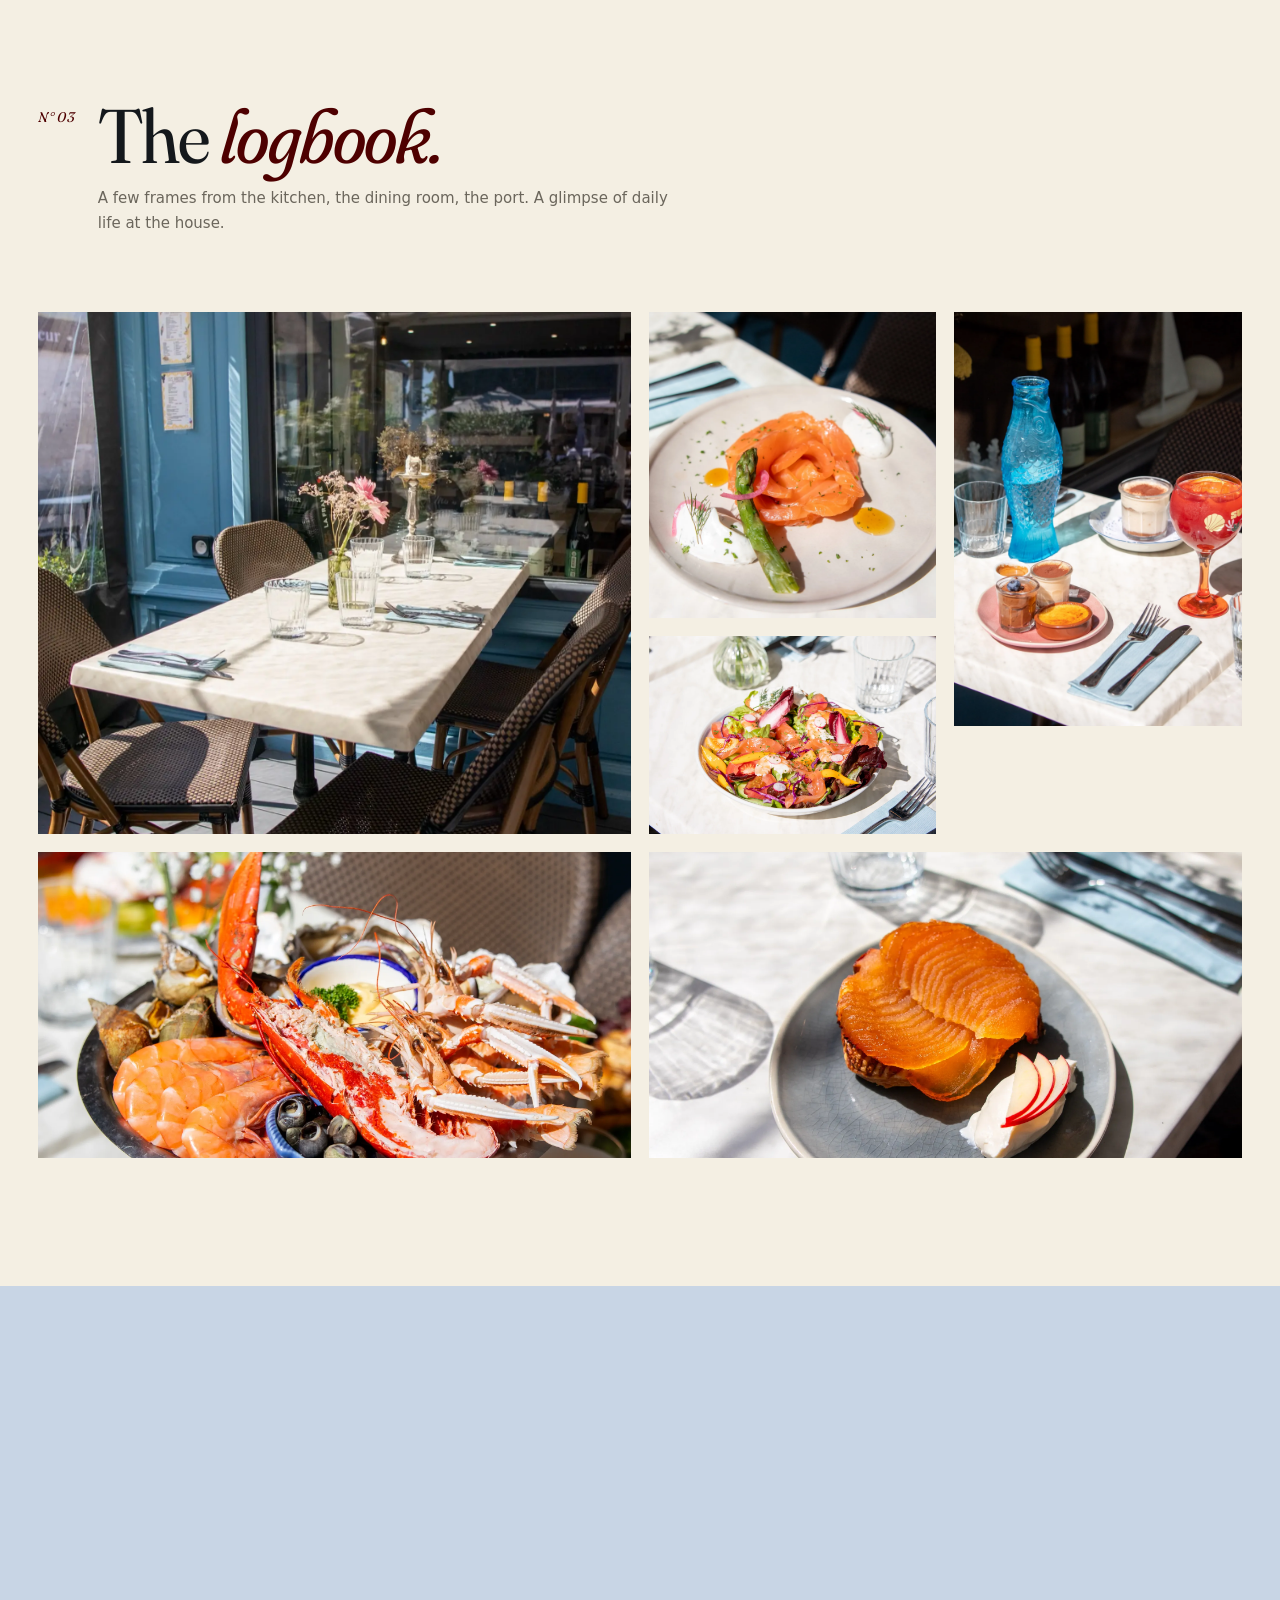
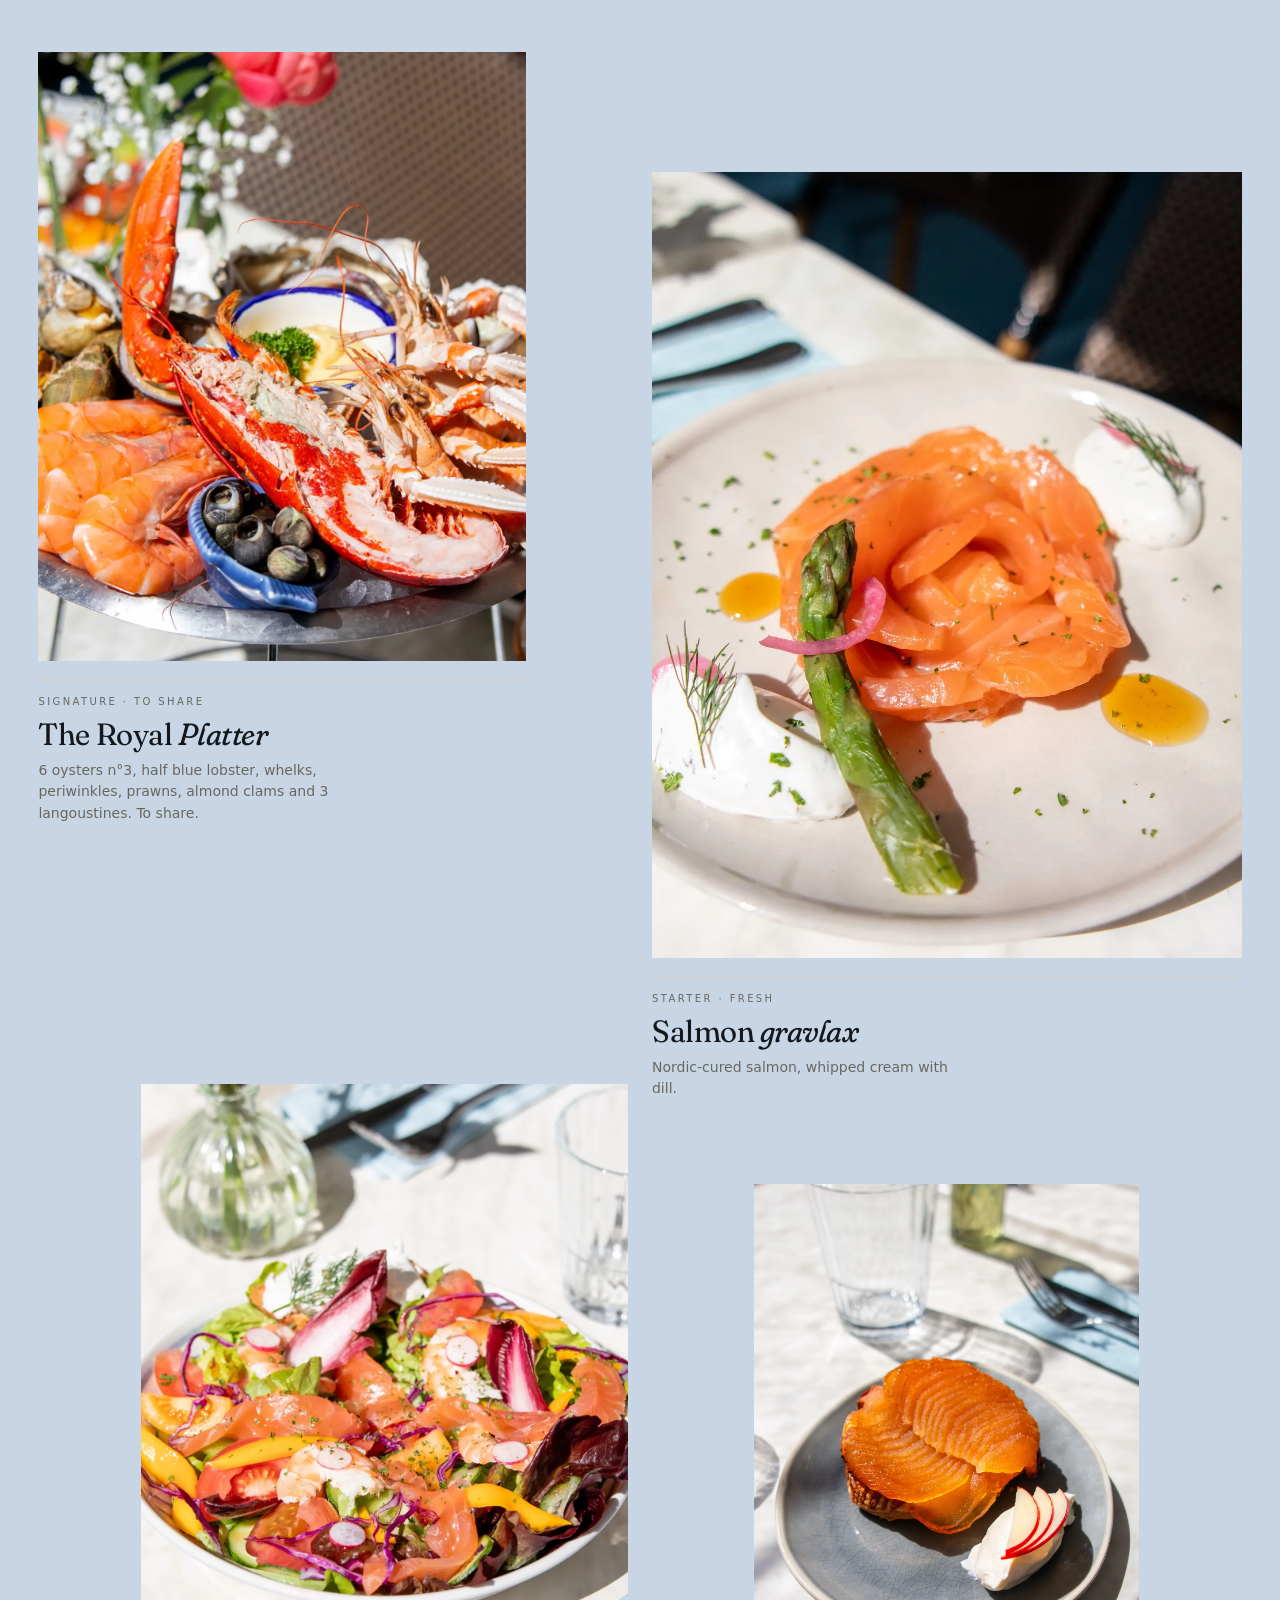
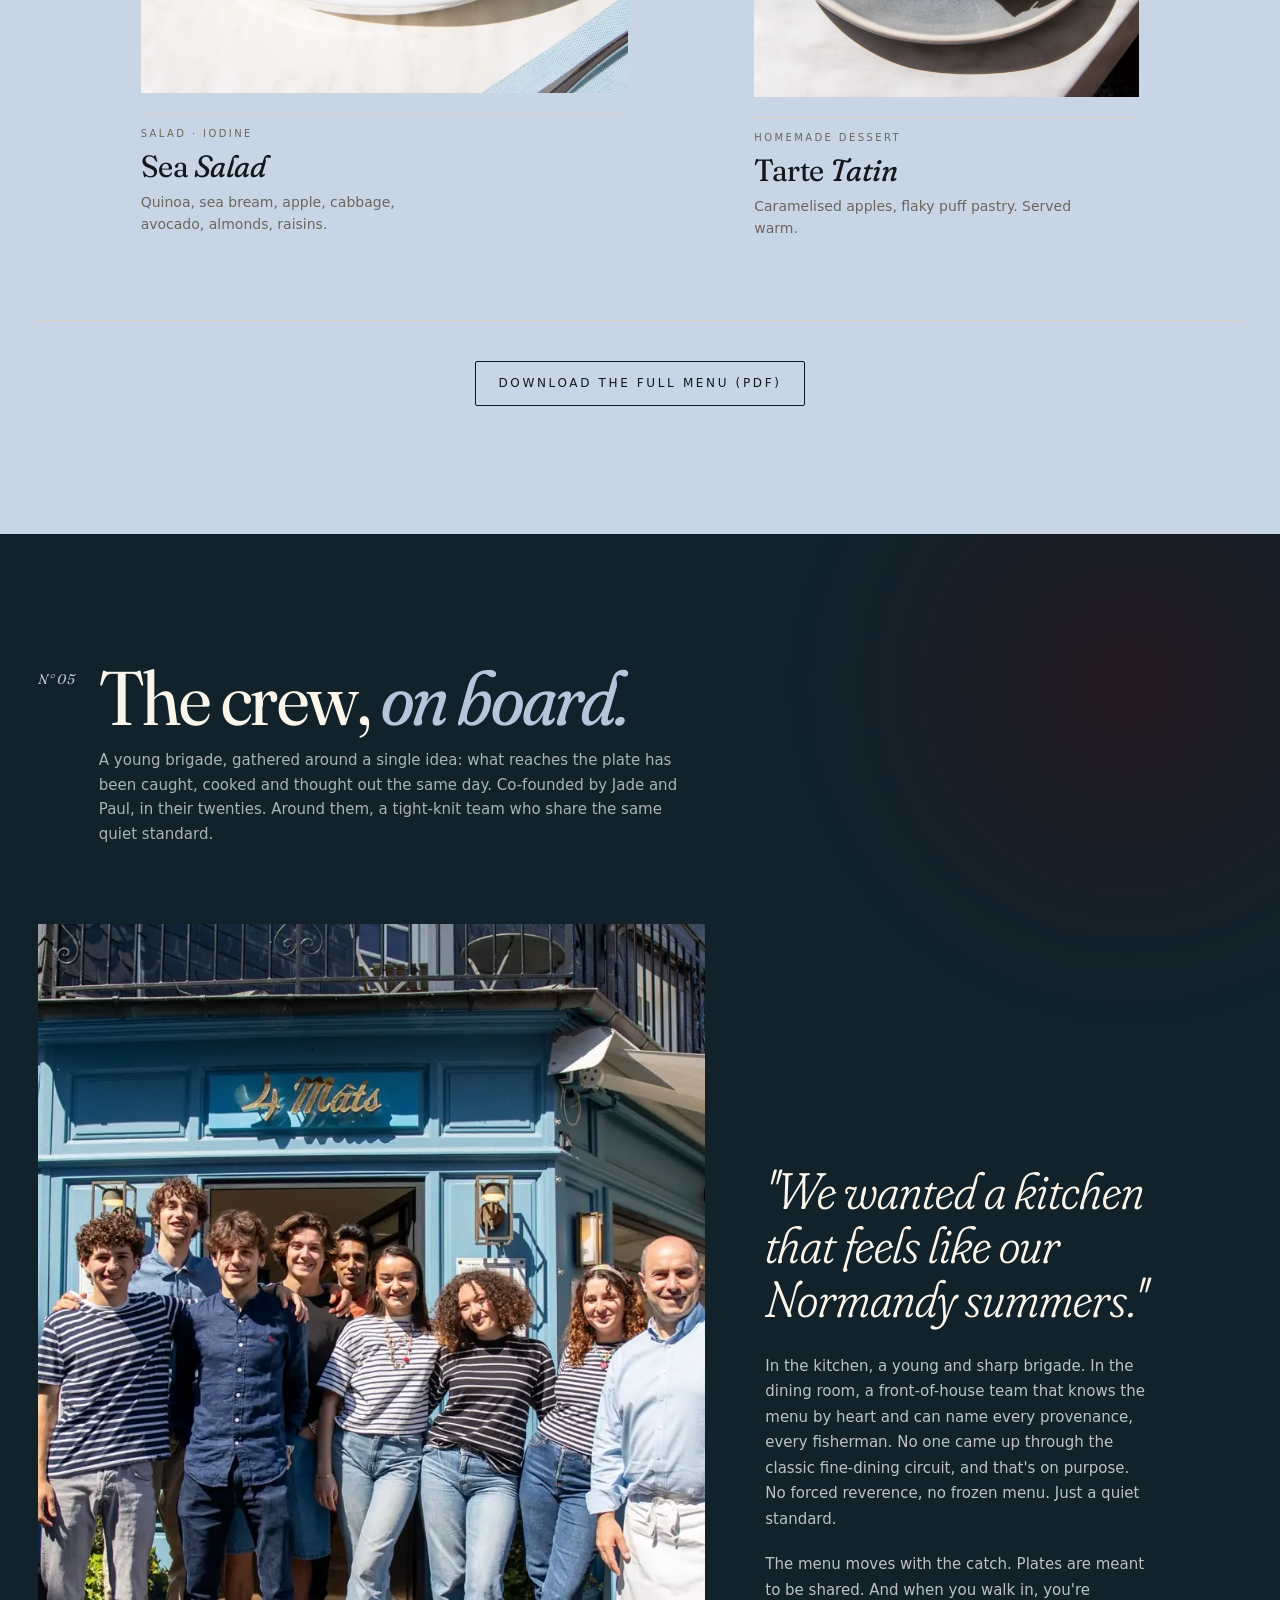
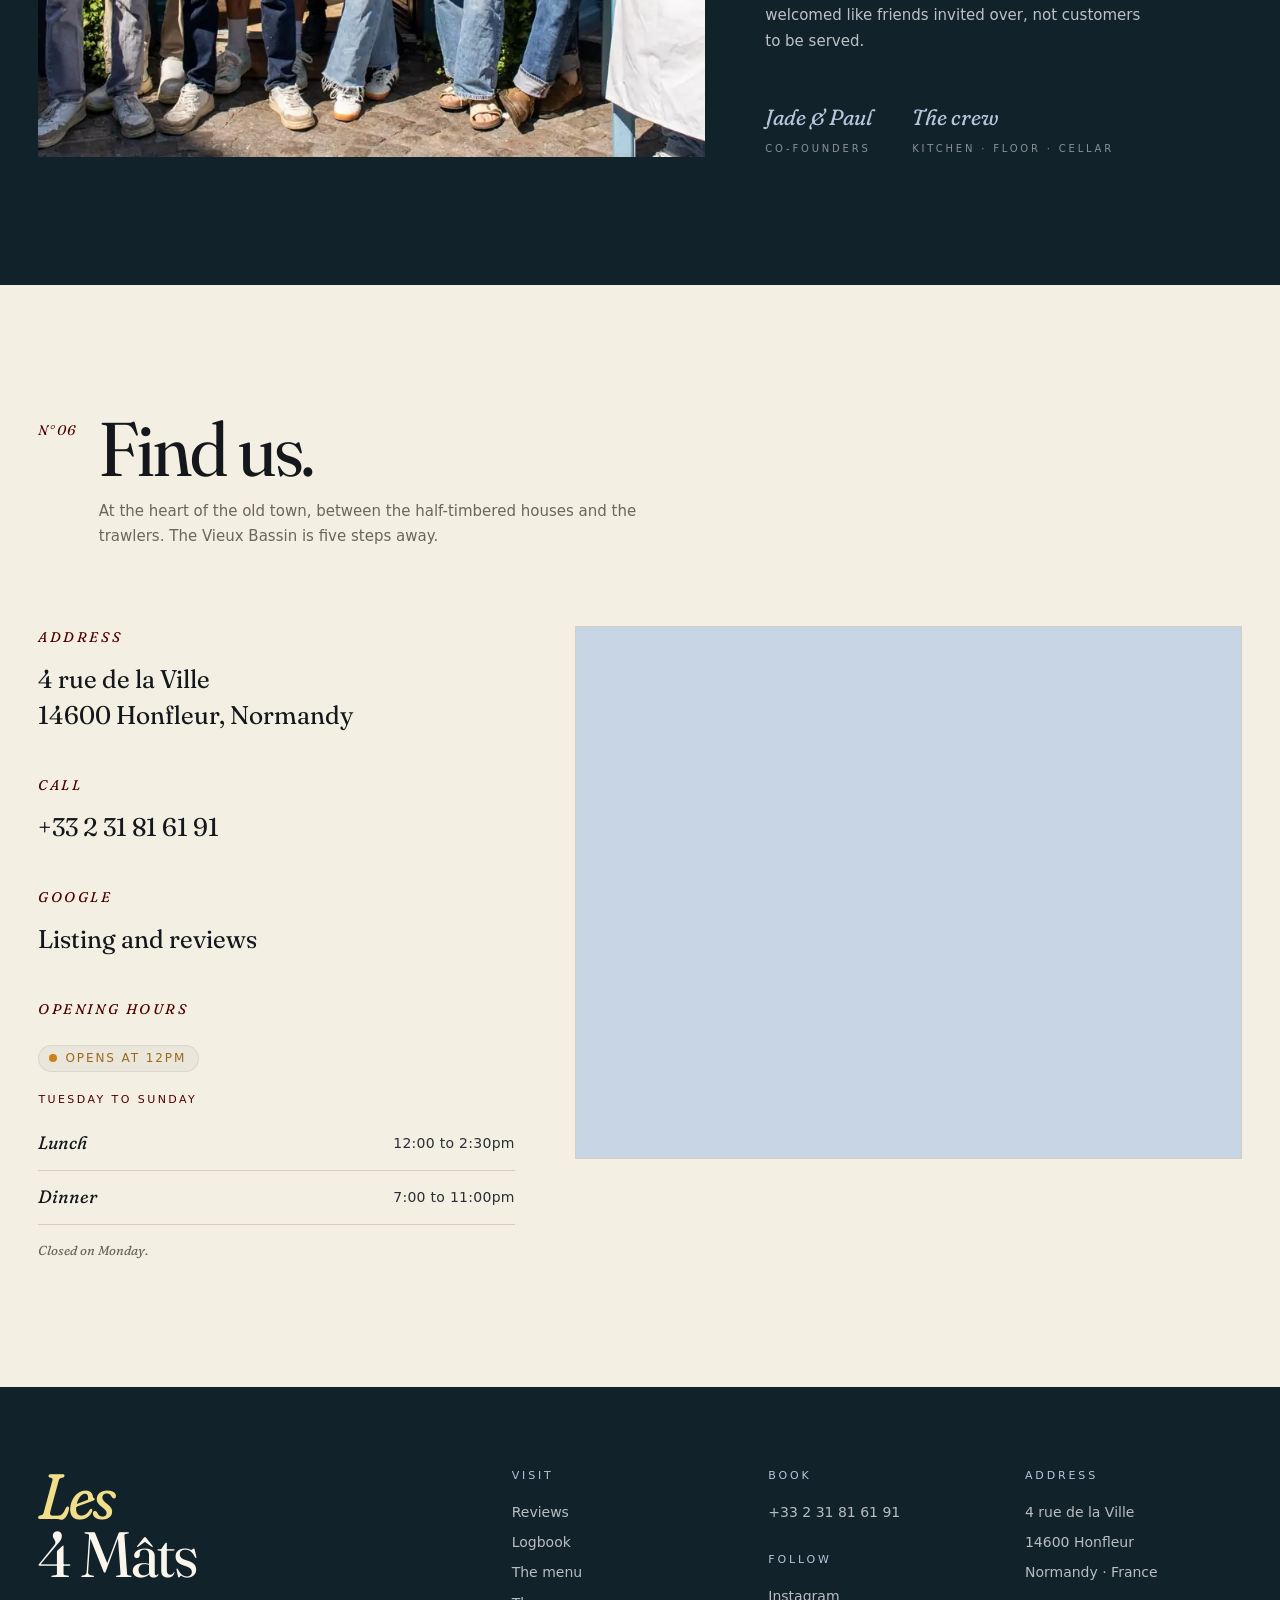
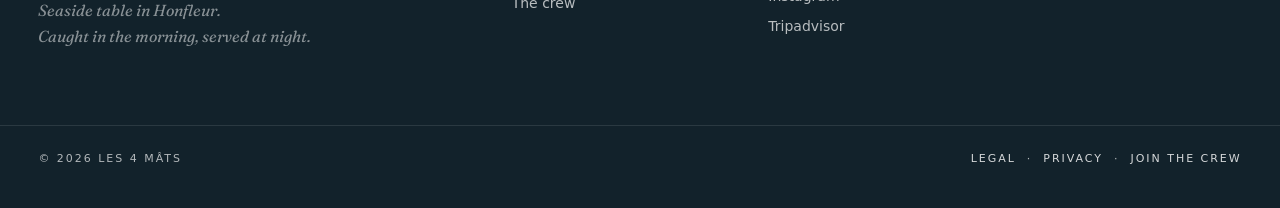
==== commit 5ff06c7b: "feat: retours Paul - réordonnancement sections + corrections design Réordonnancement (FR + EN) : her" ====
--- a/en/index.html
+++ b/en/index.html
@@ -302,11 +302,10 @@
 <header class="site-header" id="siteHeader">
   <a href="./" class="brand"><em>Les</em> 4 Mâts</a>
   <nav class="nav">
-    <a href="#place">The place</a>
+    <a href="#reviews">Reviews</a>
+    <a href="#logbook">Logbook</a>
     <a href="#menu">The menu</a>
     <a href="#crew">The crew</a>
-    <a href="#logbook">Logbook</a>
-    <a href="#reviews">Reviews</a>
     <a href="#contact">Contact</a>
   </nav>
   <a href="#book" class="cta">Book a table</a>
@@ -317,11 +316,10 @@
 <nav class="nav-overlay" id="navOverlay" aria-hidden="true">
   <button class="nav-overlay__close" type="button" aria-label="Close menu"><span></span><span></span></button>
   <div class="nav-overlay__links">
-    <a href="#place">The <em>place</em></a>
+    <a href="#reviews">The <em>reviews</em></a>
+    <a href="#logbook">The <em>logbook</em></a>
     <a href="#menu">The <em>menu</em></a>
     <a href="#crew">The <em>crew</em></a>
-    <a href="#logbook">The <em>logbook</em></a>
-    <a href="#reviews">The <em>reviews</em></a>
     <a href="#contact"><em>Contact</em></a>
     <a href="#book"><em>Book</em></a>
   </div>
@@ -387,197 +385,10 @@
   </div>
 </div>
 
-<section class="concept" id="place">
+<section class="avis" id="reviews">
   <div class="wrap">
     <div class="section-head reveal">
       <span class="num">N° 01</span>
-      <div class="titles">
-        <h2>A table <em>on the quay.</em></h2>
-        <p>A stone's throw from the Vieux Bassin, Les 4 Mâts drops anchor between the half-timbered houses and the trawlers' masts. The door stays open, tables grow longer, and the evening stretches a little further than planned.</p>
-      </div>
-    </div>
-
-    <div class="concept__grid">
-      <div class="concept__text reveal">
-        <p>A platter that spills over, a bottle that keeps coming back, the morning catch served that night. <em>Laughter rings brighter in good company.</em></p>
-        <p>No frozen menu. No hiding sauce. Just the produce, the fire, something worth sharing.</p>
-        <p><em>A good meal starts in the kitchen. A good evening always ends in the dining room.</em></p>
-      </div>
-      <div></div>
-      <div class="concept__image reveal" style="--delay: .15s;">
-        <picture>
-          <source srcset="../assets/terrasse_interieure.webp" type="image/webp">
-          <img src="../assets/terrasse_interieure.jpeg" alt="Indoor dining room" loading="lazy">
-        </picture>
-        <span class="caption">Dining room</span>
-      </div>
-    </div>
-  </div>
-</section>
-
-<section class="chiffres">
-  <div class="wrap">
-    <div class="chiffres__grid">
-      <div class="chiffre-card reveal">
-        <p class="chiffre-card__num">4<em>.7</em></p>
-        <p class="chiffre-card__label">on Google · 370 verified reviews</p>
-      </div>
-      <div class="chiffre-card reveal" style="--delay: .08s;">
-        <p class="chiffre-card__num">100<em>%</em></p>
-        <p class="chiffre-card__label">Normandy fish and seafood, sourced locally</p>
-      </div>
-      <div class="chiffre-card reveal" style="--delay: .16s;">
-        <p class="chiffre-card__num">6<em>d</em></p>
-        <p class="chiffre-card__label">a week, lunch and dinner, since 2024</p>
-      </div>
-      <div class="chiffre-card reveal" style="--delay: .24s;">
-        <p class="chiffre-card__num">N°<em>4</em></p>
-        <p class="chiffre-card__label">rue de la Ville · Vieux Bassin, Honfleur</p>
-      </div>
-    </div>
-  </div>
-</section>
-
-<section class="carte" id="menu">
-  <div class="wrap">
-    <div class="section-head reveal">
-      <span class="num">N° 02</span>
-      <div class="titles">
-        <h2>The menu <em>shifts with the tide.</em></h2>
-        <p>Four plates in pictures, but the menu goes well beyond: raw bar and seafood platters, mussels three ways, Normandy meats, homemade desserts. Discover the full card in the dining room or download it below.</p>
-      </div>
-    </div>
-
-    <div class="carte__grid">
-      <article class="plat plat--a reveal">
-        <div class="plat__media">
-          <picture>
-            <source srcset="../assets/plateau_de_fruit_de_mer.webp" type="image/webp">
-            <img src="../assets/plateau_de_fruit_de_mer.jpeg" alt="The Royal Platter, seafood at Les 4 Mâts" loading="lazy">
-          </picture>
-        </div>
-        <div class="plat__meta"><span class="label">Signature · to share</span></div>
-        <h3 class="plat__name">The Royal <em>Platter</em></h3>
-        <p class="plat__desc">6 oysters n°3, half blue lobster, whelks, periwinkles, prawns, almond clams and 3 langoustines. To share.</p>
-      </article>
-
-      <article class="plat plat--b reveal" style="--delay: .1s;">
-        <div class="plat__media">
-          <picture>
-            <source srcset="../assets/saumon.webp" type="image/webp">
-            <img src="../assets/saumon.jpeg" alt="Salmon gravlax with dill cream" loading="lazy">
-          </picture>
-        </div>
-        <div class="plat__meta"><span class="label">Starter · fresh</span></div>
-        <h3 class="plat__name">Salmon <em>gravlax</em></h3>
-        <p class="plat__desc">Nordic-cured salmon, whipped cream with dill.</p>
-      </article>
-
-      <article class="plat plat--c reveal" style="--delay: .15s;">
-        <div class="plat__media">
-          <picture>
-            <source srcset="../assets/salade_de_la_mer.webp" type="image/webp">
-            <img src="../assets/salade_de_la_mer.jpeg" alt="Sea Salad with sea bream and citrus" loading="lazy">
-          </picture>
-        </div>
-        <div class="plat__meta"><span class="label">Salad · iodine</span></div>
-        <h3 class="plat__name">Sea <em>Salad</em></h3>
-        <p class="plat__desc">Quinoa, sea bream, apple, cabbage, avocado, almonds, raisins.</p>
-      </article>
-
-      <article class="plat plat--d reveal" style="--delay: .2s;">
-        <div class="plat__media">
-          <picture>
-            <source srcset="../assets/tarte_tatin.webp" type="image/webp">
-            <img src="../assets/tarte_tatin.jpeg" alt="Tarte Tatin caramelised apples" loading="lazy">
-          </picture>
-        </div>
-        <div class="plat__meta"><span class="label">Homemade dessert</span></div>
-        <h3 class="plat__name">Tarte <em>Tatin</em></h3>
-        <p class="plat__desc">Caramelised apples, flaky puff pastry. Served warm.</p>
-      </article>
-    </div>
-
-    <div class="carte__footer">
-      <a href="../assets/Menu_4_mats.pdf" class="cta" style="color: var(--ink);" target="_blank" rel="noopener">
-        Download the full menu (PDF)
-      </a>
-    </div>
-  </div>
-</section>
-
-<section class="equipage" id="crew">
-  <div class="equipage__glow" aria-hidden="true"></div>
-  <div class="wrap">
-    <div class="section-head reveal">
-      <span class="num">N° 03</span>
-      <div class="titles">
-        <h2>The crew, <em>on board.</em></h2>
-        <p>A young brigade, gathered around a single idea: what reaches the plate has been caught, cooked and thought out the same day. Co-founded by Jade and Paul, in their twenties. Around them, a tight-knit team who share the same quiet standard.</p>
-      </div>
-    </div>
-
-    <div class="equipage__grid">
-      <div class="equipage__image reveal">
-        <picture>
-          <source srcset="../assets/l_equipe.webp" type="image/webp">
-          <img src="../assets/l_equipe.jpeg" alt="The Les 4 Mâts crew" loading="lazy">
-        </picture>
-      </div>
-      <div class="equipage__text reveal" style="--delay: .15s;">
-        <h3>"We wanted a kitchen<br>that feels like our<br>Normandy summers."</h3>
-        <p>In the kitchen, a young and sharp brigade. In the dining room, a front-of-house team that knows the menu by heart and can name every provenance, every fisherman. No one came up through the classic fine-dining circuit, and that's on purpose. No forced reverence, no frozen menu. Just a quiet standard.</p>
-        <p>The menu moves with the catch. Plates are meant to be shared. And when you walk in, you're welcomed like friends invited over, not customers to be served.</p>
-        <div class="equipage__sig">
-          <span>Jade &amp; Paul<em>Co-founders</em></span>
-          <span>The crew<em>Kitchen · floor · cellar</em></span>
-        </div>
-      </div>
-    </div>
-  </div>
-</section>
-
-
-<section class="carnet" id="logbook">
-  <div class="wrap">
-    <div class="section-head reveal">
-      <span class="num">N° 04</span>
-      <div class="titles">
-        <h2>The <em>logbook.</em></h2>
-        <p>A few frames from the kitchen, the dining room, the port. A glimpse of daily life at the house.</p>
-      </div>
-    </div>
-
-    <div class="carnet__grid">
-      <div class="tile tile--1 reveal">
-        <picture><source srcset="../assets/table_terrasse.webp" type="image/webp"><img src="../assets/table_terrasse.jpeg" alt="Terrace table" loading="lazy"></picture>
-      </div>
-      <div class="tile tile--2 reveal" style="--delay: .1s;">
-        <picture><source srcset="../assets/saumon.webp" type="image/webp"><img src="../assets/saumon.jpeg" alt="Roasted salmon" loading="lazy"></picture>
-      </div>
-      <div class="tile tile--3 reveal" style="--delay: .15s;">
-        <picture><source srcset="../assets/desserts.webp" type="image/webp"><img src="../assets/desserts.jpeg" alt="Desserts" loading="lazy"></picture>
-      </div>
-      <div class="tile tile--4 reveal" style="--delay: .2s;">
-        <picture><source srcset="../assets/salade_de_la_mer.webp" type="image/webp"><img src="../assets/salade_de_la_mer.jpeg" alt="Seafood salad" loading="lazy"></picture>
-      </div>
-      <div class="tile tile--5 reveal" style="--delay: .05s;">
-        <picture><source srcset="../assets/plateau_de_fruit_de_mer.webp" type="image/webp"><img src="../assets/plateau_de_fruit_de_mer.jpeg" alt="Seafood platter" loading="lazy"></picture>
-      </div>
-      <div class="tile tile--6 reveal" style="--delay: .1s;">
-        <picture><source srcset="../assets/tarte_tatin.webp" type="image/webp"><img src="../assets/tarte_tatin.jpeg" alt="Tarte tatin" loading="lazy"></picture>
-      </div>
-      <div class="tile tile--7 reveal" style="--delay: .15s;">
-        <picture><source srcset="../assets/terrasse_interieure.webp" type="image/webp"><img src="../assets/terrasse_interieure.jpeg" alt="Dining room" loading="lazy"></picture>
-      </div>
-    </div>
-  </div>
-</section>
-
-<section class="avis" id="reviews">
-  <div class="wrap">
-    <div class="section-head reveal">
-      <span class="num">N° 04 · bis</span>
       <div class="titles">
         <h2>What they're <em>saying.</em></h2>
         <p>A few words left by our guests on Google. The house is alive because of them too.</p>
@@ -628,11 +439,143 @@
 
 <section class="reserver" id="book">
   <div class="wrap">
-    <span class="reserver__eye">N° 05 · A table awaits you</span>
+    <span class="reserver__eye">N° 02 · A table awaits you</span>
     <h2 class="reveal">Book a table<br><em data-reservation-moment>tonight.</em></h2>
     <div class="reserver__actions reveal" style="--delay: .15s;">
       <a href="tel:+33231816191" class="btn-primary">Call the restaurant</a>
       <a href="#contact" class="btn-ghost">See opening hours</a>
+    </div>
+  </div>
+</section>
+
+<section class="carnet" id="logbook">
+  <div class="wrap">
+    <div class="section-head reveal">
+      <span class="num">N° 03</span>
+      <div class="titles">
+        <h2>The <em>logbook.</em></h2>
+        <p>A few frames from the kitchen, the dining room, the port. A glimpse of daily life at the house.</p>
+      </div>
+    </div>
+
+    <div class="carnet__grid">
+      <div class="tile tile--1 reveal">
+        <picture><source srcset="../assets/table_terrasse.webp" type="image/webp"><img src="../assets/table_terrasse.jpeg" alt="Terrace table" loading="lazy"></picture>
+      </div>
+      <div class="tile tile--2 reveal" style="--delay: .1s;">
+        <picture><source srcset="../assets/saumon.webp" type="image/webp"><img src="../assets/saumon.jpeg" alt="Roasted salmon" loading="lazy"></picture>
+      </div>
+      <div class="tile tile--3 reveal" style="--delay: .15s;">
+        <picture><source srcset="../assets/desserts.webp" type="image/webp"><img src="../assets/desserts.jpeg" alt="Desserts" loading="lazy"></picture>
+      </div>
+      <div class="tile tile--4 reveal" style="--delay: .2s;">
+        <picture><source srcset="../assets/salade_de_la_mer.webp" type="image/webp"><img src="../assets/salade_de_la_mer.jpeg" alt="Seafood salad" loading="lazy"></picture>
+      </div>
+      <div class="tile tile--5 reveal" style="--delay: .05s;">
+        <picture><source srcset="../assets/plateau_de_fruit_de_mer.webp" type="image/webp"><img src="../assets/plateau_de_fruit_de_mer.jpeg" alt="Seafood platter" loading="lazy"></picture>
+      </div>
+      <div class="tile tile--6 reveal" style="--delay: .1s;">
+        <picture><source srcset="../assets/tarte_tatin.webp" type="image/webp"><img src="../assets/tarte_tatin.jpeg" alt="Tarte tatin" loading="lazy"></picture>
+      </div>
+    </div>
+  </div>
+</section>
+
+<section class="carte" id="menu">
+  <div class="wrap">
+    <div class="section-head reveal">
+      <span class="num">N° 04</span>
+      <div class="titles">
+        <h2>The menu <em>shifts with the tide.</em></h2>
+        <p>Four plates in pictures, but the menu goes well beyond: raw bar and seafood platters, mussels three ways, Normandy meats, homemade desserts. Discover the full card in the dining room or download it below.</p>
+      </div>
+    </div>
+
+    <div class="carte__grid">
+      <article class="plat plat--a reveal">
+        <div class="plat__media">
+          <picture>
+            <source srcset="../assets/plateau_de_fruit_de_mer.webp" type="image/webp">
+            <img src="../assets/plateau_de_fruit_de_mer.jpeg" alt="The Royal Platter, seafood at Les 4 Mâts" loading="lazy">
+          </picture>
+        </div>
+        <div class="plat__meta"><span class="label">Signature · to share</span></div>
+        <h3 class="plat__name">The Royal <em>Platter</em></h3>
+        <p class="plat__desc">6 oysters n°3, half blue lobster, whelks, periwinkles, prawns, almond clams and 3 langoustines. To share.</p>
+      </article>
+
+      <article class="plat plat--b reveal" style="--delay: .1s;">
+        <div class="plat__media">
+          <picture>
+            <source srcset="../assets/saumon.webp" type="image/webp">
+            <img src="../assets/saumon.jpeg" alt="Salmon gravlax with dill cream" loading="lazy">
+          </picture>
+        </div>
+        <div class="plat__meta"><span class="label">Starter · fresh</span></div>
+        <h3 class="plat__name">Salmon <em>gravlax</em></h3>
+        <p class="plat__desc">Nordic-cured salmon, whipped cream with dill.</p>
+      </article>
+
+      <article class="plat plat--c reveal" style="--delay: .15s;">
+        <div class="plat__media">
+          <picture>
+            <source srcset="../assets/salade_de_la_mer.webp" type="image/webp">
+            <img src="../assets/salade_de_la_mer.jpeg" alt="Sea Salad with sea bream and citrus" loading="lazy">
+          </picture>
+        </div>
+        <div class="plat__meta"><span class="label">Salad · iodine</span></div>
+        <h3 class="plat__name">Sea <em>Salad</em></h3>
+        <p class="plat__desc">Quinoa, sea bream, apple, cabbage, avocado, almonds, raisins.</p>
+      </article>
+
+      <article class="plat plat--d reveal" style="--delay: .2s;">
+        <div class="plat__media">
+          <picture>
+            <source srcset="../assets/tarte_tatin.webp" type="image/webp">
+            <img src="../assets/tarte_tatin.jpeg" alt="Tarte Tatin caramelised apples" loading="lazy">
+          </picture>
+        </div>
+        <div class="plat__meta"><span class="label">Homemade dessert</span></div>
+        <h3 class="plat__name">Tarte <em>Tatin</em></h3>
+        <p class="plat__desc">Caramelised apples, flaky puff pastry. Served warm.</p>
+      </article>
+    </div>
+
+    <div class="carte__footer">
+      <a href="../assets/Menu_4_mats.pdf" class="cta" style="color: var(--ink);" target="_blank" rel="noopener">
+        Download the full menu (PDF)
+      </a>
+    </div>
+  </div>
+</section>
+
+<section class="equipage" id="crew">
+  <div class="equipage__glow" aria-hidden="true"></div>
+  <div class="wrap">
+    <div class="section-head reveal">
+      <span class="num">N° 05</span>
+      <div class="titles">
+        <h2>The crew, <em>on board.</em></h2>
+        <p>A young brigade, gathered around a single idea: what reaches the plate has been caught, cooked and thought out the same day. Co-founded by Jade and Paul, in their twenties. Around them, a tight-knit team who share the same quiet standard.</p>
+      </div>
+    </div>
+
+    <div class="equipage__grid">
+      <div class="equipage__image reveal">
+        <picture>
+          <source srcset="../assets/l_equipe.webp" type="image/webp">
+          <img src="../assets/l_equipe.jpeg" alt="The Les 4 Mâts crew" loading="lazy">
+        </picture>
+      </div>
+      <div class="equipage__text reveal" style="--delay: .15s;">
+        <h3>"We wanted a kitchen<br>that feels like our<br>Normandy summers."</h3>
+        <p>In the kitchen, a young and sharp brigade. In the dining room, a front-of-house team that knows the menu by heart and can name every provenance, every fisherman. No one came up through the classic fine-dining circuit, and that's on purpose. No forced reverence, no frozen menu. Just a quiet standard.</p>
+        <p>The menu moves with the catch. Plates are meant to be shared. And when you walk in, you're welcomed like friends invited over, not customers to be served.</p>
+        <div class="equipage__sig">
+          <span>Jade &amp; Paul<em>Co-founders</em></span>
+          <span>The crew<em>Kitchen · floor · cellar</em></span>
+        </div>
+      </div>
     </div>
   </div>
 </section>
@@ -693,10 +636,10 @@
     <div>
       <h4>Visit</h4>
       <ul>
-        <li><a href="#place">The place</a></li>
+        <li><a href="#reviews">Reviews</a></li>
+        <li><a href="#logbook">Logbook</a></li>
         <li><a href="#menu">The menu</a></li>
         <li><a href="#crew">The crew</a></li>
-        <li><a href="#logbook">Logbook</a></li>
       </ul>
     </div>
 
--- a/assets/css/style.css
+++ b/assets/css/style.css
@@ -126,20 +126,24 @@
   display: flex;
   justify-content: space-between;
   align-items: center;
-  mix-blend-mode: difference;
-  color: var(--cream-hi);
-  transition: padding 0.4s var(--ease);
+  mix-blend-mode: normal;
+  color: var(--cream-hi);
+  transition: padding 0.4s var(--ease), background 0.4s var(--ease), backdrop-filter 0.4s var(--ease);
 }
 .site-header.scrolled {
   padding: 12px var(--gutter);
+  background: rgba(10, 20, 28, 0.78);
+  backdrop-filter: blur(14px);
+  -webkit-backdrop-filter: blur(14px);
 }
 .brand {
   font-family: var(--ff-display);
-  font-size: 20px;
+  font-size: 22px;
   letter-spacing: -0.01em;
   font-variation-settings: "opsz" 30, "SOFT" 40, "WONK" 1;
   font-weight: 500;
   line-height: 1;
+  text-shadow: 0 1px 4px rgba(0,0,0,0.35);
 }
 .brand em { font-style: italic; font-variation-settings: "opsz" 30, "SOFT" 100, "WONK" 1; }
 
@@ -240,7 +244,7 @@
   position: absolute; inset: 0;
   z-index: 1;
   background:
-    linear-gradient(180deg, rgba(15,26,34,0.45) 0%, rgba(15,26,34,0.05) 28%, rgba(15,26,34,0.45) 62%, rgba(15,26,34,0.84) 100%),
+    linear-gradient(180deg, rgba(15,26,34,0.68) 0%, rgba(15,26,34,0.05) 28%, rgba(15,26,34,0.45) 62%, rgba(15,26,34,0.84) 100%),
     radial-gradient(ellipse at 70% 20%, rgba(78,0,0,0.12), transparent 55%);
 }
 .hero__content {
@@ -269,7 +273,7 @@
   font-style: italic;
   font-weight: 500;
   font-variation-settings: "opsz" 144, "SOFT" 100, "WONK" 1;
-  color: var(--marine);
+  color: #4A90D4;
 }
 .hero__sub {
   font-family: var(--ff-body);
@@ -277,7 +281,7 @@
   letter-spacing: 0.22em;
   text-transform: uppercase;
   color: var(--sun);
-  margin: 20px 0 0;
+  margin: 48px 0 0;
   font-weight: 500;
   opacity: 0.9;
 }
@@ -301,11 +305,11 @@
   color: var(--cream-hi);
   opacity: 1;
   line-height: 2.2;
-  background: rgba(15,26,34,0.32);
+  background: rgba(15,26,34,0.48);
   padding: 12px 16px;
   backdrop-filter: blur(6px);
   -webkit-backdrop-filter: blur(6px);
-  border: 1px solid rgba(255,255,255,0.06);
+  border: 1px solid rgba(255,255,255,0.1);
 }
 .hero__meta strong { font-weight: 500; color: var(--sun); }
 
@@ -355,7 +359,7 @@
 }
 .intro__track {
   display: flex;
-  gap: 36px;
+  gap: 20px;
   align-items: baseline;
   white-space: nowrap;
   font-family: var(--ff-display);
@@ -365,7 +369,7 @@
   letter-spacing: -0.02em;
   color: var(--ink);
   line-height: 1;
-  animation: marquee 18s linear infinite;
+  animation: marquee 10s linear infinite;
 }
 .intro__track em {
   font-style: italic;
@@ -377,7 +381,7 @@
   font-family: var(--ff-display);
   font-size: 1.1em;
   color: var(--accent);
-  opacity: 0.6;
+  opacity: 0.85;
   flex-shrink: 0;
   align-self: center;
   line-height: 1;
@@ -392,9 +396,10 @@
 }
 .concept__grid {
   display: grid;
-  grid-template-columns: 5fr 1fr 6fr;
+  grid-template-columns: 1fr;
   gap: 40px;
   align-items: start;
+  max-width: 52ch;
 }
 .concept__text p {
   font-family: var(--ff-display);
@@ -622,9 +627,8 @@
 .tile--2 { grid-column: 7 / span 3; grid-row: span 3; }
 .tile--3 { grid-column: 10 / span 3; grid-row: span 4; }
 .tile--4 { grid-column: 7 / span 3; grid-row: span 2; }
-.tile--5 { grid-column: 1 / span 4; grid-row: span 3; }
-.tile--6 { grid-column: 5 / span 4; grid-row: span 3; }
-.tile--7 { grid-column: 9 / span 4; grid-row: span 3; }
+.tile--5 { grid-column: 1 / span 6; grid-row: span 3; }
+.tile--6 { grid-column: 7 / span 6; grid-row: span 3; }
 
 .avis {
   background: var(--bg);
@@ -724,21 +728,12 @@
 }
 
 .reserver {
-  background: var(--accent);
+  background: var(--navy);
   color: var(--cream-hi);
   text-align: center;
   padding: clamp(100px, 14vw, 180px) 0;
   position: relative;
   overflow: hidden;
-}
-.reserver::before {
-  content: "";
-  position: absolute;
-  inset: 0;
-  background:
-    radial-gradient(ellipse at 20% 30%, rgba(255,230,200,0.2), transparent 50%),
-    radial-gradient(ellipse at 80% 70%, rgba(15,26,34,0.2), transparent 50%);
-  pointer-events: none;
 }
 .reserver__eye {
   display: block;
@@ -765,7 +760,7 @@
 }
 .reserver h2 em {
   font-style: italic;
-  color: var(--bg-deep);
+  color: var(--sun);
   font-variation-settings: "opsz" 144, "SOFT" 100, "WONK" 1;
 }
 .reserver__actions {
@@ -1379,11 +1374,11 @@
   .hero__meta {
     text-align: left;
     line-height: 1.9;
-    opacity: 0.75;
+    opacity: 0.9;
   }
   .hero__scroll { display: none; }
 
-  .intro__track { font-size: clamp(28px, 5vw, 58px); gap: 24px; animation-duration: 24s; }
+  .intro__track { font-size: clamp(28px, 5vw, 58px); gap: 14px; animation-duration: 16s; }
 
   .concept__grid { grid-template-columns: 1fr; gap: 32px; }
   .concept__text p { max-width: 100%; font-size: clamp(18px, 2.4vw, 22px); }
@@ -1426,7 +1421,6 @@
   .tile--4 { grid-column: 1 / span 3; grid-row: span 2; }
   .tile--5 { grid-column: 1 / span 3; grid-row: span 3; }
   .tile--6 { grid-column: 4 / span 3; grid-row: span 3; }
-  .tile--7 { grid-column: 1 / span 6; grid-row: span 4; }
 
   .contact__grid { grid-template-columns: 1fr; gap: 32px; }
   .contact__map { aspect-ratio: 4/3; order: -1; }
@@ -1440,6 +1434,24 @@
   .chiffre-card:last-child { border-bottom: 0; }
   .recrute .wrap { grid-template-columns: 1fr; gap: 40px; }
   .recrute__head { position: static; }
+}
+
+@media (min-width: 961px) and (max-width: 1080px) {
+  .hero__title { font-size: clamp(80px, 12vw, 150px); }
+  .carte__grid { gap: 16px; }
+  .equipage__grid { gap: 40px; }
+  .site-header { padding: 18px var(--gutter); }
+}
+
+@media (min-width: 641px) and (max-width: 820px) {
+  .hero { min-height: 680px; }
+  .hero__title { font-size: clamp(72px, 14vw, 120px); }
+  .carnet__grid { grid-auto-rows: 80px; }
+  .equipage__image { max-height: 480px; }
+  .avis__grid { grid-template-columns: 1fr; gap: 32px; }
+  .review--a, .review--b, .review--c { grid-column: 1 / -1 !important; margin-top: 0 !important; }
+  .contact__grid { grid-template-columns: 1fr; gap: 32px; }
+  .contact__map { aspect-ratio: 4/3; order: -1; }
 }
 
 @media (max-width: 640px) {
@@ -1463,7 +1475,7 @@
   .hero__meta { font-size: 10px; line-height: 1.95; }
 
   .intro { padding: 24px 0; }
-  .intro__track { font-size: clamp(18px, 5vw, 28px); gap: 16px; font-weight: 400; animation-duration: 32s; }
+  .intro__track { font-size: clamp(18px, 5vw, 28px); gap: 12px; font-weight: 400; animation-duration: 22s; }
 
   .section-head {
     grid-template-columns: 1fr;
@@ -1496,11 +1508,11 @@
     grid-auto-rows: 160px;
     gap: 10px;
   }
-  .tile--1, .tile--2, .tile--3, .tile--4, .tile--5, .tile--6, .tile--7 {
+  .tile--1, .tile--2, .tile--3, .tile--4, .tile--5, .tile--6 {
     grid-column: auto !important;
     grid-row: span 1 !important;
   }
-  .tile--1, .tile--7 { grid-column: 1 / -1 !important; grid-row: span 2 !important; }
+  .tile--1 { grid-column: 1 / -1 !important; grid-row: span 2 !important; }
 
   .reserver { padding: clamp(70px, 16vw, 120px) 0; }
   .reserver h2 { font-size: clamp(48px, 14vw, 96px); margin-bottom: 32px; }
